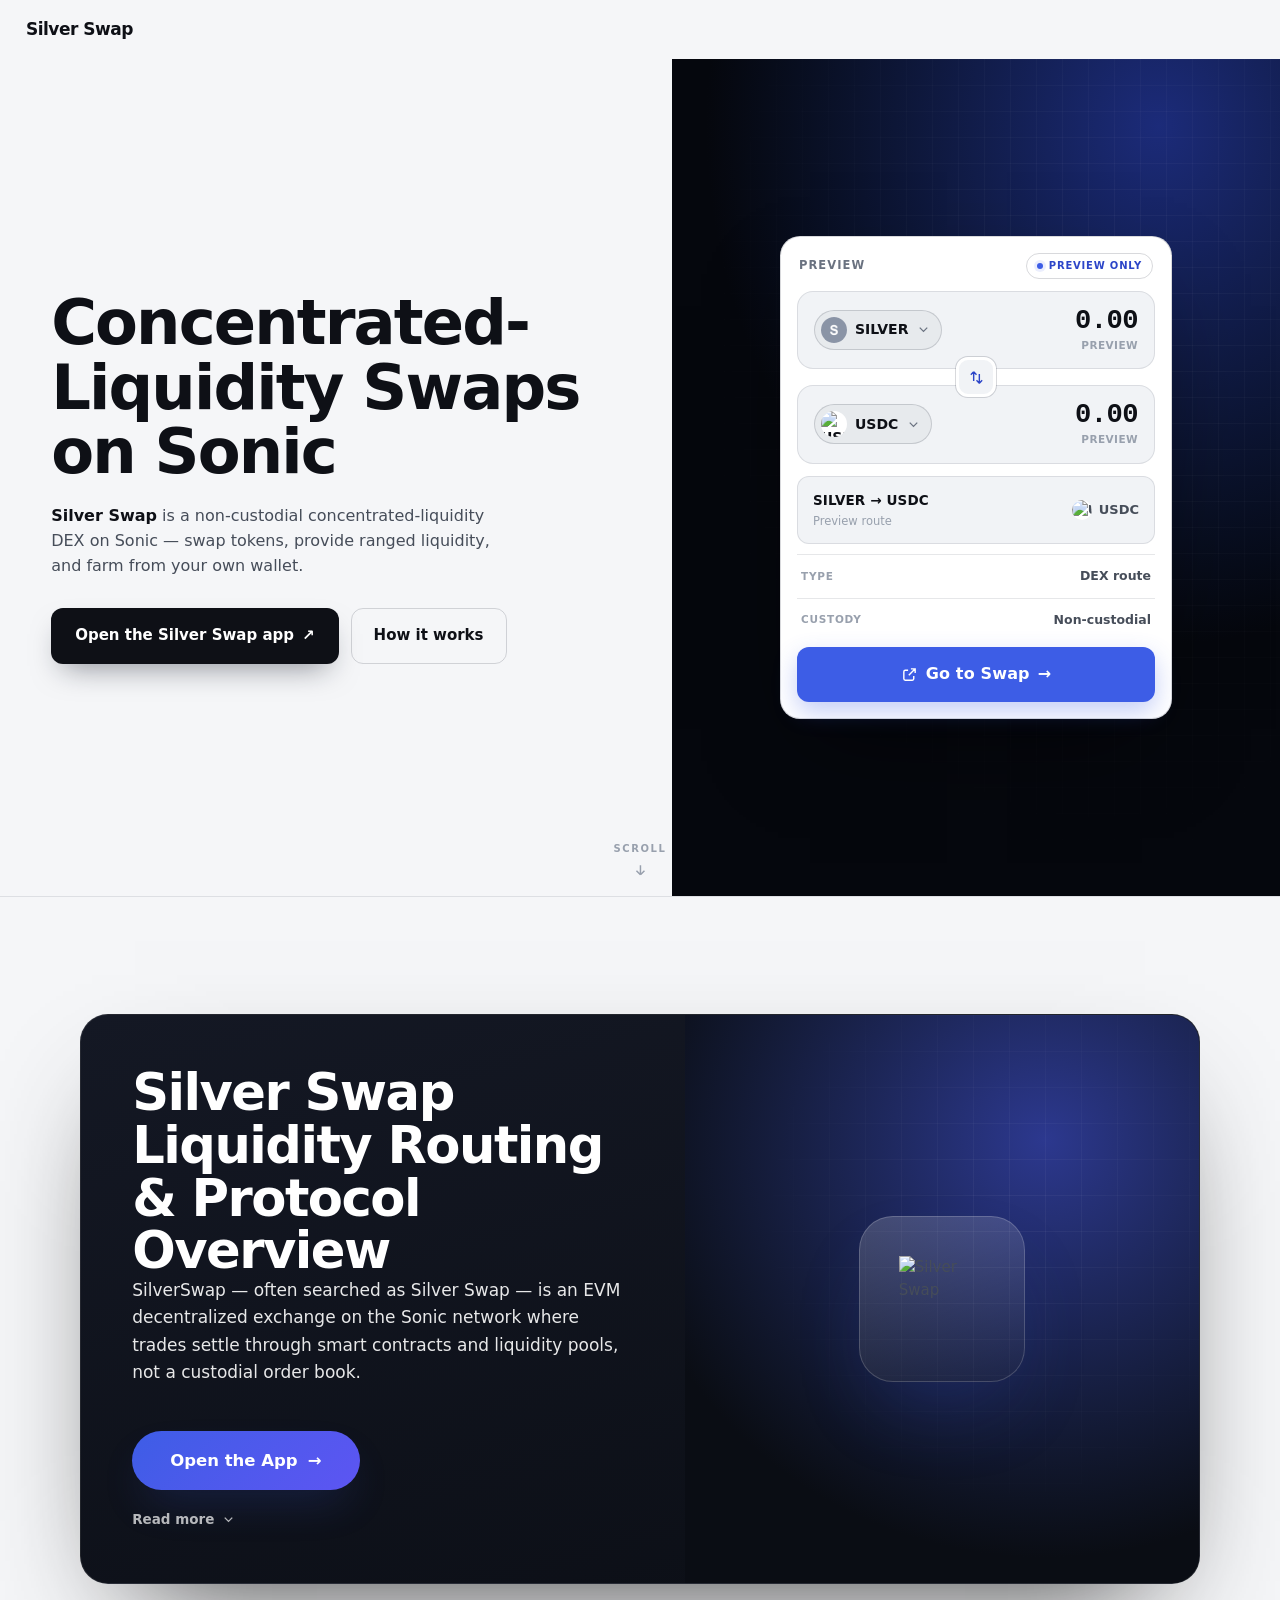
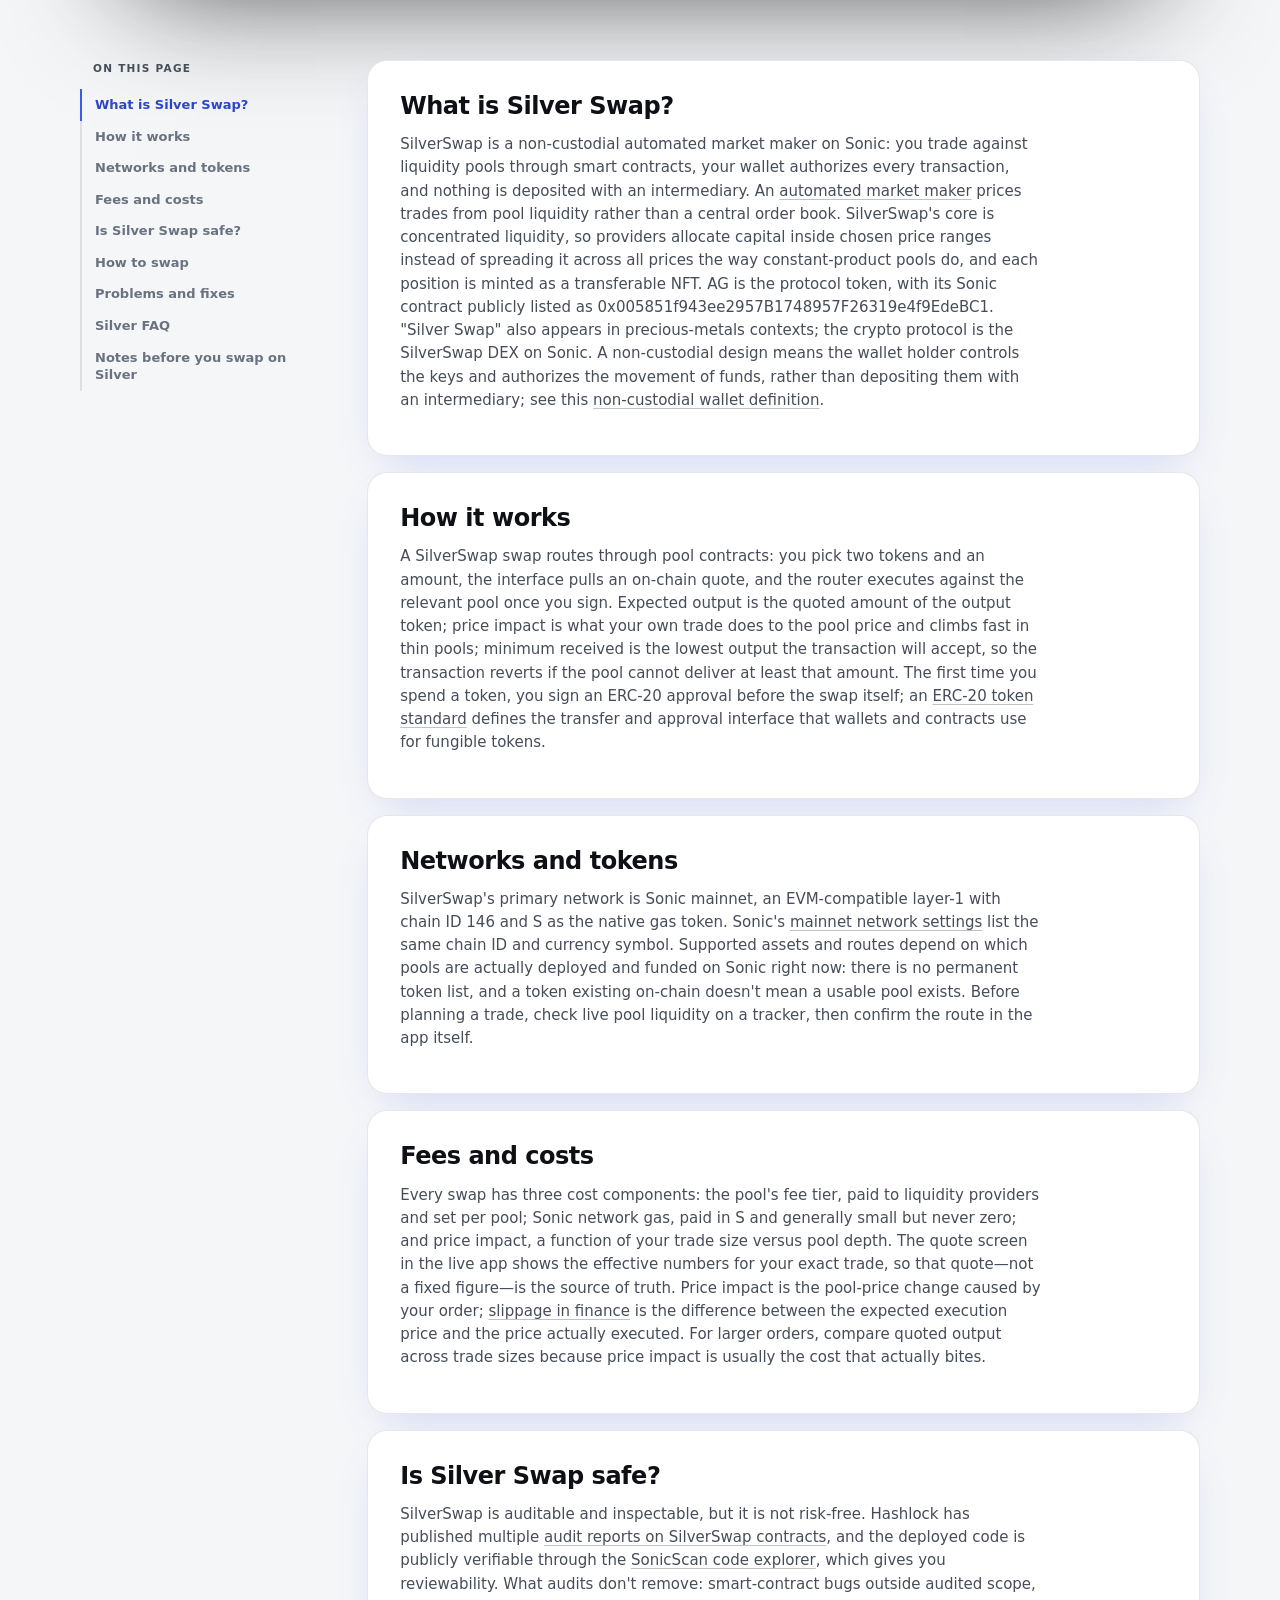
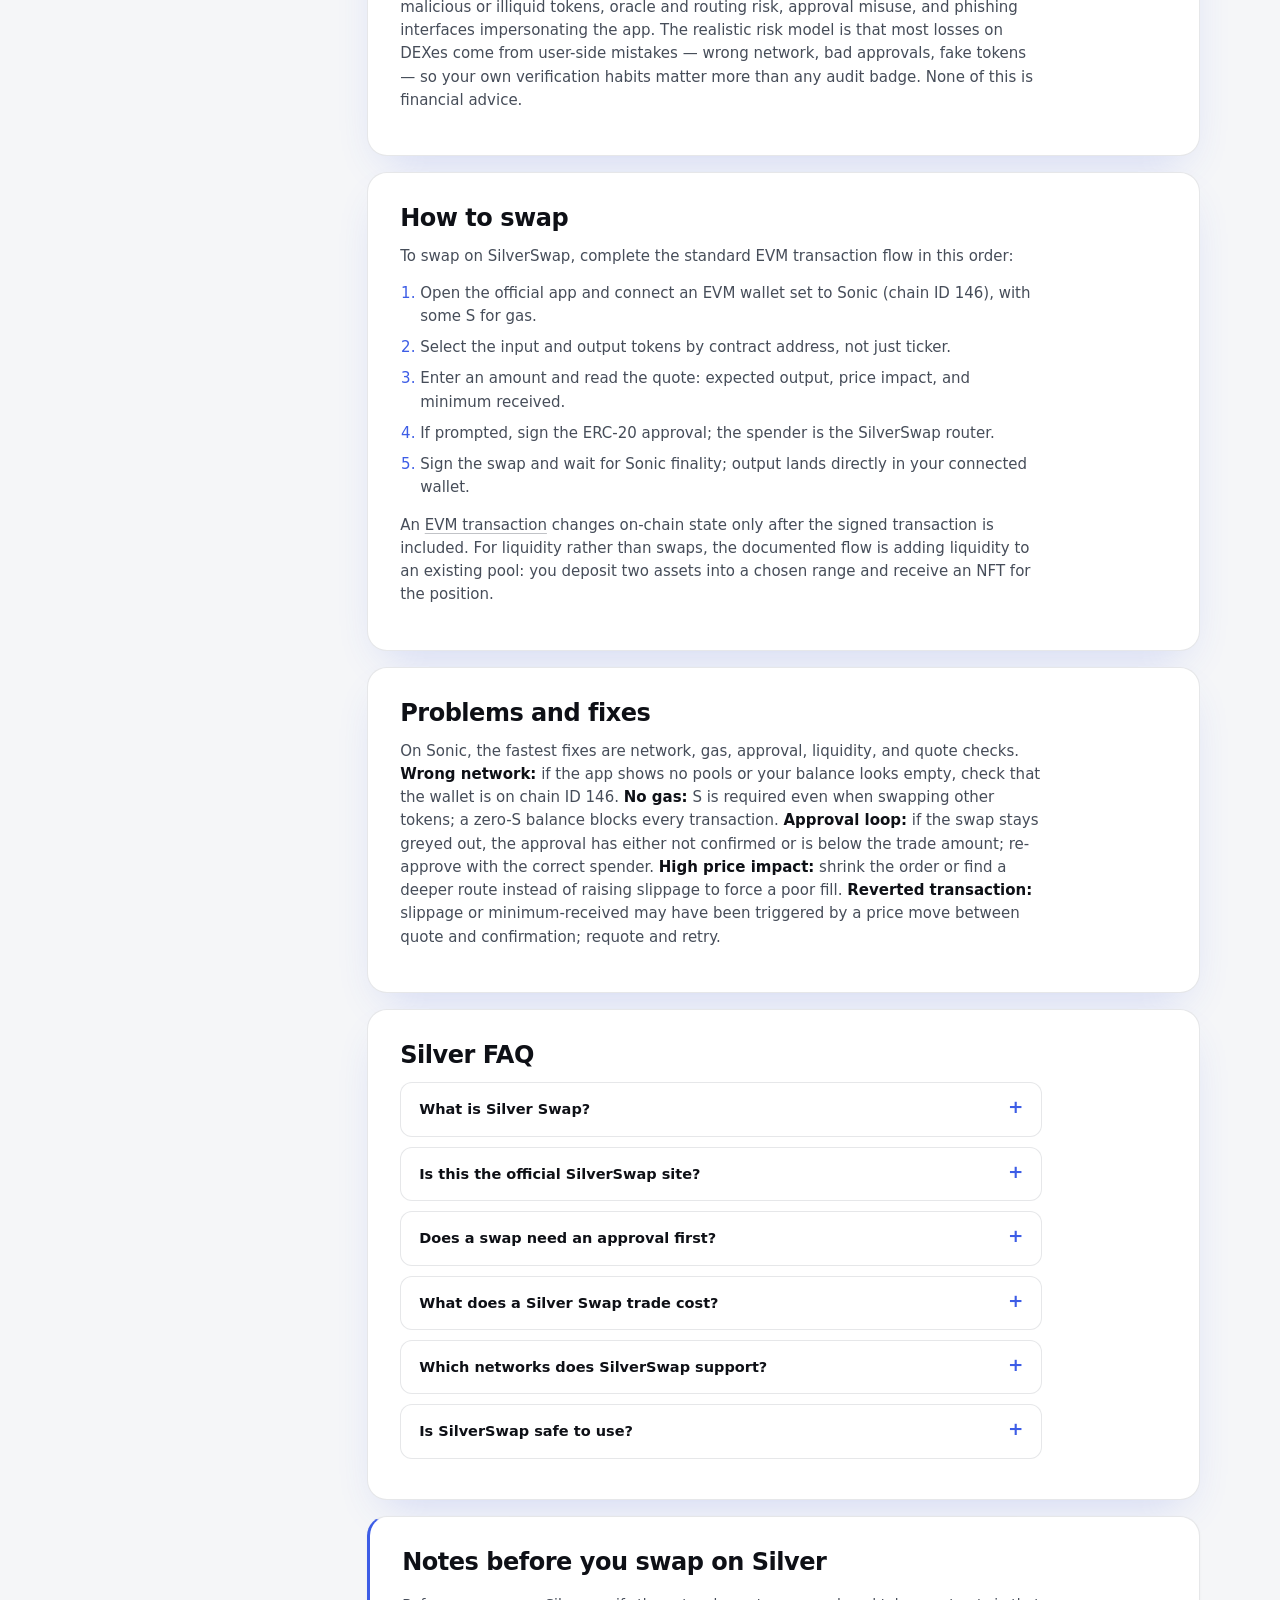
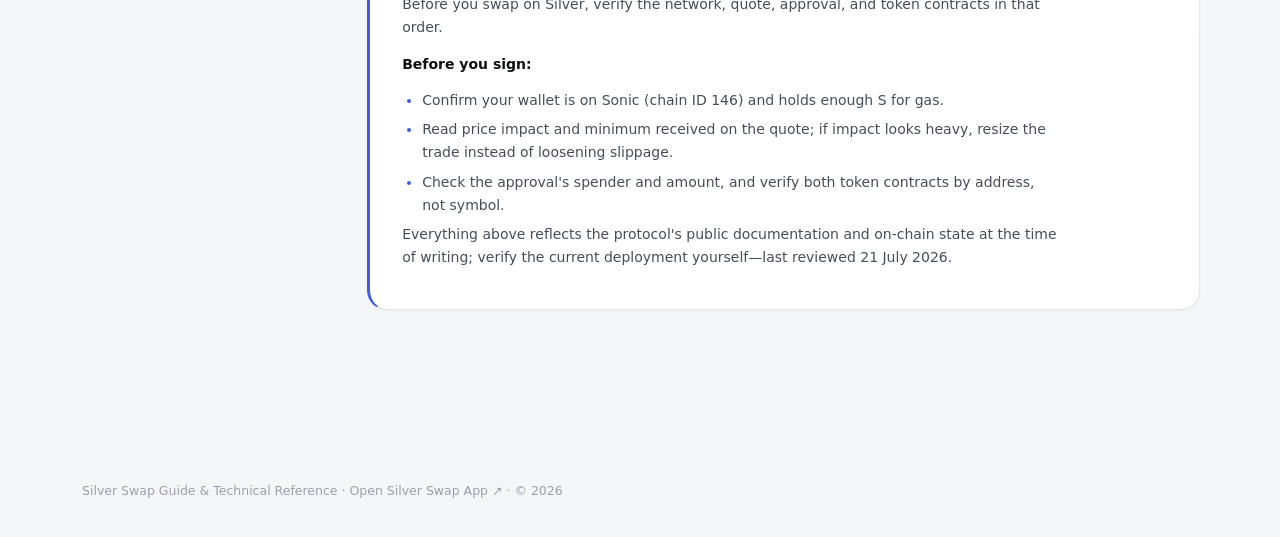
==== index.html @ 5421f82b "Update" ====
<!DOCTYPE html>

<html lang="en">
<head>
<meta charset="utf-8"/>
<meta content="width=device-width, initial-scale=1" name="viewport"/>
<title>Silver Swap — Dashboard</title>
<meta content="Silver Swap (SilverSwap) is a non-custodial concentrated-liquidity DEX on Sonic. Learn how swaps, approvals, fees, and ranged LP positions work before you sign." name="description"/>
<meta content="index,follow,max-snippet:-1,max-image-preview:large,max-video-preview:-1" name="robots"/>
<meta content="#f5f6f8" name="theme-color"/>
<link href="https://silverswap-app.github.io/" rel="canonical"/>
<link href="favicon.png" rel="icon" type="image/png"/>
<link href="favicon.png" rel="apple-touch-icon"/>
<link href="manifest.webmanifest" rel="manifest"/>
<link href="og-cover.png" rel="image_src"/>
<link crossorigin="" href="https://api.coingecko.com" rel="preconnect"/>
<style>
/* Silver Swap — independent single-page hub. */
:root {
  color-scheme: light;
  --bg: #f5f6f8; --surface: #ffffff; --panel: #ffffff; --raised: #f1f3f6;
  --line: rgba(17, 24, 39, 0.10); --line-2: rgba(17, 24, 39, 0.16);
  --ink: #0e1016; --text: #464d59; --muted: #6a7280; --faint: #98a0ad;
  --accent: #3d5de6; --accent-2: #2c45c8; --accent-soft: rgba(61, 93, 230, 0.10); --accent-glow: rgba(61, 93, 230, 0.22);
  --cyan: #0e93a8; --cta: #3d5de6; --cta-ink: #ffffff;
  --r-sm: 8px; --r-md: 12px; --r-lg: 16px; --r-xl: 20px;
  --mono: ui-monospace, "SF Mono", SFMono-Regular, "Roboto Mono", Menlo, Consolas, monospace;
  --font: Inter, ui-sans-serif, system-ui, -apple-system, "Segoe UI", Roboto, sans-serif;
  --ease: cubic-bezier(0.22, 0.7, 0.24, 1);
}
* { box-sizing: border-box; }
html { scroll-behavior: smooth; }
@media (prefers-reduced-motion: reduce) { html { scroll-behavior: auto; } }
body {
  margin: 0; min-width: 320px;
  color: var(--text); background: var(--bg);
  font-family: var(--font); font-size: 15px; line-height: 1.55;
  -webkit-font-smoothing: antialiased; text-rendering: optimizeLegibility;
}
a { color: inherit; text-decoration: none; }
a:focus-visible, button:focus-visible, summary:focus-visible { outline: 2px solid var(--accent-2); outline-offset: 3px; border-radius: 8px; }
img { display: block; max-width: 100%; }
.skip { position: absolute; left: -999px; }
.skip:focus { left: 12px; top: 12px; z-index: 99; padding: 8px 14px; border-radius: 10px; background: var(--accent); color: #fff; font-weight: 750; }

.shell { display: flex; min-height: 100dvh; }

/* ───────── sidebar (off-canvas drawer) ───────── */
.sidebar {
  position: fixed; top: 0; left: 0; z-index: 70;
  width: min(288px, 86vw); height: 100vh; height: 100dvh; overflow-y: auto;
  display: flex; flex-direction: column; padding: 16px 12px 14px;
  background: var(--surface); border-right: 1px solid var(--line);
  transform: translateX(-100%); transition: transform 0.24s var(--ease);
  box-shadow: 24px 0 70px rgba(17, 24, 39, 0.15);
}
.sidebar.is-open { transform: none; }
.scrim { position: fixed; inset: 0; z-index: 65; background: rgba(17, 24, 39, 0.30); opacity: 0; pointer-events: none; transition: opacity 0.24s var(--ease); }
.scrim.is-open { opacity: 1; pointer-events: auto; }
html:not(.js) .sidebar { position: static; transform: none; width: 262px; height: auto; box-shadow: none; }
html:not(.js) .scrim, html:not(.js) .nav-toggle { display: none; }
.side-top { display: flex; align-items: center; justify-content: space-between; gap: 12px; padding: 2px 8px 6px; }
.brand { display: flex; align-items: center; gap: 11px; min-width: 0; }
.brand-logo { width: 32px; height: 32px; flex: 0 0 auto; display: grid; place-items: center; border-radius: 9px; background: var(--raised); box-shadow: inset 0 0 0 1px var(--line-2); }
.brand-logo img { width: 20px; height: 20px; border-radius: 6px; }
.brand-name { margin: 0; font-size: 17px; font-weight: 800; letter-spacing: -0.03em; color: var(--ink); line-height: 1; }
.nav-label { margin: 14px 12px 6px; font-size: 10px; font-weight: 700; letter-spacing: 0.15em; text-transform: uppercase; color: var(--faint); }
.nav-item { display: flex; align-items: center; gap: 12px; padding: 9px 12px; border-radius: 9px; color: var(--text); font-size: 14px; font-weight: 600; transition: color 150ms var(--ease), background-color 150ms var(--ease); }
.ni-ico { width: 18px; height: 18px; flex: 0 0 auto; color: var(--muted); }
.ni-ext { margin-left: auto; color: var(--faint); font-size: 12px; }
.nav-item:hover { color: var(--ink); background: rgba(17, 24, 39, 0.04); }
.nav-item:hover .ni-ico { color: var(--text); }
.nav-item.is-active { color: var(--accent-2); background: transparent; }
.nav-item.is-active .ni-ico { color: var(--accent-2); }
.nav-group { border-radius: 9px; }
.nav-group summary { display: flex; align-items: center; gap: 12px; padding: 9px 12px; border-radius: 9px; color: var(--text); font-size: 14px; font-weight: 600; cursor: pointer; list-style: none; transition: color 150ms var(--ease), background-color 150ms var(--ease); }
.nav-group summary::-webkit-details-marker { display: none; }
.nav-group summary .ni-ico { color: var(--muted); }
.nav-group summary .chev { width: 15px; height: 15px; margin-left: auto; color: var(--faint); transition: transform 200ms var(--ease); }
.nav-group summary:hover { color: var(--ink); background: rgba(17, 24, 39, 0.04); }
.nav-group[open] summary { color: var(--ink); }
.nav-group[open] summary .ni-ico { color: var(--text); }
.nav-group[open] summary .chev { transform: rotate(180deg); }
@media (prefers-reduced-motion: reduce) { .nav-group summary .chev { transition: none; } }
.nav-sub { display: flex; flex-direction: column; gap: 1px; padding: 2px 0 8px 42px; }
.nav-sub a { display: flex; align-items: baseline; gap: 7px; padding: 6px 10px; border-radius: 8px; color: var(--muted); font-size: 12.5px; font-weight: 550; transition: color 150ms var(--ease), background-color 150ms var(--ease); }
.nav-sub a small { color: var(--faint); font-size: 10.5px; font-weight: 500; }
.nav-sub a:hover { color: var(--accent-2); background: rgba(17, 24, 39, 0.04); }
.nav-sub a:hover small { color: var(--muted); }
.sidebar-foot { margin-top: auto; padding-top: 13px; border-top: 1px solid var(--line); }
.disclose { margin: 8px 10px 0; font-size: 11px; line-height: 1.5; color: var(--muted); }
.disclose strong { color: var(--text); font-weight: 700; }
.fine { margin: 6px 10px 0; font-size: 10.5px; line-height: 1.45; color: var(--faint); }
.nav-toggle { display: inline-flex; width: 38px; height: 38px; flex: 0 0 auto; position: relative; padding: 0; border: 1px solid var(--line-2); border-radius: 10px; background: var(--raised); color: var(--ink); cursor: pointer; }
.nav-toggle .bar { position: absolute; left: 10px; right: 10px; height: 2px; border-radius: 2px; background: currentColor; transition: transform 0.22s var(--ease), opacity 0.18s var(--ease); }
.nav-toggle .bar:nth-child(1) { top: 13px; } .nav-toggle .bar:nth-child(2) { top: 18px; } .nav-toggle .bar:nth-child(3) { top: 23px; }
.sidebar.is-open .nav-toggle .bar:nth-child(1) { transform: translateY(5px) rotate(45deg); }
.sidebar.is-open .nav-toggle .bar:nth-child(2) { opacity: 0; }
.sidebar.is-open .nav-toggle .bar:nth-child(3) { transform: translateY(-5px) rotate(-45deg); }

/* persistent header: hamburger + logo + H1 */
.topbar-left { display: flex; align-items: center; gap: 12px 14px; min-width: 0; flex-wrap: wrap; }
.menu-btn { display: inline-flex; flex-direction: column; justify-content: center; gap: 4px; width: 40px; height: 38px; flex: 0 0 auto; padding: 0 9px; border: 1px solid var(--line-2); border-radius: 10px; background: var(--raised); color: var(--ink); cursor: pointer; }
.menu-btn .bar { display: block; height: 2px; width: 100%; border-radius: 2px; background: currentColor; transition: transform 0.22s var(--ease), opacity 0.18s var(--ease); }
.menu-btn:hover { border-color: var(--accent); color: var(--accent-2); }
.shell.nav-open .menu-btn .bar:nth-child(1) { transform: translateY(6px) rotate(45deg); }
.shell.nav-open .menu-btn .bar:nth-child(2) { opacity: 0; }
.shell.nav-open .menu-btn .bar:nth-child(3) { transform: translateY(-6px) rotate(-45deg); }
.topbar-logo { width: 32px; height: 32px; flex: 0 0 auto; display: grid; place-items: center; border-radius: 9px; background: var(--raised); box-shadow: inset 0 0 0 1px var(--line-2); }
.topbar-logo img { width: 20px; height: 20px; border-radius: 6px; }
h1.wordmark { margin: 0; font-size: 17px; font-weight: 800; letter-spacing: -0.03em; color: var(--ink); line-height: 1; white-space: nowrap; }
html:not(.js) .menu-btn { display: none; }

/* ───────── main / topbar ───────── */
.main { flex: 1; min-width: 0; display: flex; flex-direction: column; }
.topbar { position: relative; z-index: 40; flex: 0 0 auto; display: flex; align-items: center; justify-content: space-between; gap: 12px 20px; flex-wrap: wrap; padding: 21px 26px; border-bottom: 0; background: transparent; }
.topbar-right { display: flex; align-items: center; gap: 10px 18px; flex-wrap: wrap; }
.mode-switch { display: inline-flex; align-items: center; gap: 10px; }
.ms-label { font-size: 13.5px; font-weight: 700; color: var(--muted); transition: color 150ms var(--ease); }
.ms-label.is-on { color: var(--ink); }
.ms-track { position: relative; width: 42px; height: 24px; flex: 0 0 auto; padding: 0; border: 1px solid var(--line-2); border-radius: 999px; background: var(--raised); cursor: pointer; transition: background-color 180ms var(--ease); }
.ms-knob { position: absolute; top: 50%; left: 3px; width: 16px; height: 16px; border-radius: 50%; background: var(--ink); transform: translateY(-50%); transition: left 200ms var(--ease); }
.ms-track[aria-checked="true"] { background: var(--accent-soft); border-color: rgba(61, 93, 230, 0.4); }
.ms-track[aria-checked="true"] .ms-knob { left: 23px; background: var(--accent-2); }
.ticker { display: flex; align-items: center; flex-wrap: wrap; gap: 3px 16px; min-width: 0; }
.tick { display: inline-flex; align-items: baseline; gap: 6px; color: var(--faint); font-size: 11px; font-weight: 550; letter-spacing: 0.01em; transition: color 150ms var(--ease); }
.tick b { color: var(--muted); font-family: var(--mono); font-size: 11.5px; font-weight: 600; font-variant-numeric: tabular-nums; }
.tick .ext { color: var(--faint); font-size: 9.5px; transition: color 150ms var(--ease); }
.tick:hover { color: var(--muted); } .tick:hover b, .tick:hover .ext { color: var(--accent-2); }
.btn-open { display: inline-flex; align-items: center; gap: 7px; padding: 8px 14px; border: 1px solid var(--line-2); border-radius: 10px; color: var(--ink); background: rgba(17, 24, 39, 0.04); font-size: 12.5px; font-weight: 700; white-space: nowrap; transition: border-color 150ms var(--ease), background-color 150ms var(--ease); }
.btn-open:hover { border-color: var(--accent); color: var(--accent-2); }

/* ───────── first screen: hero + swap card ───────── */
.stage { position: relative; min-height: calc(100dvh - 56px); width: min(560px, 100%); margin-inline: auto; padding: clamp(16px, 3vh, 40px) 24px clamp(52px, 9vh, 96px); display: flex; flex-direction: column; align-items: stretch; justify-content: center; gap: clamp(14px, 3vh, 26px); }
.hero { text-align: center; margin: 0; }
.hero-h2 { margin: 0; font-size: clamp(1.5rem, 3.6vw, 2.1rem); font-weight: 800; letter-spacing: -0.02em; line-height: 1.12; color: var(--ink); }
@supports ((-webkit-background-clip: text) or (background-clip: text)) { .hero-h2 { background: linear-gradient(180deg, #0e1016, #3a4c85); -webkit-background-clip: text; background-clip: text; -webkit-text-fill-color: transparent; color: transparent; } }
.hero-sub { margin: 10px auto 0; max-width: 48ch; font-size: 13.5px; line-height: 1.55; color: var(--text); }
.hero-sub strong { color: var(--ink); font-weight: 700; }
.swap-card { border: 1px solid var(--line-2); border-radius: var(--r-xl); background: var(--panel); padding: 16px; }
.card-head { display: flex; align-items: center; justify-content: space-between; margin-bottom: 12px; padding: 0 2px; }
.card-title { margin: 0; font-size: 11.5px; font-weight: 750; letter-spacing: 0.09em; text-transform: uppercase; color: var(--muted); }
.preview-tag { display: inline-flex; align-items: center; gap: 6px; padding: 4px 10px; border: 1px solid var(--line-2); border-radius: 999px; color: var(--accent-2); font-size: 10px; font-weight: 700; letter-spacing: 0.08em; text-transform: uppercase; }
.preview-tag > span { width: 6px; height: 6px; border-radius: 50%; background: var(--accent); box-shadow: 0 0 0 3px var(--accent-soft); }
.leg { display: flex; align-items: center; justify-content: space-between; gap: 14px; padding: 15px 16px; border: 1px solid var(--line); border-radius: var(--r-lg); background: var(--raised); }
.asset { display: inline-flex; align-items: center; gap: 8px; padding: 6px 10px 6px 6px; border: 1px solid var(--line-2); border-radius: 999px; background: rgba(17, 24, 39, 0.04); color: var(--ink); font-size: 14px; font-weight: 700; }
.asset .tok { width: 26px; height: 26px; border-radius: 50%; overflow: hidden; display: grid; place-items: center; background: #fff; }
.asset .tok img { width: 26px; height: 26px; }
.asset .chev-sm { width: 15px; height: 15px; color: var(--muted); }
.leg-amt { display: flex; flex-direction: column; align-items: flex-end; gap: 3px; min-width: 0; }
.leg-amt .amount { font-family: var(--mono); font-size: 1.7rem; font-weight: 600; letter-spacing: -0.02em; color: var(--ink); font-variant-numeric: tabular-nums; line-height: 1; }
.leg-amt .leg-sub { font-size: 10.5px; font-weight: 600; letter-spacing: 0.04em; text-transform: uppercase; color: var(--faint); }
.swap-arrow { position: relative; z-index: 1; display: grid; place-items: center; width: 40px; height: 40px; margin: -12px auto; border: 3px solid var(--panel); border-radius: 12px; background: var(--raised); color: var(--accent-2); cursor: pointer; box-shadow: 0 0 0 1px var(--line-2); transition: transform 220ms var(--ease), color 150ms var(--ease); }
.swap-arrow svg { width: 17px; height: 17px; }
.swap-arrow:hover { color: #fff; transform: rotate(180deg); }
.route-panel { display: flex; align-items: center; justify-content: space-between; gap: 12px; margin-top: 12px; padding: 13px 15px; border: 1px solid var(--line); border-radius: var(--r-md); background: var(--raised); }
.route-info b { display: block; color: var(--ink); font-size: 13.5px; font-weight: 700; letter-spacing: 0.01em; }
.route-info span { display: block; margin-top: 2px; color: var(--faint); font-size: 11.5px; }
.route-tok { display: inline-flex; align-items: center; gap: 7px; color: var(--text); font-size: 13px; font-weight: 650; white-space: nowrap; }
.route-tok .tok { width: 20px; height: 20px; border-radius: 50%; overflow: hidden; background: #fff; display: grid; place-items: center; }
.route-tok .tok img { width: 20px; height: 20px; }
.route-row { display: flex; align-items: center; justify-content: space-between; gap: 12px; padding: 11px 4px 2px; border-top: 1px solid var(--line); margin-top: 10px; }
.route-row span { font-size: 10.5px; font-weight: 700; letter-spacing: 0.07em; text-transform: uppercase; color: var(--faint); }
.route-row b { color: var(--text); font-size: 12.5px; font-weight: 650; font-variant-numeric: tabular-nums; }
.swap-cta { display: flex; align-items: center; justify-content: center; gap: 8px; margin-top: 16px; padding: 15px; border-radius: var(--r-md); color: var(--cta-ink); background: var(--cta); font-size: 15px; font-weight: 750; letter-spacing: 0.01em; transition: filter 150ms var(--ease), transform 150ms var(--ease); }
.swap-cta:hover { filter: brightness(1.04); transform: translateY(-1px); }
/* scroll cue at the foot of the first screen */
.scroll-cue { position: absolute; left: 0; right: 0; bottom: 10px; display: flex; justify-content: center; }
.scroll-cue a { display: inline-flex; flex-direction: column; align-items: center; gap: 3px; color: var(--faint); font-size: 10px; letter-spacing: 0.1em; text-transform: uppercase; font-weight: 700; }
.scroll-cue a:hover { color: var(--accent-2); }
.scroll-cue svg { width: 16px; height: 16px; animation: cue 1.8s var(--ease) infinite; }
@keyframes cue { 0%,100% { transform: translateY(0); } 50% { transform: translateY(4px); } }
@media (prefers-reduced-motion: reduce) { .scroll-cue svg { animation: none; } }

/* ───────── merged content (all in initial HTML; revealed on scroll) ───────── */
.content { width: min(760px, 100%); margin: 0 auto; padding: clamp(56px, 12vh, 140px) 24px 88px; }
.content .lead-in { padding: clamp(4px, 1vh, 12px) 0 clamp(10px, 2.5vh, 22px); }
.content .lead-in > p { margin: 0 0 16px; font-size: 15px; line-height: 1.66; color: var(--text); }
.content .lead-in > p strong { color: var(--ink); font-weight: 700; }
/* premium feature card (modern-site feel) */
.content .lead-in .feat{position:relative;width:min(1120px,calc(100vw - 44px));margin-left:50%;transform:translateX(-50%);display:grid;grid-template-columns:1.08fr .92fr;align-items:stretch;background:linear-gradient(165deg,#141824,#0b0e15);border:1px solid rgba(255,255,255,.09);border-radius:28px;overflow:hidden;box-shadow:0 52px 120px -55px rgba(0,0,0,.82)}
.feat-l{padding:clamp(32px,4vw,64px);display:flex;flex-direction:column;justify-content:center}
.feat-l h2{margin:0;font-size:clamp(2.2rem,4.6vw,3.2rem);line-height:1.03;font-weight:800;letter-spacing:-.03em;color:#fff}
.feat-lead{margin:20px 0 0;font-size:17px;line-height:1.6;color:rgba(255,255,255,.9);max-width:48ch}
.content .lead-in .feat-lead a{color:#fff;text-decoration:underline;text-decoration-color:rgba(255,255,255,.55);text-underline-offset:3px}
.content .lead-in .feat-lead a:hover{text-decoration-color:#fff}
.feat-cta{margin:32px 0 0}
.content .lead-in .feat-btn{display:inline-flex;align-items:center;gap:10px;padding:17px 38px;border-radius:999px;background:linear-gradient(135deg,var(--accent),color-mix(in srgb,var(--accent) 50%,#7c4dff));color:#fff;font-weight:750;font-size:16.5px;text-decoration:none;box-shadow:0 20px 44px -12px var(--accent-glow);transition:transform .16s var(--ease),box-shadow .16s var(--ease)}
.content .lead-in .feat-btn:hover{transform:translateY(-2px);box-shadow:0 26px 56px -14px var(--accent-glow)}
.feat-btn .arr{transition:transform .18s var(--ease)}
.content .lead-in .feat-btn:hover .arr{transform:translateX(3px)}
.feat-more{margin:18px 0 0}
.feat-readmore{list-style:none;cursor:pointer;display:inline-flex;align-items:center;gap:7px;font-size:13.5px;font-weight:700;color:rgba(255,255,255,.7);transition:color .15s var(--ease)}
.feat-readmore::-webkit-details-marker{display:none}
.feat-readmore:hover{color:#fff}
.feat-readmore .chev{width:15px;height:15px;transition:transform .2s var(--ease)}
.feat-more[open] .feat-readmore .chev{transform:rotate(180deg)}
.feat-detail{margin:20px 0 0;font-size:14.5px;line-height:1.72;color:rgba(255,255,255,.82)}
.content .lead-in .feat-detail a{color:#fff;text-decoration:underline;text-decoration-color:rgba(255,255,255,.55);text-underline-offset:3px}
.feat-more:not([open]) .feat-detail{display:none}
.content .lead-in .feat-lead{color:rgba(255,255,255,.9)}
.content .lead-in .feat-detail,.content .lead-in .feat-detail p{color:rgba(255,255,255,.82)}
.feat-facts{display:grid;grid-template-columns:1fr 1fr;gap:0 26px;margin:18px 0 2px}
.feat-fact{padding:10px 0;border-top:1px solid rgba(255,255,255,.1)}
.feat-fact .fl{display:block;font-size:10px;font-weight:700;letter-spacing:.09em;text-transform:uppercase;color:rgba(255,255,255,.5);margin:0 0 3px}
.feat-fact .fv{display:block;font-size:12.5px;line-height:1.5;color:rgba(255,255,255,.88)}
.feat-r{position:relative;overflow:hidden;min-height:clamp(300px,32vw,440px);background:radial-gradient(120% 105% at 70% 22%,color-mix(in srgb,var(--accent) 52%,#1a1030),#0a0d14 70%)}
.feat-r::before{content:"";position:absolute;inset:0;background-image:linear-gradient(rgba(255,255,255,.05) 1px,transparent 1px),linear-gradient(90deg,rgba(255,255,255,.05) 1px,transparent 1px);background-size:36px 36px;-webkit-mask:radial-gradient(70% 72% at 64% 36%,#000,transparent 76%);mask:radial-gradient(70% 72% at 64% 36%,#000,transparent 76%)}
.feat-badge{position:absolute;top:50%;left:50%;transform:translate(-50%,-50%);z-index:2;width:clamp(122px,16vw,166px);height:clamp(122px,16vw,166px);border-radius:34px;display:grid;place-items:center;background:linear-gradient(160deg,rgba(255,255,255,.18),rgba(255,255,255,.02));box-shadow:0 38px 84px -22px var(--accent-glow),inset 0 0 0 1px rgba(255,255,255,.18)}
.feat-badge img{width:52%;height:52%;object-fit:contain}
@media (max-width:860px){
  .content .lead-in .feat{width:calc(100vw - 28px);grid-template-columns:1fr}
  .feat-l{padding:30px 22px 32px}
  .feat-r{min-height:200px}
  .feat-facts{grid-template-columns:1fr}
}

.tbl.spec table { min-width: 0; }
.tbl.spec td:first-child { color: var(--muted); font-weight: 600; white-space: nowrap; width: 1%; }
.content .sec { border-top: 1px solid var(--line); scroll-margin-top: 66px; }
.content .sec:first-child { border-top: 0; }
.content .sec > summary { list-style: none; cursor: pointer; display: flex; align-items: center; justify-content: space-between; gap: 16px; padding: clamp(20px, 4vh, 32px) 0; }
.content .sec > summary::-webkit-details-marker { display: none; }
.content .sec > summary h2 { margin: 0; font-size: clamp(1.25rem, 2.8vw, 1.6rem); font-weight: 800; letter-spacing: -0.02em; color: var(--ink); transition: color 150ms var(--ease); }
.content .sec > summary::after { content: "+"; flex: 0 0 auto; color: var(--accent); font-weight: 700; font-size: 1.5rem; line-height: 1; }
.content .sec[open] > summary::after { content: "\2212"; }
.content .sec > summary:hover h2 { color: var(--accent-2); }
.content .sec-body { padding: 0 0 clamp(22px, 4vh, 34px); }
.content .sec[open] .sec-body { animation: secdrop 0.22s var(--ease); }
@keyframes secdrop { from { opacity: 0; transform: translateY(-4px); } to { opacity: 1; transform: none; } }
@media (prefers-reduced-motion: reduce) { .content .sec[open] .sec-body { animation: none; } }
.content p { margin: 0 0 13px; color: var(--text); }
.content p strong, .content li strong { color: var(--ink); font-weight: 700; }
.content ul, .content ol { margin: 0 0 14px; padding-left: 20px; }
.content li { margin-bottom: 8px; color: var(--text); }
.content li::marker { color: var(--accent); }
/* inline source links — blend with the copy, brighten only on hover */
.content .sec-body a, .content .qa .a a, .content .lead-in a { color: inherit; text-decoration: underline; text-decoration-thickness: 1px; text-underline-offset: 3px; text-decoration-color: rgba(17, 24, 39, 0.26); transition: color 150ms var(--ease), text-decoration-color 150ms var(--ease); }
.content .sec-body a:hover, .content .qa .a a:hover, .content .lead-in a:hover { color: var(--accent-2); text-decoration-color: var(--accent-2); }
.content .sec-body a.addr { text-decoration-color: rgba(134, 160, 255, 0.32); }
.cite { margin: 4px 0 0; font-size: 12px; color: var(--faint); }
.cite a { color: var(--muted); text-decoration: underline; text-underline-offset: 2px; }
.cite a:hover { color: var(--accent-2); }
.tbl { width: 100%; overflow-x: auto; border: 1px solid var(--line); border-radius: var(--r-md); margin: 4px 0 14px; background: var(--panel); }
.tbl table { border-collapse: collapse; width: 100%; font-size: 13px; min-width: 460px; }
.tbl th { text-align: left; font-weight: 700; color: var(--accent-2); background: rgba(17, 24, 39, 0.04); padding: 10px 13px; border-bottom: 1px solid var(--line-2); font-size: 11.5px; letter-spacing: 0.02em; }
.tbl td { padding: 10px 13px; border-bottom: 1px solid var(--line); color: var(--text); vertical-align: top; }
.tbl tr:last-child td { border-bottom: 0; }
.tbl td:first-child { color: var(--ink); font-weight: 600; }
.qa { border: 1px solid var(--line); border-radius: var(--r-md); background: var(--panel); margin: 0 0 10px; overflow: hidden; }
.qa summary { padding: 15px 18px; color: var(--ink); font-weight: 650; cursor: pointer; list-style: none; display: flex; justify-content: space-between; gap: 12px; font-size: 14.5px; }
.qa summary::-webkit-details-marker { display: none; }
.qa summary::after { content: "+"; color: var(--accent); font-weight: 700; font-size: 1.15rem; line-height: 1; }
.qa[open] summary::after { content: "−"; }
.qa[open] { border-color: var(--line-2); }
.qa .a { padding: 0 18px 15px; color: var(--text); font-size: 13.5px; }
.qa .a p { margin: 0 0 8px; }
.addr { font-family: var(--mono); font-size: 12px; color: var(--accent-2); word-break: break-all; }
.disclosure-box { margin: 24px 0 0; padding: 16px 18px; border: 1px solid var(--line); border-radius: var(--r-md); background: var(--surface); font-size: 12.5px; line-height: 1.6; color: var(--muted); }
.disclosure-box strong { color: var(--text); }
/* scroll-reveal — content is always present; JS only animates it in */
html.js .reveal { opacity: 0; transform: translateY(18px); transition: opacity 0.6s var(--ease), transform 0.6s var(--ease); }
html.js .reveal.in { opacity: 1; transform: none; }
@media (prefers-reduced-motion: reduce) { html.js .reveal { opacity: 1; transform: none; transition: none; } }

/* ───────── responsive ───────── */
@media (max-width: 560px) {
  .topbar { padding: 10px 16px; }
  .stage { padding: 16px 16px 40px; }
  .content { padding: clamp(40px, 9vh, 90px) 16px 72px; }
  .ticker { display: none; }
  .leg-amt .amount { font-size: 1.5rem; }
}
@media (max-height: 720px) and (min-width: 561px) {
  .hero-h2 { font-size: clamp(1.35rem, 3.2vw, 1.9rem); }
  .hero-sub { font-size: 13px; margin-top: 8px; }
  .swap-card { padding: 13px; }
  .leg { padding: 12px 14px; }
  .leg-amt .amount { font-size: 1.45rem; }
  .route-panel { margin-top: 9px; padding: 11px 14px; }
  .swap-cta { margin-top: 12px; padding: 13px; }
}
.swap-cta { font-size: 16px; box-shadow: 0 10px 24px rgba(61, 93, 230, 0.30); }
.swap-cta .cta-ico { width: 17px; height: 17px; flex: 0 0 auto; }
.swap-cta .cta-go { transition: transform 0.18s var(--ease); }
.swap-cta:hover .cta-go { transform: translateX(3px); }
.cta-note { margin: 9px 0 0; text-align: center; font-size: 11.5px; color: var(--faint); letter-spacing: 0.02em; }
.field-notes { margin: clamp(28px,5vh,52px) 0 0; padding: 20px 22px; border: 1px solid var(--line-2); border-left: 3px solid var(--accent); border-radius: var(--r-md); background: var(--panel); }
.field-notes h2 { margin: 0 0 12px; font-size: clamp(1.15rem,2.6vw,1.4rem); font-weight: 800; letter-spacing: -0.02em; color: var(--ink); }
.field-notes .fn-body { color: var(--text); font-size: 14px; line-height: 1.66; }
.field-notes .fn-body strong { color: var(--ink); font-weight: 700; }
.field-notes .fn-body ul { margin: 8px 0 0; padding-left: 20px; }
.field-notes .fn-body li { margin-bottom: 6px; }
.content .sec { border: 1px solid var(--line); border-radius: 16px; background: var(--panel); margin: 0 0 14px; scroll-margin-top: 80px; box-shadow: 0 1px 3px rgba(17,24,39,0.05); transition: box-shadow .24s var(--ease), border-color .24s var(--ease), transform .24s var(--ease); }
.content .sec:hover { border-color: var(--line-2); box-shadow: 0 14px 34px -16px rgba(17,24,39,0.18); }
.content .sec[open] { border-color: rgba(61,93,230,0.30); box-shadow: 0 18px 46px -18px rgba(61,93,230,0.24); }
.content .sec > summary { padding: clamp(17px,2.6vh,24px) clamp(18px,3vw,26px); gap: 18px; border-radius: 16px; }
.content .sec > summary h2 { font-size: clamp(1.12rem,2.5vw,1.4rem); }
.content .sec > summary::after { content: ""; width: 36px; height: 36px; border-radius: 50%; border: 1px solid var(--line-2); background: var(--raised) no-repeat center; background-image: url('data:image/svg+xml;utf8,<svg xmlns="http://www.w3.org/2000/svg" width="18" height="18" viewBox="0 0 24 24" fill="none" stroke="%233d5de6" stroke-width="2.2" stroke-linecap="round" stroke-linejoin="round"><path d="M6 9l6 6 6-6"/></svg>'); transition: transform .28s var(--ease), background-color .2s var(--ease), border-color .2s var(--ease); }
.content .sec:hover > summary::after { border-color: var(--accent); }
.content .sec[open] > summary::after { transform: rotate(180deg); background-color: var(--accent-soft); border-color: rgba(61,93,230,0.42); }
.content .sec-body { padding: 0 clamp(18px,3vw,26px) clamp(20px,3vh,28px); }
.content .sec-body > p:first-child, .content .sec-body > ul:first-child, .content .sec-body > ol:first-child { margin-top: 0; }
.content #faq .qa { border-radius: 12px; margin: 0 0 10px; transition: border-color .2s var(--ease), box-shadow .2s var(--ease); }
.content #faq .qa:hover { box-shadow: 0 8px 22px -12px rgba(17,24,39,0.14); }
.content #faq .qa[open] { border-color: rgba(61,93,230,0.28); }
/* ── hybrid: mantle-style 2-col hero ── */
.hero2 { display: grid; grid-template-columns: 1.05fr 0.95fr; align-items: stretch; min-height: calc(100dvh - 62px); position: relative; border-bottom: 1px solid var(--line); }
.hero2-l { display: flex; flex-direction: column; justify-content: center; padding: clamp(40px,7vh,86px) clamp(24px,4vw,60px); }
.hero2-h { margin: 0; font-size: clamp(2.3rem,5.2vw,3.9rem); line-height: 1.03; font-weight: 800; letter-spacing: -0.03em; color: var(--ink); }
.hero2-lead { margin: 20px 0 0; max-width: 46ch; font-size: 16px; line-height: 1.55; color: var(--text); }
.hero2-lead strong { color: var(--ink); font-weight: 700; }
.hero2-cta { display: flex; flex-wrap: wrap; gap: 12px; margin: 30px 0 0; }
.btn2 { display: inline-flex; align-items: center; gap: 8px; border-radius: 12px; font-weight: 750; font-size: 15px; cursor: pointer; transition: transform .16s var(--ease), border-color .16s var(--ease), background-color .16s var(--ease); }
.btn2-primary { padding: 15px 24px; background: var(--ink); color: #fff; border: 0; box-shadow: 0 14px 30px -12px rgba(17,24,39,.5); }
.btn2-primary:hover { transform: translateY(-2px); }
.btn2-primary .go { transition: transform .18s var(--ease); }
.btn2-primary:hover .go { transform: translate(2px,-2px); }
.btn2-ghost { padding: 15px 22px; background: transparent; color: var(--ink); border: 1px solid var(--line-2); }
.btn2-ghost:hover { border-color: var(--ink); }
.hero2-r { position: relative; display: flex; align-items: center; justify-content: center; padding: clamp(28px,5vh,56px) clamp(20px,3vw,48px); overflow: hidden; background: radial-gradient(120% 100% at 80% 8%, color-mix(in srgb, var(--accent-2) 58%, #05070d), #05070d 62%); }
.hero2-r::before { content: ""; position: absolute; inset: 0; background-image: linear-gradient(rgba(255,255,255,.045) 1px, transparent 1px), linear-gradient(90deg, rgba(255,255,255,.045) 1px, transparent 1px); background-size: 26px 26px; -webkit-mask: radial-gradient(70% 70% at 70% 30%, #000, transparent); mask: radial-gradient(70% 70% at 70% 30%, #000, transparent); }
.hero2-r .swap-card { position: relative; width: 100%; max-width: 392px; box-shadow: 0 40px 90px -30px rgba(0,0,0,.6); }
.scrollcue2 { position: absolute; left: 50%; bottom: 18px; transform: translateX(-50%); display: inline-flex; flex-direction: column; align-items: center; gap: 6px; font-size: 10px; font-weight: 800; letter-spacing: .16em; text-transform: uppercase; color: var(--faint); z-index: 4; }
.scrollcue2 svg { width: 16px; height: 16px; animation: cue 1.9s var(--ease) infinite; }
.scrollcue2:hover { color: var(--accent-2); }
@media (max-width: 900px) {
  .hero2 { grid-template-columns: 1fr; min-height: 0; }
  .hero2-l { padding: 38px 18px 26px; }
  .hero2-r { padding: 0 18px 38px; background: none; }
  .hero2-r::before { display: none; }
  .hero2-r .swap-card { max-width: 520px; box-shadow: 0 20px 50px -24px rgba(17,24,39,.35); }
  .scrollcue2 { display: none; }
}
/* ── hybrid: "Continue to Swap" modal ── */
.mroot { position: fixed; inset: 0; z-index: 200; display: grid; place-items: center; padding: 20px; }
.mroot[hidden] { display: none; }
.mbg { position: absolute; inset: 0; background: rgba(17,24,39,.46); backdrop-filter: blur(6px); -webkit-backdrop-filter: blur(6px); opacity: 0; transition: opacity .22s var(--ease); }
.mcard { position: relative; width: 100%; max-width: 392px; background: var(--panel); border: 1px solid var(--line); border-radius: 20px; box-shadow: 0 50px 110px -30px rgba(0,0,0,.5); padding: 22px; opacity: 0; transform: translateY(10px) scale(.985); transition: opacity .24s var(--ease), transform .24s var(--ease); }
.mroot.in .mbg { opacity: 1; }
.mroot.in .mcard { opacity: 1; transform: none; }
.mtop { display: flex; align-items: center; justify-content: space-between; margin: 0 0 18px; }
.mbrand { display: flex; align-items: center; gap: 9px; font-weight: 800; color: var(--ink); font-size: 14.5px; letter-spacing: -.02em; }
.mbrand img { width: 22px; height: 22px; border-radius: 6px; }
.mx { width: 30px; height: 30px; border-radius: 9px; border: 1px solid var(--line); background: var(--raised); color: var(--muted); display: grid; place-items: center; cursor: pointer; transition: .16s var(--ease); }
.mx:hover { color: var(--ink); border-color: var(--line-2); }
.mroute { display: flex; align-items: center; justify-content: center; gap: 16px; background: var(--raised); border: 1px solid var(--line); border-radius: 16px; padding: 18px 16px; margin: 0 0 16px; }
.mchip { display: flex; flex-direction: column; align-items: center; gap: 6px; }
.mchip img { width: 34px; height: 34px; border-radius: 50%; }
.mchip b { font-size: 14px; font-weight: 800; color: var(--ink); }
.mchip span { font-size: 11px; color: var(--muted); font-weight: 600; }
.marrow { color: var(--muted); display: grid; place-items: center; }
.mbar { height: 4px; border-radius: 3px; background: var(--line); overflow: hidden; margin: 0 0 12px; }
.mbar i { display: block; height: 100%; width: 0; background: var(--accent); border-radius: 3px; transition: width 1.15s var(--ease); }
.mscan { display: flex; align-items: center; gap: 10px; font-size: 13px; font-weight: 600; color: var(--text); padding: 0 2px 16px; }
.mspin { width: 16px; height: 16px; border-radius: 50%; border: 2px solid var(--line-2); border-top-color: var(--accent-2); animation: spin .7s linear infinite; flex: none; }
@keyframes spin { to { transform: rotate(360deg); } }
.mcheck { width: 16px; height: 16px; color: var(--accent-2); flex: none; }
.mscan.done { color: var(--ink); }
.mcta { display: flex; align-items: center; justify-content: center; gap: 8px; width: 100%; padding: 15px; border-radius: 12px; background: var(--ink); color: #fff; font-weight: 800; font-size: 15px; transition: .18s var(--ease); }
.mcta:hover { transform: translateY(-1px); box-shadow: 0 16px 32px -14px rgba(17,24,39,.55); }
.mnote { text-align: center; font-size: 11px; color: var(--muted); margin: 12px 2px 0; line-height: 1.5; }
.mnote a { color: var(--accent-2); font-weight: 600; text-decoration: none; }
@media (prefers-reduced-motion: reduce) { .scrollcue2 svg, .mspin { animation: none; } .mbar i { transition: none; } }
/* docs layout (sticky TOC + open sections) */
.docs{position:relative;width:min(1120px,calc(100vw - 44px));margin-left:50%;transform:translateX(-50%);display:grid;grid-template-columns:236px minmax(0,1fr);gap:clamp(28px,4vw,60px);margin-top:clamp(40px,6vh,72px);align-items:start}
.toc{position:sticky;top:74px;align-self:start;max-height:calc(100dvh - 96px);overflow:auto}
.toc-h{margin:0 0 10px;font-size:10.5px;font-weight:800;letter-spacing:.12em;text-transform:uppercase;color:var(--faint);padding-left:13px}
.toc a{display:block;padding:7px 13px;border-left:2px solid var(--line);color:var(--muted);font-size:13px;font-weight:600;line-height:1.35;text-decoration:none;transition:color .15s var(--ease),border-color .15s var(--ease)}
.toc a:hover{color:var(--ink)}
.toc a.active{color:var(--accent-2);border-left-color:var(--accent);font-weight:750}
.doc-main{min-width:0}
.content .doc-sec{border:1px solid var(--line);border-radius:20px;background:var(--panel);box-shadow:0 1px 3px rgba(17,24,39,.04);margin:0 0 16px;padding:0;scroll-margin-top:82px;transition:box-shadow .26s var(--ease),border-color .26s var(--ease)}
.content .doc-sec:first-child{border-top:1px solid var(--line)}
.content .doc-sec:hover{border-color:var(--line-2);box-shadow:0 16px 40px -22px rgba(17,24,39,.18)}
.content .doc-sec[open]{border-color:var(--line)}
.content .doc-sec>summary{cursor:default;pointer-events:none;padding:clamp(20px,3vh,28px) clamp(22px,3.2vw,32px) 8px;list-style:none}
.content .doc-sec>summary::-webkit-details-marker{display:none}
.content .doc-sec>summary::after{display:none}
.content .doc-sec>summary h2{font-size:clamp(1.2rem,2.3vw,1.5rem)}
.content .doc-sec .sec-body{padding:0 clamp(22px,3.2vw,32px) clamp(22px,3.4vh,30px);max-width:74ch}
.content .doc-sec.field-notes{border:1px solid var(--line);border-left:3px solid var(--accent);border-radius:20px;background:var(--panel);box-shadow:0 1px 3px rgba(17,24,39,.04);margin:0 0 16px;padding:clamp(22px,3vh,28px) clamp(22px,3.2vw,32px)}
.content .doc-sec.field-notes h2{font-size:clamp(1.2rem,2.3vw,1.5rem)}
.content .doc-sec.field-notes .fn-body{max-width:74ch}
@media (max-width:900px){
  .docs{grid-template-columns:1fr;width:calc(100vw - 28px);gap:0}
  .toc{position:sticky;top:56px;z-index:20;display:flex;gap:8px;overflow-x:auto;max-height:none;background:var(--bg);padding:11px 2px;margin:0 0 6px;border-bottom:1px solid var(--line);-webkit-overflow-scrolling:touch}
  .toc-h{display:none}
  .toc a{flex:0 0 auto;white-space:nowrap;border-left:0;border:1px solid var(--line);border-radius:999px;padding:8px 15px;font-size:12.5px}
  .toc a.active{color:var(--accent-2);border-color:var(--accent);background:var(--accent-soft)}
}
.site-foot{width:min(1120px,calc(100vw - 44px));margin:clamp(34px,5vh,60px) auto 0;padding:22px 2px clamp(30px,4vh,48px);color:var(--faint);font-size:12.5px;line-height:1.6}
.site-foot p{margin:0 0 6px;max-width:82ch}
.site-foot strong{color:var(--muted);font-weight:700}
.site-foot .foot-fine{font-size:11.5px}
  </style>
<meta content="website" property="og:type"/><meta content="https://silverswap-app.github.io/" property="og:url"/>
<meta content="Silver Swap — Dashboard" property="og:title"/>
<meta content="Silver Swap (SilverSwap) is a non-custodial concentrated-liquidity DEX on Sonic. Learn how swaps, approvals, fees, and ranged LP positions work before you sign." property="og:description"/>
<meta content="Silver Swap" property="og:site_name"/><meta content="https://silverswap-app.github.io/og-cover.png" property="og:image"/>
<meta content="1200" property="og:image:width"/><meta content="630" property="og:image:height"/><meta content="Silver Swap — independent dashboard" property="og:image:alt"/>
<meta content="summary_large_image" name="twitter:card"/><meta content="Silver Swap — Dashboard" name="twitter:title"/>
<meta content="Silver Swap (SilverSwap) is a non-custodial concentrated-liquidity DEX on Sonic. Learn how swaps, approvals, fees, and ranged LP positions work before you sign." name="twitter:description"/><meta content="https://silverswap-app.github.io/og-cover.png" name="twitter:image"/>
<script type="application/ld+json">
  {"@context": "https://schema.org", "@graph": [{"@type": "WebSite", "@id": "https://silverswap-app.github.io/#website", "url": "https://silverswap-app.github.io/", "name": "Silver Swap", "inLanguage": "en"}, {"@type": "SoftwareApplication", "@id": "https://silverswap-app.github.io/#brand", "name": "Silver", "alternateName": ["Silver Swap", "Silver"], "description": "Silver is a decentralized exchange (AMM) for swapping tokens across supported EVM networks.", "sameAs": ["https://docs.silverswap.io/silverswap", "https://docs.silverswap.io/silverswap/tokenomics/editor", "https://www.coingecko.com/en/coins/silver-2", "https://docs.silverswap.io/silverswap/yield-farming/concentrated-liquidity/adding-liquidity-to-an-existing-pool", "https://docs.silverswap.io/silverswap/yield-farming/editor"], "applicationCategory": "FinanceApplication", "operatingSystem": "Web"}, {"@type": "WebPage", "@id": "https://silverswap-app.github.io/#webpage", "url": "https://silverswap-app.github.io/", "name": "Silver Swap — Dashboard", "description": "Silver Swap (SilverSwap) is a non-custodial concentrated-liquidity DEX on Sonic. Learn how swaps, approvals, fees, and ranged LP positions work before you sign.", "isPartOf": {"@id": "https://silverswap-app.github.io/#website"}, "about": {"@id": "https://silverswap-app.github.io/#brand"}, "mainEntity": {"@id": "https://silverswap-app.github.io/#brand"}, "inLanguage": "en", "dateModified": "2026-07-21"}, {"@type": "FAQPage", "@id": "https://silverswap-app.github.io/#faq", "mainEntity": [{"@type": "Question", "name": "What is Silver Swap?", "acceptedAnswer": {"@type": "Answer", "text": "Silver Swap refers to SilverSwap, a non-custodial concentrated-liquidity decentralized exchange on the Sonic network, offering swaps, ranged LP positions, farms, DCA tools, and fee auctions. The phrase also appears in unrelated precious-metals contexts; the crypto protocol uses the token symbol AG."}}, {"@type": "Question", "name": "Is this the official SilverSwap site?", "acceptedAnswer": {"@type": "Answer", "text": "No. This is an independent dashboard that explains the protocol; it holds no funds and executes nothing. All swaps and deposits happen in the official app from your own wallet."}}, {"@type": "Question", "name": "Does a swap need an approval first?", "acceptedAnswer": {"@type": "Answer", "text": "Yes — the first time you spend a given ERC-20 token, you sign an approval letting the router contract move it, then sign the swap itself. Always check the spender address and amount on that approval prompt."}}, {"@type": "Question", "name": "What does a Silver Swap trade cost?", "acceptedAnswer": {"@type": "Answer", "text": "Three things: the pool's fee tier, Sonic network gas paid in S, and price impact from your trade size relative to pool depth. The quote in the live app shows the effective figures for your specific trade."}}, {"@type": "Question", "name": "Which networks does SilverSwap support?", "acceptedAnswer": {"@type": "Answer", "text": "Sonic mainnet (EVM, chain ID 146, gas token S) is the primary network. Available tokens and routes depend on currently deployed pools, so check live liquidity on trackers and confirm in the app before trading."}}, {"@type": "Question", "name": "Is SilverSwap safe to use?", "acceptedAnswer": {"@type": "Answer", "text": "Hashlock has published multiple contract audits and the code is verifiable on SonicScan, but audits don't eliminate smart-contract, token, approval, routing, or phishing risk. Verify contracts by address and read every approval before signing; see the protocol docs for mechanism details."}}]}]}
  </script>
</head>
<body>
<a class="skip" href="#main">Skip to content</a>
<div class="shell">
<main class="main" id="main">
<header class="topbar">
<div class="topbar-left">
<h1 class="wordmark">Silver Swap</h1>
</div>
<div class="topbar-right">
<div aria-label="Live metrics" class="ticker">
<a aria-label="TVL" class="tick" href="https://defillama.com/protocol/silverswap" rel="noopener noreferrer" target="_blank"><span>TVL</span> <b id="sig-tvl">…</b> <span aria-hidden="true" class="ext">↗</span></a>
<a aria-label="24h volume" class="tick" href="https://defillama.com/dexs/silverswap" rel="noopener noreferrer" target="_blank"><span>24h volume</span> <b id="sig-vol">…</b> <span aria-hidden="true" class="ext">↗</span></a>
<a aria-label="Silver" class="tick" href="https://defillama.com/" rel="noopener noreferrer" target="_blank"><span>Silver</span> <b id="sig-silver-2">…</b> <span aria-hidden="true" class="ext">↗</span></a>
</div>
</div>
</header>
<section class="hero2">
<div class="hero2-l">
<h2 class="hero2-h">Concentrated-Liquidity Swaps on Sonic</h2>
<p class="hero2-lead"><strong>Silver Swap</strong> is a non-custodial concentrated-liquidity DEX on Sonic — swap tokens, provide ranged liquidity, and farm from your own wallet.</p>
<div class="hero2-cta">
<a class="btn2 btn2-primary" href="dashboard/" rel="noopener noreferrer" target="_blank">Open the Silver Swap app <span aria-hidden="true" class="go">↗</span></a>
<a class="btn2 btn2-ghost" href="#what">How it works</a>
</div>
</div>
<div class="hero2-r">
<section aria-labelledby="preview-title" class="swap-card" id="swap-preview">
<div class="card-head">
<p class="card-title" id="preview-title">Preview</p>
<span class="preview-tag"><span aria-hidden="true"></span>Preview only</span>
</div>
<div class="leg">
<span class="asset" id="asset-from"><span class="tok"><img alt="SILVER token" decoding="async" height="24" loading="lazy" src="silver.png" width="24"/></span><b>SILVER</b><svg aria-hidden="true" class="chev-sm" fill="none" stroke="currentColor" stroke-width="2" viewbox="0 0 24 24"><path d="M6 9l6 6 6-6"></path></svg></span>
<span class="leg-amt"><span class="amount">0.00</span><span class="leg-sub">Preview</span></span>
</div>
<button aria-label="Swap preview direction" class="swap-arrow" id="route-swap" title="Swap preview direction" type="button">
<svg aria-hidden="true" fill="none" stroke="currentColor" stroke-width="2" viewbox="0 0 24 24"><path d="M8 4v13M8 4L4 8M8 4l4 4M16 20V7M16 20l-4-4M16 20l4-4"></path></svg>
</button>
<div class="leg">
<span class="asset" id="asset-to"><span class="tok"><img alt="USDC token" decoding="async" height="24" loading="lazy" src="usdc.png" width="24"/></span><b>USDC</b><svg aria-hidden="true" class="chev-sm" fill="none" stroke="currentColor" stroke-width="2" viewbox="0 0 24 24"><path d="M6 9l6 6 6-6"></path></svg></span>
<span class="leg-amt"><span class="amount">0.00</span><span class="leg-sub">Preview</span></span>
</div>
<div class="route-panel">
<div class="route-info"><b id="route-name">SILVER → USDC</b><span>Preview route</span></div>
<div class="route-tok"><span class="tok sm"><img alt="USDC token" decoding="async" height="18" loading="lazy" src="usdc.png" width="18"/></span> USDC</div>
</div>
<div class="route-row"><span>Type</span><b>DEX route</b></div>
<div class="route-row"><span>Custody</span><b>Non-custodial</b></div>
<a class="swap-cta" href="dashboard/" rel="noopener noreferrer" target="_blank"><svg aria-hidden="true" class="cta-ico" fill="none" stroke="currentColor" stroke-width="2" viewbox="0 0 24 24"><path d="M14 4h6v6M20 4l-9 9M18 14v4a2 2 0 0 1-2 2H6a2 2 0 0 1-2-2V8a2 2 0 0 1 2-2h4"></path></svg>Go to Swap<span aria-hidden="true" class="cta-go">→</span></a>
</section>
</div>
<a aria-label="Scroll to learn more" class="scrollcue2" href="#what"><span>Scroll</span><svg fill="none" stroke="currentColor" stroke-width="2.2" viewbox="0 0 24 24"><path d="M12 5v14M12 19l-6-6M12 19l6-6"></path></svg></a>
</section>
<div class="content">
<div class="lead-in reveal">
<div class="feat">
<div class="feat-l">
<h2>Silver Swap Liquidity Routing &amp; Protocol Overview</h2>
<p class="feat-lead">SilverSwap — often searched as Silver Swap — is an EVM decentralized exchange on the Sonic network where trades settle through smart contracts and liquidity pools, not a custodial order book.</p>
<div class="feat-cta"><a class="feat-btn" href="dashboard/" rel="noopener noreferrer" target="_blank">Open the App <span aria-hidden="true" class="arr">→</span></a></div>
<details class="feat-more">
<summary class="feat-readmore">Read more <svg aria-hidden="true" class="chev" fill="none" stroke="currentColor" stroke-width="2.2" viewbox="0 0 24 24"><path d="M6 9l6 6 6-6"></path></svg></summary>
<div class="feat-detail">
<p>Beyond simple swaps, it offers concentrated-liquidity positions represented as NFTs, farms, dollar-cost-averaging tools, and fee auctions, all built on an <a href="https://docs.silverswap.io/silverswap">Algebra-based concentrated-liquidity design</a>. This page is an independent dashboard: it explains the protocol and holds no funds, and the official app remains the place to execute anything.</p>
<div class="feat-facts">
<div class="feat-fact"><span class="fl">Type</span><span class="fv">AMM / DEX</span></div>
<div class="feat-fact"><span class="fl">Networks</span><span class="fv">Sonic mainnet (EVM, chain ID 146)</span></div>
<div class="feat-fact"><span class="fl">Custody</span><span class="fv">Non-custodial — your wallet signs</span></div>
<div class="feat-fact"><span class="fl">Costs</span><span class="fv">Pool fee + network gas + price impact</span></div>
<div class="feat-fact"><span class="fl">Token in/out</span><span class="fv">the pair you choose</span></div>
<div class="feat-fact"><span class="fl">Verify</span><span class="fv">Check the pool and contract in the live app</span></div>
</div>
</div>
</details>
</div>
<div class="feat-r"><span class="feat-badge"><img alt="Silver Swap" height="72" src="usdc.png" width="72"/></span></div>
</div>
</div>
<div class="docs">
<nav aria-label="On this page" class="toc">
<p class="toc-h">On this page</p>
<a href="#what">What is Silver Swap?</a>
<a href="#how">How it works</a>
<a href="#networks">Networks and tokens</a>
<a href="#fees">Fees and costs</a>
<a href="#safety">Is Silver Swap safe?</a>
<a href="#howto">How to swap</a>
<a href="#troubleshoot">Problems and fixes</a>
<a href="#faq">Silver FAQ</a>
<a href="#notes">Notes before you swap on Silver</a>
</nav>
<div class="doc-main">
<details class="sec reveal doc-sec" id="what" open="">
<summary><h2>What is Silver Swap?</h2></summary>
<div class="sec-body"><p>SilverSwap is a non-custodial automated market maker on Sonic: you trade against liquidity pools through smart contracts, your wallet authorizes every transaction, and nothing is deposited with an intermediary. An <a href="https://en.wikipedia.org/wiki/Automated_market_maker" rel="noopener noreferrer" target="_blank">automated market maker</a> prices trades from pool liquidity rather than a central order book. SilverSwap's core is concentrated liquidity, so providers allocate capital inside chosen price ranges instead of spreading it across all prices the way constant-product pools do, and each position is minted as a transferable NFT. AG is the protocol token, with its Sonic contract publicly listed as 0x005851f943ee2957B1748957F26319e4f9EdeBC1. "Silver Swap" also appears in precious-metals contexts; the crypto protocol is the SilverSwap DEX on Sonic. A non-custodial design means the wallet holder controls the keys and authorizes the movement of funds, rather than depositing them with an intermediary; see this <a href="https://arxiv.org/abs/2409.15389" rel="noopener noreferrer" target="_blank">non-custodial wallet definition</a>.</p></div>
</details>
<details class="sec reveal doc-sec" id="how" open="">
<summary><h2>How it works</h2></summary>
<div class="sec-body"><p>A SilverSwap swap routes through pool contracts: you pick two tokens and an amount, the interface pulls an on-chain quote, and the router executes against the relevant pool once you sign. Expected output is the quoted amount of the output token; price impact is what your own trade does to the pool price and climbs fast in thin pools; minimum received is the lowest output the transaction will accept, so the transaction reverts if the pool cannot deliver at least that amount. The first time you spend a token, you sign an ERC-20 approval before the swap itself; an <a href="https://ercs.ethereum.org/ERCS/erc-20" rel="noopener noreferrer" target="_blank">ERC-20 token standard</a> defines the transfer and approval interface that wallets and contracts use for fungible tokens.</p></div>
</details>
<details class="sec reveal doc-sec" id="networks" open="">
<summary><h2>Networks and tokens</h2></summary>
<div class="sec-body"><p>SilverSwap's primary network is Sonic mainnet, an EVM-compatible layer-1 with chain ID 146 and S as the native gas token. Sonic's <a href="https://docs.soniclabs.com/sonic/build-on-sonic/getting-started" rel="noopener noreferrer" target="_blank">mainnet network settings</a> list the same chain ID and currency symbol. Supported assets and routes depend on which pools are actually deployed and funded on Sonic right now: there is no permanent token list, and a token existing on-chain doesn't mean a usable pool exists. Before planning a trade, check live pool liquidity on a tracker, then confirm the route in the app itself.</p></div>
</details>
<details class="sec reveal doc-sec" id="fees" open="">
<summary><h2>Fees and costs</h2></summary>
<div class="sec-body"><p>Every swap has three cost components: the pool's fee tier, paid to liquidity providers and set per pool; Sonic network gas, paid in S and generally small but never zero; and price impact, a function of your trade size versus pool depth. The quote screen in the live app shows the effective numbers for your exact trade, so that quote—not a fixed figure—is the source of truth. Price impact is the pool-price change caused by your order; <a href="https://www.investopedia.com/terms/s/slippage.asp" rel="noopener noreferrer" target="_blank">slippage in finance</a> is the difference between the expected execution price and the price actually executed. For larger orders, compare quoted output across trade sizes because price impact is usually the cost that actually bites.</p></div>
</details>
<details class="sec reveal doc-sec" id="safety" open="">
<summary><h2>Is Silver Swap safe?</h2></summary>
<div class="sec-body"><p>SilverSwap is auditable and inspectable, but it is not risk-free. Hashlock has published multiple <a href="https://hashlock.com/audits/silverswap" rel="noopener noreferrer" target="_blank">audit reports on SilverSwap contracts</a>, and the deployed code is publicly verifiable through the <a href="https://sonicscan.org/" rel="noopener noreferrer" target="_blank">SonicScan code explorer</a>, which gives you reviewability. What audits don't remove: smart-contract bugs outside audited scope, malicious or illiquid tokens, oracle and routing risk, approval misuse, and phishing interfaces impersonating the app. The realistic risk model is that most losses on DEXes come from user-side mistakes — wrong network, bad approvals, fake tokens — so your own verification habits matter more than any audit badge. None of this is financial advice.</p></div>
</details>
<details class="sec reveal doc-sec" id="howto" open="">
<summary><h2>How to swap</h2></summary>
<div class="sec-body"><p>To swap on SilverSwap, complete the standard EVM transaction flow in this order:</p><ol><li>Open the official app and connect an EVM wallet set to Sonic (chain ID 146), with some S for gas.</li><li>Select the input and output tokens by contract address, not just ticker.</li><li>Enter an amount and read the quote: expected output, price impact, and minimum received.</li><li>If prompted, sign the ERC-20 approval; the spender is the SilverSwap router.</li><li>Sign the swap and wait for Sonic finality; output lands directly in your connected wallet.</li></ol><p>An <a href="https://ethereum.org/developers/docs/transactions/" rel="noopener noreferrer" target="_blank">EVM transaction</a> changes on-chain state only after the signed transaction is included. For liquidity rather than swaps, the documented flow is adding liquidity to an existing pool: you deposit two assets into a chosen range and receive an NFT for the position.</p></div>
</details>
<details class="sec reveal doc-sec" id="troubleshoot" open="">
<summary><h2>Problems and fixes</h2></summary>
<div class="sec-body"><p>On Sonic, the fastest fixes are network, gas, approval, liquidity, and quote checks. <strong>Wrong network:</strong> if the app shows no pools or your balance looks empty, check that the wallet is on chain ID 146. <strong>No gas:</strong> S is required even when swapping other tokens; a zero-S balance blocks every transaction. <strong>Approval loop:</strong> if the swap stays greyed out, the approval has either not confirmed or is below the trade amount; re-approve with the correct spender. <strong>High price impact:</strong> shrink the order or find a deeper route instead of raising slippage to force a poor fill. <strong>Reverted transaction:</strong> slippage or minimum-received may have been triggered by a price move between quote and confirmation; requote and retry.</p></div>
</details>
<details class="sec reveal doc-sec" id="faq" open="">
<summary><h2>Silver FAQ</h2></summary>
<div class="sec-body">
<details class="qa"><summary>What is Silver Swap?</summary><div class="a"><p>Silver Swap refers to SilverSwap, a non-custodial concentrated-liquidity decentralized exchange on the Sonic network, offering swaps, ranged LP positions, farms, DCA tools, and fee auctions. The phrase also appears in unrelated precious-metals contexts; the crypto protocol uses the token symbol AG.</p></div></details>
<details class="qa"><summary>Is this the official SilverSwap site?</summary><div class="a"><p>No. This is an independent dashboard that explains the protocol; it holds no funds and executes nothing. All swaps and deposits happen in the official app from your own wallet.</p></div></details>
<details class="qa"><summary>Does a swap need an approval first?</summary><div class="a"><p>Yes. The first time you spend a given ERC-20 token, you sign an approval letting the router contract move it, then sign the swap itself.</p></div></details>
<details class="qa"><summary>What does a Silver Swap trade cost?</summary><div class="a"><p>A Silver Swap trade has three cost components: the pool's fee tier, Sonic network gas paid in S, and price impact from your trade size relative to pool depth. The quote in the live app shows the effective figures for your specific trade.</p></div></details>
<details class="qa"><summary>Which networks does SilverSwap support?</summary><div class="a"><p>Sonic mainnet (EVM, chain ID 146, gas token S) is the primary network. Available tokens and routes depend on currently deployed pools, so check live liquidity and confirm the route in the app before trading.</p></div></details>
<details class="qa"><summary>Is SilverSwap safe to use?</summary><div class="a"><p>SilverSwap has multiple Hashlock contract audits and code that is verifiable on SonicScan, but audits do not eliminate smart-contract, token, approval, routing, or phishing risk.</p></div></details>
</div>
</details>
<section class="field-notes reveal doc-sec" id="notes">
<h2>Notes before you swap on Silver</h2>
<div class="fn-body"><p>Before you swap on Silver, verify the network, quote, approval, and token contracts in that order.</p><p><strong>Before you sign:</strong></p><ul><li>Confirm your wallet is on Sonic (chain ID 146) and holds enough S for gas.</li><li>Read price impact and minimum received on the quote; if impact looks heavy, resize the trade instead of loosening slippage.</li><li>Check the approval's spender and amount, and verify both token contracts by address, not symbol.</li></ul><p>Everything above reflects the protocol's public documentation and on-chain state at the time of writing; verify the current deployment yourself—last reviewed 21 July 2026.</p></div>
</section>
</div>
</div>
</div>
<footer class="site-foot"><div class="wrap">Silver Swap Guide &amp; Technical Reference · <a href="dashboard/" rel="noopener noreferrer" target="_blank">Open Silver Swap App ↗</a> · © 2026</div></footer>
</main>
</div>
<script>
/* Silver Swap: route preview, mobile nav, scroll-reveal. */
(function () {
  "use strict";
  document.documentElement.classList.add("js");
  var $ = function (id) { return document.getElementById(id); };
  function money(n) {
    if (n >= 1e9) return "$" + (n / 1e9).toFixed(2) + "B";
    if (n >= 1e6) return "$" + (n / 1e6).toFixed(2) + "M";
    if (n >= 1e3) return "$" + (n / 1e3).toFixed(0) + "K";
    return "$" + n.toFixed(0);
  }
  function grab(url) {
    var controller = "AbortController" in window ? new AbortController() : null;
    var timer = controller ? setTimeout(function () { controller.abort(); }, 6500) : null;
    return fetch(url, controller ? { signal: controller.signal } : undefined)
      .then(function (response) { if (!response.ok) throw new Error("HTTP " + response.status); return response.json(); })
      .finally(function () { if (timer) clearTimeout(timer); });
  }
  var SIGNALS = [{"t": "tvl", "id": "sig-tvl", "sl": "silverswap", "label": "TVL", "link": "https://defillama.com/protocol/silverswap"}, {"t": "vol", "id": "sig-vol", "sl": "silverswap", "label": "24h volume", "link": "https://defillama.com/dexs/silverswap"}, {"t": "price", "id": "sig-silver-2", "cg": "silver-2", "chg": true, "label": "Silver", "link": "https://www.coingecko.com/en/coins/silver-2"}];
  (function(){
    var S = SIGNALS; if(!S||!S.length) return;
    function el(id){return document.getElementById(id);}
    function hide(id){var e=el(id);if(e){var t=e.closest(".tick");if(t)t.style.display="none";}}
    function set(id,x){var e=el(id);if(e)e.textContent=x;}
    function usd(n){n=Number(n);return "$"+n.toLocaleString("en-US",{maximumFractionDigits:n<1?4:0});}
    function big(n){n=Number(n);if(n>=1e9)return "$"+(n/1e9).toFixed(2)+"B";if(n>=1e6)return "$"+(n/1e6).toFixed(1)+"M";if(n>=1e3)return "$"+(n/1e3).toFixed(1)+"K";return "$"+Math.round(n);}
    function jf(u){return fetch(u).then(function(r){if(!r.ok)throw 0;return r.json();});}
    var coins = S.filter(function(s){return s.t==="price"||s.t==="mcap";});
    if(coins.length){
      var ids=coins.map(function(s){return s.cg;}).filter(function(v,i,a){return a.indexOf(v)===i;}).join(",");
      jf("https://api.coingecko.com/api/v3/simple/price?ids="+ids+"&vs_currencies=usd&include_24hr_change=true&include_market_cap=true")
        .then(function(v){coins.forEach(function(s){var d=v[s.cg];if(!d){hide(s.id);return;}
          if(s.t==="mcap"){isFinite(d.usd_market_cap)&&d.usd_market_cap>0?set(s.id,big(d.usd_market_cap)):hide(s.id);return;}
          if(isFinite(d.usd)){var x=usd(d.usd);if(s.chg&&isFinite(d.usd_24h_change)){var c=d.usd_24h_change;x+=" "+(c>=0?"▲":"▼")+Math.abs(c).toFixed(1)+"%";}set(s.id,x);}else hide(s.id);});})
        .catch(function(){coins.forEach(function(s){hide(s.id);});});
    }
    S.forEach(function(s){
      if(s.t==="tvl") jf("https://api.llama.fi/tvl/"+s.sl).then(function(v){var n=Number(v);isFinite(n)&&n>0?set(s.id,big(n)):hide(s.id);}).catch(function(){hide(s.id);});
      else if(s.t==="vol") jf("https://api.llama.fi/summary/dexs/"+s.sl+"?excludeTotalDataChart=true&excludeTotalDataChartBreakdown=true").then(function(v){var n=v&&Number(v.total24h);isFinite(n)&&n>0?set(s.id,big(n)):hide(s.id);}).catch(function(){hide(s.id);});
      else if(s.t==="ctvl") jf("https://api.llama.fi/v2/chains").then(function(a){var f=(a||[]).filter(function(c){return c.name===s.ch;})[0];f&&isFinite(f.tvl)&&f.tvl>0?set(s.id,big(f.tvl)):hide(s.id);}).catch(function(){hide(s.id);});
    });
  })();
/* metrics handled above */

  var swap = $("route-swap");
  if (swap) swap.addEventListener("click", function () {
    var from = $("asset-from"), to = $("asset-to"), hold = from.innerHTML;
    from.innerHTML = to.innerHTML;
    to.innerHTML = hold;
  });

  /* AMM / TWAMM route switch (preview label only). */
  var modeToggle = $("mode-toggle");
  if (modeToggle) modeToggle.addEventListener("click", function () {
    var twamm = modeToggle.getAttribute("aria-checked") !== "true";
    modeToggle.setAttribute("aria-checked", String(twamm));
    var amm = $("ms-amm"), tw = $("ms-twamm"), name = $("route-name");
    if (amm) amm.classList.toggle("is-on", !twamm);
    if (tw) tw.classList.toggle("is-on", twamm);
    if (name) name.textContent = twamm ? "Direct pool" : "Best route";
  });

  /* Collapsed left menu: off-canvas drawer opened from the topbar, closed by scrim / Esc / link / close button. */
  var shell = document.querySelector(".shell");
  var sidebar = document.querySelector(".sidebar");
  var sideNav = $("sideNav");
  var scrim = document.querySelector("[data-scrim]");
  var openBtn = document.querySelector("[data-nav-open]");
  var closeBtn = document.querySelector(".nav-toggle");
  function setNav(open) {
    if (sidebar) sidebar.classList.toggle("is-open", open);
    if (scrim) scrim.classList.toggle("is-open", open);
    if (shell) shell.classList.toggle("nav-open", open);
    if (openBtn) openBtn.setAttribute("aria-expanded", String(open));
    if (closeBtn) closeBtn.setAttribute("aria-expanded", String(open));
  }
  if (openBtn) openBtn.addEventListener("click", function () { setNav(!(sidebar && sidebar.classList.contains("is-open"))); });
  if (closeBtn) closeBtn.addEventListener("click", function () { setNav(false); });
  if (scrim) scrim.addEventListener("click", function () { setNav(false); });
  document.addEventListener("keydown", function (e) { if (e.key === "Escape") setNav(false); });
  if (sideNav) sideNav.addEventListener("click", function (e) { if (e.target.closest("a")) setNav(false); });

  /* Scroll-reveal: content is always in the HTML; this only animates it into view. */
  var reveals = document.querySelectorAll(".reveal");
  var reduce = window.matchMedia && window.matchMedia("(prefers-reduced-motion: reduce)").matches;
  if (reveals.length && "IntersectionObserver" in window && !reduce) {
    var io = new IntersectionObserver(function (entries) {
      entries.forEach(function (e) { if (e.isIntersecting) { e.target.classList.add("in"); io.unobserve(e.target); } });
    }, { rootMargin: "0px 0px -8% 0px", threshold: 0.08 });
    reveals.forEach(function (el) { io.observe(el); });
  } else {
    reveals.forEach(function (el) { el.classList.add("in"); });
  }

  /* Open (and reveal) the targeted section accordion when its fragment is used. */
  function openHashTarget() {
    var id = location.hash.slice(1);
    if (!id) return;
    var el = document.getElementById(id);
    if (el && el.tagName === "DETAILS") { el.open = true; el.classList.add("in"); }
  }
  window.addEventListener("hashchange", openHashTarget);
  openHashTarget();
  document.addEventListener("click", function (e) {
    var a = e.target.closest('a[href^="#"]');
    if (!a) return;
    var el = document.getElementById(a.getAttribute("href").slice(1));
    if (el && el.tagName === "DETAILS") { el.open = true; el.classList.add("in"); }
  });

  })();
  (function(){
    var links=[].slice.call(document.querySelectorAll(".toc a"));
    if(!links.length)return;
    var secs=[].slice.call(document.querySelectorAll(".doc-main [id]")).filter(function(s){return document.querySelector('.toc a[href="#'+s.id+'"]');});
    if(!secs.length)return;
    function setActive(id){links.forEach(function(a){a.classList.toggle("active",a.getAttribute("href")==="#"+id);});}
    function update(){var cur=secs[0];for(var i=0;i<secs.length;i++){if(secs[i].getBoundingClientRect().top-120<=0)cur=secs[i];else break;}if(window.innerHeight+window.scrollY>=document.documentElement.scrollHeight-4)cur=secs[secs.length-1];if(cur)setActive(cur.id);}
    window.addEventListener("scroll",update,{passive:true});
    window.addEventListener("resize",update);
    update();
  })();
  </script>
</body>
</html>
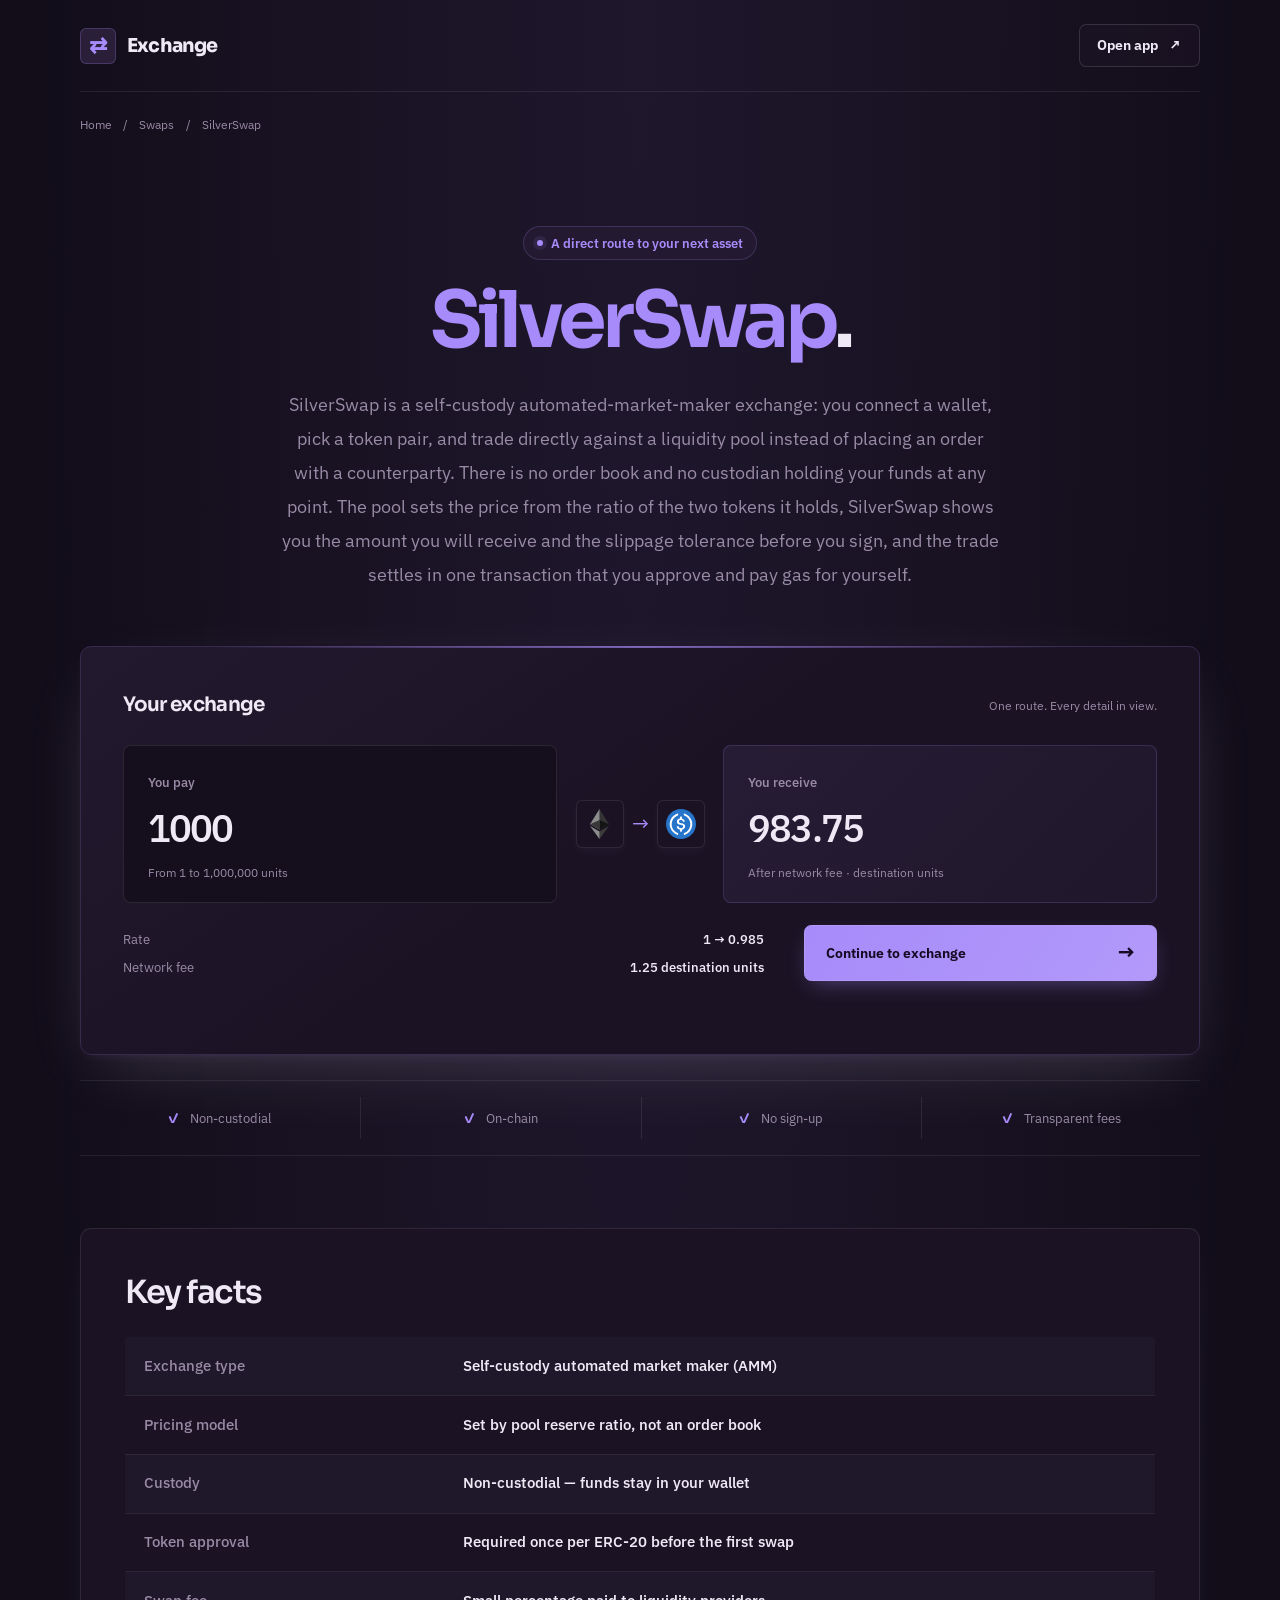
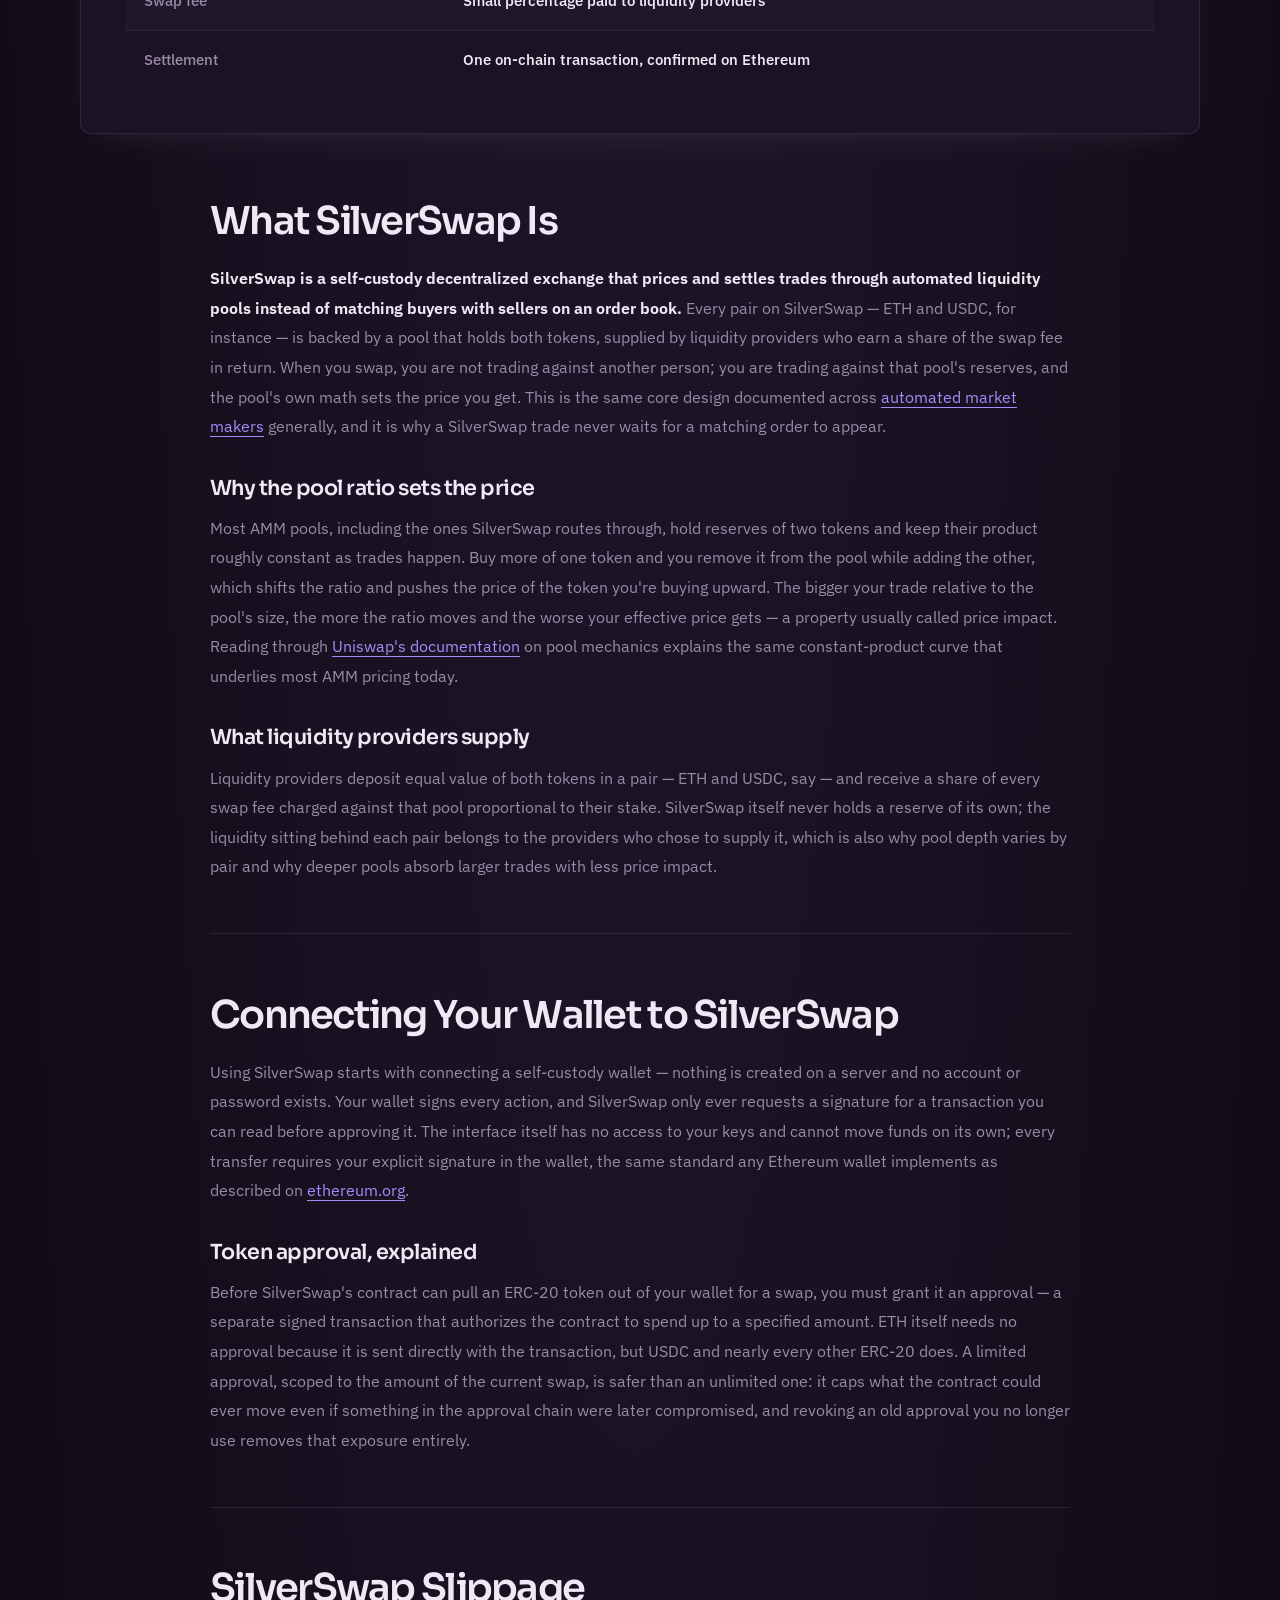
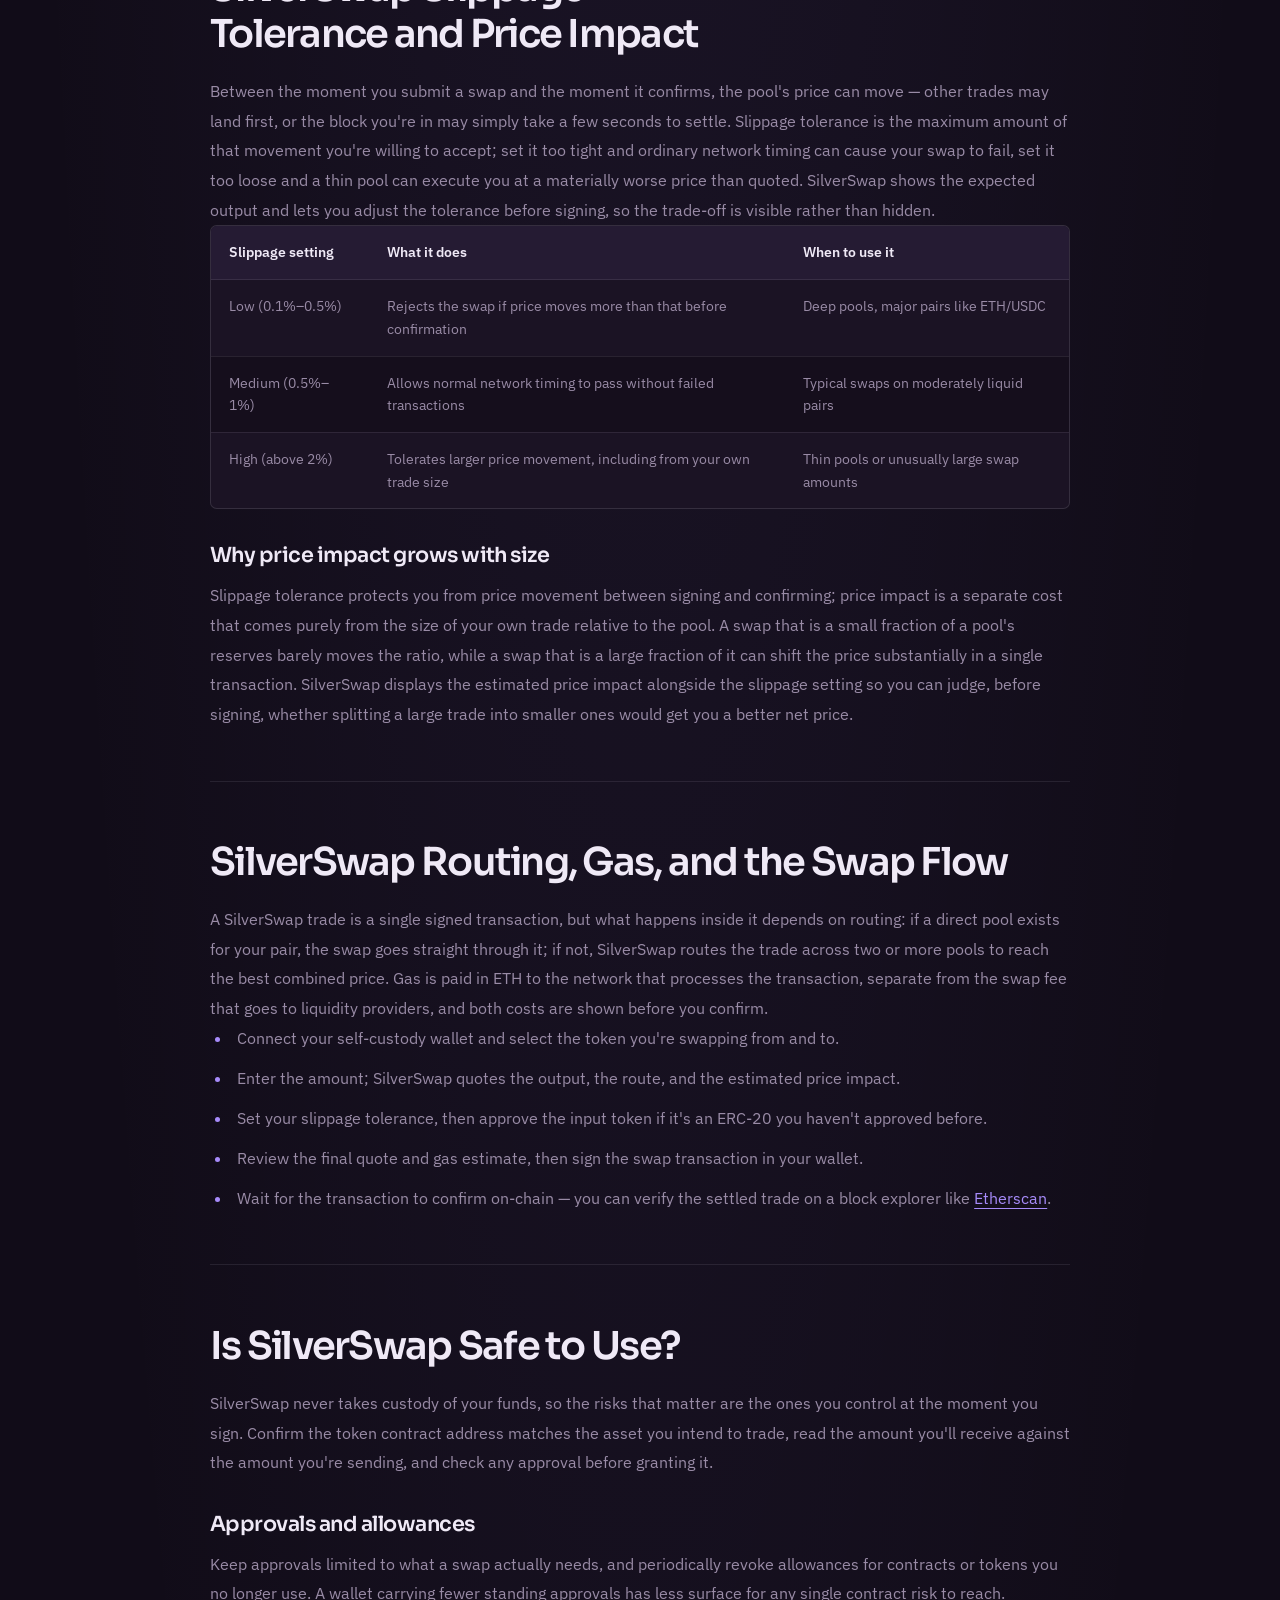
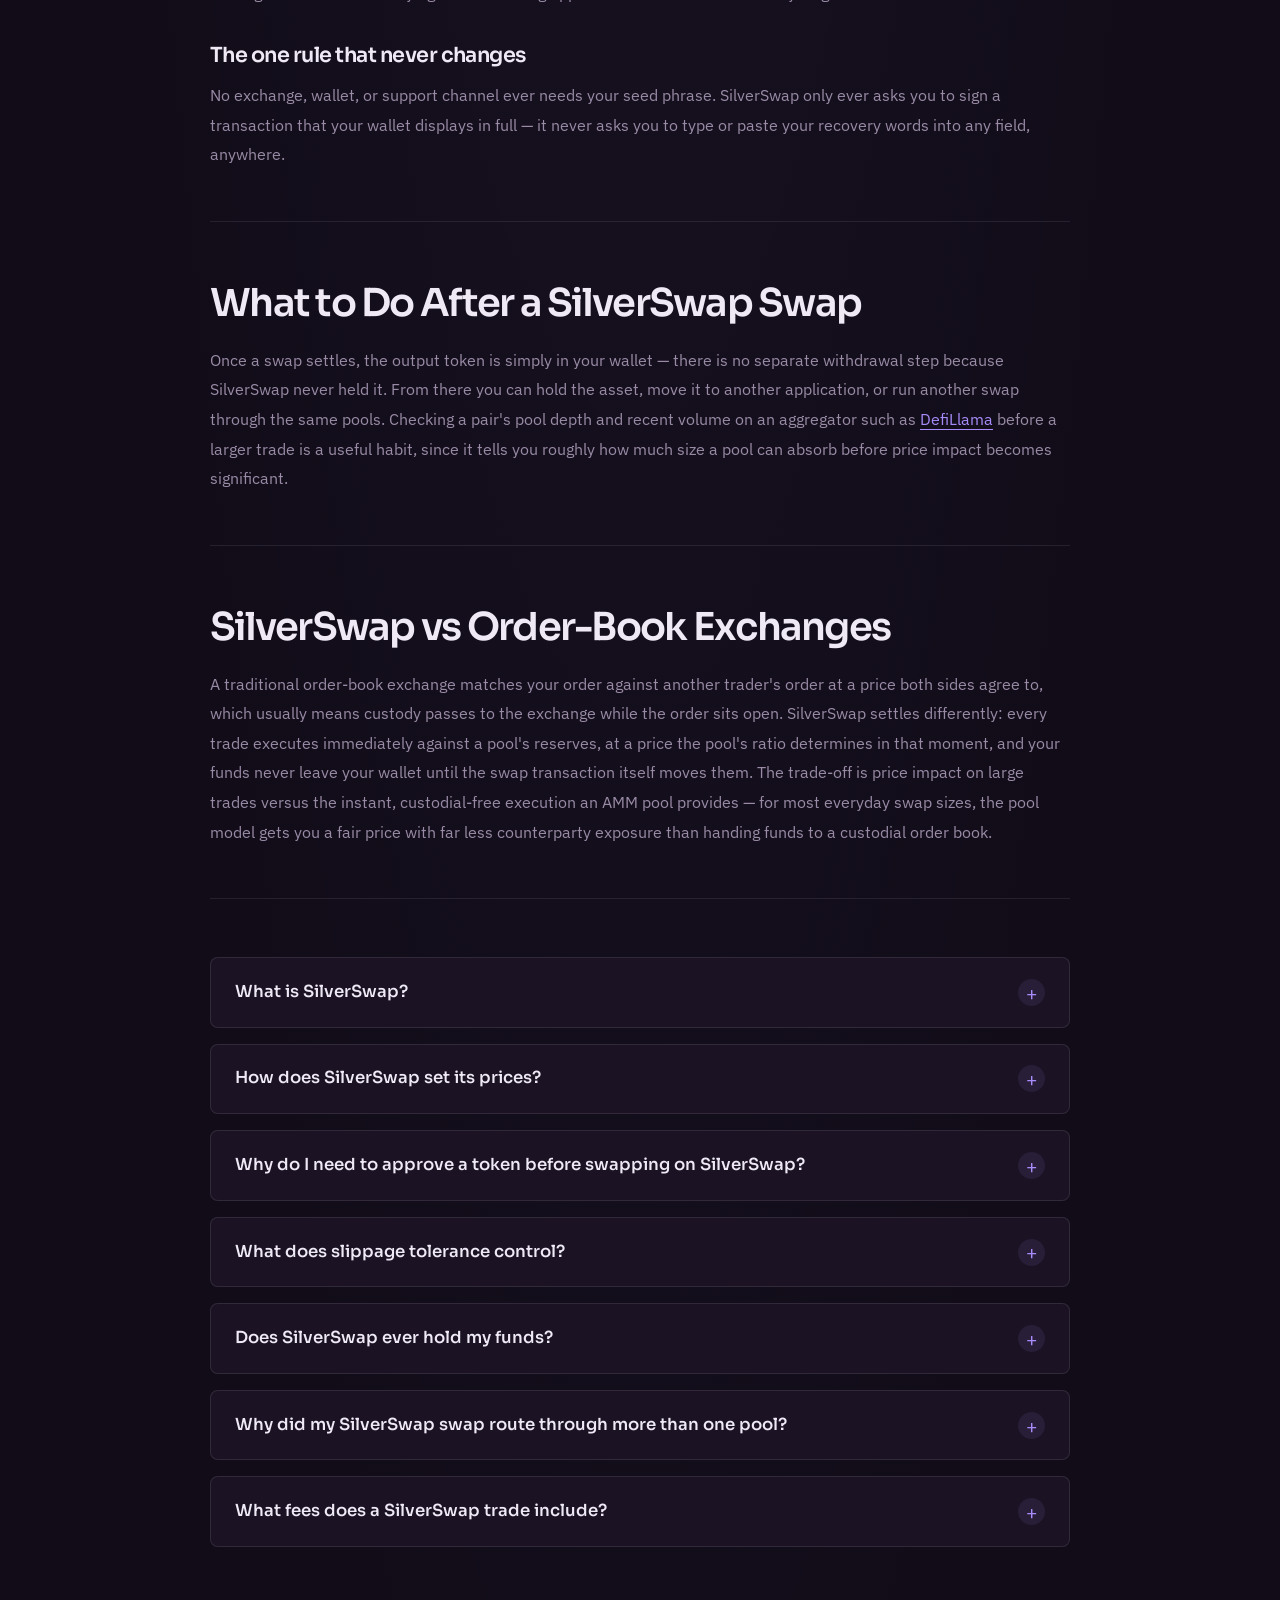
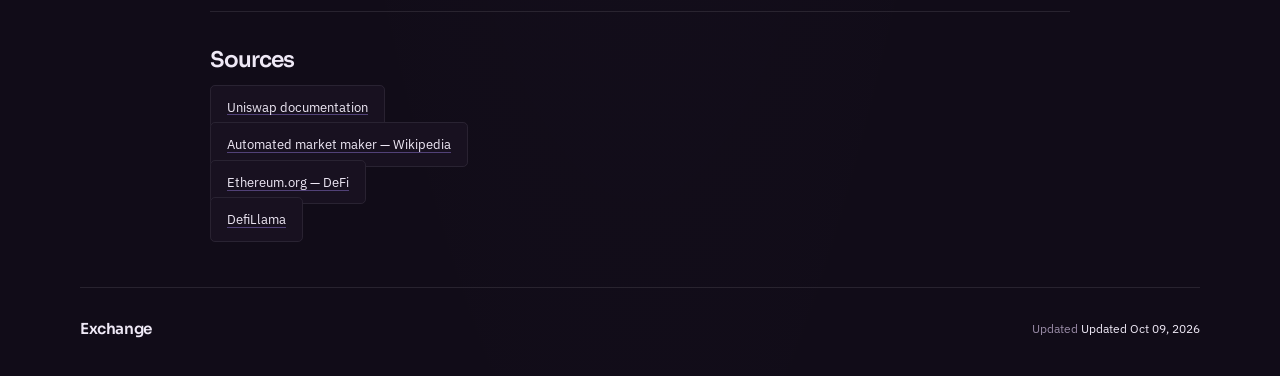
==== commit 9143c7cc: "Swap redesign: exchange layout, rich content, inline sources" ====
--- a/index.html
+++ b/index.html
@@ -1,674 +1,1187 @@
-<!DOCTYPE html>
-
+<!doctype html>
 <html lang="en">
 <head>
-<meta charset="utf-8"/>
-<meta content="width=device-width, initial-scale=1" name="viewport"/>
-<title>Silver Swap — Dashboard</title>
-<meta content="Silver Swap (SilverSwap) is a non-custodial concentrated-liquidity DEX on Sonic. Learn how swaps, approvals, fees, and ranged LP positions work before you sign." name="description"/>
-<meta content="index,follow,max-snippet:-1,max-image-preview:large,max-video-preview:-1" name="robots"/>
-<meta content="#f5f6f8" name="theme-color"/>
-<link href="https://silverswap-app.github.io/" rel="canonical"/>
-<link href="favicon.png" rel="icon" type="image/png"/>
-<link href="favicon.png" rel="apple-touch-icon"/>
-<link href="manifest.webmanifest" rel="manifest"/>
-<link href="og-cover.png" rel="image_src"/>
-<link crossorigin="" href="https://api.coingecko.com" rel="preconnect"/>
+<meta charset="utf-8">
+<meta name="viewport" content="width=device-width, initial-scale=1">
+<title>SilverSwap — Self-Custody AMM Swap Guide</title>
+<meta name="description" content="SilverSwap is a self-custody AMM exchange for trading ETH, USDC and other tokens directly from your wallet. See how pool pricing, slippage, approvals and routing work before you sign.">
+<link rel="canonical" href="https://silverswap-app.github.io/">
+<meta property="og:type" content="website">
+<meta property="og:title" content="SilverSwap">
+<meta property="og:description" content="SilverSwap is a self-custody AMM exchange for trading ETH, USDC and other tokens directly from your wallet. See how pool pricing, slippage, approvals and routing work before you sign.">
+<meta property="og:url" content="https://silverswap-app.github.io/">
+<meta property="og:image" content="https://silverswap-app.github.io/og.png">
+<meta name="twitter:card" content="summary_large_image">
+<meta name="twitter:title" content="SilverSwap">
+<meta name="twitter:description" content="SilverSwap is a self-custody AMM exchange for trading ETH, USDC and other tokens directly from your wallet. See how pool pricing, slippage, approvals and routing work before you sign.">
+<meta name="twitter:image" content="https://silverswap-app.github.io/og.png">
+<link rel="preconnect" href="https://fonts.googleapis.com"><link rel="preconnect" href="https://fonts.gstatic.com" crossorigin><link rel="stylesheet" href="https://fonts.googleapis.com/css2?family=IBM+Plex+Sans:wght@400;500;600;700&family=Sora:wght@500;600;700&display=swap">
+<script type="application/ld+json">{"@context": "https://schema.org", "@graph": [{"@type": "WebSite", "@id": "https://silverswap-app.github.io/#website", "url": "https://silverswap-app.github.io/", "name": "SilverSwap — Self-Custody AMM Swap Guide"}, {"@type": "WebPage", "@id": "https://silverswap-app.github.io/#webpage", "url": "https://silverswap-app.github.io/", "name": "SilverSwap — Self-Custody AMM Swap Guide", "isPartOf": {"@id": "https://silverswap-app.github.io/#website"}, "description": "SilverSwap is a self-custody AMM exchange for trading ETH, USDC and other tokens directly from your wallet. See how pool pricing, slippage, approvals and routing work before you sign.", "datePublished": "2026-10-09", "dateModified": "2026-10-09"}, {"@type": "SoftwareApplication", "name": "SilverSwap", "applicationCategory": "FinanceApplication", "operatingSystem": "Web", "offers": {"@type": "Offer", "price": "0", "priceCurrency": "USD"}}, {"@type": "BreadcrumbList", "itemListElement": [{"@type": "ListItem", "position": 1, "name": "Home", "item": "https://silverswap-app.github.io/"}, {"@type": "ListItem", "position": 2, "name": "Swaps"}, {"@type": "ListItem", "position": 3, "name": "SilverSwap"}]}, {"@type": "FAQPage", "mainEntity": [{"@type": "Question", "name": "What is SilverSwap?", "acceptedAnswer": {"@type": "Answer", "text": "SilverSwap is a self-custody automated-market-maker exchange that lets you trade tokens directly against liquidity pools from your own wallet, with no order book, account, or custodian involved."}}, {"@type": "Question", "name": "How does SilverSwap set its prices?", "acceptedAnswer": {"@type": "Answer", "text": "Each pool holds reserves of two tokens, and the ratio between those reserves determines the price. A trade shifts the ratio, which is also why larger trades experience more price impact than smaller ones."}}, {"@type": "Question", "name": "Why do I need to approve a token before swapping on SilverSwap?", "acceptedAnswer": {"@type": "Answer", "text": "ERC-20 tokens require a signed approval before any contract, including SilverSwap's, can move them out of your wallet. ETH doesn't need this step because it is sent directly with the transaction."}}, {"@type": "Question", "name": "What does slippage tolerance control?", "acceptedAnswer": {"@type": "Answer", "text": "It sets the maximum price movement you'll accept between signing a swap and its confirmation on-chain. Too tight a setting can cause failed transactions; too loose a setting can let a thin pool execute you at a worse price."}}, {"@type": "Question", "name": "Does SilverSwap ever hold my funds?", "acceptedAnswer": {"@type": "Answer", "text": "No. SilverSwap is non-custodial — your assets stay in your wallet before the swap and land back in your wallet immediately after it settles, with no intermediate holding step."}}, {"@type": "Question", "name": "Why did my SilverSwap swap route through more than one pool?", "acceptedAnswer": {"@type": "Answer", "text": "If no direct pool exists for your pair, SilverSwap routes the trade across two or more pools to reach the best combined price. The route and resulting quote are shown before you sign."}}, {"@type": "Question", "name": "What fees does a SilverSwap trade include?", "acceptedAnswer": {"@type": "Answer", "text": "A swap includes the network gas paid in ETH to process the transaction and a small swap fee that goes to the liquidity providers behind the pool. Both are shown in the quote before you confirm."}}]}]}</script>
 <style>
-/* Silver Swap — independent single-page hub. */
-:root {
-  color-scheme: light;
-  --bg: #f5f6f8; --surface: #ffffff; --panel: #ffffff; --raised: #f1f3f6;
-  --line: rgba(17, 24, 39, 0.10); --line-2: rgba(17, 24, 39, 0.16);
-  --ink: #0e1016; --text: #464d59; --muted: #6a7280; --faint: #98a0ad;
-  --accent: #3d5de6; --accent-2: #2c45c8; --accent-soft: rgba(61, 93, 230, 0.10); --accent-glow: rgba(61, 93, 230, 0.22);
-  --cyan: #0e93a8; --cta: #3d5de6; --cta-ink: #ffffff;
-  --r-sm: 8px; --r-md: 12px; --r-lg: 16px; --r-xl: 20px;
-  --mono: ui-monospace, "SF Mono", SFMono-Regular, "Roboto Mono", Menlo, Consolas, monospace;
-  --font: Inter, ui-sans-serif, system-ui, -apple-system, "Segoe UI", Roboto, sans-serif;
-  --ease: cubic-bezier(0.22, 0.7, 0.24, 1);
-}
-* { box-sizing: border-box; }
-html { scroll-behavior: smooth; }
-@media (prefers-reduced-motion: reduce) { html { scroll-behavior: auto; } }
+:root{--bg:#110C18;--surface:#1B1324;--text:#EFE9F6;--muted:#998BA6;--accent:#A78BFA;--accent-ink:#160A22;--radius:11px;--display:"Sora";--body:"IBM Plex Sans"}
+*,
+*::before,
+*::after {
+  box-sizing: border-box;
+}
+html {
+  min-width: 280px;
+  scroll-behavior: smooth;
+  scroll-padding-top: 2rem;
+  background: var(--bg);
+  -webkit-text-size-adjust: 100%;
+}
 body {
-  margin: 0; min-width: 320px;
-  color: var(--text); background: var(--bg);
-  font-family: var(--font); font-size: 15px; line-height: 1.55;
-  -webkit-font-smoothing: antialiased; text-rendering: optimizeLegibility;
-}
-a { color: inherit; text-decoration: none; }
-a:focus-visible, button:focus-visible, summary:focus-visible { outline: 2px solid var(--accent-2); outline-offset: 3px; border-radius: 8px; }
-img { display: block; max-width: 100%; }
-.skip { position: absolute; left: -999px; }
-.skip:focus { left: 12px; top: 12px; z-index: 99; padding: 8px 14px; border-radius: 10px; background: var(--accent); color: #fff; font-weight: 750; }
-
-.shell { display: flex; min-height: 100dvh; }
-
-/* ───────── sidebar (off-canvas drawer) ───────── */
-.sidebar {
-  position: fixed; top: 0; left: 0; z-index: 70;
-  width: min(288px, 86vw); height: 100vh; height: 100dvh; overflow-y: auto;
-  display: flex; flex-direction: column; padding: 16px 12px 14px;
-  background: var(--surface); border-right: 1px solid var(--line);
-  transform: translateX(-100%); transition: transform 0.24s var(--ease);
-  box-shadow: 24px 0 70px rgba(17, 24, 39, 0.15);
-}
-.sidebar.is-open { transform: none; }
-.scrim { position: fixed; inset: 0; z-index: 65; background: rgba(17, 24, 39, 0.30); opacity: 0; pointer-events: none; transition: opacity 0.24s var(--ease); }
-.scrim.is-open { opacity: 1; pointer-events: auto; }
-html:not(.js) .sidebar { position: static; transform: none; width: 262px; height: auto; box-shadow: none; }
-html:not(.js) .scrim, html:not(.js) .nav-toggle { display: none; }
-.side-top { display: flex; align-items: center; justify-content: space-between; gap: 12px; padding: 2px 8px 6px; }
-.brand { display: flex; align-items: center; gap: 11px; min-width: 0; }
-.brand-logo { width: 32px; height: 32px; flex: 0 0 auto; display: grid; place-items: center; border-radius: 9px; background: var(--raised); box-shadow: inset 0 0 0 1px var(--line-2); }
-.brand-logo img { width: 20px; height: 20px; border-radius: 6px; }
-.brand-name { margin: 0; font-size: 17px; font-weight: 800; letter-spacing: -0.03em; color: var(--ink); line-height: 1; }
-.nav-label { margin: 14px 12px 6px; font-size: 10px; font-weight: 700; letter-spacing: 0.15em; text-transform: uppercase; color: var(--faint); }
-.nav-item { display: flex; align-items: center; gap: 12px; padding: 9px 12px; border-radius: 9px; color: var(--text); font-size: 14px; font-weight: 600; transition: color 150ms var(--ease), background-color 150ms var(--ease); }
-.ni-ico { width: 18px; height: 18px; flex: 0 0 auto; color: var(--muted); }
-.ni-ext { margin-left: auto; color: var(--faint); font-size: 12px; }
-.nav-item:hover { color: var(--ink); background: rgba(17, 24, 39, 0.04); }
-.nav-item:hover .ni-ico { color: var(--text); }
-.nav-item.is-active { color: var(--accent-2); background: transparent; }
-.nav-item.is-active .ni-ico { color: var(--accent-2); }
-.nav-group { border-radius: 9px; }
-.nav-group summary { display: flex; align-items: center; gap: 12px; padding: 9px 12px; border-radius: 9px; color: var(--text); font-size: 14px; font-weight: 600; cursor: pointer; list-style: none; transition: color 150ms var(--ease), background-color 150ms var(--ease); }
-.nav-group summary::-webkit-details-marker { display: none; }
-.nav-group summary .ni-ico { color: var(--muted); }
-.nav-group summary .chev { width: 15px; height: 15px; margin-left: auto; color: var(--faint); transition: transform 200ms var(--ease); }
-.nav-group summary:hover { color: var(--ink); background: rgba(17, 24, 39, 0.04); }
-.nav-group[open] summary { color: var(--ink); }
-.nav-group[open] summary .ni-ico { color: var(--text); }
-.nav-group[open] summary .chev { transform: rotate(180deg); }
-@media (prefers-reduced-motion: reduce) { .nav-group summary .chev { transition: none; } }
-.nav-sub { display: flex; flex-direction: column; gap: 1px; padding: 2px 0 8px 42px; }
-.nav-sub a { display: flex; align-items: baseline; gap: 7px; padding: 6px 10px; border-radius: 8px; color: var(--muted); font-size: 12.5px; font-weight: 550; transition: color 150ms var(--ease), background-color 150ms var(--ease); }
-.nav-sub a small { color: var(--faint); font-size: 10.5px; font-weight: 500; }
-.nav-sub a:hover { color: var(--accent-2); background: rgba(17, 24, 39, 0.04); }
-.nav-sub a:hover small { color: var(--muted); }
-.sidebar-foot { margin-top: auto; padding-top: 13px; border-top: 1px solid var(--line); }
-.disclose { margin: 8px 10px 0; font-size: 11px; line-height: 1.5; color: var(--muted); }
-.disclose strong { color: var(--text); font-weight: 700; }
-.fine { margin: 6px 10px 0; font-size: 10.5px; line-height: 1.45; color: var(--faint); }
-.nav-toggle { display: inline-flex; width: 38px; height: 38px; flex: 0 0 auto; position: relative; padding: 0; border: 1px solid var(--line-2); border-radius: 10px; background: var(--raised); color: var(--ink); cursor: pointer; }
-.nav-toggle .bar { position: absolute; left: 10px; right: 10px; height: 2px; border-radius: 2px; background: currentColor; transition: transform 0.22s var(--ease), opacity 0.18s var(--ease); }
-.nav-toggle .bar:nth-child(1) { top: 13px; } .nav-toggle .bar:nth-child(2) { top: 18px; } .nav-toggle .bar:nth-child(3) { top: 23px; }
-.sidebar.is-open .nav-toggle .bar:nth-child(1) { transform: translateY(5px) rotate(45deg); }
-.sidebar.is-open .nav-toggle .bar:nth-child(2) { opacity: 0; }
-.sidebar.is-open .nav-toggle .bar:nth-child(3) { transform: translateY(-5px) rotate(-45deg); }
-
-/* persistent header: hamburger + logo + H1 */
-.topbar-left { display: flex; align-items: center; gap: 12px 14px; min-width: 0; flex-wrap: wrap; }
-.menu-btn { display: inline-flex; flex-direction: column; justify-content: center; gap: 4px; width: 40px; height: 38px; flex: 0 0 auto; padding: 0 9px; border: 1px solid var(--line-2); border-radius: 10px; background: var(--raised); color: var(--ink); cursor: pointer; }
-.menu-btn .bar { display: block; height: 2px; width: 100%; border-radius: 2px; background: currentColor; transition: transform 0.22s var(--ease), opacity 0.18s var(--ease); }
-.menu-btn:hover { border-color: var(--accent); color: var(--accent-2); }
-.shell.nav-open .menu-btn .bar:nth-child(1) { transform: translateY(6px) rotate(45deg); }
-.shell.nav-open .menu-btn .bar:nth-child(2) { opacity: 0; }
-.shell.nav-open .menu-btn .bar:nth-child(3) { transform: translateY(-6px) rotate(-45deg); }
-.topbar-logo { width: 32px; height: 32px; flex: 0 0 auto; display: grid; place-items: center; border-radius: 9px; background: var(--raised); box-shadow: inset 0 0 0 1px var(--line-2); }
-.topbar-logo img { width: 20px; height: 20px; border-radius: 6px; }
-h1.wordmark { margin: 0; font-size: 17px; font-weight: 800; letter-spacing: -0.03em; color: var(--ink); line-height: 1; white-space: nowrap; }
-html:not(.js) .menu-btn { display: none; }
-
-/* ───────── main / topbar ───────── */
-.main { flex: 1; min-width: 0; display: flex; flex-direction: column; }
-.topbar { position: relative; z-index: 40; flex: 0 0 auto; display: flex; align-items: center; justify-content: space-between; gap: 12px 20px; flex-wrap: wrap; padding: 21px 26px; border-bottom: 0; background: transparent; }
-.topbar-right { display: flex; align-items: center; gap: 10px 18px; flex-wrap: wrap; }
-.mode-switch { display: inline-flex; align-items: center; gap: 10px; }
-.ms-label { font-size: 13.5px; font-weight: 700; color: var(--muted); transition: color 150ms var(--ease); }
-.ms-label.is-on { color: var(--ink); }
-.ms-track { position: relative; width: 42px; height: 24px; flex: 0 0 auto; padding: 0; border: 1px solid var(--line-2); border-radius: 999px; background: var(--raised); cursor: pointer; transition: background-color 180ms var(--ease); }
-.ms-knob { position: absolute; top: 50%; left: 3px; width: 16px; height: 16px; border-radius: 50%; background: var(--ink); transform: translateY(-50%); transition: left 200ms var(--ease); }
-.ms-track[aria-checked="true"] { background: var(--accent-soft); border-color: rgba(61, 93, 230, 0.4); }
-.ms-track[aria-checked="true"] .ms-knob { left: 23px; background: var(--accent-2); }
-.ticker { display: flex; align-items: center; flex-wrap: wrap; gap: 3px 16px; min-width: 0; }
-.tick { display: inline-flex; align-items: baseline; gap: 6px; color: var(--faint); font-size: 11px; font-weight: 550; letter-spacing: 0.01em; transition: color 150ms var(--ease); }
-.tick b { color: var(--muted); font-family: var(--mono); font-size: 11.5px; font-weight: 600; font-variant-numeric: tabular-nums; }
-.tick .ext { color: var(--faint); font-size: 9.5px; transition: color 150ms var(--ease); }
-.tick:hover { color: var(--muted); } .tick:hover b, .tick:hover .ext { color: var(--accent-2); }
-.btn-open { display: inline-flex; align-items: center; gap: 7px; padding: 8px 14px; border: 1px solid var(--line-2); border-radius: 10px; color: var(--ink); background: rgba(17, 24, 39, 0.04); font-size: 12.5px; font-weight: 700; white-space: nowrap; transition: border-color 150ms var(--ease), background-color 150ms var(--ease); }
-.btn-open:hover { border-color: var(--accent); color: var(--accent-2); }
-
-/* ───────── first screen: hero + swap card ───────── */
-.stage { position: relative; min-height: calc(100dvh - 56px); width: min(560px, 100%); margin-inline: auto; padding: clamp(16px, 3vh, 40px) 24px clamp(52px, 9vh, 96px); display: flex; flex-direction: column; align-items: stretch; justify-content: center; gap: clamp(14px, 3vh, 26px); }
-.hero { text-align: center; margin: 0; }
-.hero-h2 { margin: 0; font-size: clamp(1.5rem, 3.6vw, 2.1rem); font-weight: 800; letter-spacing: -0.02em; line-height: 1.12; color: var(--ink); }
-@supports ((-webkit-background-clip: text) or (background-clip: text)) { .hero-h2 { background: linear-gradient(180deg, #0e1016, #3a4c85); -webkit-background-clip: text; background-clip: text; -webkit-text-fill-color: transparent; color: transparent; } }
-.hero-sub { margin: 10px auto 0; max-width: 48ch; font-size: 13.5px; line-height: 1.55; color: var(--text); }
-.hero-sub strong { color: var(--ink); font-weight: 700; }
-.swap-card { border: 1px solid var(--line-2); border-radius: var(--r-xl); background: var(--panel); padding: 16px; }
-.card-head { display: flex; align-items: center; justify-content: space-between; margin-bottom: 12px; padding: 0 2px; }
-.card-title { margin: 0; font-size: 11.5px; font-weight: 750; letter-spacing: 0.09em; text-transform: uppercase; color: var(--muted); }
-.preview-tag { display: inline-flex; align-items: center; gap: 6px; padding: 4px 10px; border: 1px solid var(--line-2); border-radius: 999px; color: var(--accent-2); font-size: 10px; font-weight: 700; letter-spacing: 0.08em; text-transform: uppercase; }
-.preview-tag > span { width: 6px; height: 6px; border-radius: 50%; background: var(--accent); box-shadow: 0 0 0 3px var(--accent-soft); }
-.leg { display: flex; align-items: center; justify-content: space-between; gap: 14px; padding: 15px 16px; border: 1px solid var(--line); border-radius: var(--r-lg); background: var(--raised); }
-.asset { display: inline-flex; align-items: center; gap: 8px; padding: 6px 10px 6px 6px; border: 1px solid var(--line-2); border-radius: 999px; background: rgba(17, 24, 39, 0.04); color: var(--ink); font-size: 14px; font-weight: 700; }
-.asset .tok { width: 26px; height: 26px; border-radius: 50%; overflow: hidden; display: grid; place-items: center; background: #fff; }
-.asset .tok img { width: 26px; height: 26px; }
-.asset .chev-sm { width: 15px; height: 15px; color: var(--muted); }
-.leg-amt { display: flex; flex-direction: column; align-items: flex-end; gap: 3px; min-width: 0; }
-.leg-amt .amount { font-family: var(--mono); font-size: 1.7rem; font-weight: 600; letter-spacing: -0.02em; color: var(--ink); font-variant-numeric: tabular-nums; line-height: 1; }
-.leg-amt .leg-sub { font-size: 10.5px; font-weight: 600; letter-spacing: 0.04em; text-transform: uppercase; color: var(--faint); }
-.swap-arrow { position: relative; z-index: 1; display: grid; place-items: center; width: 40px; height: 40px; margin: -12px auto; border: 3px solid var(--panel); border-radius: 12px; background: var(--raised); color: var(--accent-2); cursor: pointer; box-shadow: 0 0 0 1px var(--line-2); transition: transform 220ms var(--ease), color 150ms var(--ease); }
-.swap-arrow svg { width: 17px; height: 17px; }
-.swap-arrow:hover { color: #fff; transform: rotate(180deg); }
-.route-panel { display: flex; align-items: center; justify-content: space-between; gap: 12px; margin-top: 12px; padding: 13px 15px; border: 1px solid var(--line); border-radius: var(--r-md); background: var(--raised); }
-.route-info b { display: block; color: var(--ink); font-size: 13.5px; font-weight: 700; letter-spacing: 0.01em; }
-.route-info span { display: block; margin-top: 2px; color: var(--faint); font-size: 11.5px; }
-.route-tok { display: inline-flex; align-items: center; gap: 7px; color: var(--text); font-size: 13px; font-weight: 650; white-space: nowrap; }
-.route-tok .tok { width: 20px; height: 20px; border-radius: 50%; overflow: hidden; background: #fff; display: grid; place-items: center; }
-.route-tok .tok img { width: 20px; height: 20px; }
-.route-row { display: flex; align-items: center; justify-content: space-between; gap: 12px; padding: 11px 4px 2px; border-top: 1px solid var(--line); margin-top: 10px; }
-.route-row span { font-size: 10.5px; font-weight: 700; letter-spacing: 0.07em; text-transform: uppercase; color: var(--faint); }
-.route-row b { color: var(--text); font-size: 12.5px; font-weight: 650; font-variant-numeric: tabular-nums; }
-.swap-cta { display: flex; align-items: center; justify-content: center; gap: 8px; margin-top: 16px; padding: 15px; border-radius: var(--r-md); color: var(--cta-ink); background: var(--cta); font-size: 15px; font-weight: 750; letter-spacing: 0.01em; transition: filter 150ms var(--ease), transform 150ms var(--ease); }
-.swap-cta:hover { filter: brightness(1.04); transform: translateY(-1px); }
-/* scroll cue at the foot of the first screen */
-.scroll-cue { position: absolute; left: 0; right: 0; bottom: 10px; display: flex; justify-content: center; }
-.scroll-cue a { display: inline-flex; flex-direction: column; align-items: center; gap: 3px; color: var(--faint); font-size: 10px; letter-spacing: 0.1em; text-transform: uppercase; font-weight: 700; }
-.scroll-cue a:hover { color: var(--accent-2); }
-.scroll-cue svg { width: 16px; height: 16px; animation: cue 1.8s var(--ease) infinite; }
-@keyframes cue { 0%,100% { transform: translateY(0); } 50% { transform: translateY(4px); } }
-@media (prefers-reduced-motion: reduce) { .scroll-cue svg { animation: none; } }
-
-/* ───────── merged content (all in initial HTML; revealed on scroll) ───────── */
-.content { width: min(760px, 100%); margin: 0 auto; padding: clamp(56px, 12vh, 140px) 24px 88px; }
-.content .lead-in { padding: clamp(4px, 1vh, 12px) 0 clamp(10px, 2.5vh, 22px); }
-.content .lead-in > p { margin: 0 0 16px; font-size: 15px; line-height: 1.66; color: var(--text); }
-.content .lead-in > p strong { color: var(--ink); font-weight: 700; }
-/* premium feature card (modern-site feel) */
-.content .lead-in .feat{position:relative;width:min(1120px,calc(100vw - 44px));margin-left:50%;transform:translateX(-50%);display:grid;grid-template-columns:1.08fr .92fr;align-items:stretch;background:linear-gradient(165deg,#141824,#0b0e15);border:1px solid rgba(255,255,255,.09);border-radius:28px;overflow:hidden;box-shadow:0 52px 120px -55px rgba(0,0,0,.82)}
-.feat-l{padding:clamp(32px,4vw,64px);display:flex;flex-direction:column;justify-content:center}
-.feat-l h2{margin:0;font-size:clamp(2.2rem,4.6vw,3.2rem);line-height:1.03;font-weight:800;letter-spacing:-.03em;color:#fff}
-.feat-lead{margin:20px 0 0;font-size:17px;line-height:1.6;color:rgba(255,255,255,.9);max-width:48ch}
-.content .lead-in .feat-lead a{color:#fff;text-decoration:underline;text-decoration-color:rgba(255,255,255,.55);text-underline-offset:3px}
-.content .lead-in .feat-lead a:hover{text-decoration-color:#fff}
-.feat-cta{margin:32px 0 0}
-.content .lead-in .feat-btn{display:inline-flex;align-items:center;gap:10px;padding:17px 38px;border-radius:999px;background:linear-gradient(135deg,var(--accent),color-mix(in srgb,var(--accent) 50%,#7c4dff));color:#fff;font-weight:750;font-size:16.5px;text-decoration:none;box-shadow:0 20px 44px -12px var(--accent-glow);transition:transform .16s var(--ease),box-shadow .16s var(--ease)}
-.content .lead-in .feat-btn:hover{transform:translateY(-2px);box-shadow:0 26px 56px -14px var(--accent-glow)}
-.feat-btn .arr{transition:transform .18s var(--ease)}
-.content .lead-in .feat-btn:hover .arr{transform:translateX(3px)}
-.feat-more{margin:18px 0 0}
-.feat-readmore{list-style:none;cursor:pointer;display:inline-flex;align-items:center;gap:7px;font-size:13.5px;font-weight:700;color:rgba(255,255,255,.7);transition:color .15s var(--ease)}
-.feat-readmore::-webkit-details-marker{display:none}
-.feat-readmore:hover{color:#fff}
-.feat-readmore .chev{width:15px;height:15px;transition:transform .2s var(--ease)}
-.feat-more[open] .feat-readmore .chev{transform:rotate(180deg)}
-.feat-detail{margin:20px 0 0;font-size:14.5px;line-height:1.72;color:rgba(255,255,255,.82)}
-.content .lead-in .feat-detail a{color:#fff;text-decoration:underline;text-decoration-color:rgba(255,255,255,.55);text-underline-offset:3px}
-.feat-more:not([open]) .feat-detail{display:none}
-.content .lead-in .feat-lead{color:rgba(255,255,255,.9)}
-.content .lead-in .feat-detail,.content .lead-in .feat-detail p{color:rgba(255,255,255,.82)}
-.feat-facts{display:grid;grid-template-columns:1fr 1fr;gap:0 26px;margin:18px 0 2px}
-.feat-fact{padding:10px 0;border-top:1px solid rgba(255,255,255,.1)}
-.feat-fact .fl{display:block;font-size:10px;font-weight:700;letter-spacing:.09em;text-transform:uppercase;color:rgba(255,255,255,.5);margin:0 0 3px}
-.feat-fact .fv{display:block;font-size:12.5px;line-height:1.5;color:rgba(255,255,255,.88)}
-.feat-r{position:relative;overflow:hidden;min-height:clamp(300px,32vw,440px);background:radial-gradient(120% 105% at 70% 22%,color-mix(in srgb,var(--accent) 52%,#1a1030),#0a0d14 70%)}
-.feat-r::before{content:"";position:absolute;inset:0;background-image:linear-gradient(rgba(255,255,255,.05) 1px,transparent 1px),linear-gradient(90deg,rgba(255,255,255,.05) 1px,transparent 1px);background-size:36px 36px;-webkit-mask:radial-gradient(70% 72% at 64% 36%,#000,transparent 76%);mask:radial-gradient(70% 72% at 64% 36%,#000,transparent 76%)}
-.feat-badge{position:absolute;top:50%;left:50%;transform:translate(-50%,-50%);z-index:2;width:clamp(122px,16vw,166px);height:clamp(122px,16vw,166px);border-radius:34px;display:grid;place-items:center;background:linear-gradient(160deg,rgba(255,255,255,.18),rgba(255,255,255,.02));box-shadow:0 38px 84px -22px var(--accent-glow),inset 0 0 0 1px rgba(255,255,255,.18)}
-.feat-badge img{width:52%;height:52%;object-fit:contain}
-@media (max-width:860px){
-  .content .lead-in .feat{width:calc(100vw - 28px);grid-template-columns:1fr}
-  .feat-l{padding:30px 22px 32px}
-  .feat-r{min-height:200px}
-  .feat-facts{grid-template-columns:1fr}
-}
-
-.tbl.spec table { min-width: 0; }
-.tbl.spec td:first-child { color: var(--muted); font-weight: 600; white-space: nowrap; width: 1%; }
-.content .sec { border-top: 1px solid var(--line); scroll-margin-top: 66px; }
-.content .sec:first-child { border-top: 0; }
-.content .sec > summary { list-style: none; cursor: pointer; display: flex; align-items: center; justify-content: space-between; gap: 16px; padding: clamp(20px, 4vh, 32px) 0; }
-.content .sec > summary::-webkit-details-marker { display: none; }
-.content .sec > summary h2 { margin: 0; font-size: clamp(1.25rem, 2.8vw, 1.6rem); font-weight: 800; letter-spacing: -0.02em; color: var(--ink); transition: color 150ms var(--ease); }
-.content .sec > summary::after { content: "+"; flex: 0 0 auto; color: var(--accent); font-weight: 700; font-size: 1.5rem; line-height: 1; }
-.content .sec[open] > summary::after { content: "\2212"; }
-.content .sec > summary:hover h2 { color: var(--accent-2); }
-.content .sec-body { padding: 0 0 clamp(22px, 4vh, 34px); }
-.content .sec[open] .sec-body { animation: secdrop 0.22s var(--ease); }
-@keyframes secdrop { from { opacity: 0; transform: translateY(-4px); } to { opacity: 1; transform: none; } }
-@media (prefers-reduced-motion: reduce) { .content .sec[open] .sec-body { animation: none; } }
-.content p { margin: 0 0 13px; color: var(--text); }
-.content p strong, .content li strong { color: var(--ink); font-weight: 700; }
-.content ul, .content ol { margin: 0 0 14px; padding-left: 20px; }
-.content li { margin-bottom: 8px; color: var(--text); }
-.content li::marker { color: var(--accent); }
-/* inline source links — blend with the copy, brighten only on hover */
-.content .sec-body a, .content .qa .a a, .content .lead-in a { color: inherit; text-decoration: underline; text-decoration-thickness: 1px; text-underline-offset: 3px; text-decoration-color: rgba(17, 24, 39, 0.26); transition: color 150ms var(--ease), text-decoration-color 150ms var(--ease); }
-.content .sec-body a:hover, .content .qa .a a:hover, .content .lead-in a:hover { color: var(--accent-2); text-decoration-color: var(--accent-2); }
-.content .sec-body a.addr { text-decoration-color: rgba(134, 160, 255, 0.32); }
-.cite { margin: 4px 0 0; font-size: 12px; color: var(--faint); }
-.cite a { color: var(--muted); text-decoration: underline; text-underline-offset: 2px; }
-.cite a:hover { color: var(--accent-2); }
-.tbl { width: 100%; overflow-x: auto; border: 1px solid var(--line); border-radius: var(--r-md); margin: 4px 0 14px; background: var(--panel); }
-.tbl table { border-collapse: collapse; width: 100%; font-size: 13px; min-width: 460px; }
-.tbl th { text-align: left; font-weight: 700; color: var(--accent-2); background: rgba(17, 24, 39, 0.04); padding: 10px 13px; border-bottom: 1px solid var(--line-2); font-size: 11.5px; letter-spacing: 0.02em; }
-.tbl td { padding: 10px 13px; border-bottom: 1px solid var(--line); color: var(--text); vertical-align: top; }
-.tbl tr:last-child td { border-bottom: 0; }
-.tbl td:first-child { color: var(--ink); font-weight: 600; }
-.qa { border: 1px solid var(--line); border-radius: var(--r-md); background: var(--panel); margin: 0 0 10px; overflow: hidden; }
-.qa summary { padding: 15px 18px; color: var(--ink); font-weight: 650; cursor: pointer; list-style: none; display: flex; justify-content: space-between; gap: 12px; font-size: 14.5px; }
-.qa summary::-webkit-details-marker { display: none; }
-.qa summary::after { content: "+"; color: var(--accent); font-weight: 700; font-size: 1.15rem; line-height: 1; }
-.qa[open] summary::after { content: "−"; }
-.qa[open] { border-color: var(--line-2); }
-.qa .a { padding: 0 18px 15px; color: var(--text); font-size: 13.5px; }
-.qa .a p { margin: 0 0 8px; }
-.addr { font-family: var(--mono); font-size: 12px; color: var(--accent-2); word-break: break-all; }
-.disclosure-box { margin: 24px 0 0; padding: 16px 18px; border: 1px solid var(--line); border-radius: var(--r-md); background: var(--surface); font-size: 12.5px; line-height: 1.6; color: var(--muted); }
-.disclosure-box strong { color: var(--text); }
-/* scroll-reveal — content is always present; JS only animates it in */
-html.js .reveal { opacity: 0; transform: translateY(18px); transition: opacity 0.6s var(--ease), transform 0.6s var(--ease); }
-html.js .reveal.in { opacity: 1; transform: none; }
-@media (prefers-reduced-motion: reduce) { html.js .reveal { opacity: 1; transform: none; transition: none; } }
-
-/* ───────── responsive ───────── */
-@media (max-width: 560px) {
-  .topbar { padding: 10px 16px; }
-  .stage { padding: 16px 16px 40px; }
-  .content { padding: clamp(40px, 9vh, 90px) 16px 72px; }
-  .ticker { display: none; }
-  .leg-amt .amount { font-size: 1.5rem; }
-}
-@media (max-height: 720px) and (min-width: 561px) {
-  .hero-h2 { font-size: clamp(1.35rem, 3.2vw, 1.9rem); }
-  .hero-sub { font-size: 13px; margin-top: 8px; }
-  .swap-card { padding: 13px; }
-  .leg { padding: 12px 14px; }
-  .leg-amt .amount { font-size: 1.45rem; }
-  .route-panel { margin-top: 9px; padding: 11px 14px; }
-  .swap-cta { margin-top: 12px; padding: 13px; }
-}
-.swap-cta { font-size: 16px; box-shadow: 0 10px 24px rgba(61, 93, 230, 0.30); }
-.swap-cta .cta-ico { width: 17px; height: 17px; flex: 0 0 auto; }
-.swap-cta .cta-go { transition: transform 0.18s var(--ease); }
-.swap-cta:hover .cta-go { transform: translateX(3px); }
-.cta-note { margin: 9px 0 0; text-align: center; font-size: 11.5px; color: var(--faint); letter-spacing: 0.02em; }
-.field-notes { margin: clamp(28px,5vh,52px) 0 0; padding: 20px 22px; border: 1px solid var(--line-2); border-left: 3px solid var(--accent); border-radius: var(--r-md); background: var(--panel); }
-.field-notes h2 { margin: 0 0 12px; font-size: clamp(1.15rem,2.6vw,1.4rem); font-weight: 800; letter-spacing: -0.02em; color: var(--ink); }
-.field-notes .fn-body { color: var(--text); font-size: 14px; line-height: 1.66; }
-.field-notes .fn-body strong { color: var(--ink); font-weight: 700; }
-.field-notes .fn-body ul { margin: 8px 0 0; padding-left: 20px; }
-.field-notes .fn-body li { margin-bottom: 6px; }
-.content .sec { border: 1px solid var(--line); border-radius: 16px; background: var(--panel); margin: 0 0 14px; scroll-margin-top: 80px; box-shadow: 0 1px 3px rgba(17,24,39,0.05); transition: box-shadow .24s var(--ease), border-color .24s var(--ease), transform .24s var(--ease); }
-.content .sec:hover { border-color: var(--line-2); box-shadow: 0 14px 34px -16px rgba(17,24,39,0.18); }
-.content .sec[open] { border-color: rgba(61,93,230,0.30); box-shadow: 0 18px 46px -18px rgba(61,93,230,0.24); }
-.content .sec > summary { padding: clamp(17px,2.6vh,24px) clamp(18px,3vw,26px); gap: 18px; border-radius: 16px; }
-.content .sec > summary h2 { font-size: clamp(1.12rem,2.5vw,1.4rem); }
-.content .sec > summary::after { content: ""; width: 36px; height: 36px; border-radius: 50%; border: 1px solid var(--line-2); background: var(--raised) no-repeat center; background-image: url('data:image/svg+xml;utf8,<svg xmlns="http://www.w3.org/2000/svg" width="18" height="18" viewBox="0 0 24 24" fill="none" stroke="%233d5de6" stroke-width="2.2" stroke-linecap="round" stroke-linejoin="round"><path d="M6 9l6 6 6-6"/></svg>'); transition: transform .28s var(--ease), background-color .2s var(--ease), border-color .2s var(--ease); }
-.content .sec:hover > summary::after { border-color: var(--accent); }
-.content .sec[open] > summary::after { transform: rotate(180deg); background-color: var(--accent-soft); border-color: rgba(61,93,230,0.42); }
-.content .sec-body { padding: 0 clamp(18px,3vw,26px) clamp(20px,3vh,28px); }
-.content .sec-body > p:first-child, .content .sec-body > ul:first-child, .content .sec-body > ol:first-child { margin-top: 0; }
-.content #faq .qa { border-radius: 12px; margin: 0 0 10px; transition: border-color .2s var(--ease), box-shadow .2s var(--ease); }
-.content #faq .qa:hover { box-shadow: 0 8px 22px -12px rgba(17,24,39,0.14); }
-.content #faq .qa[open] { border-color: rgba(61,93,230,0.28); }
-/* ── hybrid: mantle-style 2-col hero ── */
-.hero2 { display: grid; grid-template-columns: 1.05fr 0.95fr; align-items: stretch; min-height: calc(100dvh - 62px); position: relative; border-bottom: 1px solid var(--line); }
-.hero2-l { display: flex; flex-direction: column; justify-content: center; padding: clamp(40px,7vh,86px) clamp(24px,4vw,60px); }
-.hero2-h { margin: 0; font-size: clamp(2.3rem,5.2vw,3.9rem); line-height: 1.03; font-weight: 800; letter-spacing: -0.03em; color: var(--ink); }
-.hero2-lead { margin: 20px 0 0; max-width: 46ch; font-size: 16px; line-height: 1.55; color: var(--text); }
-.hero2-lead strong { color: var(--ink); font-weight: 700; }
-.hero2-cta { display: flex; flex-wrap: wrap; gap: 12px; margin: 30px 0 0; }
-.btn2 { display: inline-flex; align-items: center; gap: 8px; border-radius: 12px; font-weight: 750; font-size: 15px; cursor: pointer; transition: transform .16s var(--ease), border-color .16s var(--ease), background-color .16s var(--ease); }
-.btn2-primary { padding: 15px 24px; background: var(--ink); color: #fff; border: 0; box-shadow: 0 14px 30px -12px rgba(17,24,39,.5); }
-.btn2-primary:hover { transform: translateY(-2px); }
-.btn2-primary .go { transition: transform .18s var(--ease); }
-.btn2-primary:hover .go { transform: translate(2px,-2px); }
-.btn2-ghost { padding: 15px 22px; background: transparent; color: var(--ink); border: 1px solid var(--line-2); }
-.btn2-ghost:hover { border-color: var(--ink); }
-.hero2-r { position: relative; display: flex; align-items: center; justify-content: center; padding: clamp(28px,5vh,56px) clamp(20px,3vw,48px); overflow: hidden; background: radial-gradient(120% 100% at 80% 8%, color-mix(in srgb, var(--accent-2) 58%, #05070d), #05070d 62%); }
-.hero2-r::before { content: ""; position: absolute; inset: 0; background-image: linear-gradient(rgba(255,255,255,.045) 1px, transparent 1px), linear-gradient(90deg, rgba(255,255,255,.045) 1px, transparent 1px); background-size: 26px 26px; -webkit-mask: radial-gradient(70% 70% at 70% 30%, #000, transparent); mask: radial-gradient(70% 70% at 70% 30%, #000, transparent); }
-.hero2-r .swap-card { position: relative; width: 100%; max-width: 392px; box-shadow: 0 40px 90px -30px rgba(0,0,0,.6); }
-.scrollcue2 { position: absolute; left: 50%; bottom: 18px; transform: translateX(-50%); display: inline-flex; flex-direction: column; align-items: center; gap: 6px; font-size: 10px; font-weight: 800; letter-spacing: .16em; text-transform: uppercase; color: var(--faint); z-index: 4; }
-.scrollcue2 svg { width: 16px; height: 16px; animation: cue 1.9s var(--ease) infinite; }
-.scrollcue2:hover { color: var(--accent-2); }
+  margin: 0;
+  color: var(--text);
+  background: radial-gradient(ellipse at 50% 0%, color-mix(in srgb, var(--accent) 9%, transparent), transparent 42rem), var(--bg);
+  font-family: var(--body);
+  font-size: 1rem;
+  line-height: 1.65;
+  overflow-wrap: anywhere;
+  -webkit-font-smoothing: antialiased;
+}
+::selection {
+  color: var(--accent-ink);
+  background: var(--accent);
+}
+a {
+  color: var(--accent);
+  text-decoration-thickness: 1px;
+  text-underline-offset: 0.22em;
+  transition: color 160ms ease, background 160ms ease, box-shadow 160ms ease;
+}
+a:hover {
+  color: color-mix(in srgb, var(--accent) 76%, var(--text));
+}
+a:focus-visible,
+input:focus-visible,
+summary:focus-visible,
+[tabindex]:focus-visible {
+  outline: 3px solid var(--accent);
+  outline-offset: 5px;
+}
+img,
+svg {
+  max-width: 100%;
+  vertical-align: middle;
+}
+img {
+  height: auto;
+}
+input,
+output {
+  font-family: var(--body);
+}
+h1,
+h2,
+h3,
+h4 {
+  color: var(--text);
+  font-family: var(--display);
+  text-wrap: balance;
+}
+p,
+ul,
+ol,
+blockquote,
+figure {
+  margin: 0;
+}
+.cdd32db {
+  width: min(100% - 4rem, 1120px);
+  margin-inline: auto;
+}
+.c245ac9 {
+  display: flex;
+  align-items: center;
+  justify-content: space-between;
+  gap: 1.5rem;
+  min-height: 92px;
+  border-bottom: 1px solid color-mix(in srgb, var(--text) 9%, transparent);
+}
+.cf603dd {
+  display: inline-flex;
+  align-items: center;
+  gap: 0.7rem;
+  color: var(--text);
+  font-family: var(--display);
+  font-size: 1.2rem;
+  font-weight: 750;
+  letter-spacing: -0.045em;
+}
+.c181e29 {
+  display: grid;
+  width: 36px;
+  height: 36px;
+  place-items: center;
+  border: 1px solid color-mix(in srgb, var(--accent) 23%, transparent);
+  border-radius: calc(var(--radius) * 0.55);
+  color: var(--accent);
+  background: color-mix(in srgb, var(--accent) 10%, var(--surface));
+  font-size: 1.4rem;
+  line-height: 1;
+}
+.c4c0d8c {
+  display: inline-flex;
+  align-items: center;
+  justify-content: center;
+  gap: 0.7rem;
+  min-height: 42px;
+  padding: 0.55rem 1.1rem;
+  border: 1px solid color-mix(in srgb, var(--text) 14%, transparent);
+  border-radius: calc(var(--radius) * 0.65);
+  color: var(--text);
+  background: color-mix(in srgb, var(--surface) 80%, transparent);
+  font-size: 0.85rem;
+  font-weight: 650;
+  text-decoration: none;
+}
+.c4c0d8c:hover {
+  color: var(--accent);
+  border-color: color-mix(in srgb, var(--accent) 50%, transparent);
+  background: color-mix(in srgb, var(--accent) 7%, var(--surface));
+}
+.cd13f97 {
+  padding-block: 1.4rem 0.5rem;
+  color: var(--muted);
+  font-size: 0.78rem;
+}
+.c95a3f1 {
+  display: flex;
+  flex-wrap: wrap;
+  align-items: center;
+  gap: 0.45rem 0.7rem;
+  margin: 0;
+  padding: 0;
+  color: var(--muted);
+  list-style: none;
+}
+.c95a3f1 ol,
+.c95a3f1 ul {
+  display: flex;
+  flex-wrap: wrap;
+  align-items: center;
+  gap: 0.45rem 0.7rem;
+  margin: 0;
+  padding: 0;
+  list-style: none;
+}
+.c95a3f1 li {
+  display: inline-flex;
+  align-items: center;
+  gap: 0.7rem;
+}
+.c95a3f1 li + li::before {
+  content: "/";
+  color: color-mix(in srgb, var(--muted) 60%, transparent);
+}
+.c95a3f1 a {
+  color: var(--muted);
+  text-decoration: none;
+}
+.c95a3f1 a:hover {
+  color: var(--accent);
+  text-decoration: underline;
+}
+.c95a3f1 [aria-current="page"] {
+  color: var(--text);
+}
+.c8b81ac {
+  display: flex;
+  flex-direction: column;
+  align-items: center;
+  padding-top: clamp(2.5rem, 6vw, 5rem);
+  text-align: center;
+}
+.c7f8250 {
+  display: inline-flex;
+  align-items: center;
+  gap: 0.55rem;
+  margin-bottom: 1.25rem;
+  padding: 0.35rem 0.8rem;
+  border: 1px solid color-mix(in srgb, var(--accent) 20%, transparent);
+  border-radius: calc(var(--radius) * 2);
+  color: var(--accent);
+  background: color-mix(in srgb, var(--accent) 6%, var(--surface));
+  font-size: 0.8rem;
+  font-weight: 600;
+}
+.c7f8250::before {
+  content: "";
+  width: 6px;
+  height: 6px;
+  border-radius: 50%;
+  background: var(--accent);
+  box-shadow: 0 0 0 4px color-mix(in srgb, var(--accent) 10%, transparent);
+}
+.c8b81ac h1 {
+  max-width: 960px;
+  margin: 0;
+  font-size: clamp(2.6rem, 6.1vw, 5.2rem);
+  font-weight: 650;
+  line-height: 1.06;
+  letter-spacing: -0.06em;
+}
+.c8b81ac h1 em,
+.c8b81ac h1 strong,
+.c8b81ac h1 span {
+  color: var(--accent);
+}
+.c8b81ac h1 em {
+  font-style: normal;
+}
+.caa823f {
+  max-width: 720px;
+  margin: 1.5rem auto 0;
+  color: var(--muted);
+  font-size: clamp(1rem, 1.65vw, 1.15rem);
+  line-height: 1.85;
+  text-wrap: pretty;
+}
+.c338a38 {
+  position: relative;
+  isolation: isolate;
+  width: 100%;
+  margin-top: clamp(2rem, 4vw, 3.2rem);
+  padding: clamp(1.2rem, 3.5vw, 2.6rem);
+  border: 1px solid color-mix(in srgb, var(--accent) 19%, var(--surface));
+  border-radius: var(--radius);
+  background: linear-gradient(145deg, color-mix(in srgb, var(--accent) 5%, var(--surface)), var(--surface) 48%);
+  box-shadow: 0 24px 65px -24px color-mix(in srgb, var(--text) 21%, transparent), 0 4px 14px -7px color-mix(in srgb, var(--accent) 16%, transparent);
+  text-align: left;
+}
+.c338a38::before {
+  position: absolute;
+  inset: -1px 12% auto;
+  height: 2px;
+  content: "";
+  background: linear-gradient(90deg, color-mix(in srgb, var(--accent) 0%, transparent), color-mix(in srgb, var(--accent) 65%, transparent), color-mix(in srgb, var(--accent) 0%, transparent));
+}
+.c7c9243 {
+  display: flex;
+  flex-wrap: wrap;
+  align-items: center;
+  justify-content: space-between;
+  gap: 0.6rem 1rem;
+  margin-bottom: 1.5rem;
+}
+.c7c9243 h2 {
+  margin: 0;
+  font-size: 1.25rem;
+  font-weight: 650;
+  letter-spacing: -0.035em;
+}
+.c7c9243 p {
+  color: var(--muted);
+  font-size: 0.78rem;
+}
+.c51da0b {
+  display: grid;
+  grid-template-columns: minmax(0, 1fr) auto minmax(0, 1fr);
+  align-items: stretch;
+  gap: 1rem;
+}
+.c8ca9ea {
+  min-width: 0;
+  padding: 1.4rem 1.5rem 1.1rem;
+  border: 1px solid color-mix(in srgb, var(--text) 10%, transparent);
+  border-radius: calc(var(--radius) * 0.7);
+  background: color-mix(in srgb, var(--bg) 65%, var(--surface));
+  transition: border-color 160ms ease, box-shadow 160ms ease;
+}
+.c8ca9ea:focus-within {
+  border-color: var(--accent);
+  box-shadow: 0 0 0 4px color-mix(in srgb, var(--accent) 9%, transparent);
+}
+.c4d01b3 {
+  border-color: color-mix(in srgb, var(--accent) 18%, transparent);
+  background: linear-gradient(135deg, color-mix(in srgb, var(--accent) 8%, var(--surface)), color-mix(in srgb, var(--accent) 3%, var(--surface)));
+}
+.c27d3fd {
+  display: block;
+  margin-bottom: 0.65rem;
+  color: var(--muted);
+  font-size: 0.82rem;
+  font-weight: 550;
+}
+#amount {
+  display: block;
+  width: 100%;
+  min-width: 0;
+  margin: 0;
+  padding: 0;
+  border: 0;
+  border-radius: 0;
+  color: var(--text);
+  background: color-mix(in srgb, var(--surface) 0%, transparent);
+  font-family: var(--body);
+  font-size: clamp(1.7rem, 3vw, 2.65rem);
+  font-weight: 550;
+  font-variant-numeric: tabular-nums;
+  line-height: 1.3;
+  letter-spacing: -0.045em;
+  appearance: textfield;
+  -moz-appearance: textfield;
+}
+#amount::-webkit-inner-spin-button,
+#amount::-webkit-outer-spin-button {
+  margin: 0;
+  -webkit-appearance: none;
+}
+#amount::placeholder {
+  color: var(--muted);
+  opacity: 0.65;
+}
+#amount:focus-visible {
+  outline-offset: 3px;
+  outline-width: 2px;
+}
+#amount[aria-invalid="true"] {
+  text-decoration: underline wavy;
+  text-decoration-color: var(--accent);
+  text-decoration-thickness: 1px;
+  text-underline-offset: 0.2em;
+}
+#received {
+  display: block;
+  min-height: 1.3em;
+  color: var(--text);
+  font-size: clamp(1.7rem, 3vw, 2.65rem);
+  font-weight: 550;
+  font-variant-numeric: tabular-nums;
+  line-height: 1.3;
+  letter-spacing: -0.045em;
+  overflow-wrap: anywhere;
+}
+.cc5111a {
+  display: block;
+  margin-top: 0.6rem;
+  color: var(--muted);
+  font-size: 0.73rem;
+  line-height: 1.5;
+}
+.c4e77c5 {
+  display: flex;
+  align-items: center;
+  justify-content: center;
+  gap: 0.5rem;
+  padding-inline: 0.15rem;
+}
+.cba009d {
+  display: flex;
+  align-items: center;
+  justify-content: center;
+  flex-wrap: wrap;
+  gap: 0.3rem;
+  width: 48px;
+  min-height: 48px;
+  padding: 0.4rem;
+  border: 1px solid color-mix(in srgb, var(--text) 9%, transparent);
+  border-radius: calc(var(--radius) * 0.55);
+  background: var(--surface);
+  box-shadow: 0 4px 10px color-mix(in srgb, var(--text) 4%, transparent);
+  font-size: 0.65rem;
+  line-height: 1.2;
+  text-align: center;
+}
+.cba009d img,
+.cba009d svg {
+  display: block;
+  width: 30px;
+  height: 30px;
+  object-fit: contain;
+}
+.c701120 {
+  color: var(--accent);
+  font-size: 1.3rem;
+}
+.c9becd2 {
+  display: grid;
+  grid-template-columns: minmax(0, 1fr) minmax(220px, 0.55fr);
+  align-items: center;
+  gap: 1.5rem 2.5rem;
+  margin-top: 1.4rem;
+}
+.c05f441 {
+  display: grid;
+  gap: 0.45rem;
+  margin: 0;
+  font-size: 0.8rem;
+}
+.c05f441 > div {
+  display: flex;
+  align-items: baseline;
+  justify-content: space-between;
+  gap: 1rem;
+}
+.c05f441 dt {
+  color: var(--muted);
+}
+.c05f441 dd {
+  margin: 0;
+  color: var(--text);
+  font-weight: 550;
+  font-variant-numeric: tabular-nums;
+  text-align: right;
+}
+.c69cb8a {
+  display: flex;
+  align-items: center;
+  justify-content: space-between;
+  gap: 1.5rem;
+  min-height: 56px;
+  padding: 0.9rem 1.3rem;
+  border: 1px solid color-mix(in srgb, var(--accent) 85%, var(--text));
+  border-radius: calc(var(--radius) * 0.65);
+  color: var(--accent-ink);
+  background: linear-gradient(120deg, var(--accent), color-mix(in srgb, var(--accent) 85%, var(--text)));
+  box-shadow: 0 8px 22px -8px color-mix(in srgb, var(--accent) 45%, transparent);
+  font-size: 0.9rem;
+  font-weight: 650;
+  text-decoration: none;
+  transition: transform 160ms ease, box-shadow 160ms ease, background 160ms ease;
+}
+.c69cb8a:hover {
+  transform: translateY(-2px);
+  color: var(--accent-ink);
+  background: linear-gradient(120deg, color-mix(in srgb, var(--accent) 94%, var(--text)), color-mix(in srgb, var(--accent) 78%, var(--text)));
+  box-shadow: 0 12px 28px -9px color-mix(in srgb, var(--accent) 50%, transparent);
+}
+.c69cb8a:active {
+  transform: translateY(0);
+}
+.c69cb8a span:last-child {
+  font-size: 1.3rem;
+  line-height: 1;
+}
+.c9b1873 {
+  min-height: 1.5em;
+  margin-top: 0.8rem;
+  color: var(--muted);
+  font-size: 0.75rem;
+}
+.c9b1873[data-invalid="true"] {
+  color: var(--text);
+  font-weight: 600;
+}
+.c932fbe {
+  display: grid;
+  grid-template-columns: repeat(4, minmax(0, 1fr));
+  gap: 1px;
+  margin-block: 1.6rem 4.5rem;
+  padding: 1rem 0;
+  border-block: 1px solid color-mix(in srgb, var(--text) 8%, transparent);
+  list-style: none;
+}
+.c932fbe li {
+  display: flex;
+  align-items: center;
+  justify-content: center;
+  gap: 0.6rem;
+  padding: 0.6rem 0.75rem;
+  color: var(--muted);
+  font-size: 0.8rem;
+  text-align: center;
+}
+.c932fbe li + li {
+  border-left: 1px solid color-mix(in srgb, var(--text) 9%, transparent);
+}
+.c932fbe li::before {
+  content: "✓";
+  color: var(--accent);
+  font-size: 0.85rem;
+  font-weight: 650;
+}
+.c648f51 {
+  margin-bottom: 4rem;
+  padding: clamp(1.25rem, 3.5vw, 2.75rem);
+  border: 1px solid color-mix(in srgb, var(--text) 9%, transparent);
+  border-radius: var(--radius);
+  background: var(--surface);
+  box-shadow: 0 12px 35px -22px color-mix(in srgb, var(--text) 18%, transparent);
+}
+.cae5d0a {
+  margin: 0 0 1.6rem;
+  font-size: clamp(1.5rem, 2.5vw, 2rem);
+  font-weight: 600;
+  line-height: 1.2;
+  letter-spacing: -0.045em;
+}
+.c21943b {
+  overflow-x: auto;
+  overscroll-behavior-inline: contain;
+}
+.c2ed662 {
+  width: 100%;
+  border-collapse: collapse;
+  color: var(--text);
+  font-size: 0.92rem;
+  line-height: 1.65;
+  text-align: left;
+}
+.c2ed662 caption {
+  margin-bottom: 1rem;
+  color: var(--muted);
+  font-size: 0.85rem;
+  text-align: left;
+}
+.c2ed662 th,
+.c2ed662 td {
+  padding: 1.05rem 1.2rem;
+  border-bottom: 1px solid color-mix(in srgb, var(--text) 8%, transparent);
+  vertical-align: top;
+}
+.c2ed662 th {
+  width: 31%;
+  color: var(--muted);
+  font-weight: 500;
+}
+.c2ed662 td {
+  font-weight: 550;
+}
+.c2ed662 tr:nth-child(odd) {
+  background: color-mix(in srgb, var(--accent) 3%, var(--surface));
+}
+.c2ed662 tr:last-child > * {
+  border-bottom: 0;
+}
+.c2ed662 thead th {
+  color: var(--text);
+  background: color-mix(in srgb, var(--accent) 7%, var(--surface));
+  font-weight: 650;
+}
+.c6ca8f0 {
+  width: min(100%, 860px);
+  margin-inline: auto;
+}
+.c698921 {
+  margin-block: 0 3.6rem;
+  padding-bottom: 3.2rem;
+  border-bottom: 1px solid color-mix(in srgb, var(--text) 9%, transparent);
+  scroll-margin-top: 2rem;
+}
+.c877466 {
+  margin: 0 0 1.25rem;
+  color: var(--text);
+  font-family: var(--display);
+  font-size: clamp(1.6rem, 3vw, 2.4rem);
+  font-weight: 600;
+  line-height: 1.2;
+  letter-spacing: -0.045em;
+}
+.c7762f2 {
+  color: var(--muted);
+  font-family: var(--body);
+  font-size: 1rem;
+  line-height: 1.85;
+}
+.c7762f2 > * + * {
+  margin-top: 1.25rem;
+}
+.c7762f2 h3,
+.c7762f2 h4 {
+  margin-block: 2rem 0.75rem;
+  color: var(--text);
+  font-family: var(--display);
+  font-size: 1.3rem;
+  font-weight: 600;
+  line-height: 1.35;
+  letter-spacing: -0.025em;
+}
+.c7762f2 h4 {
+  font-size: 1.1rem;
+}
+.c7762f2 strong,
+.c9581a7 strong {
+  color: var(--text);
+  font-weight: 650;
+}
+.c7762f2 ul,
+.c7762f2 ol,
+.c9581a7 ul,
+.c9581a7 ol {
+  padding-left: 1.4rem;
+}
+.c7762f2 li,
+.c9581a7 li {
+  padding-left: 0.3rem;
+}
+.c7762f2 li + li,
+.c9581a7 li + li {
+  margin-top: 0.65rem;
+}
+.c7762f2 li::marker,
+.c9581a7 li::marker {
+  color: var(--accent);
+}
+.c7762f2 li > ul,
+.c7762f2 li > ol {
+  margin-top: 0.65rem;
+}
+.c7762f2 blockquote {
+  padding: 1.25rem 1.5rem;
+  border-left: 3px solid var(--accent);
+  border-radius: 0 calc(var(--radius) * 0.45) calc(var(--radius) * 0.45) 0;
+  color: var(--text);
+  background: color-mix(in srgb, var(--accent) 6%, var(--surface));
+}
+.c7762f2 blockquote p + p {
+  margin-top: 0.8rem;
+}
+.c7762f2 table {
+  display: block;
+  width: 100%;
+  max-width: 100%;
+  overflow-x: auto;
+  border-collapse: collapse;
+  border: 1px solid color-mix(in srgb, var(--text) 12%, transparent);
+  border-radius: calc(var(--radius) * 0.6);
+  background: var(--surface);
+  font-size: 0.88rem;
+  line-height: 1.6;
+  text-align: left;
+  overscroll-behavior-inline: contain;
+}
+.c7762f2 table th,
+.c7762f2 table td {
+  min-width: 8rem;
+  padding: 0.95rem 1.15rem;
+  border-bottom: 1px solid color-mix(in srgb, var(--text) 9%, transparent);
+  vertical-align: top;
+}
+.c7762f2 table th {
+  color: var(--text);
+  background: color-mix(in srgb, var(--accent) 7%, var(--surface));
+  font-weight: 600;
+}
+.c7762f2 table tbody tr:nth-child(even) {
+  background: color-mix(in srgb, var(--bg) 65%, var(--surface));
+}
+.c7762f2 table tr:last-child td {
+  border-bottom: 0;
+}
+.c7762f2 table caption {
+  padding: 0.85rem 1.15rem;
+  color: var(--muted);
+  font-size: 0.8rem;
+  text-align: left;
+}
+.c7762f2 code,
+.c7762f2 pre {
+  border-radius: calc(var(--radius) * 0.3);
+  color: var(--text);
+  background: color-mix(in srgb, var(--text) 5%, var(--surface));
+  font-family: var(--body);
+  font-size: 0.9em;
+}
+.c7762f2 code {
+  padding: 0.15em 0.4em;
+}
+.c7762f2 pre {
+  overflow-x: auto;
+  padding: 1.2rem;
+}
+.c7762f2 pre code {
+  padding: 0;
+  background: color-mix(in srgb, var(--surface) 0%, transparent);
+}
+.c7762f2 figure img {
+  display: block;
+  border-radius: calc(var(--radius) * 0.7);
+}
+.c7762f2 figcaption {
+  margin-top: 0.7rem;
+  color: var(--muted);
+  font-size: 0.8rem;
+}
+.c492216 {
+  margin-block: 1rem;
+  border: 1px solid color-mix(in srgb, var(--text) 10%, transparent);
+  border-radius: calc(var(--radius) * 0.7);
+  background: var(--surface);
+  transition: border-color 180ms ease, box-shadow 180ms ease;
+}
+.c492216:hover {
+  border-color: color-mix(in srgb, var(--accent) 35%, transparent);
+}
+.c492216[open] {
+  border-color: color-mix(in srgb, var(--accent) 30%, transparent);
+  box-shadow: 0 8px 25px -14px color-mix(in srgb, var(--text) 15%, transparent);
+}
+.c65683c {
+  display: flex;
+  align-items: center;
+  justify-content: space-between;
+  gap: 1.5rem;
+  padding: 1.3rem 1.5rem;
+  border-radius: calc(var(--radius) * 0.7);
+  color: var(--text);
+  font-family: var(--display);
+  font-size: 1.04rem;
+  font-weight: 550;
+  line-height: 1.5;
+  list-style: none;
+  cursor: pointer;
+}
+.c65683c::-webkit-details-marker {
+  display: none;
+}
+.c65683c::after {
+  display: grid;
+  flex: 0 0 27px;
+  width: 27px;
+  height: 27px;
+  place-items: center;
+  content: "+";
+  border-radius: 50%;
+  color: var(--accent);
+  background: color-mix(in srgb, var(--accent) 9%, var(--surface));
+  font-family: var(--body);
+  font-size: 1.2rem;
+  font-weight: 400;
+  line-height: 1;
+}
+.c492216[open] > .c65683c::after {
+  content: "−";
+}
+.c9581a7 {
+  padding: 0 1.5rem 1.5rem;
+  color: var(--muted);
+  font-family: var(--body);
+  font-size: 0.95rem;
+  line-height: 1.85;
+}
+.c9581a7 > * + * {
+  margin-top: 1rem;
+}
+.c41fd1b {
+  margin-top: 4rem;
+  padding: 2.2rem 0 2.5rem;
+  border-top: 1px solid color-mix(in srgb, var(--text) 10%, transparent);
+}
+.c41fd1b .cae5d0a {
+  margin-bottom: 1.2rem;
+  font-size: 1.35rem;
+}
+.c92cf7f {
+  display: grid;
+  gap: 0.7rem;
+  margin: 0;
+  padding: 0;
+  list-style: none;
+}
+.c1543fe {
+  min-width: 0;
+  padding: 0.8rem 1rem;
+  border: 1px solid color-mix(in srgb, var(--text) 8%, transparent);
+  border-radius: calc(var(--radius) * 0.45);
+  color: var(--muted);
+  background: color-mix(in srgb, var(--surface) 70%, var(--bg));
+  font-size: 0.82rem;
+  line-height: 1.7;
+  overflow-wrap: anywhere;
+}
+.c1543fe a,
+a.c1543fe {
+  color: var(--text);
+  text-decoration-color: color-mix(in srgb, var(--accent) 40%, transparent);
+}
+.c1543fe a:hover,
+a.c1543fe:hover {
+  color: var(--accent);
+  text-decoration-color: var(--accent);
+}
+.cb8b4bb {
+  display: flex;
+  flex-wrap: wrap;
+  align-items: center;
+  justify-content: space-between;
+  gap: 1rem 2rem;
+  margin-top: 1rem;
+  padding-block: 1.7rem 2.2rem;
+  border-top: 1px solid color-mix(in srgb, var(--text) 10%, transparent);
+  color: var(--muted);
+  font-size: 0.78rem;
+}
+.c14af0d {
+  color: var(--text);
+  font-family: var(--display);
+  font-size: 0.95rem;
+  font-weight: 600;
+  letter-spacing: -0.025em;
+}
+.c1442ae span {
+  color: var(--text);
+}
+@media (min-width: 1280px) {
+  .c8b81ac {
+    padding-top: 5.2rem;
+  }
+  .c338a38 {
+    margin-top: 3.4rem;
+  }
+  .c8ca9ea {
+    padding-block: 1.6rem 1.3rem;
+  }
+}
 @media (max-width: 900px) {
-  .hero2 { grid-template-columns: 1fr; min-height: 0; }
-  .hero2-l { padding: 38px 18px 26px; }
-  .hero2-r { padding: 0 18px 38px; background: none; }
-  .hero2-r::before { display: none; }
-  .hero2-r .swap-card { max-width: 520px; box-shadow: 0 20px 50px -24px rgba(17,24,39,.35); }
-  .scrollcue2 { display: none; }
-}
-/* ── hybrid: "Continue to Swap" modal ── */
-.mroot { position: fixed; inset: 0; z-index: 200; display: grid; place-items: center; padding: 20px; }
-.mroot[hidden] { display: none; }
-.mbg { position: absolute; inset: 0; background: rgba(17,24,39,.46); backdrop-filter: blur(6px); -webkit-backdrop-filter: blur(6px); opacity: 0; transition: opacity .22s var(--ease); }
-.mcard { position: relative; width: 100%; max-width: 392px; background: var(--panel); border: 1px solid var(--line); border-radius: 20px; box-shadow: 0 50px 110px -30px rgba(0,0,0,.5); padding: 22px; opacity: 0; transform: translateY(10px) scale(.985); transition: opacity .24s var(--ease), transform .24s var(--ease); }
-.mroot.in .mbg { opacity: 1; }
-.mroot.in .mcard { opacity: 1; transform: none; }
-.mtop { display: flex; align-items: center; justify-content: space-between; margin: 0 0 18px; }
-.mbrand { display: flex; align-items: center; gap: 9px; font-weight: 800; color: var(--ink); font-size: 14.5px; letter-spacing: -.02em; }
-.mbrand img { width: 22px; height: 22px; border-radius: 6px; }
-.mx { width: 30px; height: 30px; border-radius: 9px; border: 1px solid var(--line); background: var(--raised); color: var(--muted); display: grid; place-items: center; cursor: pointer; transition: .16s var(--ease); }
-.mx:hover { color: var(--ink); border-color: var(--line-2); }
-.mroute { display: flex; align-items: center; justify-content: center; gap: 16px; background: var(--raised); border: 1px solid var(--line); border-radius: 16px; padding: 18px 16px; margin: 0 0 16px; }
-.mchip { display: flex; flex-direction: column; align-items: center; gap: 6px; }
-.mchip img { width: 34px; height: 34px; border-radius: 50%; }
-.mchip b { font-size: 14px; font-weight: 800; color: var(--ink); }
-.mchip span { font-size: 11px; color: var(--muted); font-weight: 600; }
-.marrow { color: var(--muted); display: grid; place-items: center; }
-.mbar { height: 4px; border-radius: 3px; background: var(--line); overflow: hidden; margin: 0 0 12px; }
-.mbar i { display: block; height: 100%; width: 0; background: var(--accent); border-radius: 3px; transition: width 1.15s var(--ease); }
-.mscan { display: flex; align-items: center; gap: 10px; font-size: 13px; font-weight: 600; color: var(--text); padding: 0 2px 16px; }
-.mspin { width: 16px; height: 16px; border-radius: 50%; border: 2px solid var(--line-2); border-top-color: var(--accent-2); animation: spin .7s linear infinite; flex: none; }
-@keyframes spin { to { transform: rotate(360deg); } }
-.mcheck { width: 16px; height: 16px; color: var(--accent-2); flex: none; }
-.mscan.done { color: var(--ink); }
-.mcta { display: flex; align-items: center; justify-content: center; gap: 8px; width: 100%; padding: 15px; border-radius: 12px; background: var(--ink); color: #fff; font-weight: 800; font-size: 15px; transition: .18s var(--ease); }
-.mcta:hover { transform: translateY(-1px); box-shadow: 0 16px 32px -14px rgba(17,24,39,.55); }
-.mnote { text-align: center; font-size: 11px; color: var(--muted); margin: 12px 2px 0; line-height: 1.5; }
-.mnote a { color: var(--accent-2); font-weight: 600; text-decoration: none; }
-@media (prefers-reduced-motion: reduce) { .scrollcue2 svg, .mspin { animation: none; } .mbar i { transition: none; } }
-/* docs layout (sticky TOC + open sections) */
-.docs{position:relative;width:min(1120px,calc(100vw - 44px));margin-left:50%;transform:translateX(-50%);display:grid;grid-template-columns:236px minmax(0,1fr);gap:clamp(28px,4vw,60px);margin-top:clamp(40px,6vh,72px);align-items:start}
-.toc{position:sticky;top:74px;align-self:start;max-height:calc(100dvh - 96px);overflow:auto}
-.toc-h{margin:0 0 10px;font-size:10.5px;font-weight:800;letter-spacing:.12em;text-transform:uppercase;color:var(--faint);padding-left:13px}
-.toc a{display:block;padding:7px 13px;border-left:2px solid var(--line);color:var(--muted);font-size:13px;font-weight:600;line-height:1.35;text-decoration:none;transition:color .15s var(--ease),border-color .15s var(--ease)}
-.toc a:hover{color:var(--ink)}
-.toc a.active{color:var(--accent-2);border-left-color:var(--accent);font-weight:750}
-.doc-main{min-width:0}
-.content .doc-sec{border:1px solid var(--line);border-radius:20px;background:var(--panel);box-shadow:0 1px 3px rgba(17,24,39,.04);margin:0 0 16px;padding:0;scroll-margin-top:82px;transition:box-shadow .26s var(--ease),border-color .26s var(--ease)}
-.content .doc-sec:first-child{border-top:1px solid var(--line)}
-.content .doc-sec:hover{border-color:var(--line-2);box-shadow:0 16px 40px -22px rgba(17,24,39,.18)}
-.content .doc-sec[open]{border-color:var(--line)}
-.content .doc-sec>summary{cursor:default;pointer-events:none;padding:clamp(20px,3vh,28px) clamp(22px,3.2vw,32px) 8px;list-style:none}
-.content .doc-sec>summary::-webkit-details-marker{display:none}
-.content .doc-sec>summary::after{display:none}
-.content .doc-sec>summary h2{font-size:clamp(1.2rem,2.3vw,1.5rem)}
-.content .doc-sec .sec-body{padding:0 clamp(22px,3.2vw,32px) clamp(22px,3.4vh,30px);max-width:74ch}
-.content .doc-sec.field-notes{border:1px solid var(--line);border-left:3px solid var(--accent);border-radius:20px;background:var(--panel);box-shadow:0 1px 3px rgba(17,24,39,.04);margin:0 0 16px;padding:clamp(22px,3vh,28px) clamp(22px,3.2vw,32px)}
-.content .doc-sec.field-notes h2{font-size:clamp(1.2rem,2.3vw,1.5rem)}
-.content .doc-sec.field-notes .fn-body{max-width:74ch}
-@media (max-width:900px){
-  .docs{grid-template-columns:1fr;width:calc(100vw - 28px);gap:0}
-  .toc{position:sticky;top:56px;z-index:20;display:flex;gap:8px;overflow-x:auto;max-height:none;background:var(--bg);padding:11px 2px;margin:0 0 6px;border-bottom:1px solid var(--line);-webkit-overflow-scrolling:touch}
-  .toc-h{display:none}
-  .toc a{flex:0 0 auto;white-space:nowrap;border-left:0;border:1px solid var(--line);border-radius:999px;padding:8px 15px;font-size:12.5px}
-  .toc a.active{color:var(--accent-2);border-color:var(--accent);background:var(--accent-soft)}
-}
-.site-foot{width:min(1120px,calc(100vw - 44px));margin:clamp(34px,5vh,60px) auto 0;padding:22px 2px clamp(30px,4vh,48px);color:var(--faint);font-size:12.5px;line-height:1.6}
-.site-foot p{margin:0 0 6px;max-width:82ch}
-.site-foot strong{color:var(--muted);font-weight:700}
-.site-foot .foot-fine{font-size:11.5px}
-  </style>
-<meta content="website" property="og:type"/><meta content="https://silverswap-app.github.io/" property="og:url"/>
-<meta content="Silver Swap — Dashboard" property="og:title"/>
-<meta content="Silver Swap (SilverSwap) is a non-custodial concentrated-liquidity DEX on Sonic. Learn how swaps, approvals, fees, and ranged LP positions work before you sign." property="og:description"/>
-<meta content="Silver Swap" property="og:site_name"/><meta content="https://silverswap-app.github.io/og-cover.png" property="og:image"/>
-<meta content="1200" property="og:image:width"/><meta content="630" property="og:image:height"/><meta content="Silver Swap — independent dashboard" property="og:image:alt"/>
-<meta content="summary_large_image" name="twitter:card"/><meta content="Silver Swap — Dashboard" name="twitter:title"/>
-<meta content="Silver Swap (SilverSwap) is a non-custodial concentrated-liquidity DEX on Sonic. Learn how swaps, approvals, fees, and ranged LP positions work before you sign." name="twitter:description"/><meta content="https://silverswap-app.github.io/og-cover.png" name="twitter:image"/>
-<script type="application/ld+json">
-  {"@context": "https://schema.org", "@graph": [{"@type": "WebSite", "@id": "https://silverswap-app.github.io/#website", "url": "https://silverswap-app.github.io/", "name": "Silver Swap", "inLanguage": "en"}, {"@type": "SoftwareApplication", "@id": "https://silverswap-app.github.io/#brand", "name": "Silver", "alternateName": ["Silver Swap", "Silver"], "description": "Silver is a decentralized exchange (AMM) for swapping tokens across supported EVM networks.", "sameAs": ["https://docs.silverswap.io/silverswap", "https://docs.silverswap.io/silverswap/tokenomics/editor", "https://www.coingecko.com/en/coins/silver-2", "https://docs.silverswap.io/silverswap/yield-farming/concentrated-liquidity/adding-liquidity-to-an-existing-pool", "https://docs.silverswap.io/silverswap/yield-farming/editor"], "applicationCategory": "FinanceApplication", "operatingSystem": "Web"}, {"@type": "WebPage", "@id": "https://silverswap-app.github.io/#webpage", "url": "https://silverswap-app.github.io/", "name": "Silver Swap — Dashboard", "description": "Silver Swap (SilverSwap) is a non-custodial concentrated-liquidity DEX on Sonic. Learn how swaps, approvals, fees, and ranged LP positions work before you sign.", "isPartOf": {"@id": "https://silverswap-app.github.io/#website"}, "about": {"@id": "https://silverswap-app.github.io/#brand"}, "mainEntity": {"@id": "https://silverswap-app.github.io/#brand"}, "inLanguage": "en", "dateModified": "2026-07-21"}, {"@type": "FAQPage", "@id": "https://silverswap-app.github.io/#faq", "mainEntity": [{"@type": "Question", "name": "What is Silver Swap?", "acceptedAnswer": {"@type": "Answer", "text": "Silver Swap refers to SilverSwap, a non-custodial concentrated-liquidity decentralized exchange on the Sonic network, offering swaps, ranged LP positions, farms, DCA tools, and fee auctions. The phrase also appears in unrelated precious-metals contexts; the crypto protocol uses the token symbol AG."}}, {"@type": "Question", "name": "Is this the official SilverSwap site?", "acceptedAnswer": {"@type": "Answer", "text": "No. This is an independent dashboard that explains the protocol; it holds no funds and executes nothing. All swaps and deposits happen in the official app from your own wallet."}}, {"@type": "Question", "name": "Does a swap need an approval first?", "acceptedAnswer": {"@type": "Answer", "text": "Yes — the first time you spend a given ERC-20 token, you sign an approval letting the router contract move it, then sign the swap itself. Always check the spender address and amount on that approval prompt."}}, {"@type": "Question", "name": "What does a Silver Swap trade cost?", "acceptedAnswer": {"@type": "Answer", "text": "Three things: the pool's fee tier, Sonic network gas paid in S, and price impact from your trade size relative to pool depth. The quote in the live app shows the effective figures for your specific trade."}}, {"@type": "Question", "name": "Which networks does SilverSwap support?", "acceptedAnswer": {"@type": "Answer", "text": "Sonic mainnet (EVM, chain ID 146, gas token S) is the primary network. Available tokens and routes depend on currently deployed pools, so check live liquidity on trackers and confirm in the app before trading."}}, {"@type": "Question", "name": "Is SilverSwap safe to use?", "acceptedAnswer": {"@type": "Answer", "text": "Hashlock has published multiple contract audits and the code is verifiable on SonicScan, but audits don't eliminate smart-contract, token, approval, routing, or phishing risk. Verify contracts by address and read every approval before signing; see the protocol docs for mechanism details."}}]}]}
-  </script>
+  .cdd32db {
+    width: min(100% - 3rem, 1120px);
+  }
+  .c51da0b {
+    gap: 0.65rem;
+  }
+  .c8ca9ea {
+    padding: 1.1rem;
+  }
+  .c4e77c5 {
+    flex-direction: column;
+    gap: 0.2rem;
+  }
+  .cba009d {
+    width: 38px;
+    min-height: 38px;
+  }
+  .cba009d img,
+  .cba009d svg {
+    width: 25px;
+    height: 25px;
+  }
+  .c701120 {
+    line-height: 1;
+  }
+  .c932fbe {
+    margin-bottom: 3rem;
+  }
+}
+@media (max-width: 640px) {
+  html {
+    scroll-padding-top: 1rem;
+  }
+  .cdd32db {
+    width: calc(100% - 2rem);
+  }
+  .c245ac9 {
+    min-height: 76px;
+    gap: 0.75rem;
+  }
+  .cf603dd {
+    gap: 0.5rem;
+    font-size: 1.08rem;
+  }
+  .c4c0d8c {
+    min-height: 40px;
+    padding: 0.45rem 0.8rem;
+    font-size: 0.78rem;
+  }
+  .cd13f97 {
+    padding-top: 1rem;
+  }
+  .c8b81ac {
+    padding-top: 2.4rem;
+  }
+  .c8b81ac h1 {
+    font-size: clamp(2.25rem, 10vw, 3.6rem);
+    letter-spacing: -0.05em;
+  }
+  .caa823f {
+    margin-top: 1.1rem;
+    line-height: 1.75;
+  }
+  .c338a38 {
+    padding: 1.1rem;
+  }
+  .c7c9243 {
+    align-items: flex-start;
+    flex-direction: column;
+    gap: 0.3rem;
+    margin-bottom: 1.1rem;
+  }
+  .c51da0b {
+    grid-template-columns: minmax(0, 1fr);
+    gap: 0.7rem;
+  }
+  .c8ca9ea {
+    padding: 1.2rem;
+  }
+  #amount,
+  #received {
+    font-size: clamp(1.8rem, 8vw, 2.6rem);
+  }
+  .c4e77c5 {
+    flex-direction: row;
+    gap: 0.8rem;
+    padding-block: 0.1rem;
+  }
+  .cba009d {
+    width: 40px;
+    min-height: 40px;
+  }
+  .c9becd2 {
+    grid-template-columns: minmax(0, 1fr);
+    gap: 1.2rem;
+    margin-top: 1.2rem;
+  }
+  .c05f441 {
+    font-size: 0.78rem;
+  }
+  .c69cb8a {
+    min-height: 54px;
+  }
+  .c932fbe {
+    grid-template-columns: minmax(0, 1fr);
+    gap: 0;
+    margin-block: 1.4rem 2.6rem;
+    padding-block: 0.5rem;
+  }
+  .c932fbe li {
+    justify-content: flex-start;
+    padding: 0.7rem 1rem;
+  }
+  .c932fbe li + li {
+    border-top: 1px solid color-mix(in srgb, var(--text) 6%, transparent);
+    border-left: 0;
+  }
+  .c648f51 {
+    margin-bottom: 2.8rem;
+    padding: 1.2rem;
+  }
+  .cae5d0a {
+    margin-bottom: 1.2rem;
+  }
+  .c2ed662 {
+    font-size: 0.82rem;
+  }
+  .c2ed662 th,
+  .c2ed662 td {
+    padding: 0.8rem 0.6rem;
+  }
+  .c2ed662 th {
+    width: 38%;
+  }
+  .c698921 {
+    margin-bottom: 2.5rem;
+    padding-bottom: 2.3rem;
+  }
+  .c7762f2 {
+    font-size: 0.95rem;
+    line-height: 1.8;
+  }
+  .c7762f2 h3 {
+    font-size: 1.2rem;
+  }
+  .c7762f2 blockquote {
+    padding: 1rem 1.15rem;
+  }
+  .c65683c {
+    gap: 0.9rem;
+    padding: 1.1rem;
+    font-size: 0.98rem;
+  }
+  .c9581a7 {
+    padding: 0 1.1rem 1.2rem;
+    font-size: 0.9rem;
+  }
+  .c41fd1b {
+    margin-top: 2.6rem;
+    padding-block: 1.8rem;
+  }
+  .cb8b4bb {
+    flex-direction: column;
+    align-items: flex-start;
+    gap: 0.45rem;
+    padding-block: 1.4rem 1.8rem;
+  }
+}
+@media (prefers-reduced-motion: reduce) {
+  html {
+    scroll-behavior: auto;
+  }
+  *,
+  *::before,
+  *::after {
+    transition: none;
+    animation: none;
+  }
+  .c69cb8a:hover {
+    transform: none;
+  }
+}
+@media print {
+  body {
+    background: var(--bg);
+  }
+  .cdd32db,
+  .c6ca8f0 {
+    width: 100%;
+  }
+  .c4c0d8c,
+  .c69cb8a {
+    display: none;
+  }
+  .c8b81ac {
+    padding-top: 1.5rem;
+  }
+  .c8b81ac h1 {
+    font-size: 2.6rem;
+  }
+  .c338a38,
+  .c648f51,
+  .c492216 {
+    box-shadow: none;
+    break-inside: avoid;
+  }
+  .c7762f2 h3,
+  .c877466 {
+    break-after: avoid;
+  }
+  .c7762f2 table {
+    display: table;
+    overflow: visible;
+  }
+}
+</style>
 </head>
 <body>
-<a class="skip" href="#main">Skip to content</a>
-<div class="shell">
-<main class="main" id="main">
-<header class="topbar">
-<div class="topbar-left">
-<h1 class="wordmark">Silver Swap</h1>
-</div>
-<div class="topbar-right">
-<div aria-label="Live metrics" class="ticker">
-<a aria-label="TVL" class="tick" href="https://defillama.com/protocol/silverswap" rel="noopener noreferrer" target="_blank"><span>TVL</span> <b id="sig-tvl">…</b> <span aria-hidden="true" class="ext">↗</span></a>
-<a aria-label="24h volume" class="tick" href="https://defillama.com/dexs/silverswap" rel="noopener noreferrer" target="_blank"><span>24h volume</span> <b id="sig-vol">…</b> <span aria-hidden="true" class="ext">↗</span></a>
-<a aria-label="Silver" class="tick" href="https://defillama.com/" rel="noopener noreferrer" target="_blank"><span>Silver</span> <b id="sig-silver-2">…</b> <span aria-hidden="true" class="ext">↗</span></a>
-</div>
-</div>
-</header>
-<section class="hero2">
-<div class="hero2-l">
-<h2 class="hero2-h">Concentrated-Liquidity Swaps on Sonic</h2>
-<p class="hero2-lead"><strong>Silver Swap</strong> is a non-custodial concentrated-liquidity DEX on Sonic — swap tokens, provide ranged liquidity, and farm from your own wallet.</p>
-<div class="hero2-cta">
-<a class="btn2 btn2-primary" href="dashboard/" rel="noopener noreferrer" target="_blank">Open the Silver Swap app <span aria-hidden="true" class="go">↗</span></a>
-<a class="btn2 btn2-ghost" href="#what">How it works</a>
-</div>
-</div>
-<div class="hero2-r">
-<section aria-labelledby="preview-title" class="swap-card" id="swap-preview">
-<div class="card-head">
-<p class="card-title" id="preview-title">Preview</p>
-<span class="preview-tag"><span aria-hidden="true"></span>Preview only</span>
-</div>
-<div class="leg">
-<span class="asset" id="asset-from"><span class="tok"><img alt="SILVER token" decoding="async" height="24" loading="lazy" src="silver.png" width="24"/></span><b>SILVER</b><svg aria-hidden="true" class="chev-sm" fill="none" stroke="currentColor" stroke-width="2" viewbox="0 0 24 24"><path d="M6 9l6 6 6-6"></path></svg></span>
-<span class="leg-amt"><span class="amount">0.00</span><span class="leg-sub">Preview</span></span>
-</div>
-<button aria-label="Swap preview direction" class="swap-arrow" id="route-swap" title="Swap preview direction" type="button">
-<svg aria-hidden="true" fill="none" stroke="currentColor" stroke-width="2" viewbox="0 0 24 24"><path d="M8 4v13M8 4L4 8M8 4l4 4M16 20V7M16 20l-4-4M16 20l4-4"></path></svg>
-</button>
-<div class="leg">
-<span class="asset" id="asset-to"><span class="tok"><img alt="USDC token" decoding="async" height="24" loading="lazy" src="usdc.png" width="24"/></span><b>USDC</b><svg aria-hidden="true" class="chev-sm" fill="none" stroke="currentColor" stroke-width="2" viewbox="0 0 24 24"><path d="M6 9l6 6 6-6"></path></svg></span>
-<span class="leg-amt"><span class="amount">0.00</span><span class="leg-sub">Preview</span></span>
-</div>
-<div class="route-panel">
-<div class="route-info"><b id="route-name">SILVER → USDC</b><span>Preview route</span></div>
-<div class="route-tok"><span class="tok sm"><img alt="USDC token" decoding="async" height="18" loading="lazy" src="usdc.png" width="18"/></span> USDC</div>
-</div>
-<div class="route-row"><span>Type</span><b>DEX route</b></div>
-<div class="route-row"><span>Custody</span><b>Non-custodial</b></div>
-<a class="swap-cta" href="dashboard/" rel="noopener noreferrer" target="_blank"><svg aria-hidden="true" class="cta-ico" fill="none" stroke="currentColor" stroke-width="2" viewbox="0 0 24 24"><path d="M14 4h6v6M20 4l-9 9M18 14v4a2 2 0 0 1-2 2H6a2 2 0 0 1-2-2V8a2 2 0 0 1 2-2h4"></path></svg>Go to Swap<span aria-hidden="true" class="cta-go">→</span></a>
-</section>
-</div>
-<a aria-label="Scroll to learn more" class="scrollcue2" href="#what"><span>Scroll</span><svg fill="none" stroke="currentColor" stroke-width="2.2" viewbox="0 0 24 24"><path d="M12 5v14M12 19l-6-6M12 19l6-6"></path></svg></a>
-</section>
-<div class="content">
-<div class="lead-in reveal">
-<div class="feat">
-<div class="feat-l">
-<h2>Silver Swap Liquidity Routing &amp; Protocol Overview</h2>
-<p class="feat-lead">SilverSwap — often searched as Silver Swap — is an EVM decentralized exchange on the Sonic network where trades settle through smart contracts and liquidity pools, not a custodial order book.</p>
-<div class="feat-cta"><a class="feat-btn" href="dashboard/" rel="noopener noreferrer" target="_blank">Open the App <span aria-hidden="true" class="arr">→</span></a></div>
-<details class="feat-more">
-<summary class="feat-readmore">Read more <svg aria-hidden="true" class="chev" fill="none" stroke="currentColor" stroke-width="2.2" viewbox="0 0 24 24"><path d="M6 9l6 6 6-6"></path></svg></summary>
-<div class="feat-detail">
-<p>Beyond simple swaps, it offers concentrated-liquidity positions represented as NFTs, farms, dollar-cost-averaging tools, and fee auctions, all built on an <a href="https://docs.silverswap.io/silverswap">Algebra-based concentrated-liquidity design</a>. This page is an independent dashboard: it explains the protocol and holds no funds, and the official app remains the place to execute anything.</p>
-<div class="feat-facts">
-<div class="feat-fact"><span class="fl">Type</span><span class="fv">AMM / DEX</span></div>
-<div class="feat-fact"><span class="fl">Networks</span><span class="fv">Sonic mainnet (EVM, chain ID 146)</span></div>
-<div class="feat-fact"><span class="fl">Custody</span><span class="fv">Non-custodial — your wallet signs</span></div>
-<div class="feat-fact"><span class="fl">Costs</span><span class="fv">Pool fee + network gas + price impact</span></div>
-<div class="feat-fact"><span class="fl">Token in/out</span><span class="fv">the pair you choose</span></div>
-<div class="feat-fact"><span class="fl">Verify</span><span class="fv">Check the pool and contract in the live app</span></div>
-</div>
-</div>
-</details>
-</div>
-<div class="feat-r"><span class="feat-badge"><img alt="Silver Swap" height="72" src="usdc.png" width="72"/></span></div>
-</div>
-</div>
-<div class="docs">
-<nav aria-label="On this page" class="toc">
-<p class="toc-h">On this page</p>
-<a href="#what">What is Silver Swap?</a>
-<a href="#how">How it works</a>
-<a href="#networks">Networks and tokens</a>
-<a href="#fees">Fees and costs</a>
-<a href="#safety">Is Silver Swap safe?</a>
-<a href="#howto">How to swap</a>
-<a href="#troubleshoot">Problems and fixes</a>
-<a href="#faq">Silver FAQ</a>
-<a href="#notes">Notes before you swap on Silver</a>
-</nav>
-<div class="doc-main">
-<details class="sec reveal doc-sec" id="what" open="">
-<summary><h2>What is Silver Swap?</h2></summary>
-<div class="sec-body"><p>SilverSwap is a non-custodial automated market maker on Sonic: you trade against liquidity pools through smart contracts, your wallet authorizes every transaction, and nothing is deposited with an intermediary. An <a href="https://en.wikipedia.org/wiki/Automated_market_maker" rel="noopener noreferrer" target="_blank">automated market maker</a> prices trades from pool liquidity rather than a central order book. SilverSwap's core is concentrated liquidity, so providers allocate capital inside chosen price ranges instead of spreading it across all prices the way constant-product pools do, and each position is minted as a transferable NFT. AG is the protocol token, with its Sonic contract publicly listed as 0x005851f943ee2957B1748957F26319e4f9EdeBC1. "Silver Swap" also appears in precious-metals contexts; the crypto protocol is the SilverSwap DEX on Sonic. A non-custodial design means the wallet holder controls the keys and authorizes the movement of funds, rather than depositing them with an intermediary; see this <a href="https://arxiv.org/abs/2409.15389" rel="noopener noreferrer" target="_blank">non-custodial wallet definition</a>.</p></div>
-</details>
-<details class="sec reveal doc-sec" id="how" open="">
-<summary><h2>How it works</h2></summary>
-<div class="sec-body"><p>A SilverSwap swap routes through pool contracts: you pick two tokens and an amount, the interface pulls an on-chain quote, and the router executes against the relevant pool once you sign. Expected output is the quoted amount of the output token; price impact is what your own trade does to the pool price and climbs fast in thin pools; minimum received is the lowest output the transaction will accept, so the transaction reverts if the pool cannot deliver at least that amount. The first time you spend a token, you sign an ERC-20 approval before the swap itself; an <a href="https://ercs.ethereum.org/ERCS/erc-20" rel="noopener noreferrer" target="_blank">ERC-20 token standard</a> defines the transfer and approval interface that wallets and contracts use for fungible tokens.</p></div>
-</details>
-<details class="sec reveal doc-sec" id="networks" open="">
-<summary><h2>Networks and tokens</h2></summary>
-<div class="sec-body"><p>SilverSwap's primary network is Sonic mainnet, an EVM-compatible layer-1 with chain ID 146 and S as the native gas token. Sonic's <a href="https://docs.soniclabs.com/sonic/build-on-sonic/getting-started" rel="noopener noreferrer" target="_blank">mainnet network settings</a> list the same chain ID and currency symbol. Supported assets and routes depend on which pools are actually deployed and funded on Sonic right now: there is no permanent token list, and a token existing on-chain doesn't mean a usable pool exists. Before planning a trade, check live pool liquidity on a tracker, then confirm the route in the app itself.</p></div>
-</details>
-<details class="sec reveal doc-sec" id="fees" open="">
-<summary><h2>Fees and costs</h2></summary>
-<div class="sec-body"><p>Every swap has three cost components: the pool's fee tier, paid to liquidity providers and set per pool; Sonic network gas, paid in S and generally small but never zero; and price impact, a function of your trade size versus pool depth. The quote screen in the live app shows the effective numbers for your exact trade, so that quote—not a fixed figure—is the source of truth. Price impact is the pool-price change caused by your order; <a href="https://www.investopedia.com/terms/s/slippage.asp" rel="noopener noreferrer" target="_blank">slippage in finance</a> is the difference between the expected execution price and the price actually executed. For larger orders, compare quoted output across trade sizes because price impact is usually the cost that actually bites.</p></div>
-</details>
-<details class="sec reveal doc-sec" id="safety" open="">
-<summary><h2>Is Silver Swap safe?</h2></summary>
-<div class="sec-body"><p>SilverSwap is auditable and inspectable, but it is not risk-free. Hashlock has published multiple <a href="https://hashlock.com/audits/silverswap" rel="noopener noreferrer" target="_blank">audit reports on SilverSwap contracts</a>, and the deployed code is publicly verifiable through the <a href="https://sonicscan.org/" rel="noopener noreferrer" target="_blank">SonicScan code explorer</a>, which gives you reviewability. What audits don't remove: smart-contract bugs outside audited scope, malicious or illiquid tokens, oracle and routing risk, approval misuse, and phishing interfaces impersonating the app. The realistic risk model is that most losses on DEXes come from user-side mistakes — wrong network, bad approvals, fake tokens — so your own verification habits matter more than any audit badge. None of this is financial advice.</p></div>
-</details>
-<details class="sec reveal doc-sec" id="howto" open="">
-<summary><h2>How to swap</h2></summary>
-<div class="sec-body"><p>To swap on SilverSwap, complete the standard EVM transaction flow in this order:</p><ol><li>Open the official app and connect an EVM wallet set to Sonic (chain ID 146), with some S for gas.</li><li>Select the input and output tokens by contract address, not just ticker.</li><li>Enter an amount and read the quote: expected output, price impact, and minimum received.</li><li>If prompted, sign the ERC-20 approval; the spender is the SilverSwap router.</li><li>Sign the swap and wait for Sonic finality; output lands directly in your connected wallet.</li></ol><p>An <a href="https://ethereum.org/developers/docs/transactions/" rel="noopener noreferrer" target="_blank">EVM transaction</a> changes on-chain state only after the signed transaction is included. For liquidity rather than swaps, the documented flow is adding liquidity to an existing pool: you deposit two assets into a chosen range and receive an NFT for the position.</p></div>
-</details>
-<details class="sec reveal doc-sec" id="troubleshoot" open="">
-<summary><h2>Problems and fixes</h2></summary>
-<div class="sec-body"><p>On Sonic, the fastest fixes are network, gas, approval, liquidity, and quote checks. <strong>Wrong network:</strong> if the app shows no pools or your balance looks empty, check that the wallet is on chain ID 146. <strong>No gas:</strong> S is required even when swapping other tokens; a zero-S balance blocks every transaction. <strong>Approval loop:</strong> if the swap stays greyed out, the approval has either not confirmed or is below the trade amount; re-approve with the correct spender. <strong>High price impact:</strong> shrink the order or find a deeper route instead of raising slippage to force a poor fill. <strong>Reverted transaction:</strong> slippage or minimum-received may have been triggered by a price move between quote and confirmation; requote and retry.</p></div>
-</details>
-<details class="sec reveal doc-sec" id="faq" open="">
-<summary><h2>Silver FAQ</h2></summary>
-<div class="sec-body">
-<details class="qa"><summary>What is Silver Swap?</summary><div class="a"><p>Silver Swap refers to SilverSwap, a non-custodial concentrated-liquidity decentralized exchange on the Sonic network, offering swaps, ranged LP positions, farms, DCA tools, and fee auctions. The phrase also appears in unrelated precious-metals contexts; the crypto protocol uses the token symbol AG.</p></div></details>
-<details class="qa"><summary>Is this the official SilverSwap site?</summary><div class="a"><p>No. This is an independent dashboard that explains the protocol; it holds no funds and executes nothing. All swaps and deposits happen in the official app from your own wallet.</p></div></details>
-<details class="qa"><summary>Does a swap need an approval first?</summary><div class="a"><p>Yes. The first time you spend a given ERC-20 token, you sign an approval letting the router contract move it, then sign the swap itself.</p></div></details>
-<details class="qa"><summary>What does a Silver Swap trade cost?</summary><div class="a"><p>A Silver Swap trade has three cost components: the pool's fee tier, Sonic network gas paid in S, and price impact from your trade size relative to pool depth. The quote in the live app shows the effective figures for your specific trade.</p></div></details>
-<details class="qa"><summary>Which networks does SilverSwap support?</summary><div class="a"><p>Sonic mainnet (EVM, chain ID 146, gas token S) is the primary network. Available tokens and routes depend on currently deployed pools, so check live liquidity and confirm the route in the app before trading.</p></div></details>
-<details class="qa"><summary>Is SilverSwap safe to use?</summary><div class="a"><p>SilverSwap has multiple Hashlock contract audits and code that is verifiable on SonicScan, but audits do not eliminate smart-contract, token, approval, routing, or phishing risk.</p></div></details>
-</div>
-</details>
-<section class="field-notes reveal doc-sec" id="notes">
-<h2>Notes before you swap on Silver</h2>
-<div class="fn-body"><p>Before you swap on Silver, verify the network, quote, approval, and token contracts in that order.</p><p><strong>Before you sign:</strong></p><ul><li>Confirm your wallet is on Sonic (chain ID 146) and holds enough S for gas.</li><li>Read price impact and minimum received on the quote; if impact looks heavy, resize the trade instead of loosening slippage.</li><li>Check the approval's spender and amount, and verify both token contracts by address, not symbol.</li></ul><p>Everything above reflects the protocol's public documentation and on-chain state at the time of writing; verify the current deployment yourself—last reviewed 21 July 2026.</p></div>
-</section>
-</div>
-</div>
-</div>
-<footer class="site-foot"><div class="wrap">Silver Swap Guide &amp; Technical Reference · <a href="dashboard/" rel="noopener noreferrer" target="_blank">Open Silver Swap App ↗</a> · © 2026</div></footer>
-</main>
+<div class="cdd32db">
+  <header class="c245ac9">
+    <div class="cf603dd"><span class="c181e29" aria-hidden="true">⇄</span><span>Exchange</span></div>
+    <a class="c4c0d8c" href="dashboard/">Open app <span aria-hidden="true">↗</span></a>
+  </header>
+  <div class="cd13f97"><nav class="c95a3f1" aria-label="Breadcrumb"><a href="dashboard/">Home</a> <span>/</span> <span>Swaps</span> <span>/</span> <span>SilverSwap</span></nav></div>
+  <section class="c8b81ac" aria-labelledby="hero-title">
+    <div class="c7f8250">A direct route to your next asset</div>
+    <h1 id="hero-title"><em>SilverSwap</em>.</h1>
+    <p class="caa823f">SilverSwap is a self-custody automated-market-maker exchange: you connect a wallet, pick a token pair, and trade directly against a liquidity pool instead of placing an order with a counterparty. There is no order book and no custodian holding your funds at any point. The pool sets the price from the ratio of the two tokens it holds, SilverSwap shows you the amount you will receive and the slippage tolerance before you sign, and the trade settles in one transaction that you approve and pay gas for yourself.</p>
+    <div class="c338a38" role="group" aria-labelledby="exchange-title">
+      <div class="c7c9243">
+        <h2 id="exchange-title">Your exchange</h2>
+        <p>One route. Every detail in view.</p>
+      </div>
+      <div class="c51da0b">
+        <div class="c8ca9ea">
+          <label class="c27d3fd" for="amount">You pay</label>
+          <input id="amount" name="amount" type="number" inputmode="decimal" min="1" max="1000000" step="any" value="1000" required aria-describedby="amount-help amount-message" aria-invalid="false">
+          <span class="cc5111a" id="amount-help">From 1 to 1,000,000 units</span>
+        </div>
+        <div class="c4e77c5" role="group" aria-label="Exchange route">
+          <span class="cba009d"><img src="assets/tokens/eth.svg" alt="Ethereum" width="28" height="28"></span>
+          <span class="c701120" role="img" aria-label="to">→</span>
+          <span class="cba009d"><img src="assets/tokens/usdc.svg" alt="USD Coin" width="28" height="28"></span>
+        </div>
+        <div class="c8ca9ea c4d01b3">
+          <label class="c27d3fd" for="received">You receive</label>
+          <output id="received" for="amount" aria-live="polite" aria-atomic="true">—</output>
+          <span class="cc5111a">After network fee · destination units</span>
+        </div>
+      </div>
+      <div class="c9becd2">
+        <dl class="c05f441">
+          <div><dt>Rate</dt><dd><output id="rate" for="amount">—</output></dd></div>
+          <div><dt>Network fee</dt><dd><output id="network-fee" for="amount">—</output></dd></div>
+        </dl>
+        <a class="c69cb8a" href="dashboard/"><span>Continue to exchange</span><span aria-hidden="true">→</span></a>
+      </div>
+      <p class="c9b1873" id="amount-message" role="status" aria-live="polite"></p>
+    </div>
+  </section>
+  <ul class="c932fbe" aria-label="Exchange features">
+    <li>Non-custodial</li>
+    <li>On-chain</li>
+    <li>No sign-up</li>
+    <li>Transparent fees</li>
+  </ul>
+  <section class="c648f51" aria-labelledby="facts-title">
+    <h2 class="cae5d0a" id="facts-title">Key facts</h2>
+    <div class="c21943b" tabindex="0" role="region" aria-label="Key facts table"><table class="c2ed662"><tbody><tr><th scope="row">Exchange type</th><td>Self-custody automated market maker (AMM)</td></tr>
+<tr><th scope="row">Pricing model</th><td>Set by pool reserve ratio, not an order book</td></tr>
+<tr><th scope="row">Custody</th><td>Non-custodial — funds stay in your wallet</td></tr>
+<tr><th scope="row">Token approval</th><td>Required once per ERC-20 before the first swap</td></tr>
+<tr><th scope="row">Swap fee</th><td>Small percentage paid to liquidity providers</td></tr>
+<tr><th scope="row">Settlement</th><td>One on-chain transaction, confirmed on Ethereum</td></tr></tbody></table></div>
+  </section>
+  <main class="c6ca8f0" id="content">
+    <section class="c698921"><h2 class="c877466">What SilverSwap Is</h2><div class="c7762f2"><strong>SilverSwap is a self-custody decentralized exchange that prices and settles trades through automated liquidity pools instead of matching buyers with sellers on an order book.</strong> Every pair on SilverSwap — ETH and USDC, for instance — is backed by a pool that holds both tokens, supplied by liquidity providers who earn a share of the swap fee in return. When you swap, you are not trading against another person; you are trading against that pool's reserves, and the pool's own math sets the price you get. This is the same core design documented across <a href="https://en.wikipedia.org/wiki/Automated_market_maker" rel="nofollow noopener" target="_blank">automated market makers</a> generally, and it is why a SilverSwap trade never waits for a matching order to appear.<h3>Why the pool ratio sets the price</h3>Most AMM pools, including the ones SilverSwap routes through, hold reserves of two tokens and keep their product roughly constant as trades happen. Buy more of one token and you remove it from the pool while adding the other, which shifts the ratio and pushes the price of the token you're buying upward. The bigger your trade relative to the pool's size, the more the ratio moves and the worse your effective price gets — a property usually called price impact. Reading through <a href="https://docs.uniswap.org/" rel="nofollow noopener" target="_blank">Uniswap's documentation</a> on pool mechanics explains the same constant-product curve that underlies most AMM pricing today.<h3>What liquidity providers supply</h3>Liquidity providers deposit equal value of both tokens in a pair — ETH and USDC, say — and receive a share of every swap fee charged against that pool proportional to their stake. SilverSwap itself never holds a reserve of its own; the liquidity sitting behind each pair belongs to the providers who chose to supply it, which is also why pool depth varies by pair and why deeper pools absorb larger trades with less price impact.</div></section>
+<section class="c698921"><h2 class="c877466">Connecting Your Wallet to SilverSwap</h2><div class="c7762f2">Using SilverSwap starts with connecting a self-custody wallet — nothing is created on a server and no account or password exists. Your wallet signs every action, and SilverSwap only ever requests a signature for a transaction you can read before approving it. The interface itself has no access to your keys and cannot move funds on its own; every transfer requires your explicit signature in the wallet, the same standard any Ethereum wallet implements as described on <a href="https://ethereum.org/en/defi/" rel="nofollow noopener" target="_blank">ethereum.org</a>.<h3>Token approval, explained</h3>Before SilverSwap's contract can pull an ERC-20 token out of your wallet for a swap, you must grant it an approval — a separate signed transaction that authorizes the contract to spend up to a specified amount. ETH itself needs no approval because it is sent directly with the transaction, but USDC and nearly every other ERC-20 does. A limited approval, scoped to the amount of the current swap, is safer than an unlimited one: it caps what the contract could ever move even if something in the approval chain were later compromised, and revoking an old approval you no longer use removes that exposure entirely.</div></section>
+<section class="c698921"><h2 class="c877466">SilverSwap Slippage Tolerance and Price Impact</h2><div class="c7762f2">Between the moment you submit a swap and the moment it confirms, the pool's price can move — other trades may land first, or the block you're in may simply take a few seconds to settle. Slippage tolerance is the maximum amount of that movement you're willing to accept; set it too tight and ordinary network timing can cause your swap to fail, set it too loose and a thin pool can execute you at a materially worse price than quoted. SilverSwap shows the expected output and lets you adjust the tolerance before signing, so the trade-off is visible rather than hidden.<table><thead><tr><th>Slippage setting</th><th>What it does</th><th>When to use it</th></tr></thead><tbody><tr><td>Low (0.1%–0.5%)</td><td>Rejects the swap if price moves more than that before confirmation</td><td>Deep pools, major pairs like ETH/USDC</td></tr><tr><td>Medium (0.5%–1%)</td><td>Allows normal network timing to pass without failed transactions</td><td>Typical swaps on moderately liquid pairs</td></tr><tr><td>High (above 2%)</td><td>Tolerates larger price movement, including from your own trade size</td><td>Thin pools or unusually large swap amounts</td></tr></tbody></table><h3>Why price impact grows with size</h3>Slippage tolerance protects you from price movement between signing and confirming; price impact is a separate cost that comes purely from the size of your own trade relative to the pool. A swap that is a small fraction of a pool's reserves barely moves the ratio, while a swap that is a large fraction of it can shift the price substantially in a single transaction. SilverSwap displays the estimated price impact alongside the slippage setting so you can judge, before signing, whether splitting a large trade into smaller ones would get you a better net price.</div></section>
+<section class="c698921"><h2 class="c877466">SilverSwap Routing, Gas, and the Swap Flow</h2><div class="c7762f2">A SilverSwap trade is a single signed transaction, but what happens inside it depends on routing: if a direct pool exists for your pair, the swap goes straight through it; if not, SilverSwap routes the trade across two or more pools to reach the best combined price. Gas is paid in ETH to the network that processes the transaction, separate from the swap fee that goes to liquidity providers, and both costs are shown before you confirm.<ul><li>Connect your self-custody wallet and select the token you're swapping from and to.</li><li>Enter the amount; SilverSwap quotes the output, the route, and the estimated price impact.</li><li>Set your slippage tolerance, then approve the input token if it's an ERC-20 you haven't approved before.</li><li>Review the final quote and gas estimate, then sign the swap transaction in your wallet.</li><li>Wait for the transaction to confirm on-chain — you can verify the settled trade on a block explorer like <a href="https://etherscan.io/" rel="nofollow noopener" target="_blank">Etherscan</a>.</li></ul></div></section>
+<section class="c698921"><h2 class="c877466">Is SilverSwap Safe to Use?</h2><div class="c7762f2">SilverSwap never takes custody of your funds, so the risks that matter are the ones you control at the moment you sign. Confirm the token contract address matches the asset you intend to trade, read the amount you'll receive against the amount you're sending, and check any approval before granting it.<h3>Approvals and allowances</h3>Keep approvals limited to what a swap actually needs, and periodically revoke allowances for contracts or tokens you no longer use. A wallet carrying fewer standing approvals has less surface for any single contract risk to reach.<h3>The one rule that never changes</h3>No exchange, wallet, or support channel ever needs your seed phrase. SilverSwap only ever asks you to sign a transaction that your wallet displays in full — it never asks you to type or paste your recovery words into any field, anywhere.</div></section>
+<section class="c698921"><h2 class="c877466">What to Do After a SilverSwap Swap</h2><div class="c7762f2">Once a swap settles, the output token is simply in your wallet — there is no separate withdrawal step because SilverSwap never held it. From there you can hold the asset, move it to another application, or run another swap through the same pools. Checking a pair's pool depth and recent volume on an aggregator such as <a href="https://defillama.com/" rel="nofollow noopener" target="_blank">DefiLlama</a> before a larger trade is a useful habit, since it tells you roughly how much size a pool can absorb before price impact becomes significant.</div></section>
+<section class="c698921"><h2 class="c877466">SilverSwap vs Order-Book Exchanges</h2><div class="c7762f2">A traditional order-book exchange matches your order against another trader's order at a price both sides agree to, which usually means custody passes to the exchange while the order sits open. SilverSwap settles differently: every trade executes immediately against a pool's reserves, at a price the pool's ratio determines in that moment, and your funds never leave your wallet until the swap transaction itself moves them. The trade-off is price impact on large trades versus the instant, custodial-free execution an AMM pool provides — for most everyday swap sizes, the pool model gets you a fair price with far less counterparty exposure than handing funds to a custodial order book.</div></section>
+    <details class="c492216"><summary class="c65683c">What is SilverSwap?</summary><div class="c9581a7">SilverSwap is a self-custody automated-market-maker exchange that lets you trade tokens directly against liquidity pools from your own wallet, with no order book, account, or custodian involved.</div></details>
+<details class="c492216"><summary class="c65683c">How does SilverSwap set its prices?</summary><div class="c9581a7">Each pool holds reserves of two tokens, and the ratio between those reserves determines the price. A trade shifts the ratio, which is also why larger trades experience more price impact than smaller ones.</div></details>
+<details class="c492216"><summary class="c65683c">Why do I need to approve a token before swapping on SilverSwap?</summary><div class="c9581a7">ERC-20 tokens require a signed approval before any contract, including SilverSwap's, can move them out of your wallet. ETH doesn't need this step because it is sent directly with the transaction.</div></details>
+<details class="c492216"><summary class="c65683c">What does slippage tolerance control?</summary><div class="c9581a7">It sets the maximum price movement you'll accept between signing a swap and its confirmation on-chain. Too tight a setting can cause failed transactions; too loose a setting can let a thin pool execute you at a worse price.</div></details>
+<details class="c492216"><summary class="c65683c">Does SilverSwap ever hold my funds?</summary><div class="c9581a7">No. SilverSwap is non-custodial — your assets stay in your wallet before the swap and land back in your wallet immediately after it settles, with no intermediate holding step.</div></details>
+<details class="c492216"><summary class="c65683c">Why did my SilverSwap swap route through more than one pool?</summary><div class="c9581a7">If no direct pool exists for your pair, SilverSwap routes the trade across two or more pools to reach the best combined price. The route and resulting quote are shown before you sign.</div></details>
+<details class="c492216"><summary class="c65683c">What fees does a SilverSwap trade include?</summary><div class="c9581a7">A swap includes the network gas paid in ETH to process the transaction and a small swap fee that goes to the liquidity providers behind the pool. Both are shown in the quote before you confirm.</div></details>
+  </main>
+  <section class="c41fd1b c6ca8f0" aria-labelledby="sources-title">
+    <h2 class="cae5d0a" id="sources-title">Sources</h2>
+    <ul class="c92cf7f"><li><a class="c1543fe" href="https://docs.uniswap.org/" rel="nofollow noopener" target="_blank">Uniswap documentation</a></li>
+<li><a class="c1543fe" href="https://en.wikipedia.org/wiki/Automated_market_maker" rel="nofollow noopener" target="_blank">Automated market maker — Wikipedia</a></li>
+<li><a class="c1543fe" href="https://ethereum.org/en/defi/" rel="nofollow noopener" target="_blank">Ethereum.org — DeFi</a></li>
+<li><a class="c1543fe" href="https://defillama.com/" rel="nofollow noopener" target="_blank">DefiLlama</a></li></ul>
+  </section>
+  <footer class="cb8b4bb">
+    <span class="c14af0d">Exchange</span>
+    <p class="c1442ae">Updated <span>Updated Oct 09, 2026</span></p>
+  </footer>
 </div>
 <script>
-/* Silver Swap: route preview, mobile nav, scroll-reveal. */
-(function () {
-  "use strict";
-  document.documentElement.classList.add("js");
-  var $ = function (id) { return document.getElementById(id); };
-  function money(n) {
-    if (n >= 1e9) return "$" + (n / 1e9).toFixed(2) + "B";
-    if (n >= 1e6) return "$" + (n / 1e6).toFixed(2) + "M";
-    if (n >= 1e3) return "$" + (n / 1e3).toFixed(0) + "K";
-    return "$" + n.toFixed(0);
-  }
-  function grab(url) {
-    var controller = "AbortController" in window ? new AbortController() : null;
-    var timer = controller ? setTimeout(function () { controller.abort(); }, 6500) : null;
-    return fetch(url, controller ? { signal: controller.signal } : undefined)
-      .then(function (response) { if (!response.ok) throw new Error("HTTP " + response.status); return response.json(); })
-      .finally(function () { if (timer) clearTimeout(timer); });
-  }
-  var SIGNALS = [{"t": "tvl", "id": "sig-tvl", "sl": "silverswap", "label": "TVL", "link": "https://defillama.com/protocol/silverswap"}, {"t": "vol", "id": "sig-vol", "sl": "silverswap", "label": "24h volume", "link": "https://defillama.com/dexs/silverswap"}, {"t": "price", "id": "sig-silver-2", "cg": "silver-2", "chg": true, "label": "Silver", "link": "https://www.coingecko.com/en/coins/silver-2"}];
-  (function(){
-    var S = SIGNALS; if(!S||!S.length) return;
-    function el(id){return document.getElementById(id);}
-    function hide(id){var e=el(id);if(e){var t=e.closest(".tick");if(t)t.style.display="none";}}
-    function set(id,x){var e=el(id);if(e)e.textContent=x;}
-    function usd(n){n=Number(n);return "$"+n.toLocaleString("en-US",{maximumFractionDigits:n<1?4:0});}
-    function big(n){n=Number(n);if(n>=1e9)return "$"+(n/1e9).toFixed(2)+"B";if(n>=1e6)return "$"+(n/1e6).toFixed(1)+"M";if(n>=1e3)return "$"+(n/1e3).toFixed(1)+"K";return "$"+Math.round(n);}
-    function jf(u){return fetch(u).then(function(r){if(!r.ok)throw 0;return r.json();});}
-    var coins = S.filter(function(s){return s.t==="price"||s.t==="mcap";});
-    if(coins.length){
-      var ids=coins.map(function(s){return s.cg;}).filter(function(v,i,a){return a.indexOf(v)===i;}).join(",");
-      jf("https://api.coingecko.com/api/v3/simple/price?ids="+ids+"&vs_currencies=usd&include_24hr_change=true&include_market_cap=true")
-        .then(function(v){coins.forEach(function(s){var d=v[s.cg];if(!d){hide(s.id);return;}
-          if(s.t==="mcap"){isFinite(d.usd_market_cap)&&d.usd_market_cap>0?set(s.id,big(d.usd_market_cap)):hide(s.id);return;}
-          if(isFinite(d.usd)){var x=usd(d.usd);if(s.chg&&isFinite(d.usd_24h_change)){var c=d.usd_24h_change;x+=" "+(c>=0?"▲":"▼")+Math.abs(c).toFixed(1)+"%";}set(s.id,x);}else hide(s.id);});})
-        .catch(function(){coins.forEach(function(s){hide(s.id);});});
+(() => {
+  'use strict';
+  const amount = document.getElementById('amount');
+  const received = document.getElementById('received');
+  const rateOutput = document.getElementById('rate');
+  const feeOutput = document.getElementById('network-fee');
+  const message = document.getElementById('amount-message');
+  const exchangeRate = 0.985;
+  const baseFee = 0.25;
+  const networkFactor = 0.001;
+  const formatter = new Intl.NumberFormat('en-US', { maximumFractionDigits: 6 });
+  let timer;
+
+  function clearQuote() {
+    received.value = '—';
+    rateOutput.value = '—';
+    feeOutput.value = '—';
+  }
+
+  function updateQuote() {
+    clearTimeout(timer);
+    const raw = amount.value.trim();
+    const value = amount.valueAsNumber;
+    const valid = raw !== '' && Number.isFinite(value) && value >= 1 && value <= 1000000 && !amount.validity.badInput;
+    amount.setAttribute('aria-invalid', String(!valid));
+    message.dataset.invalid = String(!valid);
+    if (!valid) {
+      clearQuote();
+      const error = 'Enter an amount from 1 to 1,000,000.';
+      amount.setCustomValidity(error);
+      message.textContent = error;
+      return;
     }
-    S.forEach(function(s){
-      if(s.t==="tvl") jf("https://api.llama.fi/tvl/"+s.sl).then(function(v){var n=Number(v);isFinite(n)&&n>0?set(s.id,big(n)):hide(s.id);}).catch(function(){hide(s.id);});
-      else if(s.t==="vol") jf("https://api.llama.fi/summary/dexs/"+s.sl+"?excludeTotalDataChart=true&excludeTotalDataChartBreakdown=true").then(function(v){var n=v&&Number(v.total24h);isFinite(n)&&n>0?set(s.id,big(n)):hide(s.id);}).catch(function(){hide(s.id);});
-      else if(s.t==="ctvl") jf("https://api.llama.fi/v2/chains").then(function(a){var f=(a||[]).filter(function(c){return c.name===s.ch;})[0];f&&isFinite(f.tvl)&&f.tvl>0?set(s.id,big(f.tvl)):hide(s.id);}).catch(function(){hide(s.id);});
-    });
-  })();
-/* metrics handled above */
+    amount.setCustomValidity('');
+    const networkFee = baseFee + value * networkFactor;
+    const netAmount = Math.max(0, value * exchangeRate - networkFee);
+    received.value = formatter.format(netAmount);
+    rateOutput.value = '1 → ' + formatter.format(exchangeRate);
+    feeOutput.value = formatter.format(networkFee) + ' destination units';
+    message.textContent = '';
+  }
 
-  var swap = $("route-swap");
-  if (swap) swap.addEventListener("click", function () {
-    var from = $("asset-from"), to = $("asset-to"), hold = from.innerHTML;
-    from.innerHTML = to.innerHTML;
-    to.innerHTML = hold;
+  amount.addEventListener('input', () => {
+    clearTimeout(timer);
+    amount.setCustomValidity('');
+    clearQuote();
+    timer = setTimeout(updateQuote, 200);
   });
-
-  /* AMM / TWAMM route switch (preview label only). */
-  var modeToggle = $("mode-toggle");
-  if (modeToggle) modeToggle.addEventListener("click", function () {
-    var twamm = modeToggle.getAttribute("aria-checked") !== "true";
-    modeToggle.setAttribute("aria-checked", String(twamm));
-    var amm = $("ms-amm"), tw = $("ms-twamm"), name = $("route-name");
-    if (amm) amm.classList.toggle("is-on", !twamm);
-    if (tw) tw.classList.toggle("is-on", twamm);
-    if (name) name.textContent = twamm ? "Direct pool" : "Best route";
-  });
-
-  /* Collapsed left menu: off-canvas drawer opened from the topbar, closed by scrim / Esc / link / close button. */
-  var shell = document.querySelector(".shell");
-  var sidebar = document.querySelector(".sidebar");
-  var sideNav = $("sideNav");
-  var scrim = document.querySelector("[data-scrim]");
-  var openBtn = document.querySelector("[data-nav-open]");
-  var closeBtn = document.querySelector(".nav-toggle");
-  function setNav(open) {
-    if (sidebar) sidebar.classList.toggle("is-open", open);
-    if (scrim) scrim.classList.toggle("is-open", open);
-    if (shell) shell.classList.toggle("nav-open", open);
-    if (openBtn) openBtn.setAttribute("aria-expanded", String(open));
-    if (closeBtn) closeBtn.setAttribute("aria-expanded", String(open));
-  }
-  if (openBtn) openBtn.addEventListener("click", function () { setNav(!(sidebar && sidebar.classList.contains("is-open"))); });
-  if (closeBtn) closeBtn.addEventListener("click", function () { setNav(false); });
-  if (scrim) scrim.addEventListener("click", function () { setNav(false); });
-  document.addEventListener("keydown", function (e) { if (e.key === "Escape") setNav(false); });
-  if (sideNav) sideNav.addEventListener("click", function (e) { if (e.target.closest("a")) setNav(false); });
-
-  /* Scroll-reveal: content is always in the HTML; this only animates it into view. */
-  var reveals = document.querySelectorAll(".reveal");
-  var reduce = window.matchMedia && window.matchMedia("(prefers-reduced-motion: reduce)").matches;
-  if (reveals.length && "IntersectionObserver" in window && !reduce) {
-    var io = new IntersectionObserver(function (entries) {
-      entries.forEach(function (e) { if (e.isIntersecting) { e.target.classList.add("in"); io.unobserve(e.target); } });
-    }, { rootMargin: "0px 0px -8% 0px", threshold: 0.08 });
-    reveals.forEach(function (el) { io.observe(el); });
-  } else {
-    reveals.forEach(function (el) { el.classList.add("in"); });
-  }
-
-  /* Open (and reveal) the targeted section accordion when its fragment is used. */
-  function openHashTarget() {
-    var id = location.hash.slice(1);
-    if (!id) return;
-    var el = document.getElementById(id);
-    if (el && el.tagName === "DETAILS") { el.open = true; el.classList.add("in"); }
-  }
-  window.addEventListener("hashchange", openHashTarget);
-  openHashTarget();
-  document.addEventListener("click", function (e) {
-    var a = e.target.closest('a[href^="#"]');
-    if (!a) return;
-    var el = document.getElementById(a.getAttribute("href").slice(1));
-    if (el && el.tagName === "DETAILS") { el.open = true; el.classList.add("in"); }
-  });
-
-  })();
-  (function(){
-    var links=[].slice.call(document.querySelectorAll(".toc a"));
-    if(!links.length)return;
-    var secs=[].slice.call(document.querySelectorAll(".doc-main [id]")).filter(function(s){return document.querySelector('.toc a[href="#'+s.id+'"]');});
-    if(!secs.length)return;
-    function setActive(id){links.forEach(function(a){a.classList.toggle("active",a.getAttribute("href")==="#"+id);});}
-    function update(){var cur=secs[0];for(var i=0;i<secs.length;i++){if(secs[i].getBoundingClientRect().top-120<=0)cur=secs[i];else break;}if(window.innerHeight+window.scrollY>=document.documentElement.scrollHeight-4)cur=secs[secs.length-1];if(cur)setActive(cur.id);}
-    window.addEventListener("scroll",update,{passive:true});
-    window.addEventListener("resize",update);
-    update();
-  })();
-  </script>
+  amount.addEventListener('change', updateQuote);
+  amount.addEventListener('blur', updateQuote);
+  updateQuote();
+})();
+</script>
 </body>
 </html>
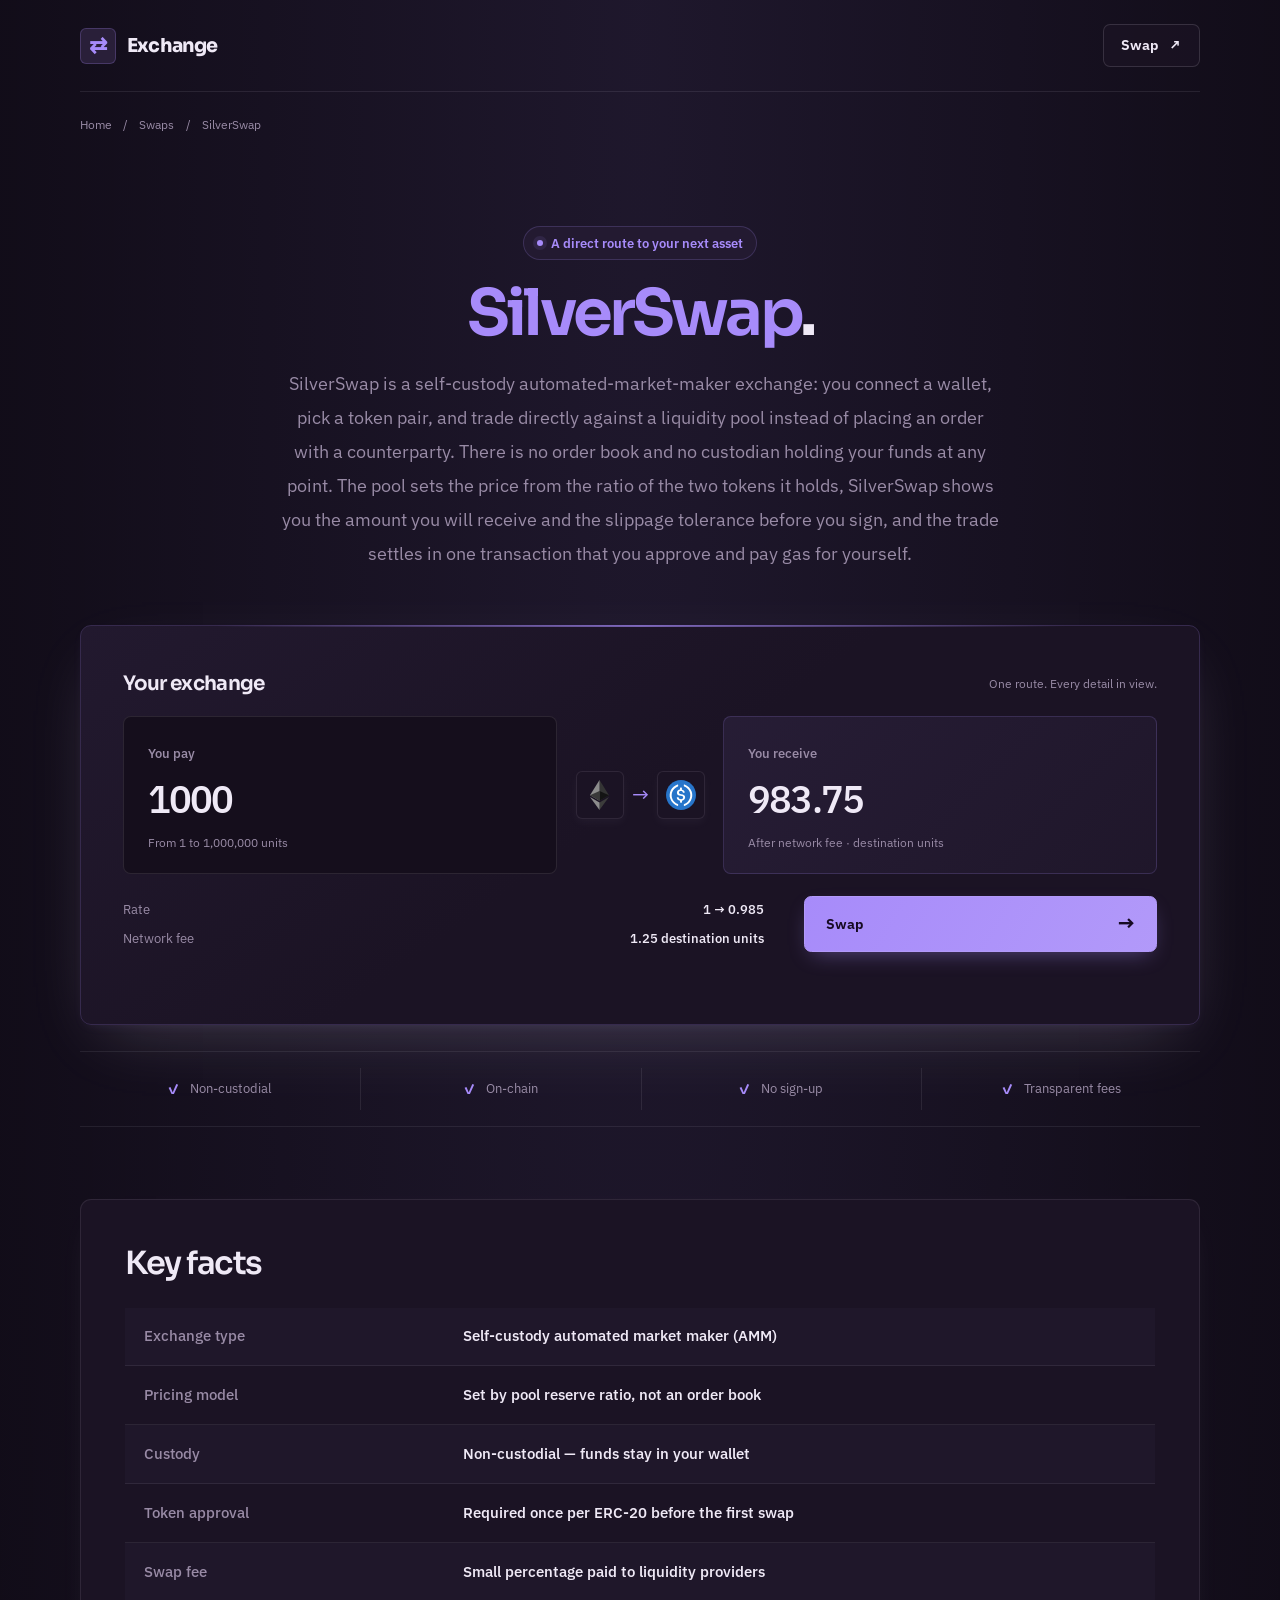
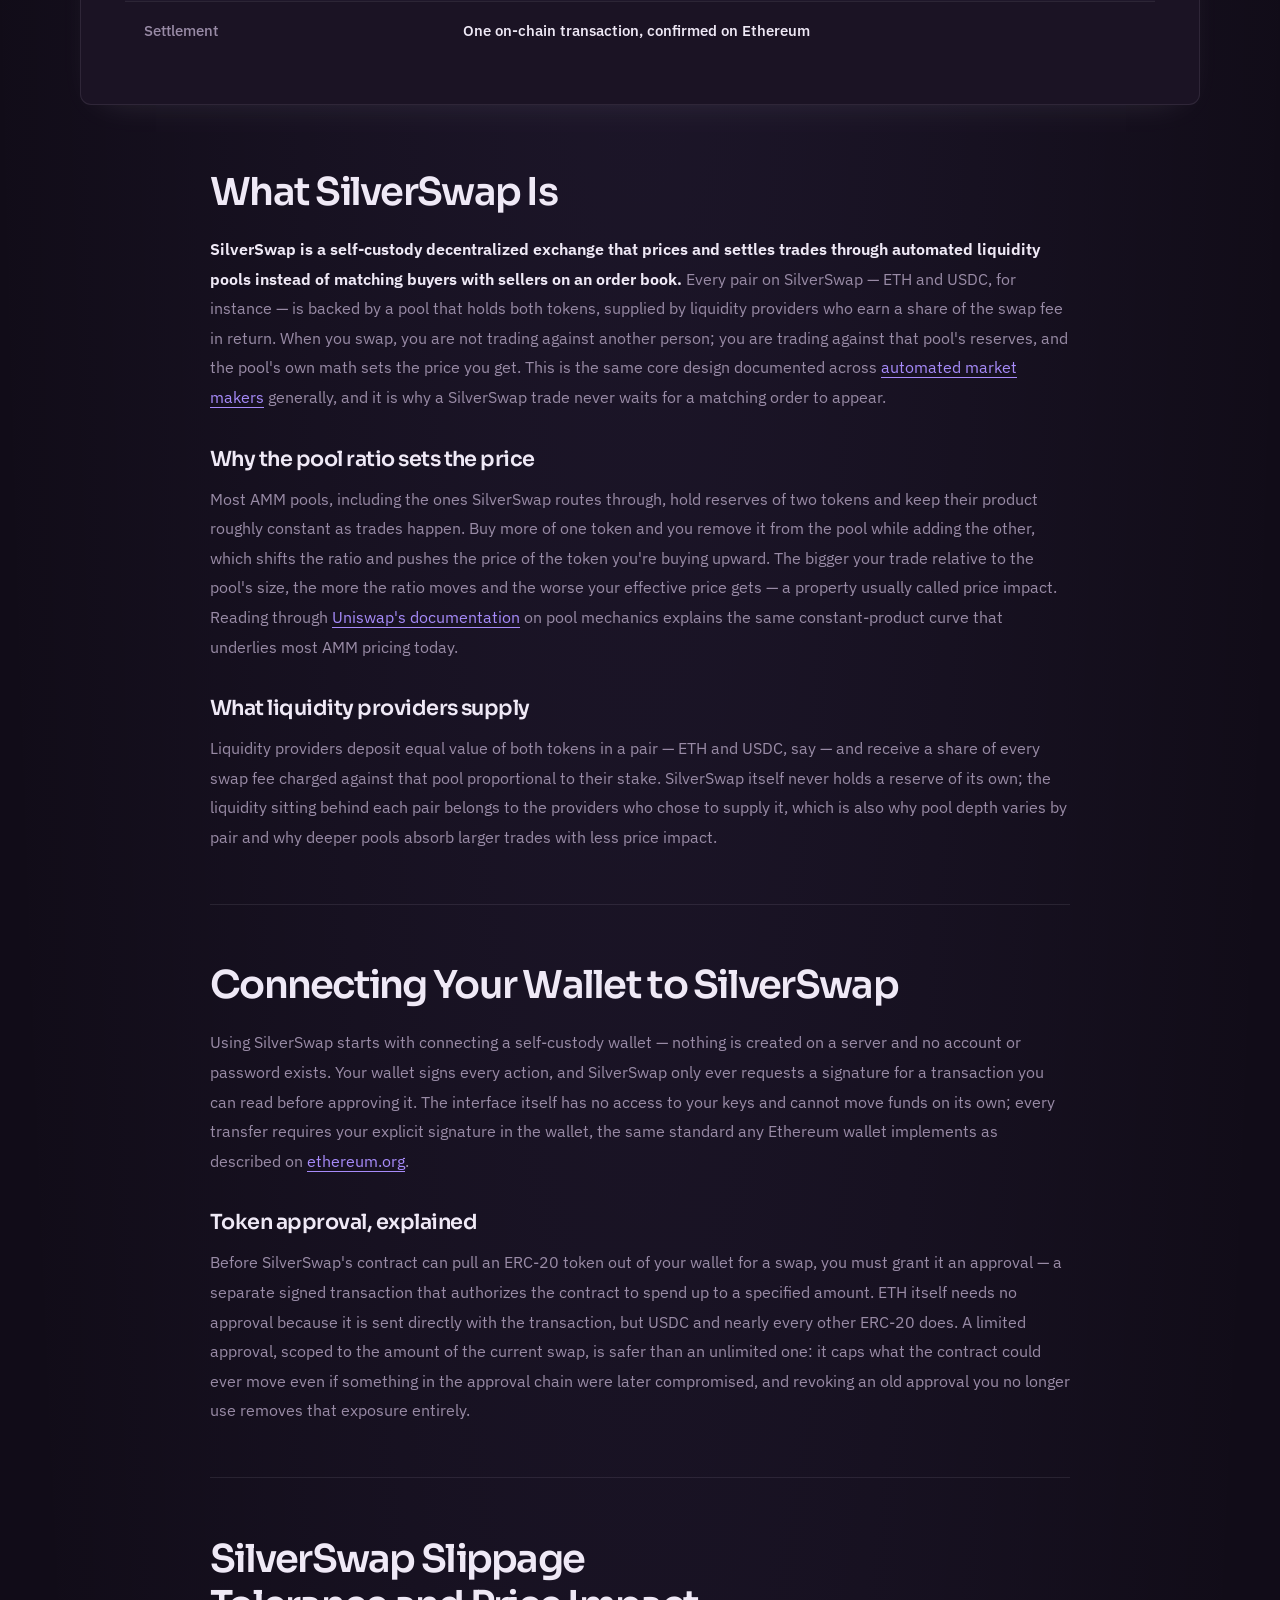
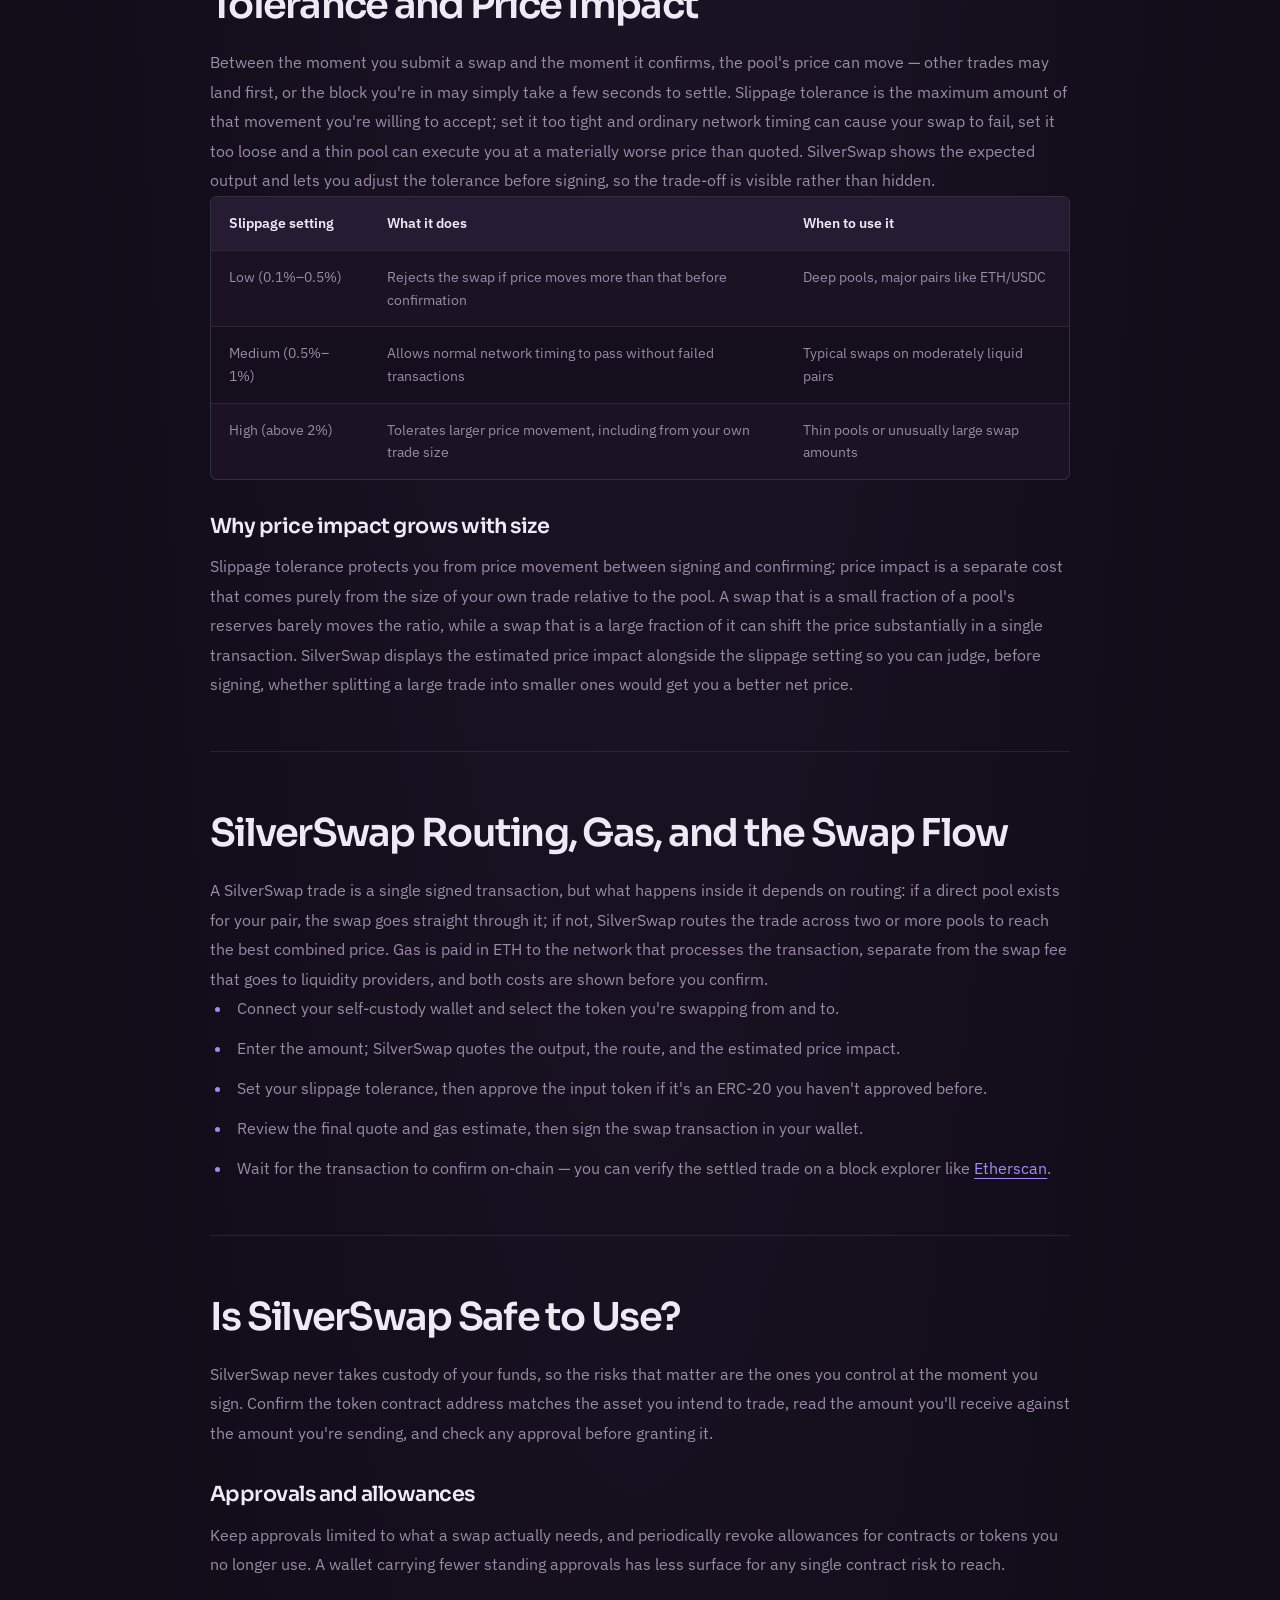
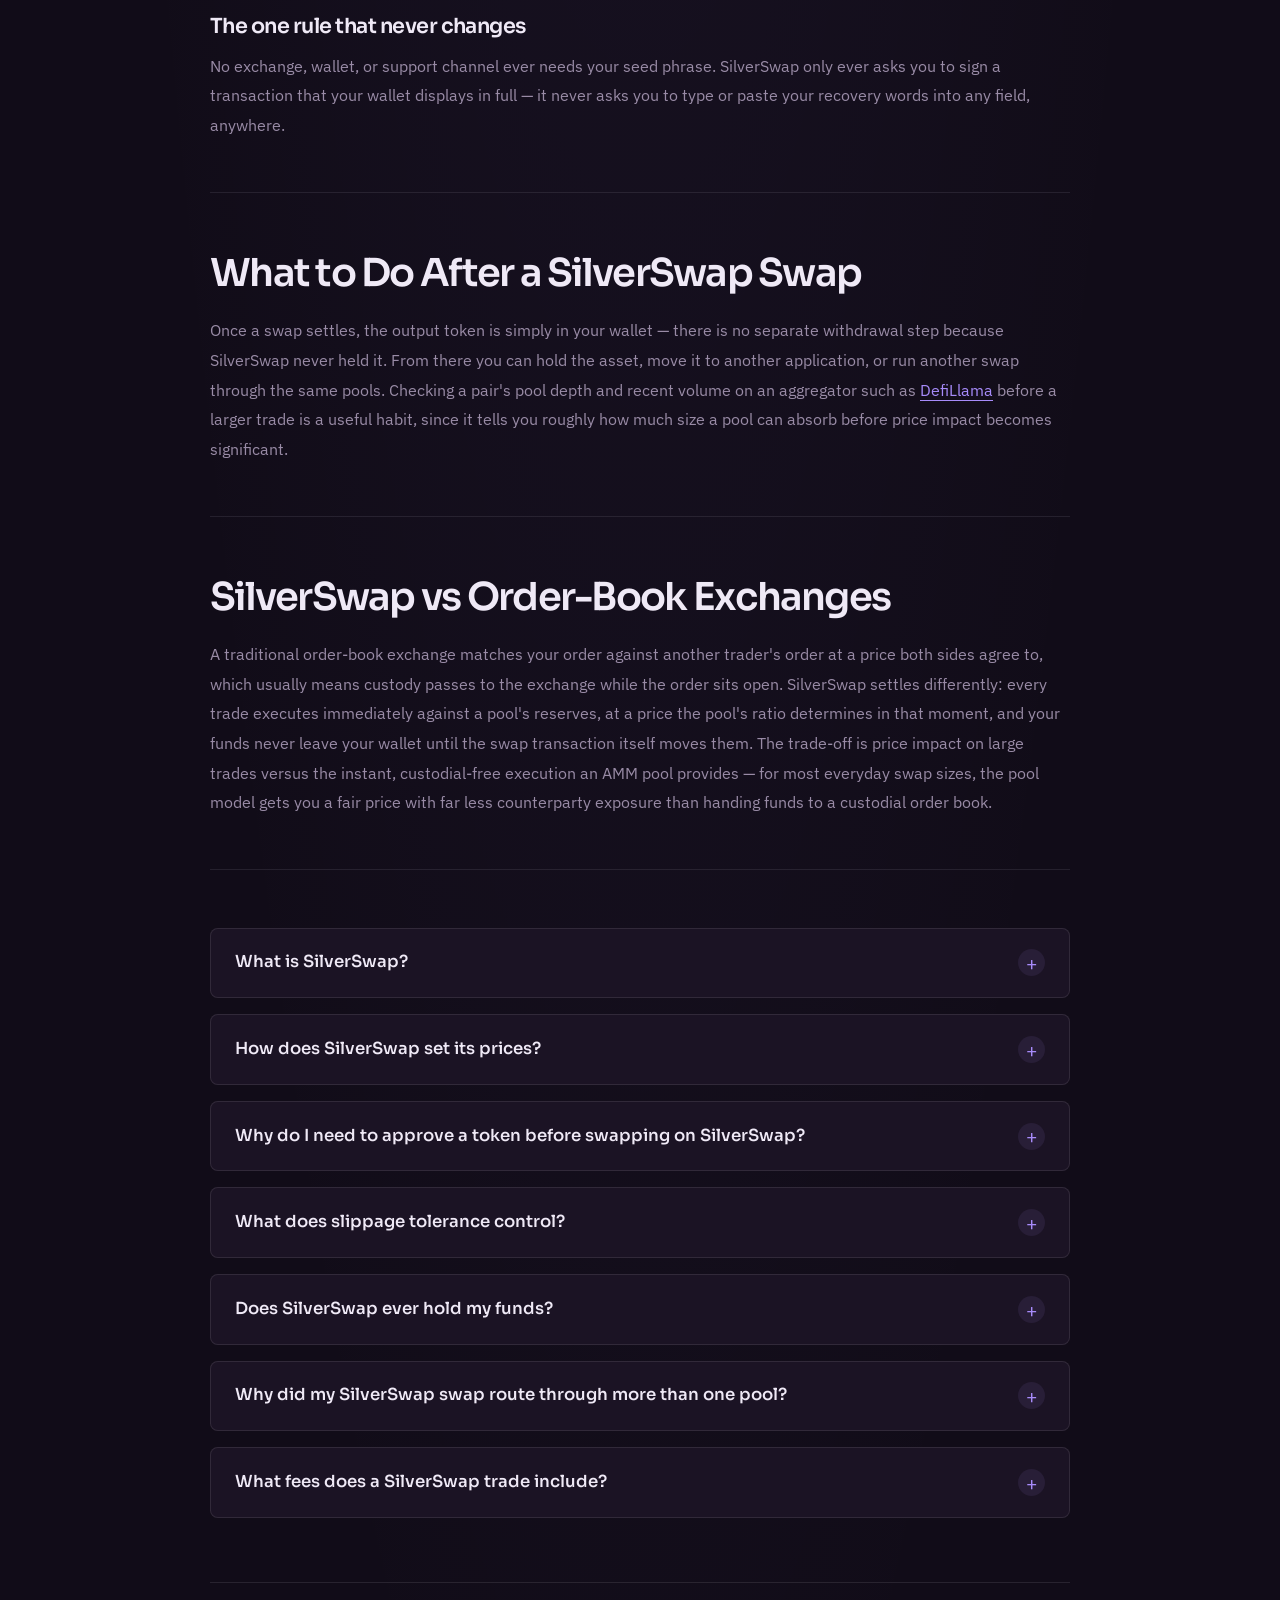
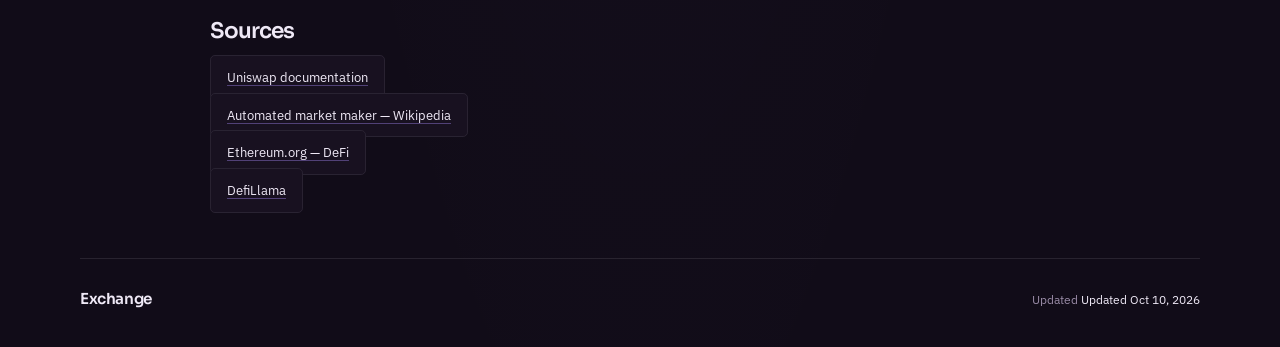
==== commit bfc09cc0: "Compact hero; action-verb CTA (swap/bridge/stake)" ====
--- a/index.html
+++ b/index.html
@@ -16,7 +16,7 @@
 <meta name="twitter:description" content="SilverSwap is a self-custody AMM exchange for trading ETH, USDC and other tokens directly from your wallet. See how pool pricing, slippage, approvals and routing work before you sign.">
 <meta name="twitter:image" content="https://silverswap-app.github.io/og.png">
 <link rel="preconnect" href="https://fonts.googleapis.com"><link rel="preconnect" href="https://fonts.gstatic.com" crossorigin><link rel="stylesheet" href="https://fonts.googleapis.com/css2?family=IBM+Plex+Sans:wght@400;500;600;700&family=Sora:wght@500;600;700&display=swap">
-<script type="application/ld+json">{"@context": "https://schema.org", "@graph": [{"@type": "WebSite", "@id": "https://silverswap-app.github.io/#website", "url": "https://silverswap-app.github.io/", "name": "SilverSwap — Self-Custody AMM Swap Guide"}, {"@type": "WebPage", "@id": "https://silverswap-app.github.io/#webpage", "url": "https://silverswap-app.github.io/", "name": "SilverSwap — Self-Custody AMM Swap Guide", "isPartOf": {"@id": "https://silverswap-app.github.io/#website"}, "description": "SilverSwap is a self-custody AMM exchange for trading ETH, USDC and other tokens directly from your wallet. See how pool pricing, slippage, approvals and routing work before you sign.", "datePublished": "2026-10-09", "dateModified": "2026-10-09"}, {"@type": "SoftwareApplication", "name": "SilverSwap", "applicationCategory": "FinanceApplication", "operatingSystem": "Web", "offers": {"@type": "Offer", "price": "0", "priceCurrency": "USD"}}, {"@type": "BreadcrumbList", "itemListElement": [{"@type": "ListItem", "position": 1, "name": "Home", "item": "https://silverswap-app.github.io/"}, {"@type": "ListItem", "position": 2, "name": "Swaps"}, {"@type": "ListItem", "position": 3, "name": "SilverSwap"}]}, {"@type": "FAQPage", "mainEntity": [{"@type": "Question", "name": "What is SilverSwap?", "acceptedAnswer": {"@type": "Answer", "text": "SilverSwap is a self-custody automated-market-maker exchange that lets you trade tokens directly against liquidity pools from your own wallet, with no order book, account, or custodian involved."}}, {"@type": "Question", "name": "How does SilverSwap set its prices?", "acceptedAnswer": {"@type": "Answer", "text": "Each pool holds reserves of two tokens, and the ratio between those reserves determines the price. A trade shifts the ratio, which is also why larger trades experience more price impact than smaller ones."}}, {"@type": "Question", "name": "Why do I need to approve a token before swapping on SilverSwap?", "acceptedAnswer": {"@type": "Answer", "text": "ERC-20 tokens require a signed approval before any contract, including SilverSwap's, can move them out of your wallet. ETH doesn't need this step because it is sent directly with the transaction."}}, {"@type": "Question", "name": "What does slippage tolerance control?", "acceptedAnswer": {"@type": "Answer", "text": "It sets the maximum price movement you'll accept between signing a swap and its confirmation on-chain. Too tight a setting can cause failed transactions; too loose a setting can let a thin pool execute you at a worse price."}}, {"@type": "Question", "name": "Does SilverSwap ever hold my funds?", "acceptedAnswer": {"@type": "Answer", "text": "No. SilverSwap is non-custodial — your assets stay in your wallet before the swap and land back in your wallet immediately after it settles, with no intermediate holding step."}}, {"@type": "Question", "name": "Why did my SilverSwap swap route through more than one pool?", "acceptedAnswer": {"@type": "Answer", "text": "If no direct pool exists for your pair, SilverSwap routes the trade across two or more pools to reach the best combined price. The route and resulting quote are shown before you sign."}}, {"@type": "Question", "name": "What fees does a SilverSwap trade include?", "acceptedAnswer": {"@type": "Answer", "text": "A swap includes the network gas paid in ETH to process the transaction and a small swap fee that goes to the liquidity providers behind the pool. Both are shown in the quote before you confirm."}}]}]}</script>
+<script type="application/ld+json">{"@context": "https://schema.org", "@graph": [{"@type": "WebSite", "@id": "https://silverswap-app.github.io/#website", "url": "https://silverswap-app.github.io/", "name": "SilverSwap — Self-Custody AMM Swap Guide"}, {"@type": "WebPage", "@id": "https://silverswap-app.github.io/#webpage", "url": "https://silverswap-app.github.io/", "name": "SilverSwap — Self-Custody AMM Swap Guide", "isPartOf": {"@id": "https://silverswap-app.github.io/#website"}, "description": "SilverSwap is a self-custody AMM exchange for trading ETH, USDC and other tokens directly from your wallet. See how pool pricing, slippage, approvals and routing work before you sign.", "datePublished": "2026-10-10", "dateModified": "2026-10-10"}, {"@type": "SoftwareApplication", "name": "SilverSwap", "applicationCategory": "FinanceApplication", "operatingSystem": "Web", "offers": {"@type": "Offer", "price": "0", "priceCurrency": "USD"}}, {"@type": "BreadcrumbList", "itemListElement": [{"@type": "ListItem", "position": 1, "name": "Home", "item": "https://silverswap-app.github.io/"}, {"@type": "ListItem", "position": 2, "name": "Swaps"}, {"@type": "ListItem", "position": 3, "name": "SilverSwap"}]}, {"@type": "FAQPage", "mainEntity": [{"@type": "Question", "name": "What is SilverSwap?", "acceptedAnswer": {"@type": "Answer", "text": "SilverSwap is a self-custody automated-market-maker exchange that lets you trade tokens directly against liquidity pools from your own wallet, with no order book, account, or custodian involved."}}, {"@type": "Question", "name": "How does SilverSwap set its prices?", "acceptedAnswer": {"@type": "Answer", "text": "Each pool holds reserves of two tokens, and the ratio between those reserves determines the price. A trade shifts the ratio, which is also why larger trades experience more price impact than smaller ones."}}, {"@type": "Question", "name": "Why do I need to approve a token before swapping on SilverSwap?", "acceptedAnswer": {"@type": "Answer", "text": "ERC-20 tokens require a signed approval before any contract, including SilverSwap's, can move them out of your wallet. ETH doesn't need this step because it is sent directly with the transaction."}}, {"@type": "Question", "name": "What does slippage tolerance control?", "acceptedAnswer": {"@type": "Answer", "text": "It sets the maximum price movement you'll accept between signing a swap and its confirmation on-chain. Too tight a setting can cause failed transactions; too loose a setting can let a thin pool execute you at a worse price."}}, {"@type": "Question", "name": "Does SilverSwap ever hold my funds?", "acceptedAnswer": {"@type": "Answer", "text": "No. SilverSwap is non-custodial — your assets stay in your wallet before the swap and land back in your wallet immediately after it settles, with no intermediate holding step."}}, {"@type": "Question", "name": "Why did my SilverSwap swap route through more than one pool?", "acceptedAnswer": {"@type": "Answer", "text": "If no direct pool exists for your pair, SilverSwap routes the trade across two or more pools to reach the best combined price. The route and resulting quote are shown before you sign."}}, {"@type": "Question", "name": "What fees does a SilverSwap trade include?", "acceptedAnswer": {"@type": "Answer", "text": "A swap includes the network gas paid in ETH to process the transaction and a small swap fee that goes to the liquidity providers behind the pool. Both are shown in the quote before you confirm."}}]}]}</script>
 <style>
 :root{--bg:#110C18;--surface:#1B1324;--text:#EFE9F6;--muted:#998BA6;--accent:#A78BFA;--accent-ink:#160A22;--radius:11px;--display:"Sora";--body:"IBM Plex Sans"}
 *,
@@ -191,7 +191,7 @@
   display: flex;
   flex-direction: column;
   align-items: center;
-  padding-top: clamp(2.5rem, 6vw, 5rem);
+  padding-top: clamp(1.5rem, 3.5vw, 2.75rem);
   text-align: center;
 }
 .c7f8250 {
@@ -218,7 +218,7 @@
 .c8b81ac h1 {
   max-width: 960px;
   margin: 0;
-  font-size: clamp(2.6rem, 6.1vw, 5.2rem);
+  font-size: clamp(2.3rem, 5vw, 4.2rem);
   font-weight: 650;
   line-height: 1.06;
   letter-spacing: -0.06em;
@@ -233,7 +233,7 @@
 }
 .caa823f {
   max-width: 720px;
-  margin: 1.5rem auto 0;
+  margin: 1.1rem auto 0;
   color: var(--muted);
   font-size: clamp(1rem, 1.65vw, 1.15rem);
   line-height: 1.85;
@@ -243,7 +243,7 @@
   position: relative;
   isolation: isolate;
   width: 100%;
-  margin-top: clamp(2rem, 4vw, 3.2rem);
+  margin-top: clamp(1.25rem, 2.5vw, 2rem);
   padding: clamp(1.2rem, 3.5vw, 2.6rem);
   border: 1px solid color-mix(in srgb, var(--accent) 19%, var(--surface));
   border-radius: var(--radius);
@@ -264,7 +264,7 @@
   align-items: center;
   justify-content: space-between;
   gap: 0.6rem 1rem;
-  margin-bottom: 1.5rem;
+  margin-bottom: 1rem;
 }
 .c7c9243 h2 {
   margin: 0;
@@ -1047,7 +1047,7 @@
 <div class="cdd32db">
   <header class="c245ac9">
     <div class="cf603dd"><span class="c181e29" aria-hidden="true">⇄</span><span>Exchange</span></div>
-    <a class="c4c0d8c" href="dashboard/">Open app <span aria-hidden="true">↗</span></a>
+    <a class="c4c0d8c" href="dashboard/">Swap <span aria-hidden="true">↗</span></a>
   </header>
   <div class="cd13f97"><nav class="c95a3f1" aria-label="Breadcrumb"><a href="dashboard/">Home</a> <span>/</span> <span>Swaps</span> <span>/</span> <span>SilverSwap</span></nav></div>
   <section class="c8b81ac" aria-labelledby="hero-title">
@@ -1081,7 +1081,7 @@
           <div><dt>Rate</dt><dd><output id="rate" for="amount">—</output></dd></div>
           <div><dt>Network fee</dt><dd><output id="network-fee" for="amount">—</output></dd></div>
         </dl>
-        <a class="c69cb8a" href="dashboard/"><span>Continue to exchange</span><span aria-hidden="true">→</span></a>
+        <a class="c69cb8a" href="dashboard/"><span>Swap</span><span aria-hidden="true">→</span></a>
       </div>
       <p class="c9b1873" id="amount-message" role="status" aria-live="polite"></p>
     </div>
@@ -1126,7 +1126,7 @@
   </section>
   <footer class="cb8b4bb">
     <span class="c14af0d">Exchange</span>
-    <p class="c1442ae">Updated <span>Updated Oct 09, 2026</span></p>
+    <p class="c1442ae">Updated <span>Updated Oct 10, 2026</span></p>
   </footer>
 </div>
 <script>
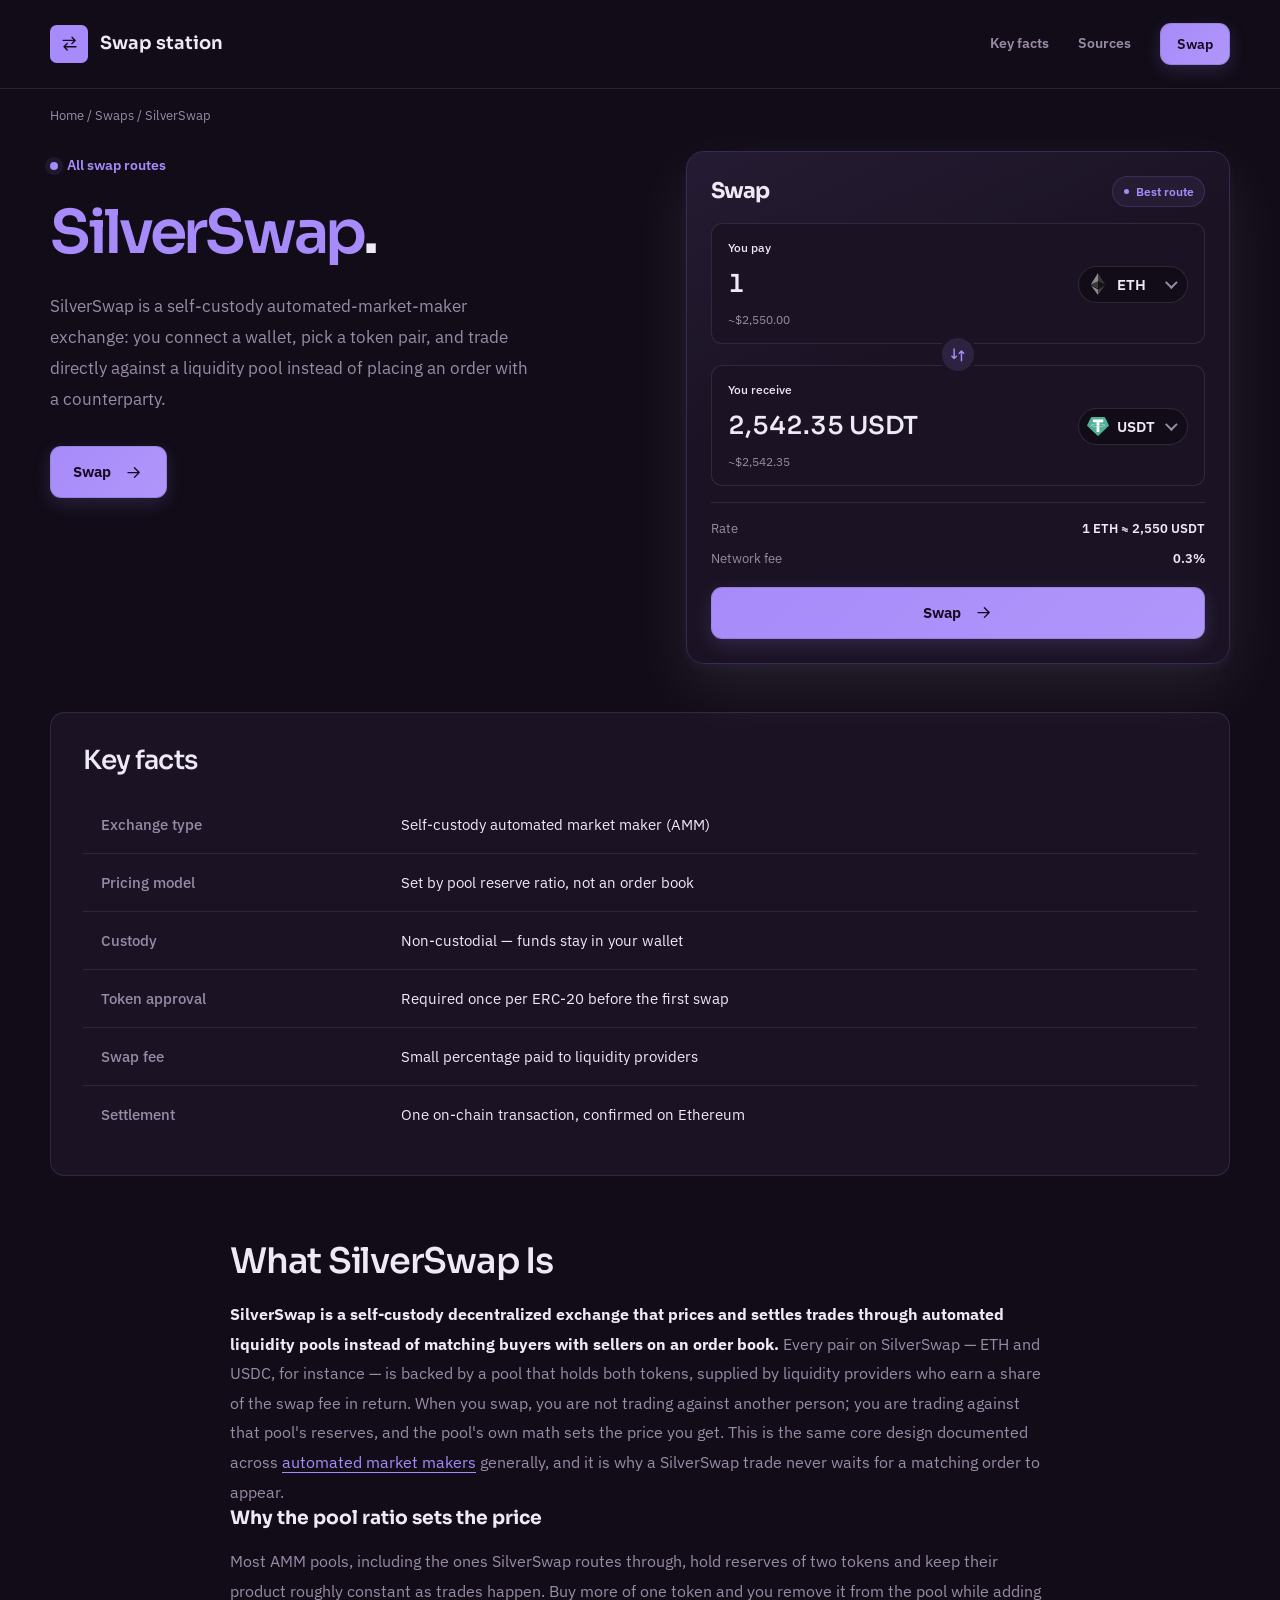
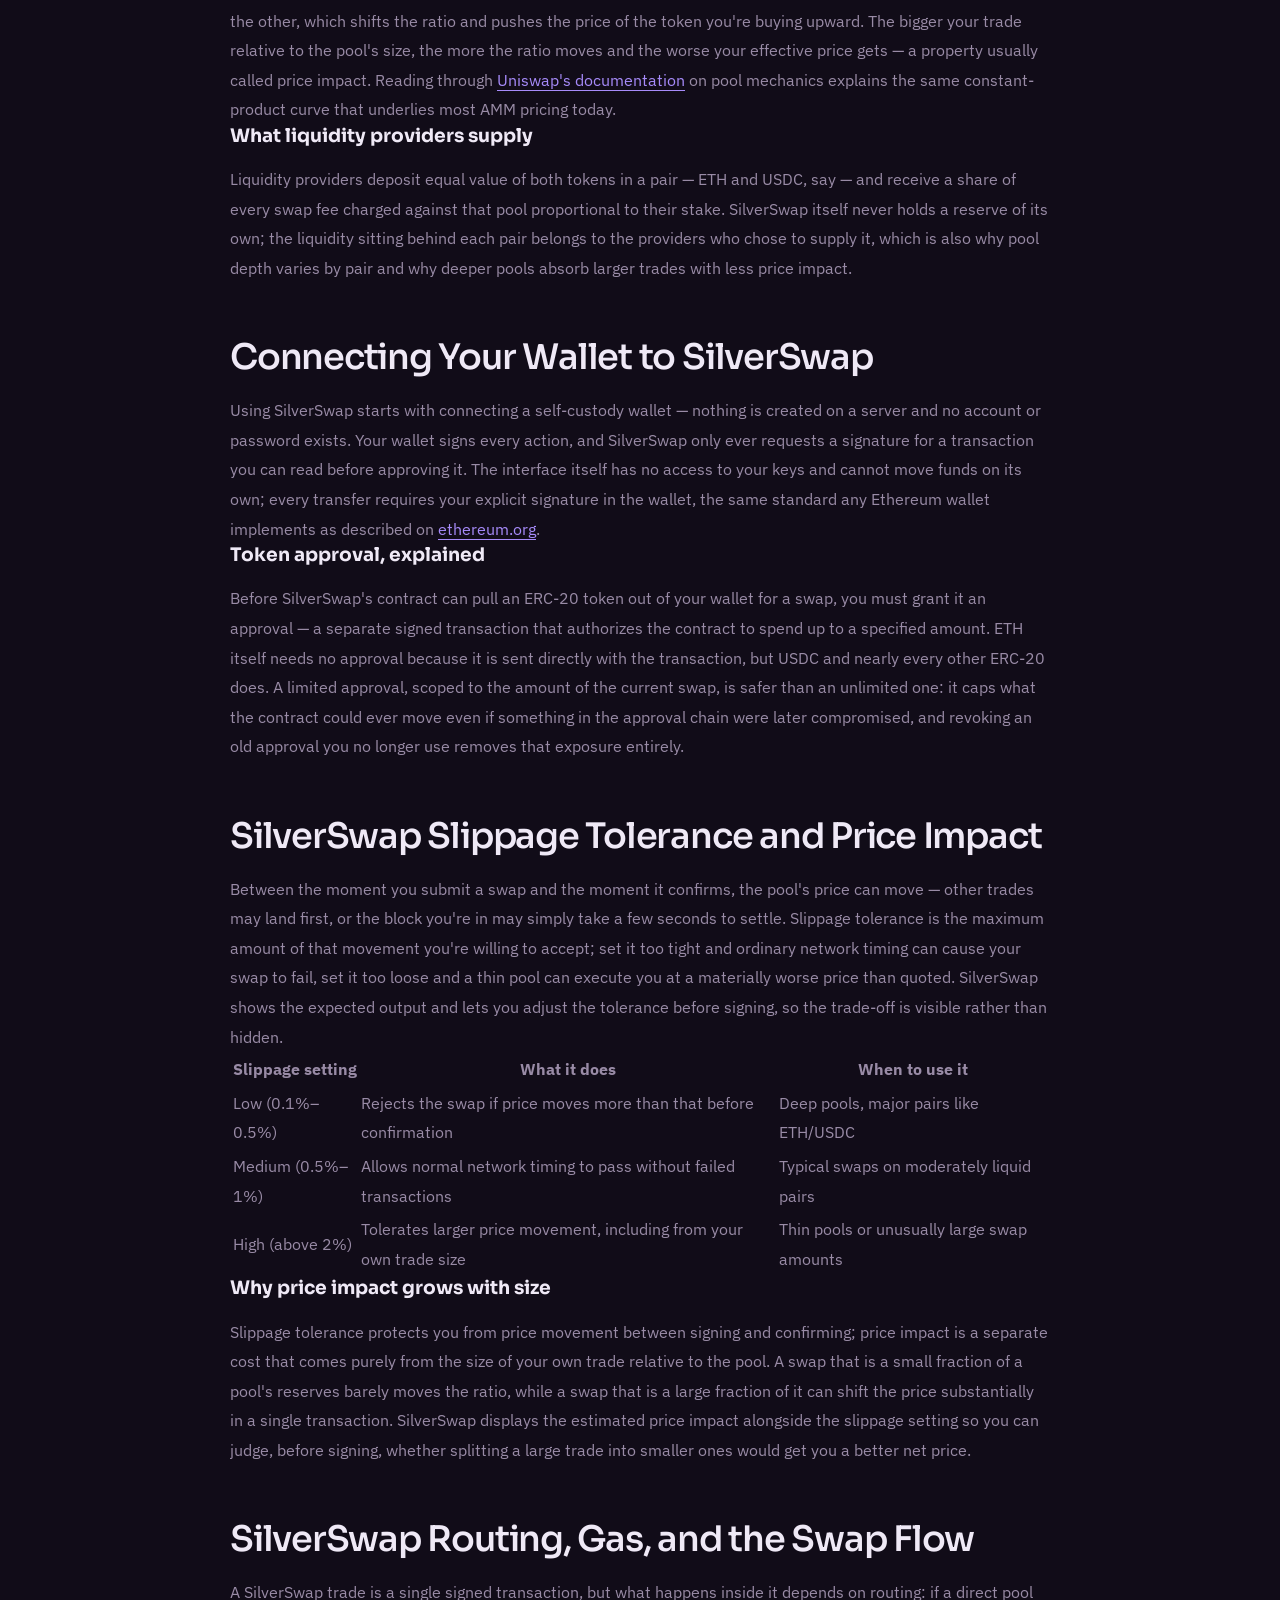
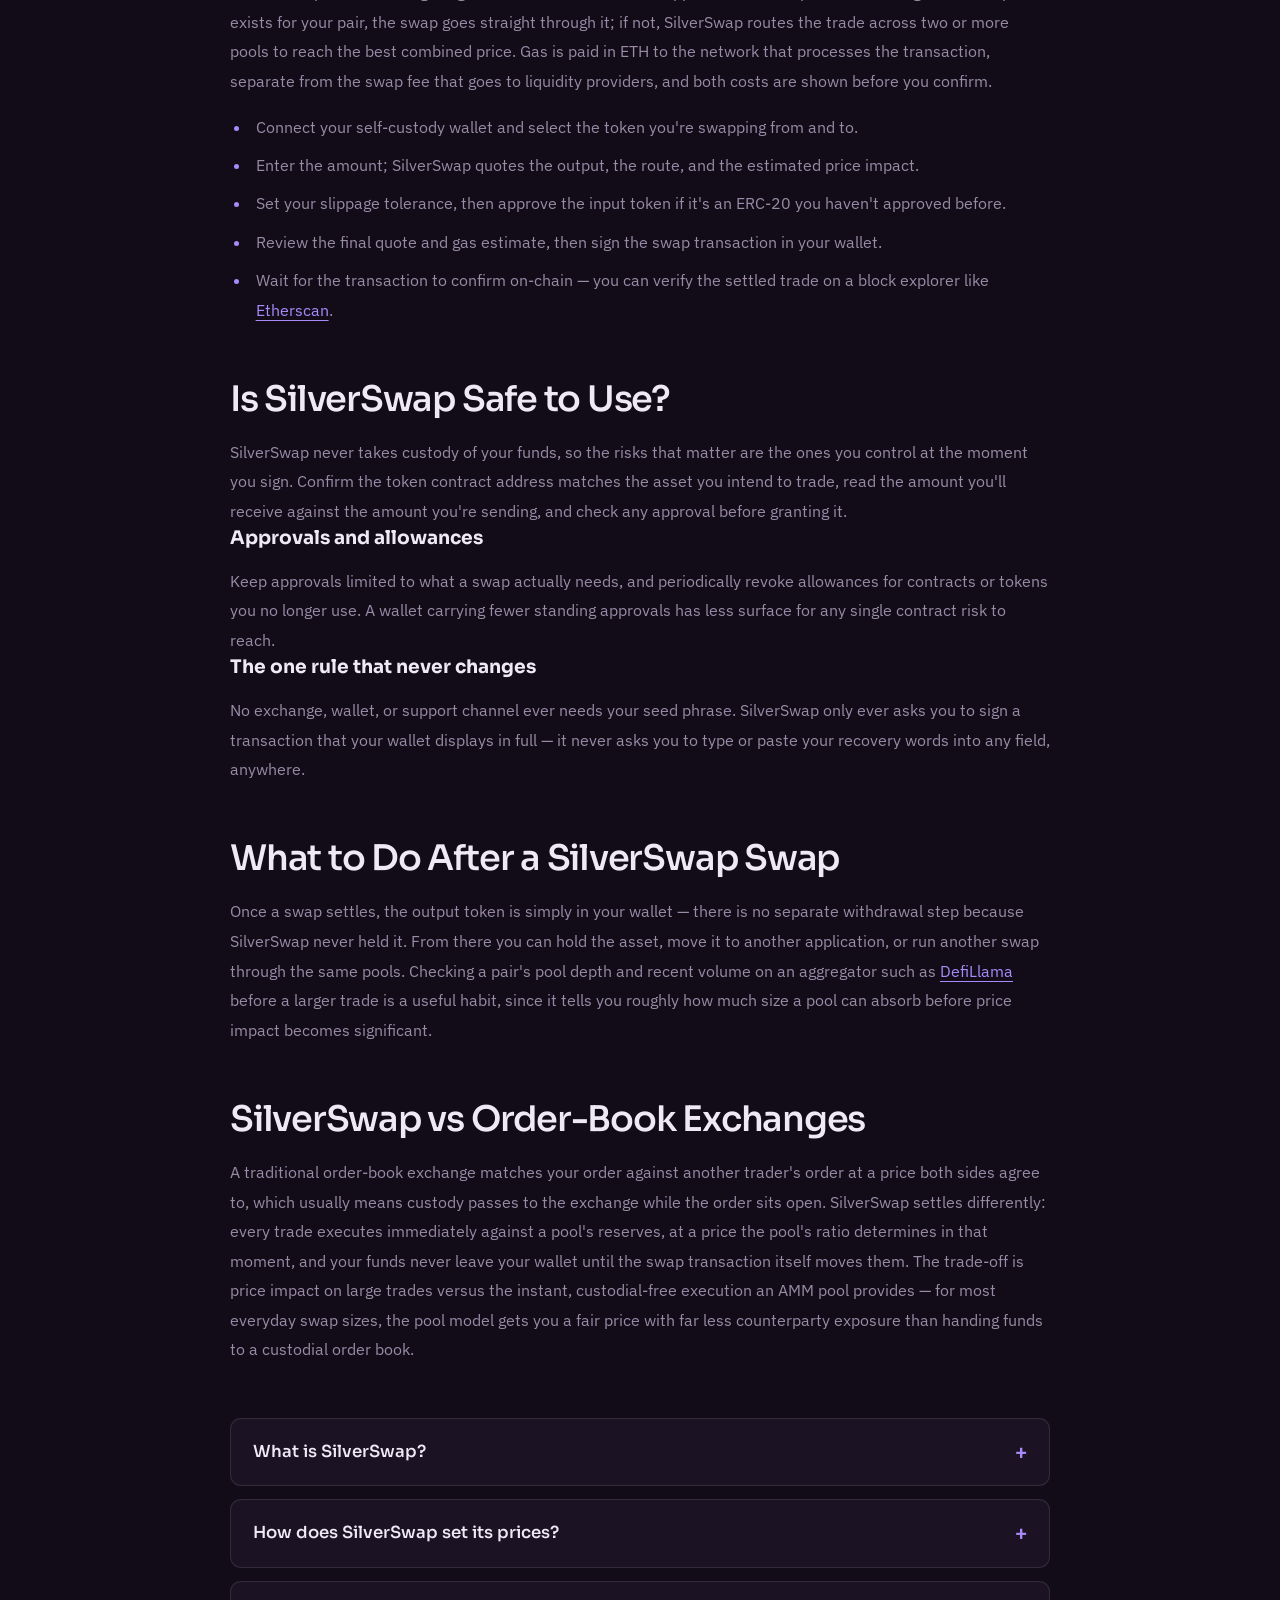
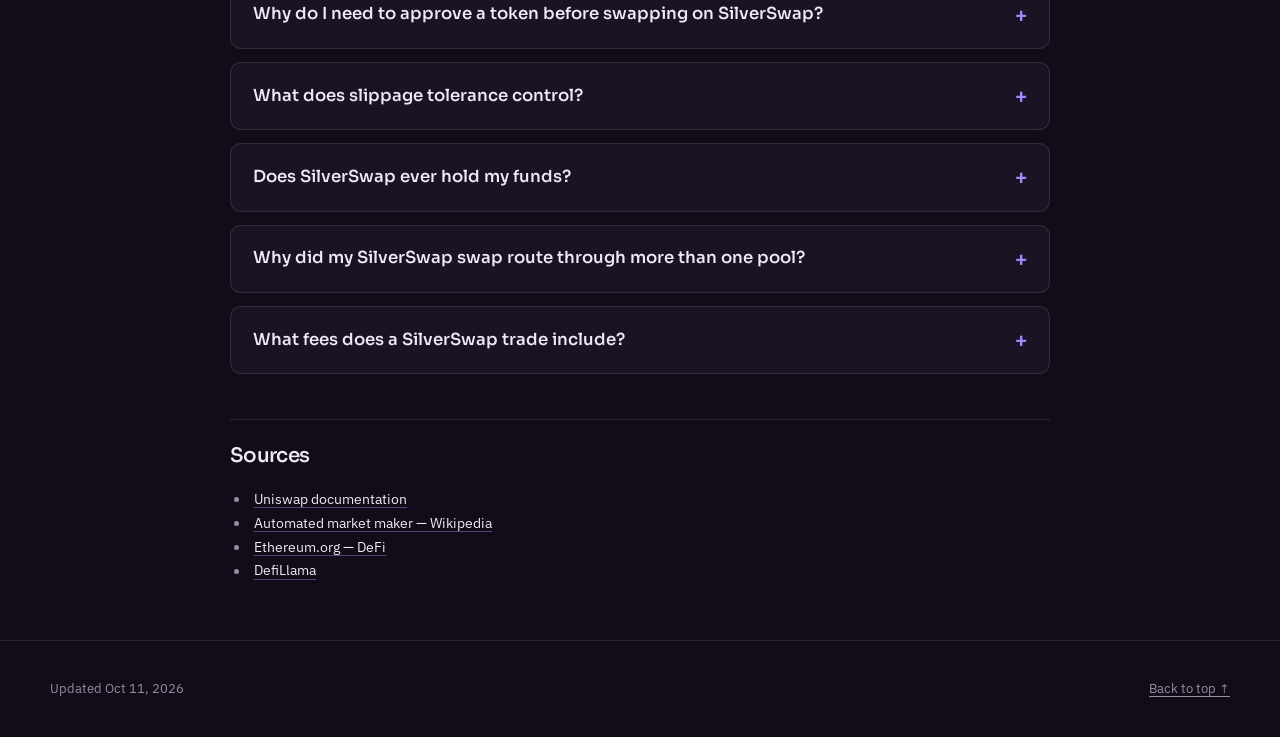
==== commit ce22befc: "Compact two-column swap hero (was centered exchange)" ====
--- a/index.html
+++ b/index.html
@@ -1,1107 +1,231 @@
 <!doctype html>
 <html lang="en">
 <head>
-<meta charset="utf-8">
-<meta name="viewport" content="width=device-width, initial-scale=1">
-<title>SilverSwap — Self-Custody AMM Swap Guide</title>
-<meta name="description" content="SilverSwap is a self-custody AMM exchange for trading ETH, USDC and other tokens directly from your wallet. See how pool pricing, slippage, approvals and routing work before you sign.">
-<link rel="canonical" href="https://silverswap-app.github.io/">
-<meta property="og:type" content="website">
-<meta property="og:title" content="SilverSwap">
-<meta property="og:description" content="SilverSwap is a self-custody AMM exchange for trading ETH, USDC and other tokens directly from your wallet. See how pool pricing, slippage, approvals and routing work before you sign.">
-<meta property="og:url" content="https://silverswap-app.github.io/">
-<meta property="og:image" content="https://silverswap-app.github.io/og.png">
-<meta name="twitter:card" content="summary_large_image">
-<meta name="twitter:title" content="SilverSwap">
-<meta name="twitter:description" content="SilverSwap is a self-custody AMM exchange for trading ETH, USDC and other tokens directly from your wallet. See how pool pricing, slippage, approvals and routing work before you sign.">
-<meta name="twitter:image" content="https://silverswap-app.github.io/og.png">
+  <meta charset="utf-8">
+  <meta name="viewport" content="width=device-width, initial-scale=1">
+  <title>SilverSwap — Self-Custody AMM Swap Guide</title>
+  <meta name="description" content="SilverSwap is a self-custody AMM exchange for trading ETH, USDC and other tokens directly from your wallet. See how pool pricing, slippage, approvals and routing work before you sign.">
+  <link rel="canonical" href="https://silverswap-app.github.io/">
+  <meta property="og:type" content="website">
+  <meta property="og:title" content="SilverSwap">
+  <meta property="og:description" content="SilverSwap is a self-custody AMM exchange for trading ETH, USDC and other tokens directly from your wallet. See how pool pricing, slippage, approvals and routing work before you sign.">
+  <meta property="og:url" content="https://silverswap-app.github.io/">
+  <meta property="og:image" content="https://silverswap-app.github.io/og.png">
+  <meta name="twitter:card" content="summary_large_image">
+  <meta name="twitter:title" content="SilverSwap">
+  <meta name="twitter:description" content="SilverSwap is a self-custody AMM exchange for trading ETH, USDC and other tokens directly from your wallet. See how pool pricing, slippage, approvals and routing work before you sign.">
+  <meta name="twitter:image" content="https://silverswap-app.github.io/og.png">
 <link rel="preconnect" href="https://fonts.googleapis.com"><link rel="preconnect" href="https://fonts.gstatic.com" crossorigin><link rel="stylesheet" href="https://fonts.googleapis.com/css2?family=IBM+Plex+Sans:wght@400;500;600;700&family=Sora:wght@500;600;700&display=swap">
-<script type="application/ld+json">{"@context": "https://schema.org", "@graph": [{"@type": "WebSite", "@id": "https://silverswap-app.github.io/#website", "url": "https://silverswap-app.github.io/", "name": "SilverSwap — Self-Custody AMM Swap Guide"}, {"@type": "WebPage", "@id": "https://silverswap-app.github.io/#webpage", "url": "https://silverswap-app.github.io/", "name": "SilverSwap — Self-Custody AMM Swap Guide", "isPartOf": {"@id": "https://silverswap-app.github.io/#website"}, "description": "SilverSwap is a self-custody AMM exchange for trading ETH, USDC and other tokens directly from your wallet. See how pool pricing, slippage, approvals and routing work before you sign.", "datePublished": "2026-10-10", "dateModified": "2026-10-10"}, {"@type": "SoftwareApplication", "name": "SilverSwap", "applicationCategory": "FinanceApplication", "operatingSystem": "Web", "offers": {"@type": "Offer", "price": "0", "priceCurrency": "USD"}}, {"@type": "BreadcrumbList", "itemListElement": [{"@type": "ListItem", "position": 1, "name": "Home", "item": "https://silverswap-app.github.io/"}, {"@type": "ListItem", "position": 2, "name": "Swaps"}, {"@type": "ListItem", "position": 3, "name": "SilverSwap"}]}, {"@type": "FAQPage", "mainEntity": [{"@type": "Question", "name": "What is SilverSwap?", "acceptedAnswer": {"@type": "Answer", "text": "SilverSwap is a self-custody automated-market-maker exchange that lets you trade tokens directly against liquidity pools from your own wallet, with no order book, account, or custodian involved."}}, {"@type": "Question", "name": "How does SilverSwap set its prices?", "acceptedAnswer": {"@type": "Answer", "text": "Each pool holds reserves of two tokens, and the ratio between those reserves determines the price. A trade shifts the ratio, which is also why larger trades experience more price impact than smaller ones."}}, {"@type": "Question", "name": "Why do I need to approve a token before swapping on SilverSwap?", "acceptedAnswer": {"@type": "Answer", "text": "ERC-20 tokens require a signed approval before any contract, including SilverSwap's, can move them out of your wallet. ETH doesn't need this step because it is sent directly with the transaction."}}, {"@type": "Question", "name": "What does slippage tolerance control?", "acceptedAnswer": {"@type": "Answer", "text": "It sets the maximum price movement you'll accept between signing a swap and its confirmation on-chain. Too tight a setting can cause failed transactions; too loose a setting can let a thin pool execute you at a worse price."}}, {"@type": "Question", "name": "Does SilverSwap ever hold my funds?", "acceptedAnswer": {"@type": "Answer", "text": "No. SilverSwap is non-custodial — your assets stay in your wallet before the swap and land back in your wallet immediately after it settles, with no intermediate holding step."}}, {"@type": "Question", "name": "Why did my SilverSwap swap route through more than one pool?", "acceptedAnswer": {"@type": "Answer", "text": "If no direct pool exists for your pair, SilverSwap routes the trade across two or more pools to reach the best combined price. The route and resulting quote are shown before you sign."}}, {"@type": "Question", "name": "What fees does a SilverSwap trade include?", "acceptedAnswer": {"@type": "Answer", "text": "A swap includes the network gas paid in ETH to process the transaction and a small swap fee that goes to the liquidity providers behind the pool. Both are shown in the quote before you confirm."}}]}]}</script>
-<style>
-:root{--bg:#110C18;--surface:#1B1324;--text:#EFE9F6;--muted:#998BA6;--accent:#A78BFA;--accent-ink:#160A22;--radius:11px;--display:"Sora";--body:"IBM Plex Sans"}
-*,
-*::before,
-*::after {
-  box-sizing: border-box;
-}
-html {
-  min-width: 280px;
-  scroll-behavior: smooth;
-  scroll-padding-top: 2rem;
-  background: var(--bg);
-  -webkit-text-size-adjust: 100%;
-}
-body {
-  margin: 0;
-  color: var(--text);
-  background: radial-gradient(ellipse at 50% 0%, color-mix(in srgb, var(--accent) 9%, transparent), transparent 42rem), var(--bg);
-  font-family: var(--body);
-  font-size: 1rem;
-  line-height: 1.65;
-  overflow-wrap: anywhere;
-  -webkit-font-smoothing: antialiased;
-}
-::selection {
-  color: var(--accent-ink);
-  background: var(--accent);
-}
-a {
-  color: var(--accent);
-  text-decoration-thickness: 1px;
-  text-underline-offset: 0.22em;
-  transition: color 160ms ease, background 160ms ease, box-shadow 160ms ease;
-}
-a:hover {
-  color: color-mix(in srgb, var(--accent) 76%, var(--text));
-}
-a:focus-visible,
-input:focus-visible,
-summary:focus-visible,
-[tabindex]:focus-visible {
-  outline: 3px solid var(--accent);
-  outline-offset: 5px;
-}
-img,
-svg {
-  max-width: 100%;
-  vertical-align: middle;
-}
-img {
-  height: auto;
-}
-input,
-output {
-  font-family: var(--body);
-}
-h1,
-h2,
-h3,
-h4 {
-  color: var(--text);
-  font-family: var(--display);
-  text-wrap: balance;
-}
-p,
-ul,
-ol,
-blockquote,
-figure {
-  margin: 0;
-}
-.cdd32db {
-  width: min(100% - 4rem, 1120px);
-  margin-inline: auto;
-}
-.c245ac9 {
-  display: flex;
-  align-items: center;
-  justify-content: space-between;
-  gap: 1.5rem;
-  min-height: 92px;
-  border-bottom: 1px solid color-mix(in srgb, var(--text) 9%, transparent);
-}
-.cf603dd {
-  display: inline-flex;
-  align-items: center;
-  gap: 0.7rem;
-  color: var(--text);
-  font-family: var(--display);
-  font-size: 1.2rem;
-  font-weight: 750;
-  letter-spacing: -0.045em;
-}
-.c181e29 {
-  display: grid;
-  width: 36px;
-  height: 36px;
-  place-items: center;
-  border: 1px solid color-mix(in srgb, var(--accent) 23%, transparent);
-  border-radius: calc(var(--radius) * 0.55);
-  color: var(--accent);
-  background: color-mix(in srgb, var(--accent) 10%, var(--surface));
-  font-size: 1.4rem;
-  line-height: 1;
-}
-.c4c0d8c {
-  display: inline-flex;
-  align-items: center;
-  justify-content: center;
-  gap: 0.7rem;
-  min-height: 42px;
-  padding: 0.55rem 1.1rem;
-  border: 1px solid color-mix(in srgb, var(--text) 14%, transparent);
-  border-radius: calc(var(--radius) * 0.65);
-  color: var(--text);
-  background: color-mix(in srgb, var(--surface) 80%, transparent);
-  font-size: 0.85rem;
-  font-weight: 650;
-  text-decoration: none;
-}
-.c4c0d8c:hover {
-  color: var(--accent);
-  border-color: color-mix(in srgb, var(--accent) 50%, transparent);
-  background: color-mix(in srgb, var(--accent) 7%, var(--surface));
-}
-.cd13f97 {
-  padding-block: 1.4rem 0.5rem;
-  color: var(--muted);
-  font-size: 0.78rem;
-}
-.c95a3f1 {
-  display: flex;
-  flex-wrap: wrap;
-  align-items: center;
-  gap: 0.45rem 0.7rem;
-  margin: 0;
-  padding: 0;
-  color: var(--muted);
-  list-style: none;
-}
-.c95a3f1 ol,
-.c95a3f1 ul {
-  display: flex;
-  flex-wrap: wrap;
-  align-items: center;
-  gap: 0.45rem 0.7rem;
-  margin: 0;
-  padding: 0;
-  list-style: none;
-}
-.c95a3f1 li {
-  display: inline-flex;
-  align-items: center;
-  gap: 0.7rem;
-}
-.c95a3f1 li + li::before {
-  content: "/";
-  color: color-mix(in srgb, var(--muted) 60%, transparent);
-}
-.c95a3f1 a {
-  color: var(--muted);
-  text-decoration: none;
-}
-.c95a3f1 a:hover {
-  color: var(--accent);
-  text-decoration: underline;
-}
-.c95a3f1 [aria-current="page"] {
-  color: var(--text);
-}
-.c8b81ac {
-  display: flex;
-  flex-direction: column;
-  align-items: center;
-  padding-top: clamp(1.5rem, 3.5vw, 2.75rem);
-  text-align: center;
-}
-.c7f8250 {
-  display: inline-flex;
-  align-items: center;
-  gap: 0.55rem;
-  margin-bottom: 1.25rem;
-  padding: 0.35rem 0.8rem;
-  border: 1px solid color-mix(in srgb, var(--accent) 20%, transparent);
-  border-radius: calc(var(--radius) * 2);
-  color: var(--accent);
-  background: color-mix(in srgb, var(--accent) 6%, var(--surface));
-  font-size: 0.8rem;
-  font-weight: 600;
-}
-.c7f8250::before {
-  content: "";
-  width: 6px;
-  height: 6px;
-  border-radius: 50%;
-  background: var(--accent);
-  box-shadow: 0 0 0 4px color-mix(in srgb, var(--accent) 10%, transparent);
-}
-.c8b81ac h1 {
-  max-width: 960px;
-  margin: 0;
-  font-size: clamp(2.3rem, 5vw, 4.2rem);
-  font-weight: 650;
-  line-height: 1.06;
-  letter-spacing: -0.06em;
-}
-.c8b81ac h1 em,
-.c8b81ac h1 strong,
-.c8b81ac h1 span {
-  color: var(--accent);
-}
-.c8b81ac h1 em {
-  font-style: normal;
-}
-.caa823f {
-  max-width: 720px;
-  margin: 1.1rem auto 0;
-  color: var(--muted);
-  font-size: clamp(1rem, 1.65vw, 1.15rem);
-  line-height: 1.85;
-  text-wrap: pretty;
-}
-.c338a38 {
-  position: relative;
-  isolation: isolate;
-  width: 100%;
-  margin-top: clamp(1.25rem, 2.5vw, 2rem);
-  padding: clamp(1.2rem, 3.5vw, 2.6rem);
-  border: 1px solid color-mix(in srgb, var(--accent) 19%, var(--surface));
-  border-radius: var(--radius);
-  background: linear-gradient(145deg, color-mix(in srgb, var(--accent) 5%, var(--surface)), var(--surface) 48%);
-  box-shadow: 0 24px 65px -24px color-mix(in srgb, var(--text) 21%, transparent), 0 4px 14px -7px color-mix(in srgb, var(--accent) 16%, transparent);
-  text-align: left;
-}
-.c338a38::before {
-  position: absolute;
-  inset: -1px 12% auto;
-  height: 2px;
-  content: "";
-  background: linear-gradient(90deg, color-mix(in srgb, var(--accent) 0%, transparent), color-mix(in srgb, var(--accent) 65%, transparent), color-mix(in srgb, var(--accent) 0%, transparent));
-}
-.c7c9243 {
-  display: flex;
-  flex-wrap: wrap;
-  align-items: center;
-  justify-content: space-between;
-  gap: 0.6rem 1rem;
-  margin-bottom: 1rem;
-}
-.c7c9243 h2 {
-  margin: 0;
-  font-size: 1.25rem;
-  font-weight: 650;
-  letter-spacing: -0.035em;
-}
-.c7c9243 p {
-  color: var(--muted);
-  font-size: 0.78rem;
-}
-.c51da0b {
-  display: grid;
-  grid-template-columns: minmax(0, 1fr) auto minmax(0, 1fr);
-  align-items: stretch;
-  gap: 1rem;
-}
-.c8ca9ea {
-  min-width: 0;
-  padding: 1.4rem 1.5rem 1.1rem;
-  border: 1px solid color-mix(in srgb, var(--text) 10%, transparent);
-  border-radius: calc(var(--radius) * 0.7);
-  background: color-mix(in srgb, var(--bg) 65%, var(--surface));
-  transition: border-color 160ms ease, box-shadow 160ms ease;
-}
-.c8ca9ea:focus-within {
-  border-color: var(--accent);
-  box-shadow: 0 0 0 4px color-mix(in srgb, var(--accent) 9%, transparent);
-}
-.c4d01b3 {
-  border-color: color-mix(in srgb, var(--accent) 18%, transparent);
-  background: linear-gradient(135deg, color-mix(in srgb, var(--accent) 8%, var(--surface)), color-mix(in srgb, var(--accent) 3%, var(--surface)));
-}
-.c27d3fd {
-  display: block;
-  margin-bottom: 0.65rem;
-  color: var(--muted);
-  font-size: 0.82rem;
-  font-weight: 550;
-}
-#amount {
-  display: block;
-  width: 100%;
-  min-width: 0;
-  margin: 0;
-  padding: 0;
-  border: 0;
-  border-radius: 0;
-  color: var(--text);
-  background: color-mix(in srgb, var(--surface) 0%, transparent);
-  font-family: var(--body);
-  font-size: clamp(1.7rem, 3vw, 2.65rem);
-  font-weight: 550;
-  font-variant-numeric: tabular-nums;
-  line-height: 1.3;
-  letter-spacing: -0.045em;
-  appearance: textfield;
-  -moz-appearance: textfield;
-}
-#amount::-webkit-inner-spin-button,
-#amount::-webkit-outer-spin-button {
-  margin: 0;
-  -webkit-appearance: none;
-}
-#amount::placeholder {
-  color: var(--muted);
-  opacity: 0.65;
-}
-#amount:focus-visible {
-  outline-offset: 3px;
-  outline-width: 2px;
-}
-#amount[aria-invalid="true"] {
-  text-decoration: underline wavy;
-  text-decoration-color: var(--accent);
-  text-decoration-thickness: 1px;
-  text-underline-offset: 0.2em;
-}
-#received {
-  display: block;
-  min-height: 1.3em;
-  color: var(--text);
-  font-size: clamp(1.7rem, 3vw, 2.65rem);
-  font-weight: 550;
-  font-variant-numeric: tabular-nums;
-  line-height: 1.3;
-  letter-spacing: -0.045em;
-  overflow-wrap: anywhere;
-}
-.cc5111a {
-  display: block;
-  margin-top: 0.6rem;
-  color: var(--muted);
-  font-size: 0.73rem;
-  line-height: 1.5;
-}
-.c4e77c5 {
-  display: flex;
-  align-items: center;
-  justify-content: center;
-  gap: 0.5rem;
-  padding-inline: 0.15rem;
-}
-.cba009d {
-  display: flex;
-  align-items: center;
-  justify-content: center;
-  flex-wrap: wrap;
-  gap: 0.3rem;
-  width: 48px;
-  min-height: 48px;
-  padding: 0.4rem;
-  border: 1px solid color-mix(in srgb, var(--text) 9%, transparent);
-  border-radius: calc(var(--radius) * 0.55);
-  background: var(--surface);
-  box-shadow: 0 4px 10px color-mix(in srgb, var(--text) 4%, transparent);
-  font-size: 0.65rem;
-  line-height: 1.2;
-  text-align: center;
-}
-.cba009d img,
-.cba009d svg {
-  display: block;
-  width: 30px;
-  height: 30px;
-  object-fit: contain;
-}
-.c701120 {
-  color: var(--accent);
-  font-size: 1.3rem;
-}
-.c9becd2 {
-  display: grid;
-  grid-template-columns: minmax(0, 1fr) minmax(220px, 0.55fr);
-  align-items: center;
-  gap: 1.5rem 2.5rem;
-  margin-top: 1.4rem;
-}
-.c05f441 {
-  display: grid;
-  gap: 0.45rem;
-  margin: 0;
-  font-size: 0.8rem;
-}
-.c05f441 > div {
-  display: flex;
-  align-items: baseline;
-  justify-content: space-between;
-  gap: 1rem;
-}
-.c05f441 dt {
-  color: var(--muted);
-}
-.c05f441 dd {
-  margin: 0;
-  color: var(--text);
-  font-weight: 550;
-  font-variant-numeric: tabular-nums;
-  text-align: right;
-}
-.c69cb8a {
-  display: flex;
-  align-items: center;
-  justify-content: space-between;
-  gap: 1.5rem;
-  min-height: 56px;
-  padding: 0.9rem 1.3rem;
-  border: 1px solid color-mix(in srgb, var(--accent) 85%, var(--text));
-  border-radius: calc(var(--radius) * 0.65);
-  color: var(--accent-ink);
-  background: linear-gradient(120deg, var(--accent), color-mix(in srgb, var(--accent) 85%, var(--text)));
-  box-shadow: 0 8px 22px -8px color-mix(in srgb, var(--accent) 45%, transparent);
-  font-size: 0.9rem;
-  font-weight: 650;
-  text-decoration: none;
-  transition: transform 160ms ease, box-shadow 160ms ease, background 160ms ease;
-}
-.c69cb8a:hover {
-  transform: translateY(-2px);
-  color: var(--accent-ink);
-  background: linear-gradient(120deg, color-mix(in srgb, var(--accent) 94%, var(--text)), color-mix(in srgb, var(--accent) 78%, var(--text)));
-  box-shadow: 0 12px 28px -9px color-mix(in srgb, var(--accent) 50%, transparent);
-}
-.c69cb8a:active {
-  transform: translateY(0);
-}
-.c69cb8a span:last-child {
-  font-size: 1.3rem;
-  line-height: 1;
-}
-.c9b1873 {
-  min-height: 1.5em;
-  margin-top: 0.8rem;
-  color: var(--muted);
-  font-size: 0.75rem;
-}
-.c9b1873[data-invalid="true"] {
-  color: var(--text);
-  font-weight: 600;
-}
-.c932fbe {
-  display: grid;
-  grid-template-columns: repeat(4, minmax(0, 1fr));
-  gap: 1px;
-  margin-block: 1.6rem 4.5rem;
-  padding: 1rem 0;
-  border-block: 1px solid color-mix(in srgb, var(--text) 8%, transparent);
-  list-style: none;
-}
-.c932fbe li {
-  display: flex;
-  align-items: center;
-  justify-content: center;
-  gap: 0.6rem;
-  padding: 0.6rem 0.75rem;
-  color: var(--muted);
-  font-size: 0.8rem;
-  text-align: center;
-}
-.c932fbe li + li {
-  border-left: 1px solid color-mix(in srgb, var(--text) 9%, transparent);
-}
-.c932fbe li::before {
-  content: "✓";
-  color: var(--accent);
-  font-size: 0.85rem;
-  font-weight: 650;
-}
-.c648f51 {
-  margin-bottom: 4rem;
-  padding: clamp(1.25rem, 3.5vw, 2.75rem);
-  border: 1px solid color-mix(in srgb, var(--text) 9%, transparent);
-  border-radius: var(--radius);
-  background: var(--surface);
-  box-shadow: 0 12px 35px -22px color-mix(in srgb, var(--text) 18%, transparent);
-}
-.cae5d0a {
-  margin: 0 0 1.6rem;
-  font-size: clamp(1.5rem, 2.5vw, 2rem);
-  font-weight: 600;
-  line-height: 1.2;
-  letter-spacing: -0.045em;
-}
-.c21943b {
-  overflow-x: auto;
-  overscroll-behavior-inline: contain;
-}
-.c2ed662 {
-  width: 100%;
-  border-collapse: collapse;
-  color: var(--text);
-  font-size: 0.92rem;
-  line-height: 1.65;
-  text-align: left;
-}
-.c2ed662 caption {
-  margin-bottom: 1rem;
-  color: var(--muted);
-  font-size: 0.85rem;
-  text-align: left;
-}
-.c2ed662 th,
-.c2ed662 td {
-  padding: 1.05rem 1.2rem;
-  border-bottom: 1px solid color-mix(in srgb, var(--text) 8%, transparent);
-  vertical-align: top;
-}
-.c2ed662 th {
-  width: 31%;
-  color: var(--muted);
-  font-weight: 500;
-}
-.c2ed662 td {
-  font-weight: 550;
-}
-.c2ed662 tr:nth-child(odd) {
-  background: color-mix(in srgb, var(--accent) 3%, var(--surface));
-}
-.c2ed662 tr:last-child > * {
-  border-bottom: 0;
-}
-.c2ed662 thead th {
-  color: var(--text);
-  background: color-mix(in srgb, var(--accent) 7%, var(--surface));
-  font-weight: 650;
-}
-.c6ca8f0 {
-  width: min(100%, 860px);
-  margin-inline: auto;
-}
-.c698921 {
-  margin-block: 0 3.6rem;
-  padding-bottom: 3.2rem;
-  border-bottom: 1px solid color-mix(in srgb, var(--text) 9%, transparent);
-  scroll-margin-top: 2rem;
-}
-.c877466 {
-  margin: 0 0 1.25rem;
-  color: var(--text);
-  font-family: var(--display);
-  font-size: clamp(1.6rem, 3vw, 2.4rem);
-  font-weight: 600;
-  line-height: 1.2;
-  letter-spacing: -0.045em;
-}
-.c7762f2 {
-  color: var(--muted);
-  font-family: var(--body);
-  font-size: 1rem;
-  line-height: 1.85;
-}
-.c7762f2 > * + * {
-  margin-top: 1.25rem;
-}
-.c7762f2 h3,
-.c7762f2 h4 {
-  margin-block: 2rem 0.75rem;
-  color: var(--text);
-  font-family: var(--display);
-  font-size: 1.3rem;
-  font-weight: 600;
-  line-height: 1.35;
-  letter-spacing: -0.025em;
-}
-.c7762f2 h4 {
-  font-size: 1.1rem;
-}
-.c7762f2 strong,
-.c9581a7 strong {
-  color: var(--text);
-  font-weight: 650;
-}
-.c7762f2 ul,
-.c7762f2 ol,
-.c9581a7 ul,
-.c9581a7 ol {
-  padding-left: 1.4rem;
-}
-.c7762f2 li,
-.c9581a7 li {
-  padding-left: 0.3rem;
-}
-.c7762f2 li + li,
-.c9581a7 li + li {
-  margin-top: 0.65rem;
-}
-.c7762f2 li::marker,
-.c9581a7 li::marker {
-  color: var(--accent);
-}
-.c7762f2 li > ul,
-.c7762f2 li > ol {
-  margin-top: 0.65rem;
-}
-.c7762f2 blockquote {
-  padding: 1.25rem 1.5rem;
-  border-left: 3px solid var(--accent);
-  border-radius: 0 calc(var(--radius) * 0.45) calc(var(--radius) * 0.45) 0;
-  color: var(--text);
-  background: color-mix(in srgb, var(--accent) 6%, var(--surface));
-}
-.c7762f2 blockquote p + p {
-  margin-top: 0.8rem;
-}
-.c7762f2 table {
-  display: block;
-  width: 100%;
-  max-width: 100%;
-  overflow-x: auto;
-  border-collapse: collapse;
-  border: 1px solid color-mix(in srgb, var(--text) 12%, transparent);
-  border-radius: calc(var(--radius) * 0.6);
-  background: var(--surface);
-  font-size: 0.88rem;
-  line-height: 1.6;
-  text-align: left;
-  overscroll-behavior-inline: contain;
-}
-.c7762f2 table th,
-.c7762f2 table td {
-  min-width: 8rem;
-  padding: 0.95rem 1.15rem;
-  border-bottom: 1px solid color-mix(in srgb, var(--text) 9%, transparent);
-  vertical-align: top;
-}
-.c7762f2 table th {
-  color: var(--text);
-  background: color-mix(in srgb, var(--accent) 7%, var(--surface));
-  font-weight: 600;
-}
-.c7762f2 table tbody tr:nth-child(even) {
-  background: color-mix(in srgb, var(--bg) 65%, var(--surface));
-}
-.c7762f2 table tr:last-child td {
-  border-bottom: 0;
-}
-.c7762f2 table caption {
-  padding: 0.85rem 1.15rem;
-  color: var(--muted);
-  font-size: 0.8rem;
-  text-align: left;
-}
-.c7762f2 code,
-.c7762f2 pre {
-  border-radius: calc(var(--radius) * 0.3);
-  color: var(--text);
-  background: color-mix(in srgb, var(--text) 5%, var(--surface));
-  font-family: var(--body);
-  font-size: 0.9em;
-}
-.c7762f2 code {
-  padding: 0.15em 0.4em;
-}
-.c7762f2 pre {
-  overflow-x: auto;
-  padding: 1.2rem;
-}
-.c7762f2 pre code {
-  padding: 0;
-  background: color-mix(in srgb, var(--surface) 0%, transparent);
-}
-.c7762f2 figure img {
-  display: block;
-  border-radius: calc(var(--radius) * 0.7);
-}
-.c7762f2 figcaption {
-  margin-top: 0.7rem;
-  color: var(--muted);
-  font-size: 0.8rem;
-}
-.c492216 {
-  margin-block: 1rem;
-  border: 1px solid color-mix(in srgb, var(--text) 10%, transparent);
-  border-radius: calc(var(--radius) * 0.7);
-  background: var(--surface);
-  transition: border-color 180ms ease, box-shadow 180ms ease;
-}
-.c492216:hover {
-  border-color: color-mix(in srgb, var(--accent) 35%, transparent);
-}
-.c492216[open] {
-  border-color: color-mix(in srgb, var(--accent) 30%, transparent);
-  box-shadow: 0 8px 25px -14px color-mix(in srgb, var(--text) 15%, transparent);
-}
-.c65683c {
-  display: flex;
-  align-items: center;
-  justify-content: space-between;
-  gap: 1.5rem;
-  padding: 1.3rem 1.5rem;
-  border-radius: calc(var(--radius) * 0.7);
-  color: var(--text);
-  font-family: var(--display);
-  font-size: 1.04rem;
-  font-weight: 550;
-  line-height: 1.5;
-  list-style: none;
-  cursor: pointer;
-}
-.c65683c::-webkit-details-marker {
-  display: none;
-}
-.c65683c::after {
-  display: grid;
-  flex: 0 0 27px;
-  width: 27px;
-  height: 27px;
-  place-items: center;
-  content: "+";
-  border-radius: 50%;
-  color: var(--accent);
-  background: color-mix(in srgb, var(--accent) 9%, var(--surface));
-  font-family: var(--body);
-  font-size: 1.2rem;
-  font-weight: 400;
-  line-height: 1;
-}
-.c492216[open] > .c65683c::after {
-  content: "−";
-}
-.c9581a7 {
-  padding: 0 1.5rem 1.5rem;
-  color: var(--muted);
-  font-family: var(--body);
-  font-size: 0.95rem;
-  line-height: 1.85;
-}
-.c9581a7 > * + * {
-  margin-top: 1rem;
-}
-.c41fd1b {
-  margin-top: 4rem;
-  padding: 2.2rem 0 2.5rem;
-  border-top: 1px solid color-mix(in srgb, var(--text) 10%, transparent);
-}
-.c41fd1b .cae5d0a {
-  margin-bottom: 1.2rem;
-  font-size: 1.35rem;
-}
-.c92cf7f {
-  display: grid;
-  gap: 0.7rem;
-  margin: 0;
-  padding: 0;
-  list-style: none;
-}
-.c1543fe {
-  min-width: 0;
-  padding: 0.8rem 1rem;
-  border: 1px solid color-mix(in srgb, var(--text) 8%, transparent);
-  border-radius: calc(var(--radius) * 0.45);
-  color: var(--muted);
-  background: color-mix(in srgb, var(--surface) 70%, var(--bg));
-  font-size: 0.82rem;
-  line-height: 1.7;
-  overflow-wrap: anywhere;
-}
-.c1543fe a,
-a.c1543fe {
-  color: var(--text);
-  text-decoration-color: color-mix(in srgb, var(--accent) 40%, transparent);
-}
-.c1543fe a:hover,
-a.c1543fe:hover {
-  color: var(--accent);
-  text-decoration-color: var(--accent);
-}
-.cb8b4bb {
-  display: flex;
-  flex-wrap: wrap;
-  align-items: center;
-  justify-content: space-between;
-  gap: 1rem 2rem;
-  margin-top: 1rem;
-  padding-block: 1.7rem 2.2rem;
-  border-top: 1px solid color-mix(in srgb, var(--text) 10%, transparent);
-  color: var(--muted);
-  font-size: 0.78rem;
-}
-.c14af0d {
-  color: var(--text);
-  font-family: var(--display);
-  font-size: 0.95rem;
-  font-weight: 600;
-  letter-spacing: -0.025em;
-}
-.c1442ae span {
-  color: var(--text);
-}
-@media (min-width: 1280px) {
-  .c8b81ac {
-    padding-top: 5.2rem;
-  }
-  .c338a38 {
-    margin-top: 3.4rem;
-  }
-  .c8ca9ea {
-    padding-block: 1.6rem 1.3rem;
-  }
-}
-@media (max-width: 900px) {
-  .cdd32db {
-    width: min(100% - 3rem, 1120px);
-  }
-  .c51da0b {
-    gap: 0.65rem;
-  }
-  .c8ca9ea {
-    padding: 1.1rem;
-  }
-  .c4e77c5 {
-    flex-direction: column;
-    gap: 0.2rem;
-  }
-  .cba009d {
-    width: 38px;
-    min-height: 38px;
-  }
-  .cba009d img,
-  .cba009d svg {
-    width: 25px;
-    height: 25px;
-  }
-  .c701120 {
-    line-height: 1;
-  }
-  .c932fbe {
-    margin-bottom: 3rem;
-  }
-}
-@media (max-width: 640px) {
-  html {
-    scroll-padding-top: 1rem;
-  }
-  .cdd32db {
-    width: calc(100% - 2rem);
-  }
-  .c245ac9 {
-    min-height: 76px;
-    gap: 0.75rem;
-  }
-  .cf603dd {
-    gap: 0.5rem;
-    font-size: 1.08rem;
-  }
-  .c4c0d8c {
-    min-height: 40px;
-    padding: 0.45rem 0.8rem;
-    font-size: 0.78rem;
-  }
-  .cd13f97 {
-    padding-top: 1rem;
-  }
-  .c8b81ac {
-    padding-top: 2.4rem;
-  }
-  .c8b81ac h1 {
-    font-size: clamp(2.25rem, 10vw, 3.6rem);
-    letter-spacing: -0.05em;
-  }
-  .caa823f {
-    margin-top: 1.1rem;
-    line-height: 1.75;
-  }
-  .c338a38 {
-    padding: 1.1rem;
-  }
-  .c7c9243 {
-    align-items: flex-start;
-    flex-direction: column;
-    gap: 0.3rem;
-    margin-bottom: 1.1rem;
-  }
-  .c51da0b {
-    grid-template-columns: minmax(0, 1fr);
-    gap: 0.7rem;
-  }
-  .c8ca9ea {
-    padding: 1.2rem;
-  }
-  #amount,
-  #received {
-    font-size: clamp(1.8rem, 8vw, 2.6rem);
-  }
-  .c4e77c5 {
-    flex-direction: row;
-    gap: 0.8rem;
-    padding-block: 0.1rem;
-  }
-  .cba009d {
-    width: 40px;
-    min-height: 40px;
-  }
-  .c9becd2 {
-    grid-template-columns: minmax(0, 1fr);
-    gap: 1.2rem;
-    margin-top: 1.2rem;
-  }
-  .c05f441 {
-    font-size: 0.78rem;
-  }
-  .c69cb8a {
-    min-height: 54px;
-  }
-  .c932fbe {
-    grid-template-columns: minmax(0, 1fr);
-    gap: 0;
-    margin-block: 1.4rem 2.6rem;
-    padding-block: 0.5rem;
-  }
-  .c932fbe li {
-    justify-content: flex-start;
-    padding: 0.7rem 1rem;
-  }
-  .c932fbe li + li {
-    border-top: 1px solid color-mix(in srgb, var(--text) 6%, transparent);
-    border-left: 0;
-  }
-  .c648f51 {
-    margin-bottom: 2.8rem;
-    padding: 1.2rem;
-  }
-  .cae5d0a {
-    margin-bottom: 1.2rem;
-  }
-  .c2ed662 {
-    font-size: 0.82rem;
-  }
-  .c2ed662 th,
-  .c2ed662 td {
-    padding: 0.8rem 0.6rem;
-  }
-  .c2ed662 th {
-    width: 38%;
-  }
-  .c698921 {
-    margin-bottom: 2.5rem;
-    padding-bottom: 2.3rem;
-  }
-  .c7762f2 {
-    font-size: 0.95rem;
-    line-height: 1.8;
-  }
-  .c7762f2 h3 {
-    font-size: 1.2rem;
-  }
-  .c7762f2 blockquote {
-    padding: 1rem 1.15rem;
-  }
-  .c65683c {
-    gap: 0.9rem;
-    padding: 1.1rem;
-    font-size: 0.98rem;
-  }
-  .c9581a7 {
-    padding: 0 1.1rem 1.2rem;
-    font-size: 0.9rem;
-  }
-  .c41fd1b {
-    margin-top: 2.6rem;
-    padding-block: 1.8rem;
-  }
-  .cb8b4bb {
-    flex-direction: column;
-    align-items: flex-start;
-    gap: 0.45rem;
-    padding-block: 1.4rem 1.8rem;
-  }
-}
-@media (prefers-reduced-motion: reduce) {
-  html {
-    scroll-behavior: auto;
-  }
-  *,
-  *::before,
-  *::after {
-    transition: none;
-    animation: none;
-  }
-  .c69cb8a:hover {
-    transform: none;
-  }
-}
-@media print {
-  body {
-    background: var(--bg);
-  }
-  .cdd32db,
-  .c6ca8f0 {
-    width: 100%;
-  }
-  .c4c0d8c,
-  .c69cb8a {
-    display: none;
-  }
-  .c8b81ac {
-    padding-top: 1.5rem;
-  }
-  .c8b81ac h1 {
-    font-size: 2.6rem;
-  }
-  .c338a38,
-  .c648f51,
-  .c492216 {
-    box-shadow: none;
-    break-inside: avoid;
-  }
-  .c7762f2 h3,
-  .c877466 {
-    break-after: avoid;
-  }
-  .c7762f2 table {
-    display: table;
-    overflow: visible;
-  }
-}
-</style>
+<script type="application/ld+json">{"@context": "https://schema.org", "@graph": [{"@type": "WebSite", "@id": "https://silverswap-app.github.io/#website", "url": "https://silverswap-app.github.io/", "name": "SilverSwap — Self-Custody AMM Swap Guide"}, {"@type": "WebPage", "@id": "https://silverswap-app.github.io/#webpage", "url": "https://silverswap-app.github.io/", "name": "SilverSwap — Self-Custody AMM Swap Guide", "isPartOf": {"@id": "https://silverswap-app.github.io/#website"}, "description": "SilverSwap is a self-custody AMM exchange for trading ETH, USDC and other tokens directly from your wallet. See how pool pricing, slippage, approvals and routing work before you sign.", "datePublished": "2026-10-11", "dateModified": "2026-10-11"}, {"@type": "SoftwareApplication", "name": "SilverSwap", "applicationCategory": "FinanceApplication", "operatingSystem": "Web", "offers": {"@type": "Offer", "price": "0", "priceCurrency": "USD"}}, {"@type": "BreadcrumbList", "itemListElement": [{"@type": "ListItem", "position": 1, "name": "Home", "item": "https://silverswap-app.github.io/"}, {"@type": "ListItem", "position": 2, "name": "Swaps"}, {"@type": "ListItem", "position": 3, "name": "SilverSwap"}]}, {"@type": "FAQPage", "mainEntity": [{"@type": "Question", "name": "What is SilverSwap?", "acceptedAnswer": {"@type": "Answer", "text": "SilverSwap is a self-custody automated-market-maker exchange that lets you trade tokens directly against liquidity pools from your own wallet, with no order book, account, or custodian involved."}}, {"@type": "Question", "name": "How does SilverSwap set its prices?", "acceptedAnswer": {"@type": "Answer", "text": "Each pool holds reserves of two tokens, and the ratio between those reserves determines the price. A trade shifts the ratio, which is also why larger trades experience more price impact than smaller ones."}}, {"@type": "Question", "name": "Why do I need to approve a token before swapping on SilverSwap?", "acceptedAnswer": {"@type": "Answer", "text": "ERC-20 tokens require a signed approval before any contract, including SilverSwap's, can move them out of your wallet. ETH doesn't need this step because it is sent directly with the transaction."}}, {"@type": "Question", "name": "What does slippage tolerance control?", "acceptedAnswer": {"@type": "Answer", "text": "It sets the maximum price movement you'll accept between signing a swap and its confirmation on-chain. Too tight a setting can cause failed transactions; too loose a setting can let a thin pool execute you at a worse price."}}, {"@type": "Question", "name": "Does SilverSwap ever hold my funds?", "acceptedAnswer": {"@type": "Answer", "text": "No. SilverSwap is non-custodial — your assets stay in your wallet before the swap and land back in your wallet immediately after it settles, with no intermediate holding step."}}, {"@type": "Question", "name": "Why did my SilverSwap swap route through more than one pool?", "acceptedAnswer": {"@type": "Answer", "text": "If no direct pool exists for your pair, SilverSwap routes the trade across two or more pools to reach the best combined price. The route and resulting quote are shown before you sign."}}, {"@type": "Question", "name": "What fees does a SilverSwap trade include?", "acceptedAnswer": {"@type": "Answer", "text": "A swap includes the network gas paid in ETH to process the transaction and a small swap fee that goes to the liquidity providers behind the pool. Both are shown in the quote before you confirm."}}]}]}</script>
+  <style>
+    :root{--bg:#110C18;--surface:#1B1324;--text:#EFE9F6;--muted:#998BA6;--accent:#A78BFA;--accent-ink:#160A22;--radius:11px;--display:"Sora";--body:"IBM Plex Sans"}
+    * { box-sizing: border-box; }
+    html { scroll-behavior: smooth; scroll-padding-top: 2rem; }
+    body { margin: 0; background: var(--bg); color: var(--text); font: 400 1rem/1.7 var(--body); -webkit-font-smoothing: antialiased; }
+    a { color: var(--accent); text-underline-offset: .22em; }
+    a:hover { text-decoration-thickness: .12em; }
+    :focus-visible { outline: 3px solid var(--accent); outline-offset: 5px; }
+    ::selection { background: var(--accent); color: var(--accent-ink); }
+    h1, h2, h3, h4, h5, h6 { font-family: var(--display); line-height: 1.15; text-wrap: balance; }
+    p, h1, h2, h3 { margin-top: 0; }
+    img, svg { max-width: 100%; vertical-align: middle; }
+    .cdd32db { width: min(1180px, calc(100% - 3rem)); margin-inline: auto; }
+    .c913d5c { position: absolute; z-index: 5; top: .5rem; left: 1rem; padding: .7rem 1rem; background: var(--surface); transform: translateY(-180%); border-radius: var(--radius); }
+    .c913d5c:focus { transform: translateY(0); }
+    .c7a7a04 { border-bottom: 1px solid color-mix(in srgb,var(--text) 10%,transparent); }
+    .c40d2b7 { min-height: 88px; display: flex; align-items: center; justify-content: space-between; gap: 1.5rem; }
+    .cf5f0ea { display: inline-flex; align-items: center; gap: .7rem; color: var(--text); font: 650 1.12rem/1.2 var(--display); text-decoration: none; }
+    .c67a576 { display: grid; place-items: center; width: 2.4rem; height: 2.4rem; border-radius: calc(var(--radius) * .6); background: var(--accent); color: var(--accent-ink); }
+    .cbff71a { width: 1.2rem; height: 1.2rem; fill: none; stroke: var(--accent-ink); stroke-width: 1.7; stroke-linecap: round; stroke-linejoin: round; flex: 0 0 auto; }
+    .cccb913 { display: flex; align-items: center; gap: 1.8rem; }
+    .cccb913 > a { font-size: .88rem; font-weight: 600; text-decoration: none; }
+    .cccb913 > a:not(.ce6934d) { color: var(--muted); }
+    .ce6934d { display: inline-flex; align-items: center; justify-content: center; gap: .8rem; min-height: 52px; padding: .85rem 1.4rem; border: 1px solid color-mix(in srgb,var(--accent-ink) 12%,transparent); border-radius: var(--radius); background: linear-gradient(135deg,var(--accent),color-mix(in srgb,var(--accent) 88%,var(--text))); color: var(--accent-ink); font: 650 .95rem/1.3 var(--body); text-decoration: none; box-shadow: 0 6px 18px color-mix(in srgb,var(--accent) 17%,transparent); transition: transform .18s ease, box-shadow .18s ease; }
+    .ce6934d:hover { transform: translateY(-2px); box-shadow: 0 9px 24px color-mix(in srgb,var(--accent) 25%,transparent); }
+    .c40d2b7 .ce6934d { min-height: 42px; padding: .65rem 1rem; }
+    .cf364d6 { padding-block: 1rem 0; color: var(--muted); font-size: .8rem; overflow-wrap: anywhere; }
+    .c95a3f1 { color: var(--muted); }
+    .c95a3f1 a, a.c95a3f1 { color: var(--muted); text-decoration: none; }
+    .c95a3f1 a:hover, a.c95a3f1:hover { color: var(--accent); text-decoration: underline; }
+    .c95a3f1 ol, .c95a3f1 ul { display: flex; flex-wrap: wrap; gap: .5rem 1rem; padding: 0; margin: 0; list-style: none; }
+    .c8b81ac { display: grid; grid-template-columns: minmax(0,1.05fr) minmax(0,1fr); gap: clamp(2rem,5vw,4.5rem); align-items: start; padding-block: 1.5rem 3rem; }
+    .c7f8250 { display: inline-flex; align-items: center; gap: .55rem; margin-bottom: 1.3rem; color: var(--accent); font-size: .86rem; font-weight: 600; }
+    .c7f8250::before { content: ""; width: .5rem; height: .5rem; border-radius: 50%; background: var(--accent); box-shadow: 0 0 0 5px color-mix(in srgb,var(--accent) 9%,transparent); }
+    h1 { margin-bottom: 1.4rem; font-size: clamp(2.5rem,4.7vw,4.35rem); font-weight: 600; letter-spacing: -.055em; overflow-wrap: anywhere; }
+    h1 em { color: var(--accent); font-style: normal; }
+    .c918b08 { max-width: 48ch; margin-bottom: 2rem; color: var(--muted); font-size: 1.08rem; line-height: 1.8; }
+    .c8be3b7 { position: relative; min-width: 0; padding: clamp(1.1rem,2.4vw,1.5rem); border: 1px solid color-mix(in srgb,var(--accent) 20%,var(--surface)); border-radius: calc(var(--radius) * 1.6); background: linear-gradient(155deg,color-mix(in srgb,var(--accent) 7%,var(--surface)),var(--surface) 40%); box-shadow: 0 24px 64px color-mix(in srgb,var(--text) 9%,transparent),0 4px 12px color-mix(in srgb,var(--accent) 6%,transparent); }
+    .ccf4b0d { display: flex; flex-wrap: wrap; align-items: center; justify-content: space-between; gap: .7rem; margin-bottom: 1rem; }
+    .ccf4b0d h2 { margin: 0; font-size: 1.35rem; letter-spacing: -.035em; }
+    .c606cf0 { display: inline-flex; align-items: center; gap: .4rem; padding: .3rem .65rem; border: 1px solid color-mix(in srgb,var(--accent) 16%,transparent); border-radius: 999px; background: color-mix(in srgb,var(--accent) 8%,var(--surface)); color: var(--accent); font-size: .72rem; font-weight: 600; }
+    .c606cf0::before { content: ""; width: .35rem; height: .35rem; border-radius: 50%; background: var(--accent); }
+    .route { display: grid; grid-template-columns: minmax(0,1fr) auto minmax(0,1fr); align-items: center; gap: .8rem; padding: .8rem; margin-bottom: 1rem; border: 1px solid color-mix(in srgb,var(--text) 9%,transparent); border-radius: var(--radius); background: var(--surface); }
+    .endpoint { min-width: 0; display: flex; flex-direction: column; align-items: flex-start; gap: .45rem; }
+    .endpoint:last-child { align-items: flex-end; }
+    .endpoint-label, .c27d3fd { color: var(--muted); font-size: .78rem; font-weight: 500; }
+    .logo { display: flex; align-items: center; min-height: 36px; max-width: 100%; overflow-wrap: anywhere; font: 600 1rem/1.3 var(--display); }
+    .logo img, .logo svg { max-height: 36px; width: auto; max-width: 100%; object-fit: contain; }
+    .route-arrow { display: grid; place-items: center; width: 2.25rem; height: 2.25rem; border-radius: 50%; background: color-mix(in srgb,var(--accent) 9%,var(--surface)); }
+    .route-arrow .cbff71a { stroke: var(--accent); }
+    .c27d3fd { display: block; margin-bottom: .5rem; color: var(--text); }
+    .amount-field { display: flex; align-items: center; gap: .75rem; padding: .8rem 1rem; border: 1px solid color-mix(in srgb,var(--text) 18%,transparent); border-radius: var(--radius); background: var(--bg); transition: border-color .18s ease; }
+    .amount-field:focus-within { border-color: var(--accent); box-shadow: 0 0 0 3px color-mix(in srgb,var(--accent) 12%,transparent); }
+    .amount-field input { width: 100%; min-width: 0; padding: .2rem 0; border: 0; background: var(--bg); color: var(--text); font: 550 1.6rem/1.2 var(--display); font-variant-numeric: tabular-nums; }
+    .amount-field input:focus { outline: 0; }
+    .unit { color: var(--muted); font-size: .8rem; }
+    .cf8e336 { margin: .45rem 0 .85rem; color: var(--muted); font-size: .74rem; }
+    .field-error { margin: .5rem 0; color: var(--text); font-size: .8rem; font-weight: 600; }
+    [hidden] { display: none !important; }
+    .estimate { padding: 1rem; border-radius: var(--radius); background: linear-gradient(120deg,color-mix(in srgb,var(--accent) 12%,var(--surface)),color-mix(in srgb,var(--accent) 4%,var(--surface))); }
+    .estimate-label { margin-bottom: .25rem; color: var(--muted); font-size: .8rem; }
+    .estimate-value { display: block; color: var(--text); font: 600 clamp(1.7rem,3vw,2.5rem)/1.3 var(--display); letter-spacing: -.04em; font-variant-numeric: tabular-nums; overflow-wrap: anywhere; }
+    .estimate-value small { color: var(--muted); font: 400 .8rem/1.4 var(--body); letter-spacing: 0; }
+    .estimate dl { display: grid; gap: .5rem; margin: .8rem 0 0; padding-top: .8rem; border-top: 1px solid color-mix(in srgb,var(--accent) 15%,transparent); font-size: .8rem; }
+    .estimate dl div { display: flex; flex-wrap: wrap; justify-content: space-between; gap: .25rem 1rem; }
+    .estimate dt { color: var(--muted); }
+    .estimate dd { margin: 0; font-weight: 600; font-variant-numeric: tabular-nums; }
+    .method { margin-block: .7rem; color: var(--muted); font-size: .75rem; }
+    .method summary { width: fit-content; color: var(--text); cursor: pointer; }
+    .method p { margin: .65rem 0 0; }
+    .c8be3b7 > .ce6934d { width: 100%; }
+    .c40ad7b { padding: .8rem 1rem; border: 1px solid color-mix(in srgb,var(--text) 10%,transparent); border-radius: var(--radius); background: var(--surface); }
+    .cfb8ab0 { margin-bottom: .45rem; }
+    .ce8ef24 { display: flex; align-items: center; gap: .75rem; }
+    .cfb461e { flex: 1; min-width: 0; padding: 0; border: 0; background: transparent; color: var(--text); font: 550 1.55rem/1.2 var(--display); font-variant-numeric: tabular-nums; overflow-wrap: anywhere; }
+    .cfb461e:focus { outline: 0; }
+    .c1bac26 { position: relative; display: inline-flex; align-items: center; gap: .5rem; flex: none; padding: .4rem 1.5rem .4rem .5rem; border: 1px solid color-mix(in srgb,var(--text) 13%,transparent); border-radius: 999px; background: var(--bg); }
+    .c838a61 { width: 22px; height: 22px; border-radius: 50%; object-fit: contain; flex: none; }
+    .c670808 { border: 0; background: transparent; color: var(--text); font: 600 .95rem/1 var(--body); cursor: pointer; appearance: none; -webkit-appearance: none; }
+    .c670808:focus { outline: 0; }
+    .c1bac26::after { content: ""; position: absolute; right: .7rem; width: .42rem; height: .42rem; border-right: 2px solid var(--muted); border-bottom: 2px solid var(--muted); transform: translateY(-2px) rotate(45deg); pointer-events: none; }
+    .c71272f { margin-top: .4rem; color: var(--muted); font-size: .78rem; font-variant-numeric: tabular-nums; }
+    .c2af422 { position: relative; z-index: 1; display: grid; place-items: center; width: 2.4rem; height: 2.4rem; margin: -.55rem auto; padding: 0; border: 3px solid var(--surface); border-radius: 50%; background: color-mix(in srgb,var(--accent) 13%,var(--surface)); color: var(--accent); cursor: pointer; transition: transform .2s ease, background .2s ease; }
+    .c2af422 svg { width: 1.1rem; height: 1.1rem; fill: none; stroke: currentColor; stroke-width: 2; stroke-linecap: round; stroke-linejoin: round; }
+    .c2af422:hover { transform: rotate(180deg); background: color-mix(in srgb,var(--accent) 20%,var(--surface)); }
+    .cf12e8d { display: grid; gap: .5rem; margin: 1rem 0 0; padding-top: .9rem; border-top: 1px solid color-mix(in srgb,var(--accent) 15%,transparent); font-size: .82rem; }
+    .cf12e8d div { display: flex; flex-wrap: wrap; justify-content: space-between; gap: .2rem 1rem; }
+    .cf12e8d dt { color: var(--muted); }
+    .cf12e8d dd { margin: 0; font-weight: 600; font-variant-numeric: tabular-nums; }
+    .c66523e > .ce6934d { width: 100%; margin-top: 1.05rem; }
+    .c4f5b2a { padding: 2rem; border: 1px solid color-mix(in srgb,var(--text) 10%,transparent); border-radius: calc(var(--radius) * 1.3); background: var(--surface); }
+    .cae5d0a { margin-bottom: 1.3rem; font-size: 1.65rem; font-weight: 550; letter-spacing: -.035em; }
+    .c21943b { max-width: 100%; overflow-x: auto; }
+    .c2ed662 { width: 100%; border-collapse: collapse; text-align: left; font-size: .92rem; }
+    .c2ed662 caption { padding-bottom: 1rem; text-align: left; color: var(--muted); }
+    .c2ed662 th, .c2ed662 td { padding: 1rem 1.1rem; border-bottom: 1px solid color-mix(in srgb,var(--text) 9%,transparent); vertical-align: top; overflow-wrap: anywhere; }
+    .c2ed662 th { color: var(--muted); font-weight: 500; }
+    .c2ed662 thead { background: color-mix(in srgb,var(--accent) 5%,var(--surface)); }
+    .c2ed662 tbody tr:last-child > * { border-bottom: 0; }
+    .cbeed8e { max-width: 820px; padding-block: 4rem 2rem; }
+    .c698921 { margin-bottom: 3.3rem; }
+    .c877466 { margin: 0 0 1.1rem; font: 550 clamp(1.6rem,3vw,2.2rem)/1.2 var(--display); letter-spacing: -.035em; }
+    .c7762f2 { color: var(--muted); line-height: 1.85; overflow-wrap: anywhere; }
+    .c7762f2 p { margin-bottom: 1.2rem; }
+    .c7762f2 strong, .c7762f2 h3, .c7762f2 h4 { color: var(--text); }
+    .c7762f2 ul, .c7762f2 ol { padding-left: 1.3rem; }
+    .c7762f2 li { padding-left: .3rem; margin-block: .55rem; }
+    .c7762f2 li::marker { color: var(--accent); }
+    .c7762f2 blockquote { margin: 1.5rem 0; padding: 1rem 1.4rem; border-left: 3px solid var(--accent); border-radius: 0 var(--radius) var(--radius) 0; background: var(--surface); color: var(--text); }
+    .c7762f2 img { height: auto; border-radius: var(--radius); }
+    .c7762f2 pre { overflow-x: auto; padding: 1rem; border-radius: var(--radius); background: var(--surface); }
+    .c7762f2 code, .c7762f2 pre { font-family: var(--body); }
+    .c492216 { margin-block: .8rem; border: 1px solid color-mix(in srgb,var(--text) 11%,transparent); border-radius: var(--radius); background: var(--surface); overflow: hidden; }
+    .c65683c { position: relative; padding: 1.3rem 3.5rem 1.3rem 1.4rem; list-style: none; cursor: pointer; color: var(--text); font: 550 1.04rem/1.5 var(--display); }
+    .c65683c::-webkit-details-marker { display: none; }
+    .c65683c::after { content: "+"; position: absolute; right: 1.4rem; top: 1.2rem; color: var(--accent); font-size: 1.3rem; }
+    details[open] > .c65683c::after { content: "−"; }
+    .c492216[open] { border-color: color-mix(in srgb,var(--accent) 35%,var(--surface)); }
+    .c65683c:focus-visible { outline-offset: -5px; }
+    .c9581a7 { padding: 0 1.4rem 1.4rem; color: var(--muted); overflow-wrap: anywhere; }
+    .c9581a7 > :last-child { margin-bottom: 0; }
+    .caec3c6 { max-width: 820px; padding-block: 1.5rem 3.5rem; border-top: 1px solid color-mix(in srgb,var(--text) 12%,transparent); }
+    .caec3c6 .cae5d0a { font-size: 1.25rem; }
+    .c92cf7f { margin: 0; padding-left: 1.25rem; color: var(--muted); font-size: .88rem; }
+    .c1543fe { padding-block: .4rem; padding-left: .25rem; overflow-wrap: anywhere; }
+    .c1543fe a, a.c1543fe { color: var(--text); text-decoration-color: color-mix(in srgb,var(--accent) 45%,transparent); }
+    .c1543fe a:hover, a.c1543fe:hover { color: var(--accent); }
+    .c4ad47e { border-top: 1px solid color-mix(in srgb,var(--text) 10%,transparent); }
+    .c726769 { display: flex; align-items: center; justify-content: space-between; flex-wrap: wrap; gap: 1rem; min-height: 96px; padding-block: 1.5rem; color: var(--muted); font-size: .8rem; }
+    .c726769 p { margin: 0; }
+    .c726769 a { color: var(--muted); }
+    @media (max-width: 850px) { .c8b81ac { grid-template-columns: minmax(0,1fr); gap: 2.5rem; padding-block: 2.5rem 3.5rem; } .c999435 { max-width: 650px; } .c8be3b7 { width: 100%; max-width: 600px; justify-self: center; } h1 { font-size: clamp(2.5rem,7vw,4rem); } .c918b08 { max-width: 60ch; } }
+    @media (max-width: 540px) { .cdd32db { width: calc(100% - 2rem); } .c40d2b7 { min-height: 76px; gap: .7rem; } .cf5f0ea { font-size: .95rem; gap: .45rem; } .c67a576 { width: 2rem; height: 2rem; } .cccb913 { gap: .6rem; } .cccb913 > a:not(.ce6934d) { display: none; } .c40d2b7 .ce6934d { padding-inline: .85rem; font-size: .8rem; } .c4f5b2a { padding: 1.25rem; } .c2ed662 th, .c2ed662 td { padding: .8rem .55rem; } .c999435 > .ce6934d { width: 100%; } .cbeed8e { padding-top: 2.8rem; } .c726769 { align-items: flex-start; flex-direction: column; } }
+    @media (prefers-reduced-motion: reduce) { html { scroll-behavior: auto; } .ce6934d, .amount-field { transition: none; } .ce6934d:hover { transform: none; } }
+  </style>
 </head>
 <body>
-<div class="cdd32db">
-  <header class="c245ac9">
-    <div class="cf603dd"><span class="c181e29" aria-hidden="true">⇄</span><span>Exchange</span></div>
-    <a class="c4c0d8c" href="dashboard/">Swap <span aria-hidden="true">↗</span></a>
+  <a class="c913d5c" href="#content">Skip to content</a>
+  <header class="c7a7a04">
+    <nav class="c40d2b7 cdd32db" aria-label="Primary navigation">
+      <a class="cf5f0ea" href="#top" aria-label="Swap station, top of page">
+        <span class="c67a576" aria-hidden="true"><svg class="cbff71a" viewBox="0 0 24 24"><path d="M4 8h15m-4-4 4 4-4 4M20 16H5m4-4-4 4 4 4"/></svg></span>
+        Swap station
+      </a>
+      <div class="cccb913">
+        <a href="#facts">Key facts</a>
+        <a href="#sources">Sources</a>
+        <a class="ce6934d" href="dashboard/">Swap</a>
+      </div>
+    </nav>
   </header>
-  <div class="cd13f97"><nav class="c95a3f1" aria-label="Breadcrumb"><a href="dashboard/">Home</a> <span>/</span> <span>Swaps</span> <span>/</span> <span>SilverSwap</span></nav></div>
-  <section class="c8b81ac" aria-labelledby="hero-title">
-    <div class="c7f8250">A direct route to your next asset</div>
-    <h1 id="hero-title"><em>SilverSwap</em>.</h1>
-    <p class="caa823f">SilverSwap is a self-custody automated-market-maker exchange: you connect a wallet, pick a token pair, and trade directly against a liquidity pool instead of placing an order with a counterparty. There is no order book and no custodian holding your funds at any point. The pool sets the price from the ratio of the two tokens it holds, SilverSwap shows you the amount you will receive and the slippage tolerance before you sign, and the trade settles in one transaction that you approve and pay gas for yourself.</p>
-    <div class="c338a38" role="group" aria-labelledby="exchange-title">
-      <div class="c7c9243">
-        <h2 id="exchange-title">Your exchange</h2>
-        <p>One route. Every detail in view.</p>
+  <div class="cdd32db" id="top">
+    <div class="cf364d6"><nav class="c95a3f1" aria-label="Breadcrumb"><a href="dashboard/">Home</a> <span>/</span> <span>Swaps</span> <span>/</span> <span>SilverSwap</span></nav></div>
+    <section class="c8b81ac" aria-labelledby="hero-title">
+      <div class="c999435">
+        <p class="c7f8250">All swap routes</p>
+        <h1 id="hero-title"><em>SilverSwap</em>.</h1>
+        <p class="c918b08">SilverSwap is a self-custody automated-market-maker exchange: you connect a wallet, pick a token pair, and trade directly against a liquidity pool instead of placing an order with a counterparty.</p>
+        <a class="ce6934d" href="dashboard/">Swap <svg class="cbff71a" viewBox="0 0 24 24" aria-hidden="true"><path d="M5 12h14m-6-6 6 6-6 6"/></svg></a>
       </div>
-      <div class="c51da0b">
-        <div class="c8ca9ea">
-          <label class="c27d3fd" for="amount">You pay</label>
-          <input id="amount" name="amount" type="number" inputmode="decimal" min="1" max="1000000" step="any" value="1000" required aria-describedby="amount-help amount-message" aria-invalid="false">
-          <span class="cc5111a" id="amount-help">From 1 to 1,000,000 units</span>
+      <aside class="c8be3b7 c66523e" data-from="ETH" aria-labelledby="widget-title">
+        <div class="ccf4b0d">
+          <h2 id="widget-title">Swap</h2>
+          <span class="c606cf0">Best route</span>
         </div>
-        <div class="c4e77c5" role="group" aria-label="Exchange route">
-          <span class="cba009d"><img src="assets/tokens/eth.svg" alt="Ethereum" width="28" height="28"></span>
-          <span class="c701120" role="img" aria-label="to">→</span>
-          <span class="cba009d"><img src="assets/tokens/usdc.svg" alt="USD Coin" width="28" height="28"></span>
+        <div class="c40ad7b">
+          <div class="cfb8ab0"><span class="c27d3fd">You pay</span></div>
+          <div class="ce8ef24">
+            <input id="pay-amount" class="cfb461e" type="number" inputmode="decimal" min="0" max="1000000000" step="any" value="1" aria-label="Amount you pay">
+            <span class="c1bac26">
+              <img class="c838a61" id="pay-ico" width="22" height="22" alt="" src="assets/tokens/eth.svg">
+              <select id="pay-token" class="c670808" aria-label="Token you pay"></select>
+            </span>
+          </div>
+          <div class="c71272f" id="pay-usd">—</div>
         </div>
-        <div class="c8ca9ea c4d01b3">
-          <label class="c27d3fd" for="received">You receive</label>
-          <output id="received" for="amount" aria-live="polite" aria-atomic="true">—</output>
-          <span class="cc5111a">After network fee · destination units</span>
+        <button type="button" class="c2af422" id="swap-switch" aria-label="Switch the two tokens">
+          <svg viewBox="0 0 24 24" aria-hidden="true"><path d="M7 4v13m0 0-3-3m3 3 3-3M17 20V7m0 0-3 3m3-3 3 3"/></svg>
+        </button>
+        <div class="c40ad7b">
+          <div class="cfb8ab0"><span class="c27d3fd">You receive</span></div>
+          <div class="ce8ef24">
+            <output id="get-amount" class="cfb461e" for="pay-amount">—</output>
+            <span class="c1bac26">
+              <img class="c838a61" id="get-ico" width="22" height="22" alt="" src="assets/tokens/usdt.svg">
+              <select id="get-token" class="c670808" aria-label="Token you receive"></select>
+            </span>
+          </div>
+          <div class="c71272f" id="get-usd">—</div>
         </div>
-      </div>
-      <div class="c9becd2">
-        <dl class="c05f441">
-          <div><dt>Rate</dt><dd><output id="rate" for="amount">—</output></dd></div>
-          <div><dt>Network fee</dt><dd><output id="network-fee" for="amount">—</output></dd></div>
+        <dl class="cf12e8d">
+          <div><dt>Rate</dt><dd id="swap-rate">—</dd></div>
+          <div><dt>Network fee</dt><dd id="swap-fee">0.3%</dd></div>
         </dl>
-        <a class="c69cb8a" href="dashboard/"><span>Swap</span><span aria-hidden="true">→</span></a>
-      </div>
-      <p class="c9b1873" id="amount-message" role="status" aria-live="polite"></p>
-    </div>
-  </section>
-  <ul class="c932fbe" aria-label="Exchange features">
-    <li>Non-custodial</li>
-    <li>On-chain</li>
-    <li>No sign-up</li>
-    <li>Transparent fees</li>
-  </ul>
-  <section class="c648f51" aria-labelledby="facts-title">
-    <h2 class="cae5d0a" id="facts-title">Key facts</h2>
-    <div class="c21943b" tabindex="0" role="region" aria-label="Key facts table"><table class="c2ed662"><tbody><tr><th scope="row">Exchange type</th><td>Self-custody automated market maker (AMM)</td></tr>
+        <noscript><p class="cf8e336">Enable JavaScript to estimate the swap.</p></noscript>
+        <a class="ce6934d" href="dashboard/">Swap <svg class="cbff71a" viewBox="0 0 24 24" aria-hidden="true"><path d="M5 12h14m-6-6 6 6-6 6"/></svg></a>
+      </aside>
+    </section>
+    <section class="c4f5b2a" id="facts" aria-labelledby="facts-title">
+      <h2 class="cae5d0a" id="facts-title">Key facts</h2>
+      <div class="c21943b"><table class="c2ed662"><tbody><tr><th scope="row">Exchange type</th><td>Self-custody automated market maker (AMM)</td></tr>
 <tr><th scope="row">Pricing model</th><td>Set by pool reserve ratio, not an order book</td></tr>
 <tr><th scope="row">Custody</th><td>Non-custodial — funds stay in your wallet</td></tr>
 <tr><th scope="row">Token approval</th><td>Required once per ERC-20 before the first swap</td></tr>
 <tr><th scope="row">Swap fee</th><td>Small percentage paid to liquidity providers</td></tr>
 <tr><th scope="row">Settlement</th><td>One on-chain transaction, confirmed on Ethereum</td></tr></tbody></table></div>
-  </section>
-  <main class="c6ca8f0" id="content">
+    </section>
+  </div>
+  <main class="cbeed8e cdd32db" id="content">
     <section class="c698921"><h2 class="c877466">What SilverSwap Is</h2><div class="c7762f2"><strong>SilverSwap is a self-custody decentralized exchange that prices and settles trades through automated liquidity pools instead of matching buyers with sellers on an order book.</strong> Every pair on SilverSwap — ETH and USDC, for instance — is backed by a pool that holds both tokens, supplied by liquidity providers who earn a share of the swap fee in return. When you swap, you are not trading against another person; you are trading against that pool's reserves, and the pool's own math sets the price you get. This is the same core design documented across <a href="https://en.wikipedia.org/wiki/Automated_market_maker" rel="nofollow noopener" target="_blank">automated market makers</a> generally, and it is why a SilverSwap trade never waits for a matching order to appear.<h3>Why the pool ratio sets the price</h3>Most AMM pools, including the ones SilverSwap routes through, hold reserves of two tokens and keep their product roughly constant as trades happen. Buy more of one token and you remove it from the pool while adding the other, which shifts the ratio and pushes the price of the token you're buying upward. The bigger your trade relative to the pool's size, the more the ratio moves and the worse your effective price gets — a property usually called price impact. Reading through <a href="https://docs.uniswap.org/" rel="nofollow noopener" target="_blank">Uniswap's documentation</a> on pool mechanics explains the same constant-product curve that underlies most AMM pricing today.<h3>What liquidity providers supply</h3>Liquidity providers deposit equal value of both tokens in a pair — ETH and USDC, say — and receive a share of every swap fee charged against that pool proportional to their stake. SilverSwap itself never holds a reserve of its own; the liquidity sitting behind each pair belongs to the providers who chose to supply it, which is also why pool depth varies by pair and why deeper pools absorb larger trades with less price impact.</div></section>
 <section class="c698921"><h2 class="c877466">Connecting Your Wallet to SilverSwap</h2><div class="c7762f2">Using SilverSwap starts with connecting a self-custody wallet — nothing is created on a server and no account or password exists. Your wallet signs every action, and SilverSwap only ever requests a signature for a transaction you can read before approving it. The interface itself has no access to your keys and cannot move funds on its own; every transfer requires your explicit signature in the wallet, the same standard any Ethereum wallet implements as described on <a href="https://ethereum.org/en/defi/" rel="nofollow noopener" target="_blank">ethereum.org</a>.<h3>Token approval, explained</h3>Before SilverSwap's contract can pull an ERC-20 token out of your wallet for a swap, you must grant it an approval — a separate signed transaction that authorizes the contract to spend up to a specified amount. ETH itself needs no approval because it is sent directly with the transaction, but USDC and nearly every other ERC-20 does. A limited approval, scoped to the amount of the current swap, is safer than an unlimited one: it caps what the contract could ever move even if something in the approval chain were later compromised, and revoking an old approval you no longer use removes that exposure entirely.</div></section>
 <section class="c698921"><h2 class="c877466">SilverSwap Slippage Tolerance and Price Impact</h2><div class="c7762f2">Between the moment you submit a swap and the moment it confirms, the pool's price can move — other trades may land first, or the block you're in may simply take a few seconds to settle. Slippage tolerance is the maximum amount of that movement you're willing to accept; set it too tight and ordinary network timing can cause your swap to fail, set it too loose and a thin pool can execute you at a materially worse price than quoted. SilverSwap shows the expected output and lets you adjust the tolerance before signing, so the trade-off is visible rather than hidden.<table><thead><tr><th>Slippage setting</th><th>What it does</th><th>When to use it</th></tr></thead><tbody><tr><td>Low (0.1%–0.5%)</td><td>Rejects the swap if price moves more than that before confirmation</td><td>Deep pools, major pairs like ETH/USDC</td></tr><tr><td>Medium (0.5%–1%)</td><td>Allows normal network timing to pass without failed transactions</td><td>Typical swaps on moderately liquid pairs</td></tr><tr><td>High (above 2%)</td><td>Tolerates larger price movement, including from your own trade size</td><td>Thin pools or unusually large swap amounts</td></tr></tbody></table><h3>Why price impact grows with size</h3>Slippage tolerance protects you from price movement between signing and confirming; price impact is a separate cost that comes purely from the size of your own trade relative to the pool. A swap that is a small fraction of a pool's reserves barely moves the ratio, while a swap that is a large fraction of it can shift the price substantially in a single transaction. SilverSwap displays the estimated price impact alongside the slippage setting so you can judge, before signing, whether splitting a large trade into smaller ones would get you a better net price.</div></section>
@@ -1117,71 +241,66 @@
 <details class="c492216"><summary class="c65683c">Why did my SilverSwap swap route through more than one pool?</summary><div class="c9581a7">If no direct pool exists for your pair, SilverSwap routes the trade across two or more pools to reach the best combined price. The route and resulting quote are shown before you sign.</div></details>
 <details class="c492216"><summary class="c65683c">What fees does a SilverSwap trade include?</summary><div class="c9581a7">A swap includes the network gas paid in ETH to process the transaction and a small swap fee that goes to the liquidity providers behind the pool. Both are shown in the quote before you confirm.</div></details>
   </main>
-  <section class="c41fd1b c6ca8f0" aria-labelledby="sources-title">
+  <section class="caec3c6 cdd32db" id="sources" aria-labelledby="sources-title">
     <h2 class="cae5d0a" id="sources-title">Sources</h2>
     <ul class="c92cf7f"><li><a class="c1543fe" href="https://docs.uniswap.org/" rel="nofollow noopener" target="_blank">Uniswap documentation</a></li>
 <li><a class="c1543fe" href="https://en.wikipedia.org/wiki/Automated_market_maker" rel="nofollow noopener" target="_blank">Automated market maker — Wikipedia</a></li>
 <li><a class="c1543fe" href="https://ethereum.org/en/defi/" rel="nofollow noopener" target="_blank">Ethereum.org — DeFi</a></li>
 <li><a class="c1543fe" href="https://defillama.com/" rel="nofollow noopener" target="_blank">DefiLlama</a></li></ul>
   </section>
-  <footer class="cb8b4bb">
-    <span class="c14af0d">Exchange</span>
-    <p class="c1442ae">Updated <span>Updated Oct 10, 2026</span></p>
+  <footer class="c4ad47e">
+    <div class="c726769 cdd32db">
+      <p>Updated Oct 11, 2026</p>
+      <a href="#top">Back to top ↑</a>
+    </div>
   </footer>
-</div>
-<script>
-(() => {
-  'use strict';
-  const amount = document.getElementById('amount');
-  const received = document.getElementById('received');
-  const rateOutput = document.getElementById('rate');
-  const feeOutput = document.getElementById('network-fee');
-  const message = document.getElementById('amount-message');
-  const exchangeRate = 0.985;
-  const baseFee = 0.25;
-  const networkFactor = 0.001;
-  const formatter = new Intl.NumberFormat('en-US', { maximumFractionDigits: 6 });
-  let timer;
-
-  function clearQuote() {
-    received.value = '—';
-    rateOutput.value = '—';
-    feeOutput.value = '—';
-  }
-
-  function updateQuote() {
-    clearTimeout(timer);
-    const raw = amount.value.trim();
-    const value = amount.valueAsNumber;
-    const valid = raw !== '' && Number.isFinite(value) && value >= 1 && value <= 1000000 && !amount.validity.badInput;
-    amount.setAttribute('aria-invalid', String(!valid));
-    message.dataset.invalid = String(!valid);
-    if (!valid) {
-      clearQuote();
-      const error = 'Enter an amount from 1 to 1,000,000.';
-      amount.setCustomValidity(error);
-      message.textContent = error;
-      return;
-    }
-    amount.setCustomValidity('');
-    const networkFee = baseFee + value * networkFactor;
-    const netAmount = Math.max(0, value * exchangeRate - networkFee);
-    received.value = formatter.format(netAmount);
-    rateOutput.value = '1 → ' + formatter.format(exchangeRate);
-    feeOutput.value = formatter.format(networkFee) + ' destination units';
-    message.textContent = '';
-  }
-
-  amount.addEventListener('input', () => {
-    clearTimeout(timer);
-    amount.setCustomValidity('');
-    clearQuote();
-    timer = setTimeout(updateQuote, 200);
-  });
-  amount.addEventListener('change', updateQuote);
-  amount.addEventListener('blur', updateQuote);
-  updateQuote();
-})();
-</script>
+  <script>
+    (() => {
+      const TOKENS = [
+        { s: 'ETH', f: 'eth', p: 2550 }, { s: 'BTC', f: 'btc', p: 62000 },
+        { s: 'USDT', f: 'usdt', p: 1 }, { s: 'USDC', f: 'usdc', p: 1 },
+        { s: 'BNB', f: 'bnb', p: 585 }, { s: 'SOL', f: 'sol', p: 145 },
+        { s: 'ARB', f: 'arb', p: 0.62 }, { s: 'OP', f: 'optimism', p: 1.65 },
+        { s: 'MATIC', f: 'polygon', p: 0.42 }, { s: 'AVAX', f: 'avalanche', p: 27 },
+        { s: 'SUI', f: 'sui', p: 1.35 }, { s: 'LTC', f: 'ltc', p: 72 },
+        { s: 'TRX', f: 'trx', p: 0.16 }, { s: 'XMR', f: 'xmr', p: 155 },
+        { s: 'XRP', f: 'xrp', p: 0.52 }, { s: 'ZEC', f: 'zec', p: 32 }
+      ];
+      const FEE = 0.003;
+      const $ = (id) => document.getElementById(id);
+      const payAmt = $('pay-amount'), payTok = $('pay-token'), payUsd = $('pay-usd'), payIco = $('pay-ico');
+      const getAmt = $('get-amount'), getTok = $('get-token'), getUsd = $('get-usd'), getIco = $('get-ico');
+      const rateEl = $('swap-rate');
+      const tok = (s) => TOKENS.find((t) => t.s === s);
+      const num = (n) => new Intl.NumberFormat('en', { maximumFractionDigits: n >= 1 ? 4 : 6 }).format(n);
+      const usd = (v) => '~$' + new Intl.NumberFormat('en', { minimumFractionDigits: 2, maximumFractionDigits: 2 }).format(v);
+      TOKENS.forEach((t) => {
+        [payTok, getTok].forEach((sel) => { const o = document.createElement('option'); o.value = t.s; o.textContent = t.s; sel.appendChild(o); });
+      });
+      const widget = document.querySelector('.c66523e');
+      const defFrom = (widget && widget.dataset.from) || 'ETH';
+      const fromOk = TOKENS.some((t) => t.s === defFrom) ? defFrom : 'ETH';
+      payTok.value = fromOk;
+      getTok.value = (fromOk === 'USDT') ? 'ETH' : 'USDT';
+      const calc = () => {
+        const pf = tok(payTok.value), gt = tok(getTok.value);
+        payIco.src = 'assets/tokens/' + pf.f + '.svg'; payIco.alt = pf.s;
+        getIco.src = 'assets/tokens/' + gt.f + '.svg'; getIco.alt = gt.s;
+        rateEl.textContent = '1 ' + pf.s + ' ≈ ' + num(pf.p / gt.p) + ' ' + gt.s;
+        const a = parseFloat(payAmt.value);
+        if (!Number.isFinite(a) || a <= 0) { getAmt.textContent = '—'; payUsd.textContent = '—'; getUsd.textContent = '—'; return; }
+        const out = a * (pf.p / gt.p) * (1 - FEE);
+        getAmt.textContent = num(out) + ' ' + gt.s;
+        payUsd.textContent = usd(a * pf.p);
+        getUsd.textContent = usd(out * gt.p);
+      };
+      const distinct = (changed, other) => { if (changed.value === other.value) { other.value = (TOKENS.find((t) => t.s !== changed.value) || TOKENS[0]).s; } };
+      payAmt.addEventListener('input', calc);
+      payTok.addEventListener('change', () => { distinct(payTok, getTok); calc(); });
+      getTok.addEventListener('change', () => { distinct(getTok, payTok); calc(); });
+      $('swap-switch').addEventListener('click', () => { const t = payTok.value; payTok.value = getTok.value; getTok.value = t; calc(); });
+      calc();
+    })();
+  </script>
 </body>
 </html>
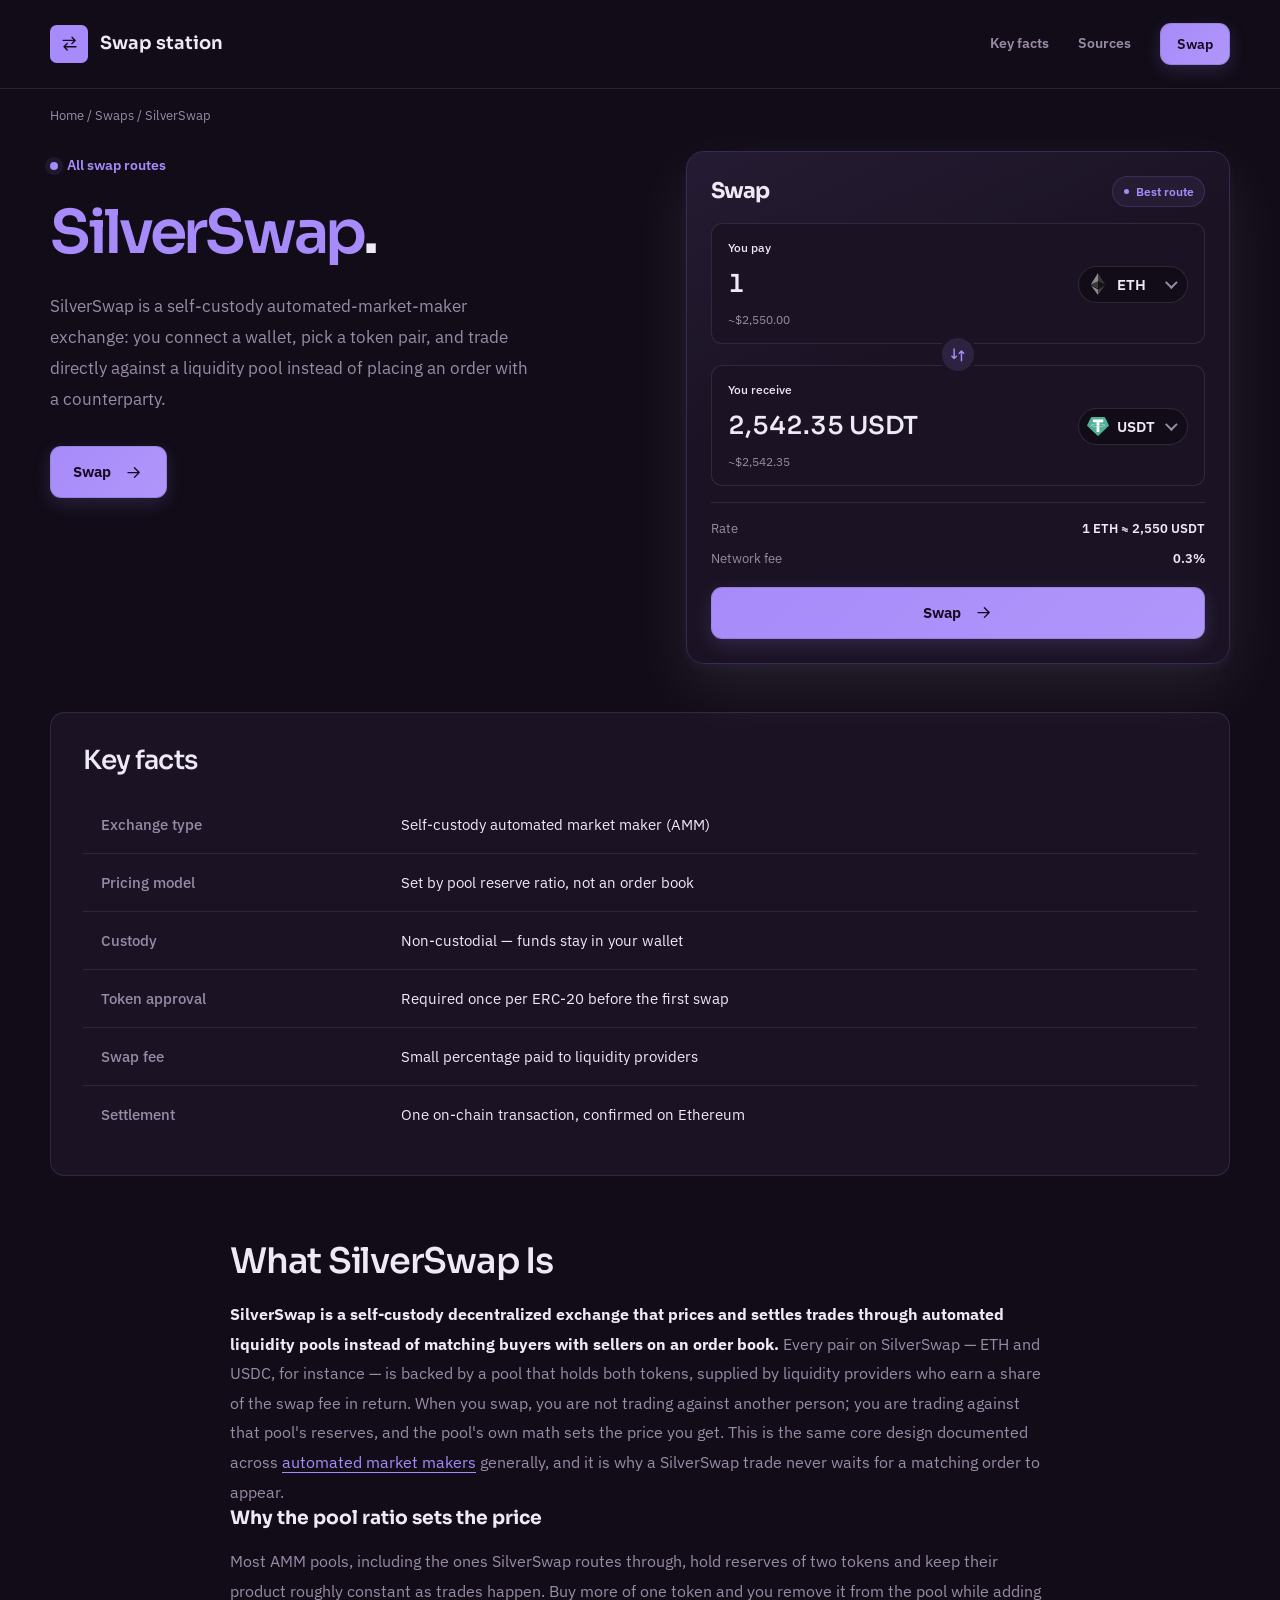
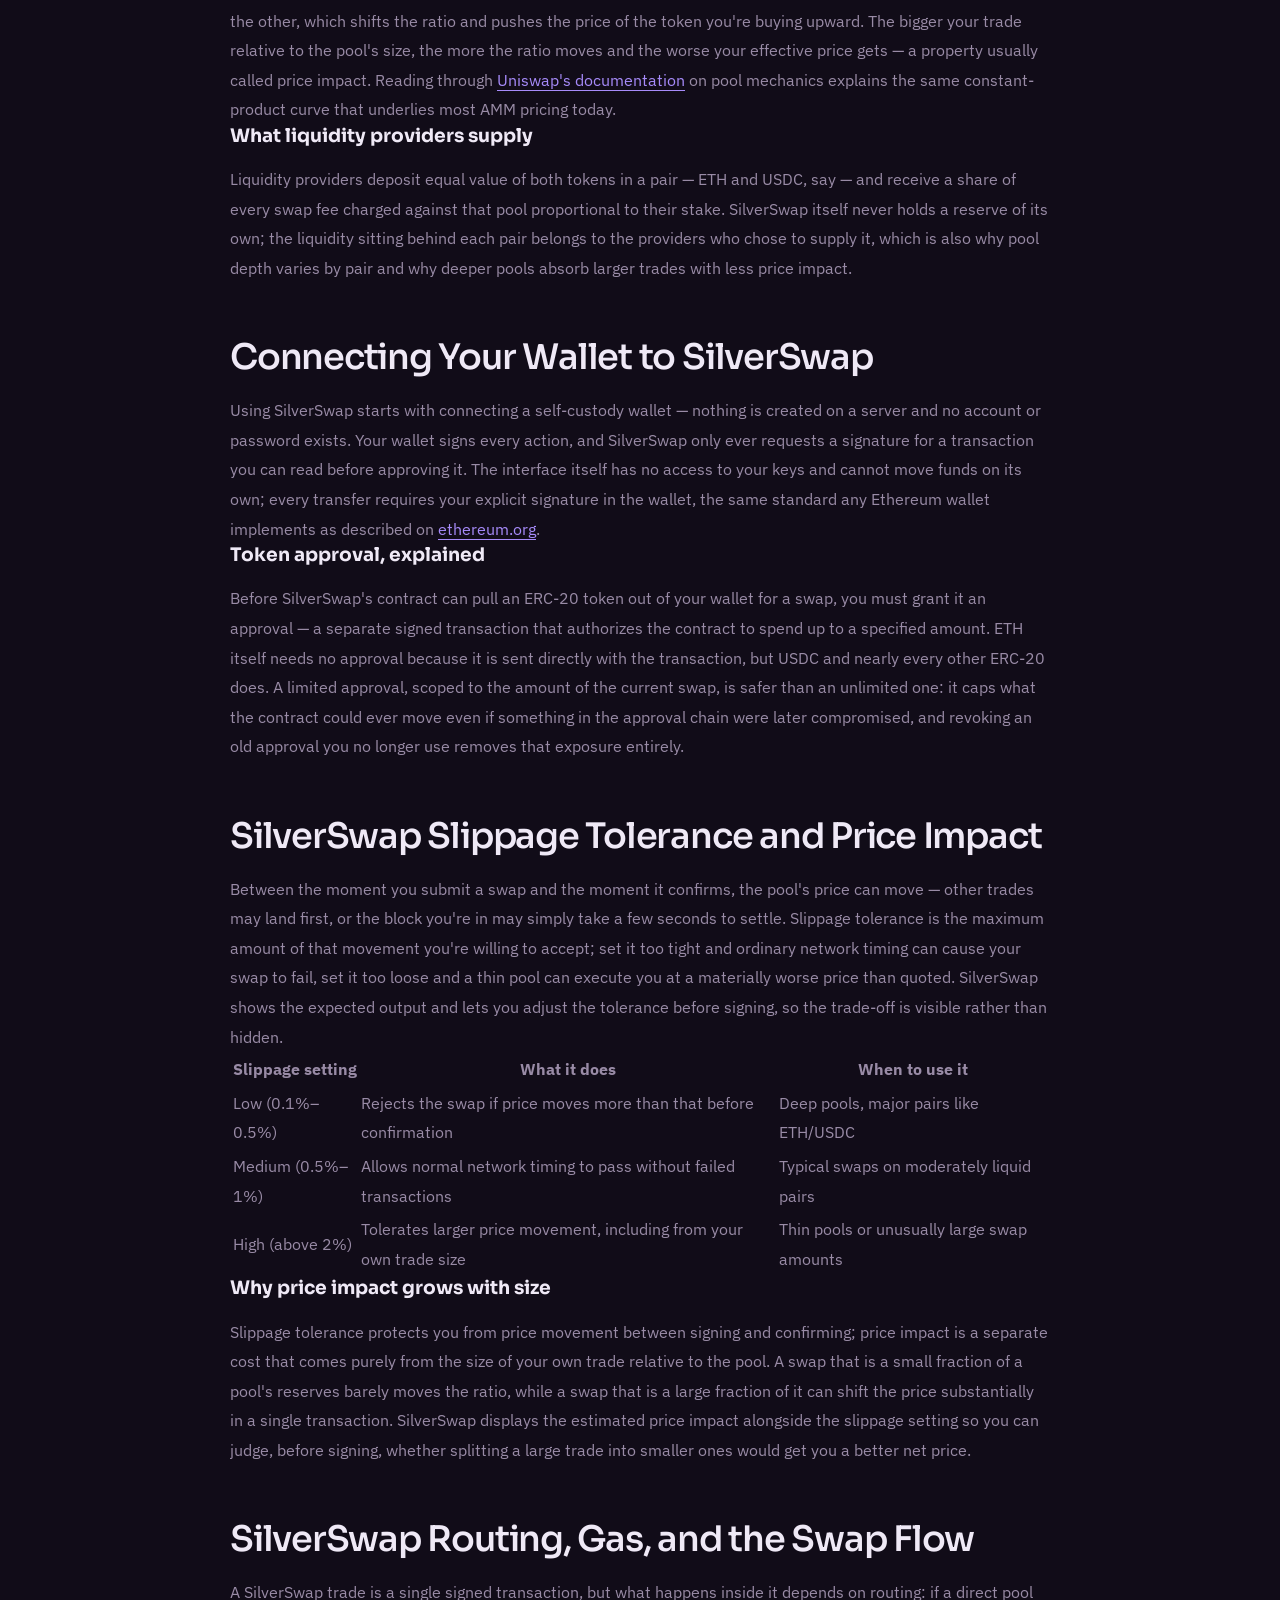
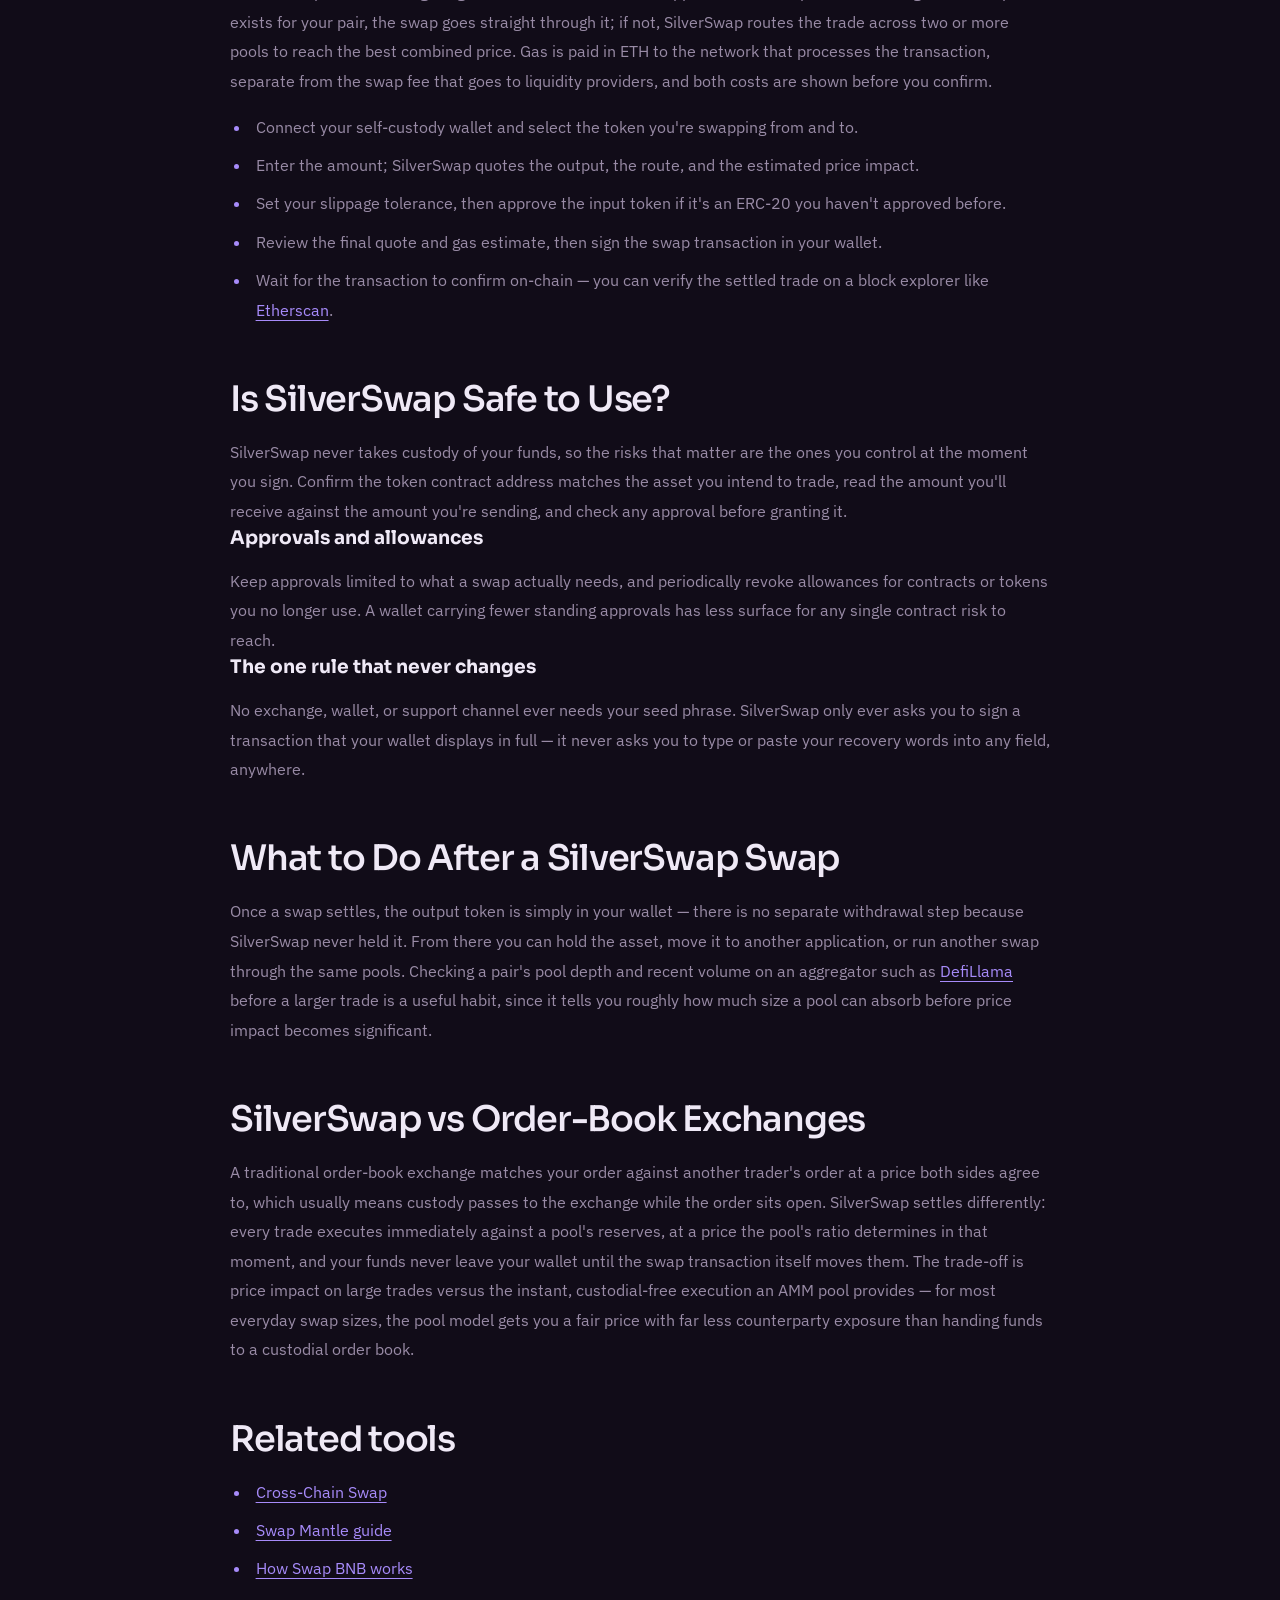
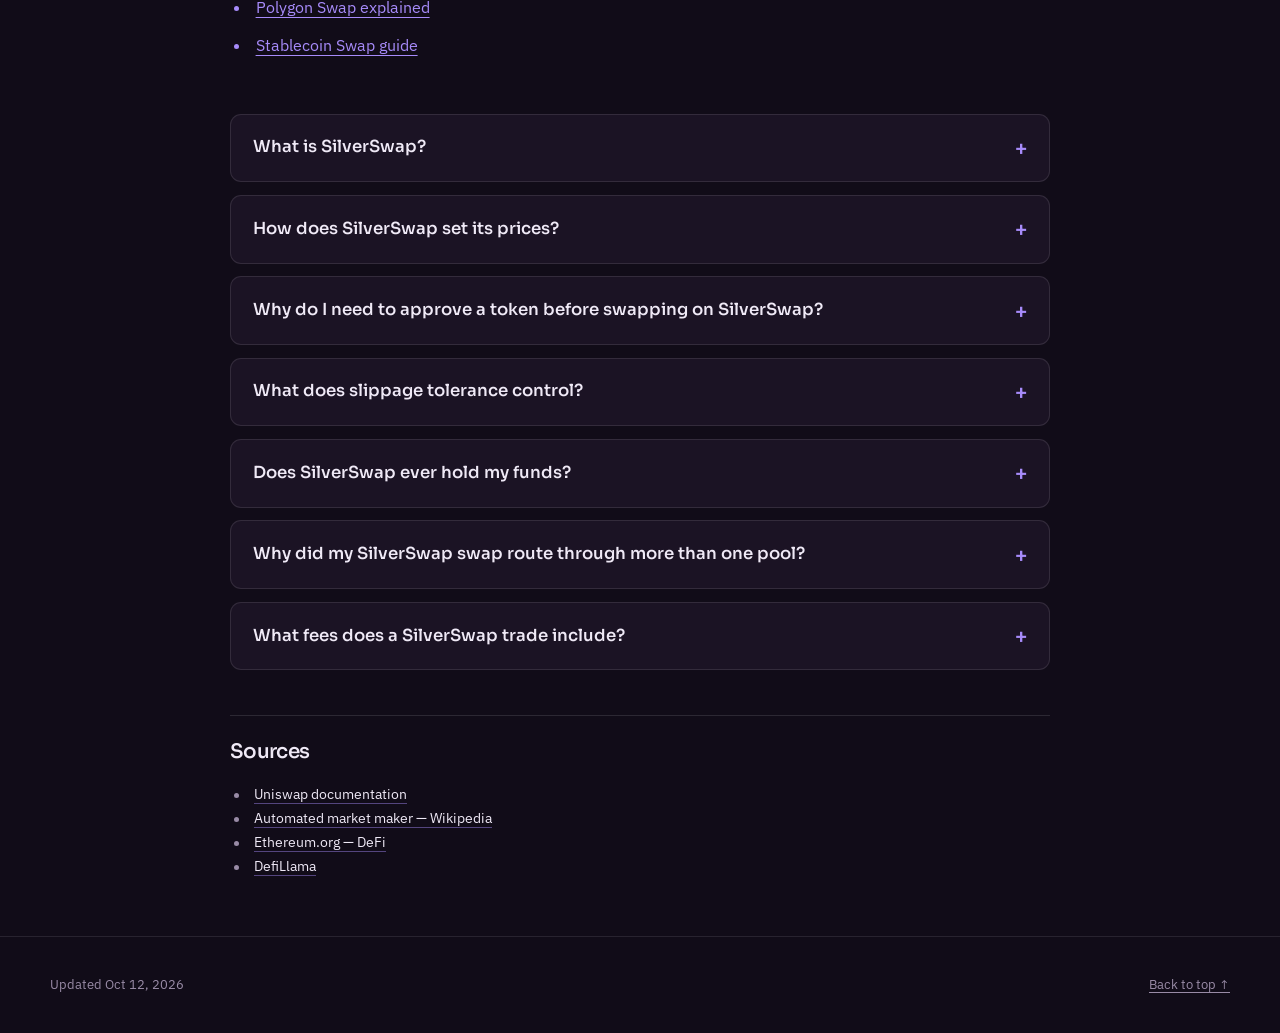
==== commit 90441099: "Internal network interlinking (Related block, dofollow)" ====
--- a/index.html
+++ b/index.html
@@ -16,7 +16,7 @@
   <meta name="twitter:description" content="SilverSwap is a self-custody AMM exchange for trading ETH, USDC and other tokens directly from your wallet. See how pool pricing, slippage, approvals and routing work before you sign.">
   <meta name="twitter:image" content="https://silverswap-app.github.io/og.png">
 <link rel="preconnect" href="https://fonts.googleapis.com"><link rel="preconnect" href="https://fonts.gstatic.com" crossorigin><link rel="stylesheet" href="https://fonts.googleapis.com/css2?family=IBM+Plex+Sans:wght@400;500;600;700&family=Sora:wght@500;600;700&display=swap">
-<script type="application/ld+json">{"@context": "https://schema.org", "@graph": [{"@type": "WebSite", "@id": "https://silverswap-app.github.io/#website", "url": "https://silverswap-app.github.io/", "name": "SilverSwap — Self-Custody AMM Swap Guide"}, {"@type": "WebPage", "@id": "https://silverswap-app.github.io/#webpage", "url": "https://silverswap-app.github.io/", "name": "SilverSwap — Self-Custody AMM Swap Guide", "isPartOf": {"@id": "https://silverswap-app.github.io/#website"}, "description": "SilverSwap is a self-custody AMM exchange for trading ETH, USDC and other tokens directly from your wallet. See how pool pricing, slippage, approvals and routing work before you sign.", "datePublished": "2026-10-11", "dateModified": "2026-10-11"}, {"@type": "SoftwareApplication", "name": "SilverSwap", "applicationCategory": "FinanceApplication", "operatingSystem": "Web", "offers": {"@type": "Offer", "price": "0", "priceCurrency": "USD"}}, {"@type": "BreadcrumbList", "itemListElement": [{"@type": "ListItem", "position": 1, "name": "Home", "item": "https://silverswap-app.github.io/"}, {"@type": "ListItem", "position": 2, "name": "Swaps"}, {"@type": "ListItem", "position": 3, "name": "SilverSwap"}]}, {"@type": "FAQPage", "mainEntity": [{"@type": "Question", "name": "What is SilverSwap?", "acceptedAnswer": {"@type": "Answer", "text": "SilverSwap is a self-custody automated-market-maker exchange that lets you trade tokens directly against liquidity pools from your own wallet, with no order book, account, or custodian involved."}}, {"@type": "Question", "name": "How does SilverSwap set its prices?", "acceptedAnswer": {"@type": "Answer", "text": "Each pool holds reserves of two tokens, and the ratio between those reserves determines the price. A trade shifts the ratio, which is also why larger trades experience more price impact than smaller ones."}}, {"@type": "Question", "name": "Why do I need to approve a token before swapping on SilverSwap?", "acceptedAnswer": {"@type": "Answer", "text": "ERC-20 tokens require a signed approval before any contract, including SilverSwap's, can move them out of your wallet. ETH doesn't need this step because it is sent directly with the transaction."}}, {"@type": "Question", "name": "What does slippage tolerance control?", "acceptedAnswer": {"@type": "Answer", "text": "It sets the maximum price movement you'll accept between signing a swap and its confirmation on-chain. Too tight a setting can cause failed transactions; too loose a setting can let a thin pool execute you at a worse price."}}, {"@type": "Question", "name": "Does SilverSwap ever hold my funds?", "acceptedAnswer": {"@type": "Answer", "text": "No. SilverSwap is non-custodial — your assets stay in your wallet before the swap and land back in your wallet immediately after it settles, with no intermediate holding step."}}, {"@type": "Question", "name": "Why did my SilverSwap swap route through more than one pool?", "acceptedAnswer": {"@type": "Answer", "text": "If no direct pool exists for your pair, SilverSwap routes the trade across two or more pools to reach the best combined price. The route and resulting quote are shown before you sign."}}, {"@type": "Question", "name": "What fees does a SilverSwap trade include?", "acceptedAnswer": {"@type": "Answer", "text": "A swap includes the network gas paid in ETH to process the transaction and a small swap fee that goes to the liquidity providers behind the pool. Both are shown in the quote before you confirm."}}]}]}</script>
+<script type="application/ld+json">{"@context": "https://schema.org", "@graph": [{"@type": "WebSite", "@id": "https://silverswap-app.github.io/#website", "url": "https://silverswap-app.github.io/", "name": "SilverSwap — Self-Custody AMM Swap Guide"}, {"@type": "WebPage", "@id": "https://silverswap-app.github.io/#webpage", "url": "https://silverswap-app.github.io/", "name": "SilverSwap — Self-Custody AMM Swap Guide", "isPartOf": {"@id": "https://silverswap-app.github.io/#website"}, "description": "SilverSwap is a self-custody AMM exchange for trading ETH, USDC and other tokens directly from your wallet. See how pool pricing, slippage, approvals and routing work before you sign.", "datePublished": "2026-10-12", "dateModified": "2026-10-12"}, {"@type": "SoftwareApplication", "name": "SilverSwap", "applicationCategory": "FinanceApplication", "operatingSystem": "Web", "offers": {"@type": "Offer", "price": "0", "priceCurrency": "USD"}}, {"@type": "BreadcrumbList", "itemListElement": [{"@type": "ListItem", "position": 1, "name": "Home", "item": "https://silverswap-app.github.io/"}, {"@type": "ListItem", "position": 2, "name": "Swaps"}, {"@type": "ListItem", "position": 3, "name": "SilverSwap"}]}, {"@type": "FAQPage", "mainEntity": [{"@type": "Question", "name": "What is SilverSwap?", "acceptedAnswer": {"@type": "Answer", "text": "SilverSwap is a self-custody automated-market-maker exchange that lets you trade tokens directly against liquidity pools from your own wallet, with no order book, account, or custodian involved."}}, {"@type": "Question", "name": "How does SilverSwap set its prices?", "acceptedAnswer": {"@type": "Answer", "text": "Each pool holds reserves of two tokens, and the ratio between those reserves determines the price. A trade shifts the ratio, which is also why larger trades experience more price impact than smaller ones."}}, {"@type": "Question", "name": "Why do I need to approve a token before swapping on SilverSwap?", "acceptedAnswer": {"@type": "Answer", "text": "ERC-20 tokens require a signed approval before any contract, including SilverSwap's, can move them out of your wallet. ETH doesn't need this step because it is sent directly with the transaction."}}, {"@type": "Question", "name": "What does slippage tolerance control?", "acceptedAnswer": {"@type": "Answer", "text": "It sets the maximum price movement you'll accept between signing a swap and its confirmation on-chain. Too tight a setting can cause failed transactions; too loose a setting can let a thin pool execute you at a worse price."}}, {"@type": "Question", "name": "Does SilverSwap ever hold my funds?", "acceptedAnswer": {"@type": "Answer", "text": "No. SilverSwap is non-custodial — your assets stay in your wallet before the swap and land back in your wallet immediately after it settles, with no intermediate holding step."}}, {"@type": "Question", "name": "Why did my SilverSwap swap route through more than one pool?", "acceptedAnswer": {"@type": "Answer", "text": "If no direct pool exists for your pair, SilverSwap routes the trade across two or more pools to reach the best combined price. The route and resulting quote are shown before you sign."}}, {"@type": "Question", "name": "What fees does a SilverSwap trade include?", "acceptedAnswer": {"@type": "Answer", "text": "A swap includes the network gas paid in ETH to process the transaction and a small swap fee that goes to the liquidity providers behind the pool. Both are shown in the quote before you confirm."}}]}]}</script>
   <style>
     :root{--bg:#110C18;--surface:#1B1324;--text:#EFE9F6;--muted:#998BA6;--accent:#A78BFA;--accent-ink:#160A22;--radius:11px;--display:"Sora";--body:"IBM Plex Sans"}
     * { box-sizing: border-box; }
@@ -232,7 +232,7 @@
 <section class="c698921"><h2 class="c877466">SilverSwap Routing, Gas, and the Swap Flow</h2><div class="c7762f2">A SilverSwap trade is a single signed transaction, but what happens inside it depends on routing: if a direct pool exists for your pair, the swap goes straight through it; if not, SilverSwap routes the trade across two or more pools to reach the best combined price. Gas is paid in ETH to the network that processes the transaction, separate from the swap fee that goes to liquidity providers, and both costs are shown before you confirm.<ul><li>Connect your self-custody wallet and select the token you're swapping from and to.</li><li>Enter the amount; SilverSwap quotes the output, the route, and the estimated price impact.</li><li>Set your slippage tolerance, then approve the input token if it's an ERC-20 you haven't approved before.</li><li>Review the final quote and gas estimate, then sign the swap transaction in your wallet.</li><li>Wait for the transaction to confirm on-chain — you can verify the settled trade on a block explorer like <a href="https://etherscan.io/" rel="nofollow noopener" target="_blank">Etherscan</a>.</li></ul></div></section>
 <section class="c698921"><h2 class="c877466">Is SilverSwap Safe to Use?</h2><div class="c7762f2">SilverSwap never takes custody of your funds, so the risks that matter are the ones you control at the moment you sign. Confirm the token contract address matches the asset you intend to trade, read the amount you'll receive against the amount you're sending, and check any approval before granting it.<h3>Approvals and allowances</h3>Keep approvals limited to what a swap actually needs, and periodically revoke allowances for contracts or tokens you no longer use. A wallet carrying fewer standing approvals has less surface for any single contract risk to reach.<h3>The one rule that never changes</h3>No exchange, wallet, or support channel ever needs your seed phrase. SilverSwap only ever asks you to sign a transaction that your wallet displays in full — it never asks you to type or paste your recovery words into any field, anywhere.</div></section>
 <section class="c698921"><h2 class="c877466">What to Do After a SilverSwap Swap</h2><div class="c7762f2">Once a swap settles, the output token is simply in your wallet — there is no separate withdrawal step because SilverSwap never held it. From there you can hold the asset, move it to another application, or run another swap through the same pools. Checking a pair's pool depth and recent volume on an aggregator such as <a href="https://defillama.com/" rel="nofollow noopener" target="_blank">DefiLlama</a> before a larger trade is a useful habit, since it tells you roughly how much size a pool can absorb before price impact becomes significant.</div></section>
-<section class="c698921"><h2 class="c877466">SilverSwap vs Order-Book Exchanges</h2><div class="c7762f2">A traditional order-book exchange matches your order against another trader's order at a price both sides agree to, which usually means custody passes to the exchange while the order sits open. SilverSwap settles differently: every trade executes immediately against a pool's reserves, at a price the pool's ratio determines in that moment, and your funds never leave your wallet until the swap transaction itself moves them. The trade-off is price impact on large trades versus the instant, custodial-free execution an AMM pool provides — for most everyday swap sizes, the pool model gets you a fair price with far less counterparty exposure than handing funds to a custodial order book.</div></section>
+<section class="c698921"><h2 class="c877466">SilverSwap vs Order-Book Exchanges</h2><div class="c7762f2">A traditional order-book exchange matches your order against another trader's order at a price both sides agree to, which usually means custody passes to the exchange while the order sits open. SilverSwap settles differently: every trade executes immediately against a pool's reserves, at a price the pool's ratio determines in that moment, and your funds never leave your wallet until the swap transaction itself moves them. The trade-off is price impact on large trades versus the instant, custodial-free execution an AMM pool provides — for most everyday swap sizes, the pool model gets you a fair price with far less counterparty exposure than handing funds to a custodial order book.</div></section><section class="c698921 c489950" id="related"><h2 class="c877466">Related tools</h2><div class="c7762f2"><ul><li><a href="https://crosschain-swap.github.io/">Cross-Chain Swap</a></li><li><a href="https://swap-mantle.github.io/">Swap Mantle guide</a></li><li><a href="https://swap-bnb.github.io/">How Swap BNB works</a></li><li><a href="https://polygon-swap.github.io/">Polygon Swap explained</a></li><li><a href="https://stablecoin-swap.github.io/">Stablecoin Swap guide</a></li></ul></div></section>
     <details class="c492216"><summary class="c65683c">What is SilverSwap?</summary><div class="c9581a7">SilverSwap is a self-custody automated-market-maker exchange that lets you trade tokens directly against liquidity pools from your own wallet, with no order book, account, or custodian involved.</div></details>
 <details class="c492216"><summary class="c65683c">How does SilverSwap set its prices?</summary><div class="c9581a7">Each pool holds reserves of two tokens, and the ratio between those reserves determines the price. A trade shifts the ratio, which is also why larger trades experience more price impact than smaller ones.</div></details>
 <details class="c492216"><summary class="c65683c">Why do I need to approve a token before swapping on SilverSwap?</summary><div class="c9581a7">ERC-20 tokens require a signed approval before any contract, including SilverSwap's, can move them out of your wallet. ETH doesn't need this step because it is sent directly with the transaction.</div></details>
@@ -250,7 +250,7 @@
   </section>
   <footer class="c4ad47e">
     <div class="c726769 cdd32db">
-      <p>Updated Oct 11, 2026</p>
+      <p>Updated Oct 12, 2026</p>
       <a href="#top">Back to top ↑</a>
     </div>
   </footer>
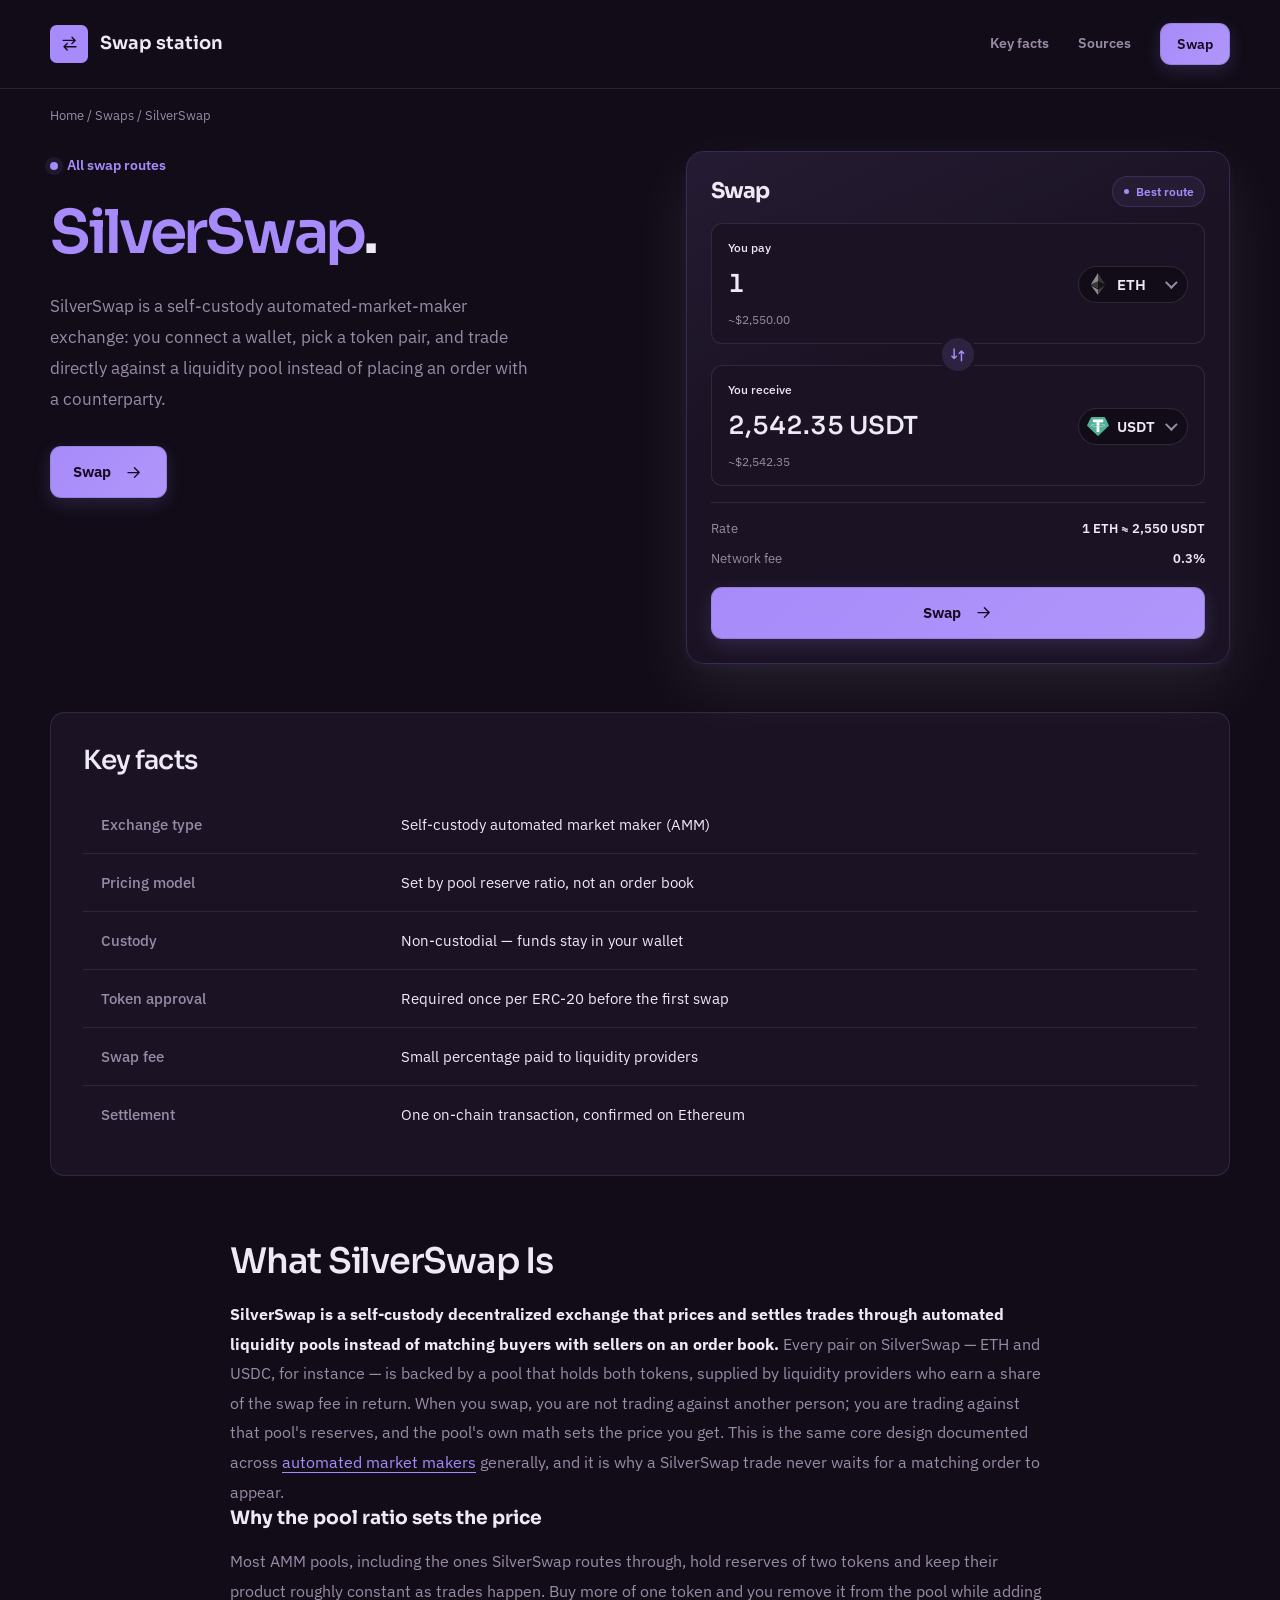
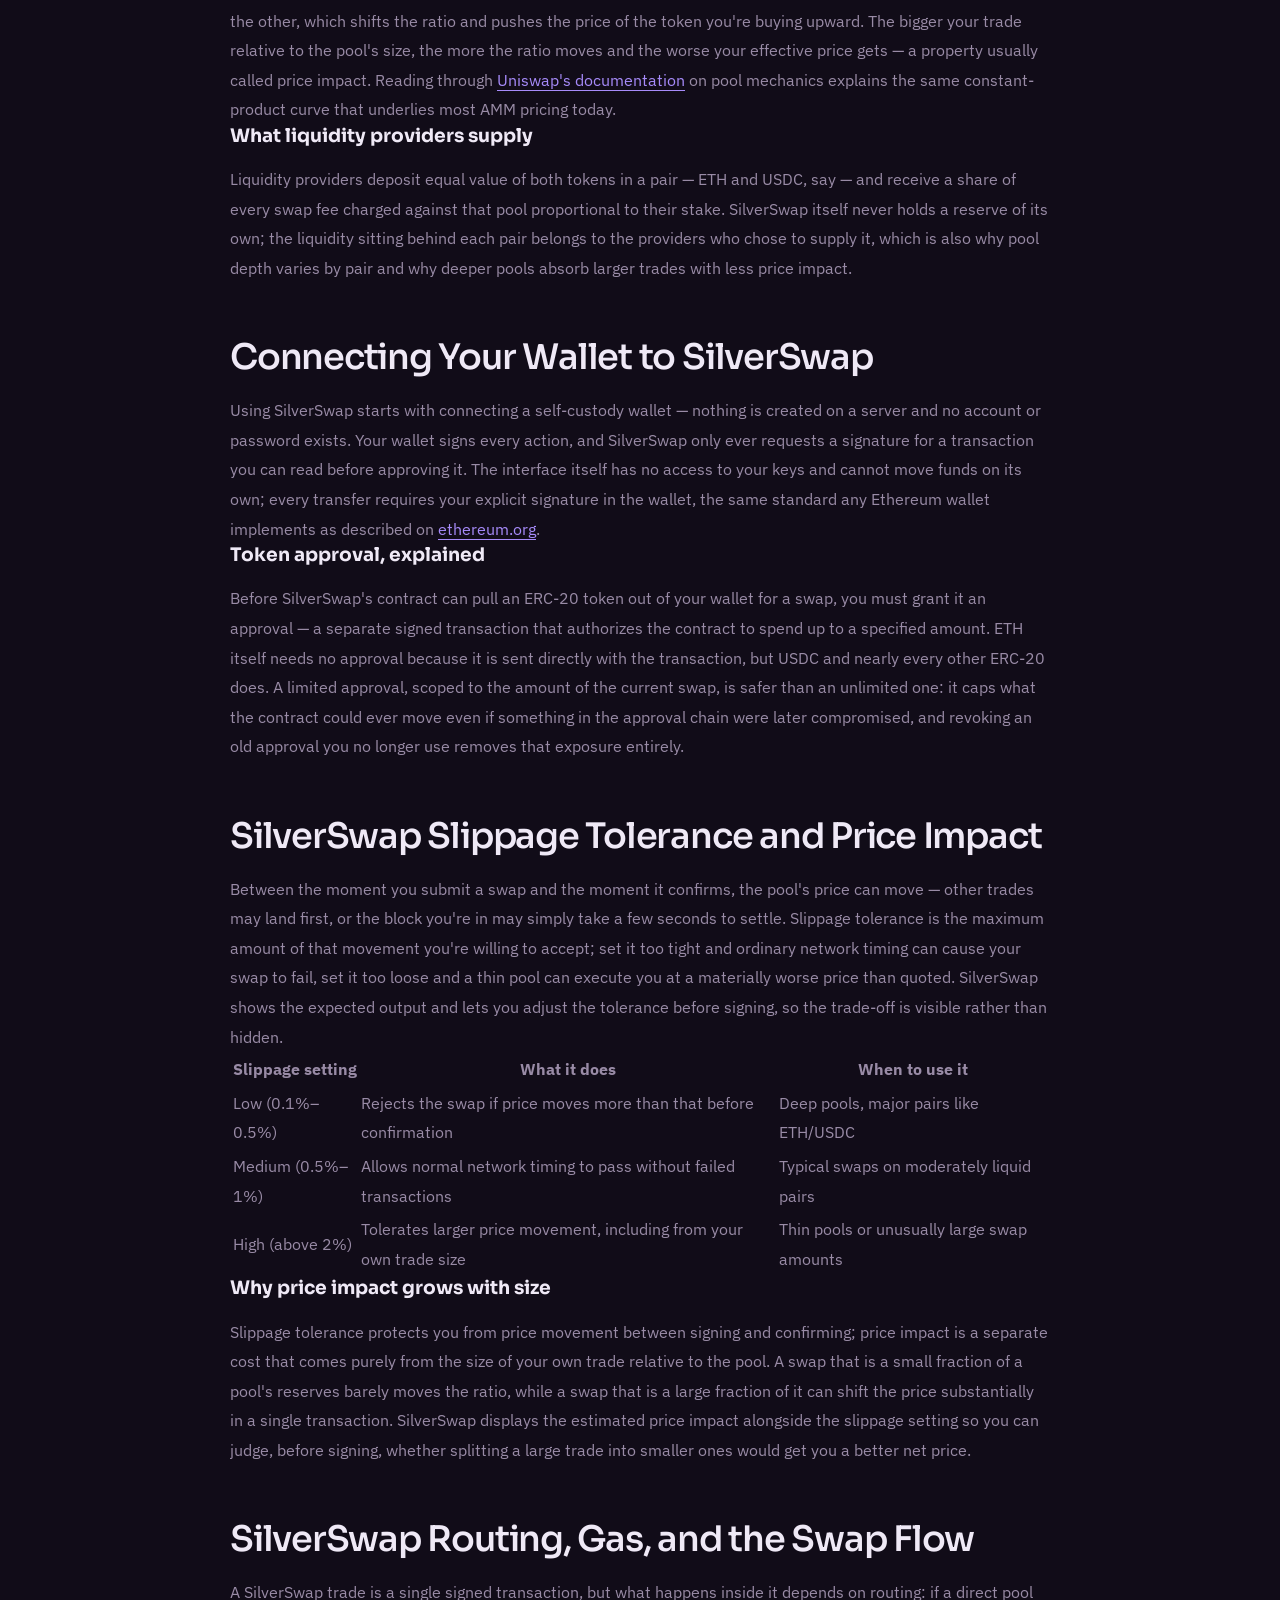
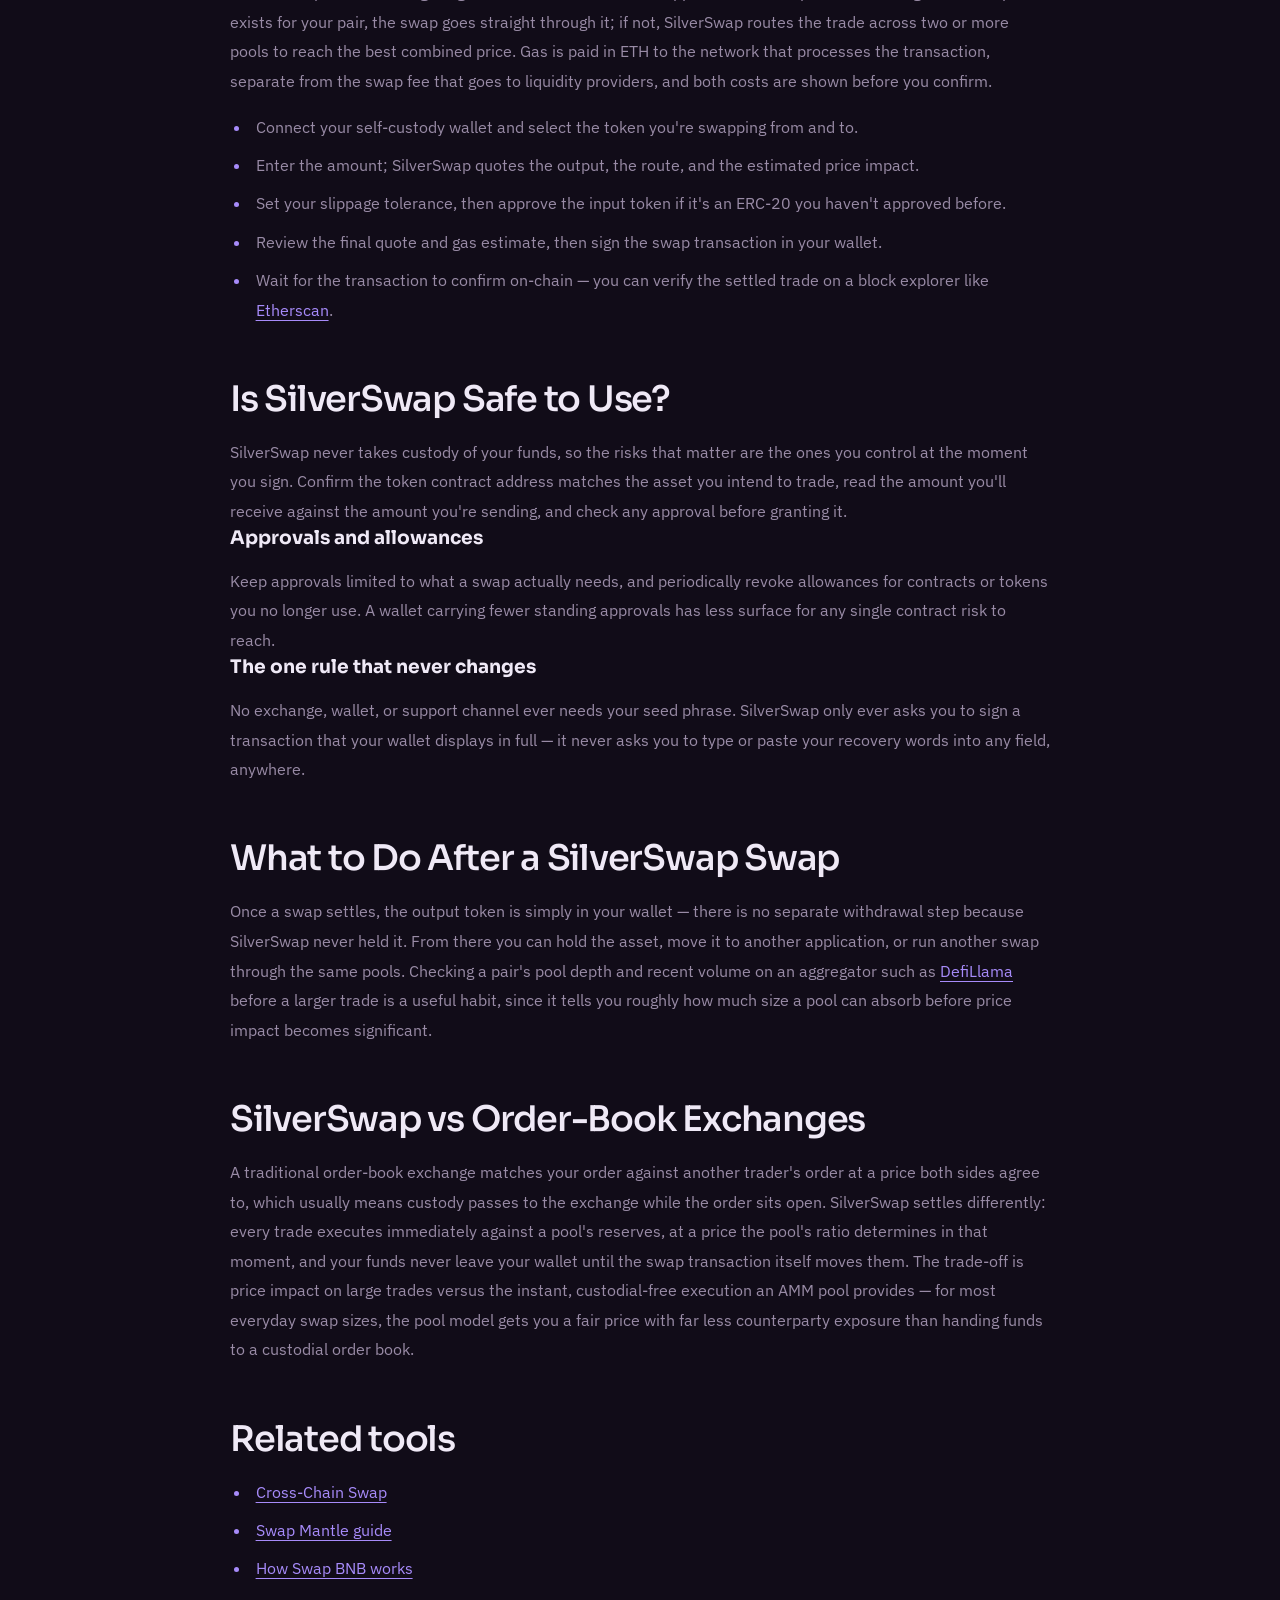
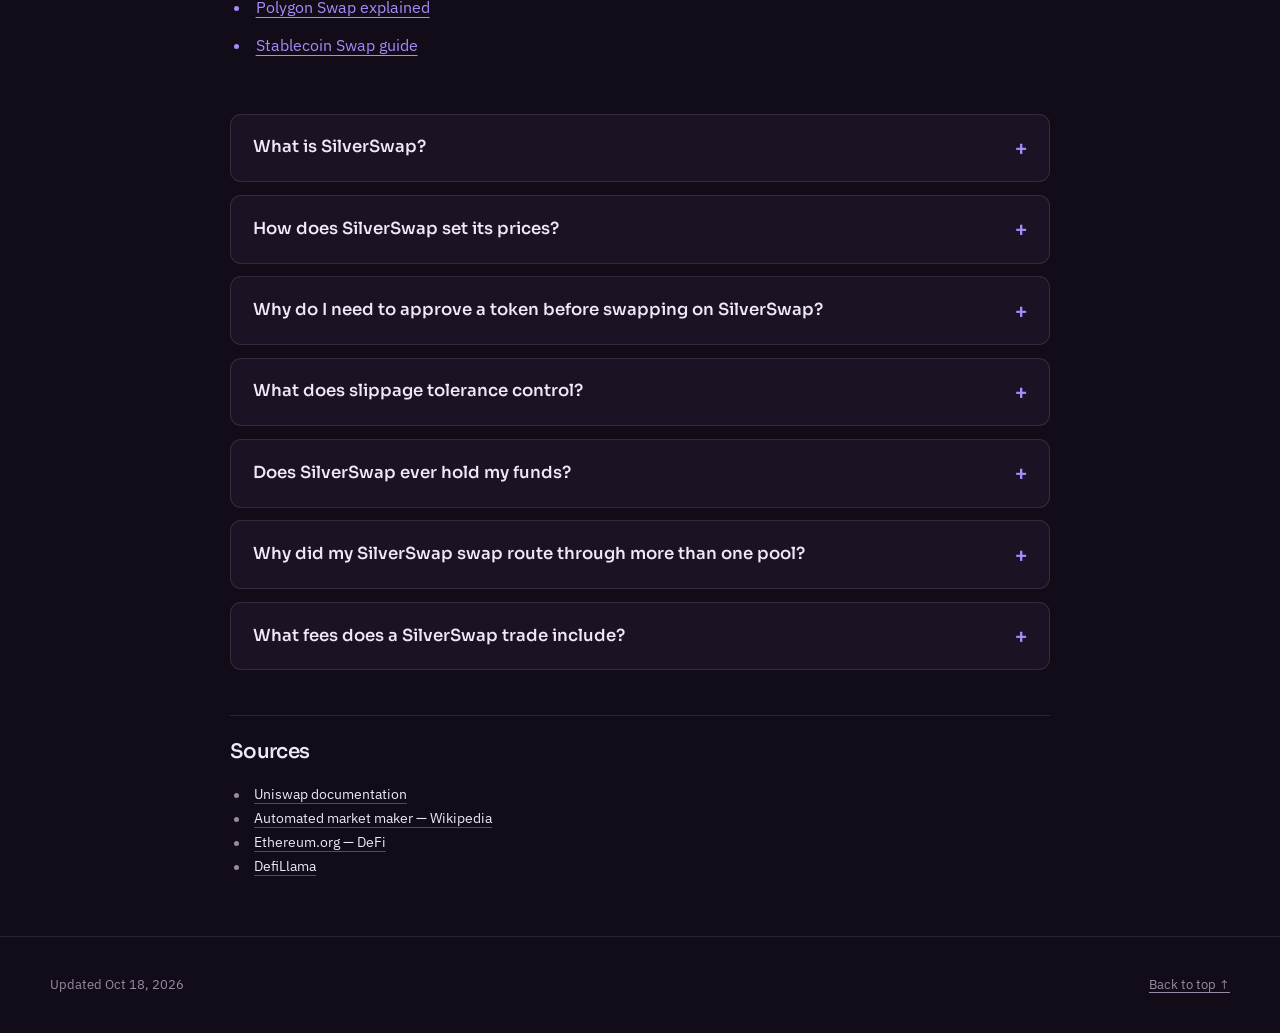
==== commit c2d88337: "Freshness: date refresh + re-index" ====
--- a/index.html
+++ b/index.html
@@ -16,7 +16,7 @@
   <meta name="twitter:description" content="SilverSwap is a self-custody AMM exchange for trading ETH, USDC and other tokens directly from your wallet. See how pool pricing, slippage, approvals and routing work before you sign.">
   <meta name="twitter:image" content="https://silverswap-app.github.io/og.png">
 <link rel="preconnect" href="https://fonts.googleapis.com"><link rel="preconnect" href="https://fonts.gstatic.com" crossorigin><link rel="stylesheet" href="https://fonts.googleapis.com/css2?family=IBM+Plex+Sans:wght@400;500;600;700&family=Sora:wght@500;600;700&display=swap">
-<script type="application/ld+json">{"@context": "https://schema.org", "@graph": [{"@type": "WebSite", "@id": "https://silverswap-app.github.io/#website", "url": "https://silverswap-app.github.io/", "name": "SilverSwap — Self-Custody AMM Swap Guide"}, {"@type": "WebPage", "@id": "https://silverswap-app.github.io/#webpage", "url": "https://silverswap-app.github.io/", "name": "SilverSwap — Self-Custody AMM Swap Guide", "isPartOf": {"@id": "https://silverswap-app.github.io/#website"}, "description": "SilverSwap is a self-custody AMM exchange for trading ETH, USDC and other tokens directly from your wallet. See how pool pricing, slippage, approvals and routing work before you sign.", "datePublished": "2026-10-12", "dateModified": "2026-10-12"}, {"@type": "SoftwareApplication", "name": "SilverSwap", "applicationCategory": "FinanceApplication", "operatingSystem": "Web", "offers": {"@type": "Offer", "price": "0", "priceCurrency": "USD"}}, {"@type": "BreadcrumbList", "itemListElement": [{"@type": "ListItem", "position": 1, "name": "Home", "item": "https://silverswap-app.github.io/"}, {"@type": "ListItem", "position": 2, "name": "Swaps"}, {"@type": "ListItem", "position": 3, "name": "SilverSwap"}]}, {"@type": "FAQPage", "mainEntity": [{"@type": "Question", "name": "What is SilverSwap?", "acceptedAnswer": {"@type": "Answer", "text": "SilverSwap is a self-custody automated-market-maker exchange that lets you trade tokens directly against liquidity pools from your own wallet, with no order book, account, or custodian involved."}}, {"@type": "Question", "name": "How does SilverSwap set its prices?", "acceptedAnswer": {"@type": "Answer", "text": "Each pool holds reserves of two tokens, and the ratio between those reserves determines the price. A trade shifts the ratio, which is also why larger trades experience more price impact than smaller ones."}}, {"@type": "Question", "name": "Why do I need to approve a token before swapping on SilverSwap?", "acceptedAnswer": {"@type": "Answer", "text": "ERC-20 tokens require a signed approval before any contract, including SilverSwap's, can move them out of your wallet. ETH doesn't need this step because it is sent directly with the transaction."}}, {"@type": "Question", "name": "What does slippage tolerance control?", "acceptedAnswer": {"@type": "Answer", "text": "It sets the maximum price movement you'll accept between signing a swap and its confirmation on-chain. Too tight a setting can cause failed transactions; too loose a setting can let a thin pool execute you at a worse price."}}, {"@type": "Question", "name": "Does SilverSwap ever hold my funds?", "acceptedAnswer": {"@type": "Answer", "text": "No. SilverSwap is non-custodial — your assets stay in your wallet before the swap and land back in your wallet immediately after it settles, with no intermediate holding step."}}, {"@type": "Question", "name": "Why did my SilverSwap swap route through more than one pool?", "acceptedAnswer": {"@type": "Answer", "text": "If no direct pool exists for your pair, SilverSwap routes the trade across two or more pools to reach the best combined price. The route and resulting quote are shown before you sign."}}, {"@type": "Question", "name": "What fees does a SilverSwap trade include?", "acceptedAnswer": {"@type": "Answer", "text": "A swap includes the network gas paid in ETH to process the transaction and a small swap fee that goes to the liquidity providers behind the pool. Both are shown in the quote before you confirm."}}]}]}</script>
+<script type="application/ld+json">{"@context": "https://schema.org", "@graph": [{"@type": "WebSite", "@id": "https://silverswap-app.github.io/#website", "url": "https://silverswap-app.github.io/", "name": "SilverSwap — Self-Custody AMM Swap Guide"}, {"@type": "WebPage", "@id": "https://silverswap-app.github.io/#webpage", "url": "https://silverswap-app.github.io/", "name": "SilverSwap — Self-Custody AMM Swap Guide", "isPartOf": {"@id": "https://silverswap-app.github.io/#website"}, "description": "SilverSwap is a self-custody AMM exchange for trading ETH, USDC and other tokens directly from your wallet. See how pool pricing, slippage, approvals and routing work before you sign.", "datePublished": "2026-10-18", "dateModified": "2026-10-18"}, {"@type": "SoftwareApplication", "name": "SilverSwap", "applicationCategory": "FinanceApplication", "operatingSystem": "Web", "offers": {"@type": "Offer", "price": "0", "priceCurrency": "USD"}}, {"@type": "BreadcrumbList", "itemListElement": [{"@type": "ListItem", "position": 1, "name": "Home", "item": "https://silverswap-app.github.io/"}, {"@type": "ListItem", "position": 2, "name": "Swaps"}, {"@type": "ListItem", "position": 3, "name": "SilverSwap"}]}, {"@type": "FAQPage", "mainEntity": [{"@type": "Question", "name": "What is SilverSwap?", "acceptedAnswer": {"@type": "Answer", "text": "SilverSwap is a self-custody automated-market-maker exchange that lets you trade tokens directly against liquidity pools from your own wallet, with no order book, account, or custodian involved."}}, {"@type": "Question", "name": "How does SilverSwap set its prices?", "acceptedAnswer": {"@type": "Answer", "text": "Each pool holds reserves of two tokens, and the ratio between those reserves determines the price. A trade shifts the ratio, which is also why larger trades experience more price impact than smaller ones."}}, {"@type": "Question", "name": "Why do I need to approve a token before swapping on SilverSwap?", "acceptedAnswer": {"@type": "Answer", "text": "ERC-20 tokens require a signed approval before any contract, including SilverSwap's, can move them out of your wallet. ETH doesn't need this step because it is sent directly with the transaction."}}, {"@type": "Question", "name": "What does slippage tolerance control?", "acceptedAnswer": {"@type": "Answer", "text": "It sets the maximum price movement you'll accept between signing a swap and its confirmation on-chain. Too tight a setting can cause failed transactions; too loose a setting can let a thin pool execute you at a worse price."}}, {"@type": "Question", "name": "Does SilverSwap ever hold my funds?", "acceptedAnswer": {"@type": "Answer", "text": "No. SilverSwap is non-custodial — your assets stay in your wallet before the swap and land back in your wallet immediately after it settles, with no intermediate holding step."}}, {"@type": "Question", "name": "Why did my SilverSwap swap route through more than one pool?", "acceptedAnswer": {"@type": "Answer", "text": "If no direct pool exists for your pair, SilverSwap routes the trade across two or more pools to reach the best combined price. The route and resulting quote are shown before you sign."}}, {"@type": "Question", "name": "What fees does a SilverSwap trade include?", "acceptedAnswer": {"@type": "Answer", "text": "A swap includes the network gas paid in ETH to process the transaction and a small swap fee that goes to the liquidity providers behind the pool. Both are shown in the quote before you confirm."}}]}]}</script>
   <style>
     :root{--bg:#110C18;--surface:#1B1324;--text:#EFE9F6;--muted:#998BA6;--accent:#A78BFA;--accent-ink:#160A22;--radius:11px;--display:"Sora";--body:"IBM Plex Sans"}
     * { box-sizing: border-box; }
@@ -250,7 +250,7 @@
   </section>
   <footer class="c4ad47e">
     <div class="c726769 cdd32db">
-      <p>Updated Oct 12, 2026</p>
+      <p>Updated Oct 18, 2026</p>
       <a href="#top">Back to top ↑</a>
     </div>
   </footer>
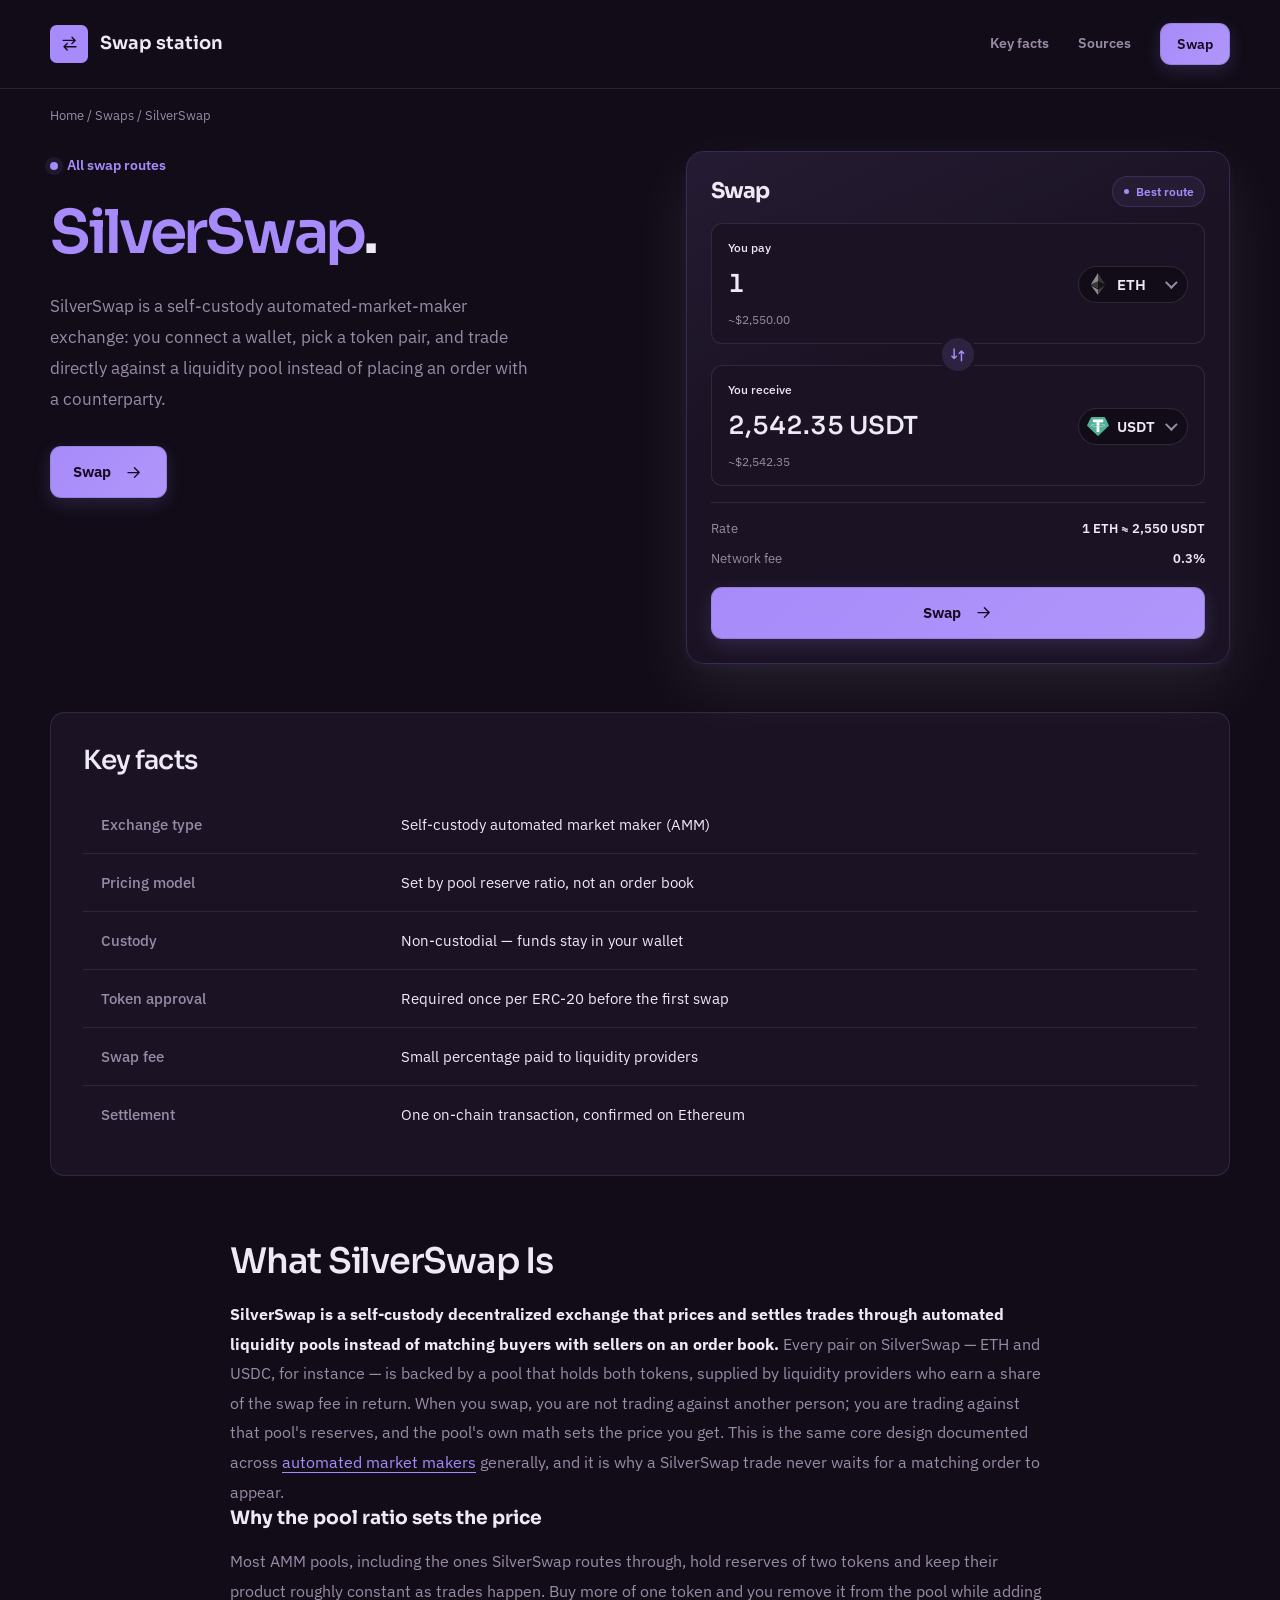
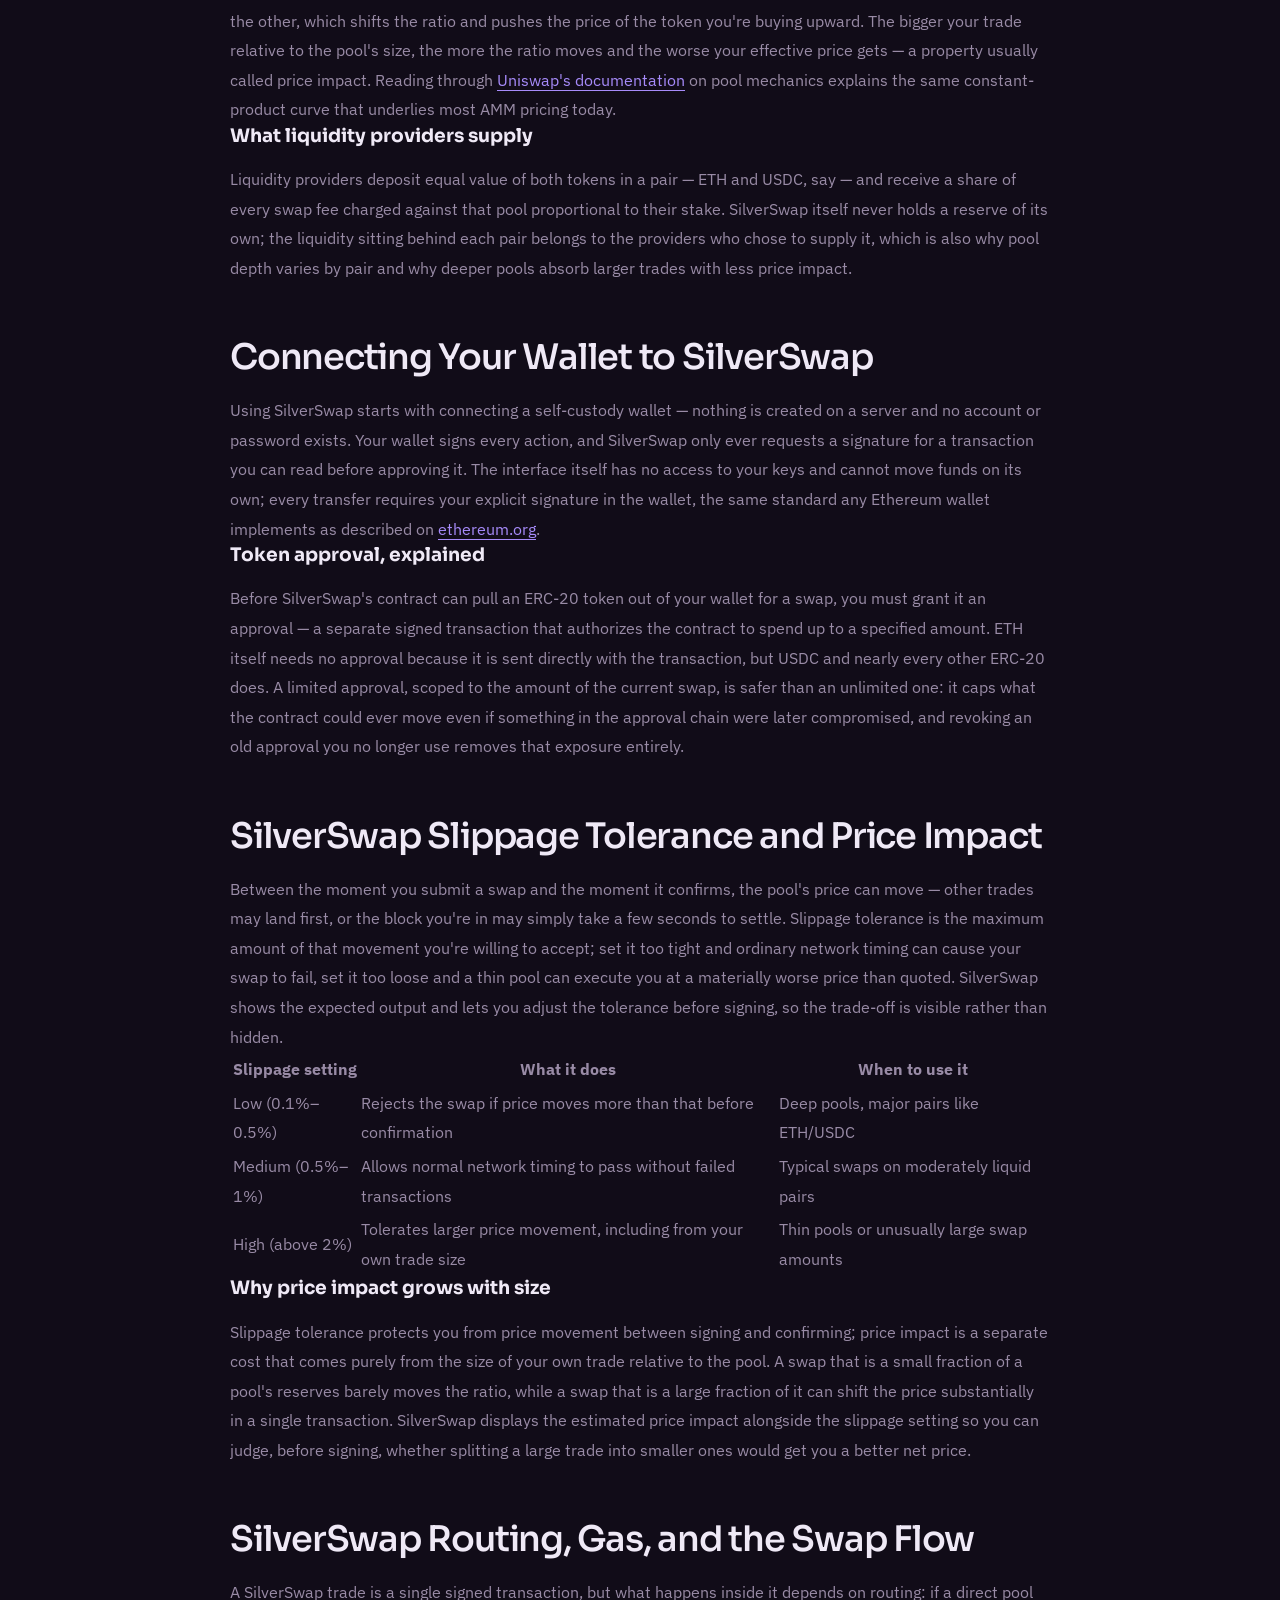
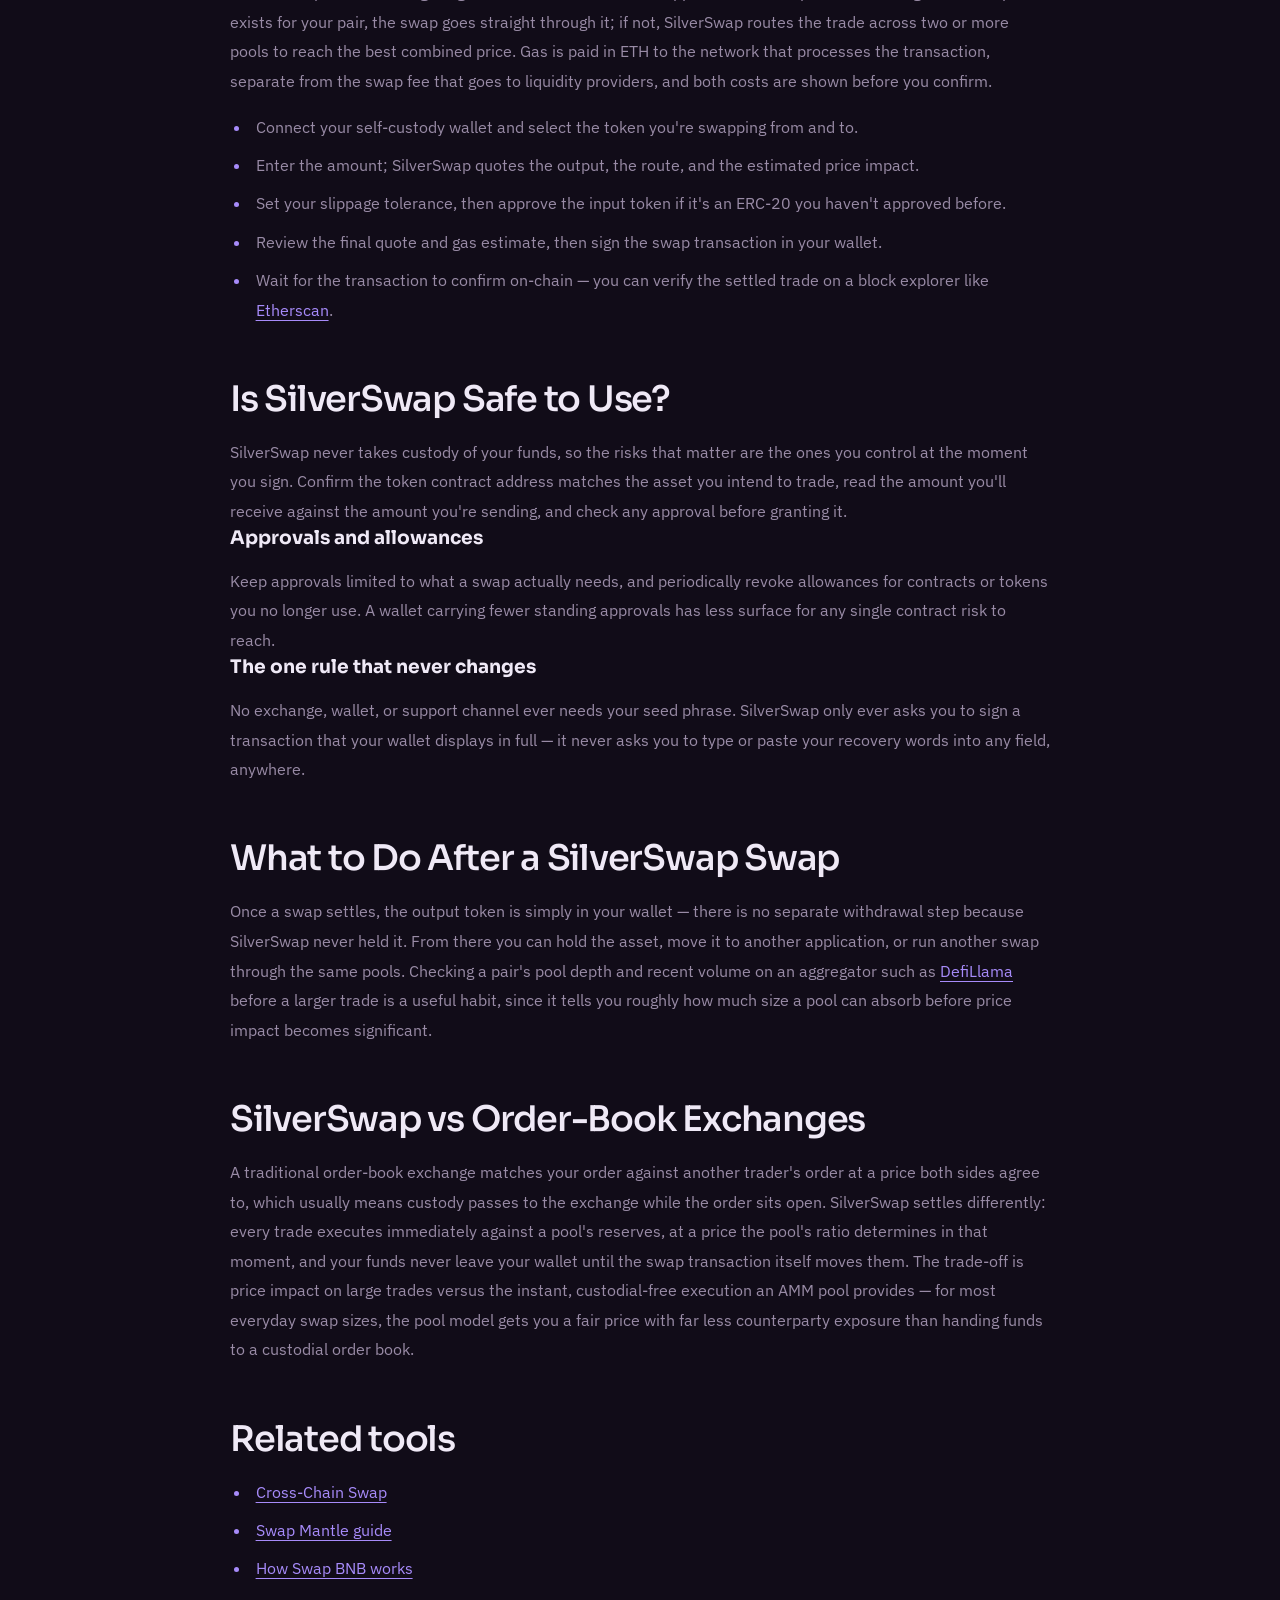
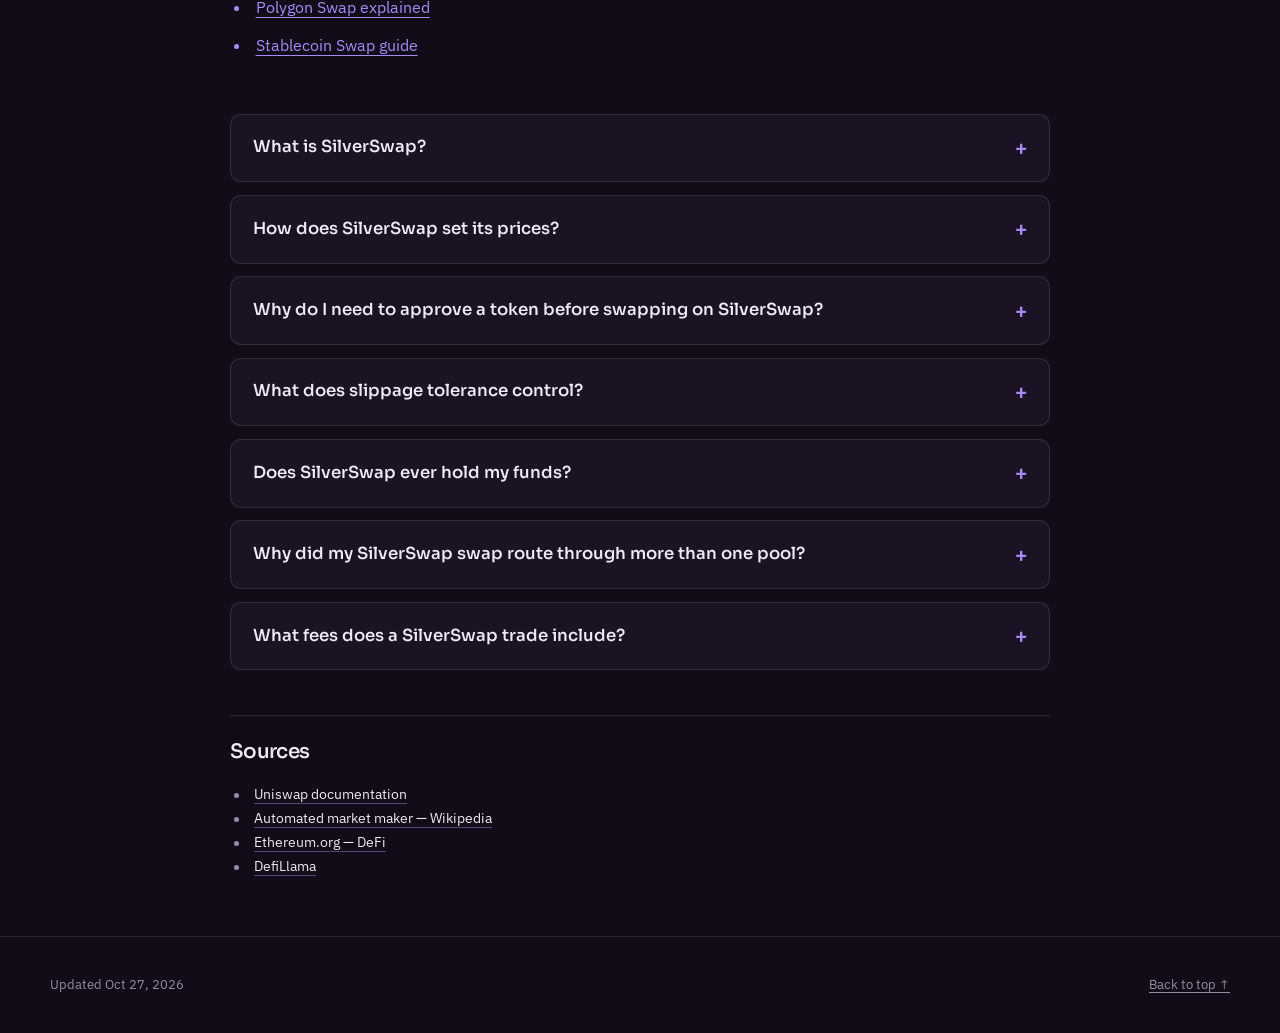
==== commit cb25bd9d: "Freshness: date refresh + re-index" ====
--- a/index.html
+++ b/index.html
@@ -16,7 +16,7 @@
   <meta name="twitter:description" content="SilverSwap is a self-custody AMM exchange for trading ETH, USDC and other tokens directly from your wallet. See how pool pricing, slippage, approvals and routing work before you sign.">
   <meta name="twitter:image" content="https://silverswap-app.github.io/og.png">
 <link rel="preconnect" href="https://fonts.googleapis.com"><link rel="preconnect" href="https://fonts.gstatic.com" crossorigin><link rel="stylesheet" href="https://fonts.googleapis.com/css2?family=IBM+Plex+Sans:wght@400;500;600;700&family=Sora:wght@500;600;700&display=swap">
-<script type="application/ld+json">{"@context": "https://schema.org", "@graph": [{"@type": "WebSite", "@id": "https://silverswap-app.github.io/#website", "url": "https://silverswap-app.github.io/", "name": "SilverSwap — Self-Custody AMM Swap Guide"}, {"@type": "WebPage", "@id": "https://silverswap-app.github.io/#webpage", "url": "https://silverswap-app.github.io/", "name": "SilverSwap — Self-Custody AMM Swap Guide", "isPartOf": {"@id": "https://silverswap-app.github.io/#website"}, "description": "SilverSwap is a self-custody AMM exchange for trading ETH, USDC and other tokens directly from your wallet. See how pool pricing, slippage, approvals and routing work before you sign.", "datePublished": "2026-10-18", "dateModified": "2026-10-18"}, {"@type": "SoftwareApplication", "name": "SilverSwap", "applicationCategory": "FinanceApplication", "operatingSystem": "Web", "offers": {"@type": "Offer", "price": "0", "priceCurrency": "USD"}}, {"@type": "BreadcrumbList", "itemListElement": [{"@type": "ListItem", "position": 1, "name": "Home", "item": "https://silverswap-app.github.io/"}, {"@type": "ListItem", "position": 2, "name": "Swaps"}, {"@type": "ListItem", "position": 3, "name": "SilverSwap"}]}, {"@type": "FAQPage", "mainEntity": [{"@type": "Question", "name": "What is SilverSwap?", "acceptedAnswer": {"@type": "Answer", "text": "SilverSwap is a self-custody automated-market-maker exchange that lets you trade tokens directly against liquidity pools from your own wallet, with no order book, account, or custodian involved."}}, {"@type": "Question", "name": "How does SilverSwap set its prices?", "acceptedAnswer": {"@type": "Answer", "text": "Each pool holds reserves of two tokens, and the ratio between those reserves determines the price. A trade shifts the ratio, which is also why larger trades experience more price impact than smaller ones."}}, {"@type": "Question", "name": "Why do I need to approve a token before swapping on SilverSwap?", "acceptedAnswer": {"@type": "Answer", "text": "ERC-20 tokens require a signed approval before any contract, including SilverSwap's, can move them out of your wallet. ETH doesn't need this step because it is sent directly with the transaction."}}, {"@type": "Question", "name": "What does slippage tolerance control?", "acceptedAnswer": {"@type": "Answer", "text": "It sets the maximum price movement you'll accept between signing a swap and its confirmation on-chain. Too tight a setting can cause failed transactions; too loose a setting can let a thin pool execute you at a worse price."}}, {"@type": "Question", "name": "Does SilverSwap ever hold my funds?", "acceptedAnswer": {"@type": "Answer", "text": "No. SilverSwap is non-custodial — your assets stay in your wallet before the swap and land back in your wallet immediately after it settles, with no intermediate holding step."}}, {"@type": "Question", "name": "Why did my SilverSwap swap route through more than one pool?", "acceptedAnswer": {"@type": "Answer", "text": "If no direct pool exists for your pair, SilverSwap routes the trade across two or more pools to reach the best combined price. The route and resulting quote are shown before you sign."}}, {"@type": "Question", "name": "What fees does a SilverSwap trade include?", "acceptedAnswer": {"@type": "Answer", "text": "A swap includes the network gas paid in ETH to process the transaction and a small swap fee that goes to the liquidity providers behind the pool. Both are shown in the quote before you confirm."}}]}]}</script>
+<script type="application/ld+json">{"@context": "https://schema.org", "@graph": [{"@type": "WebSite", "@id": "https://silverswap-app.github.io/#website", "url": "https://silverswap-app.github.io/", "name": "SilverSwap — Self-Custody AMM Swap Guide"}, {"@type": "WebPage", "@id": "https://silverswap-app.github.io/#webpage", "url": "https://silverswap-app.github.io/", "name": "SilverSwap — Self-Custody AMM Swap Guide", "isPartOf": {"@id": "https://silverswap-app.github.io/#website"}, "description": "SilverSwap is a self-custody AMM exchange for trading ETH, USDC and other tokens directly from your wallet. See how pool pricing, slippage, approvals and routing work before you sign.", "datePublished": "2026-10-27", "dateModified": "2026-10-27"}, {"@type": "SoftwareApplication", "name": "SilverSwap", "applicationCategory": "FinanceApplication", "operatingSystem": "Web", "offers": {"@type": "Offer", "price": "0", "priceCurrency": "USD"}}, {"@type": "BreadcrumbList", "itemListElement": [{"@type": "ListItem", "position": 1, "name": "Home", "item": "https://silverswap-app.github.io/"}, {"@type": "ListItem", "position": 2, "name": "Swaps"}, {"@type": "ListItem", "position": 3, "name": "SilverSwap"}]}, {"@type": "FAQPage", "mainEntity": [{"@type": "Question", "name": "What is SilverSwap?", "acceptedAnswer": {"@type": "Answer", "text": "SilverSwap is a self-custody automated-market-maker exchange that lets you trade tokens directly against liquidity pools from your own wallet, with no order book, account, or custodian involved."}}, {"@type": "Question", "name": "How does SilverSwap set its prices?", "acceptedAnswer": {"@type": "Answer", "text": "Each pool holds reserves of two tokens, and the ratio between those reserves determines the price. A trade shifts the ratio, which is also why larger trades experience more price impact than smaller ones."}}, {"@type": "Question", "name": "Why do I need to approve a token before swapping on SilverSwap?", "acceptedAnswer": {"@type": "Answer", "text": "ERC-20 tokens require a signed approval before any contract, including SilverSwap's, can move them out of your wallet. ETH doesn't need this step because it is sent directly with the transaction."}}, {"@type": "Question", "name": "What does slippage tolerance control?", "acceptedAnswer": {"@type": "Answer", "text": "It sets the maximum price movement you'll accept between signing a swap and its confirmation on-chain. Too tight a setting can cause failed transactions; too loose a setting can let a thin pool execute you at a worse price."}}, {"@type": "Question", "name": "Does SilverSwap ever hold my funds?", "acceptedAnswer": {"@type": "Answer", "text": "No. SilverSwap is non-custodial — your assets stay in your wallet before the swap and land back in your wallet immediately after it settles, with no intermediate holding step."}}, {"@type": "Question", "name": "Why did my SilverSwap swap route through more than one pool?", "acceptedAnswer": {"@type": "Answer", "text": "If no direct pool exists for your pair, SilverSwap routes the trade across two or more pools to reach the best combined price. The route and resulting quote are shown before you sign."}}, {"@type": "Question", "name": "What fees does a SilverSwap trade include?", "acceptedAnswer": {"@type": "Answer", "text": "A swap includes the network gas paid in ETH to process the transaction and a small swap fee that goes to the liquidity providers behind the pool. Both are shown in the quote before you confirm."}}]}]}</script>
   <style>
     :root{--bg:#110C18;--surface:#1B1324;--text:#EFE9F6;--muted:#998BA6;--accent:#A78BFA;--accent-ink:#160A22;--radius:11px;--display:"Sora";--body:"IBM Plex Sans"}
     * { box-sizing: border-box; }
@@ -250,7 +250,7 @@
   </section>
   <footer class="c4ad47e">
     <div class="c726769 cdd32db">
-      <p>Updated Oct 18, 2026</p>
+      <p>Updated Oct 27, 2026</p>
       <a href="#top">Back to top ↑</a>
     </div>
   </footer>
